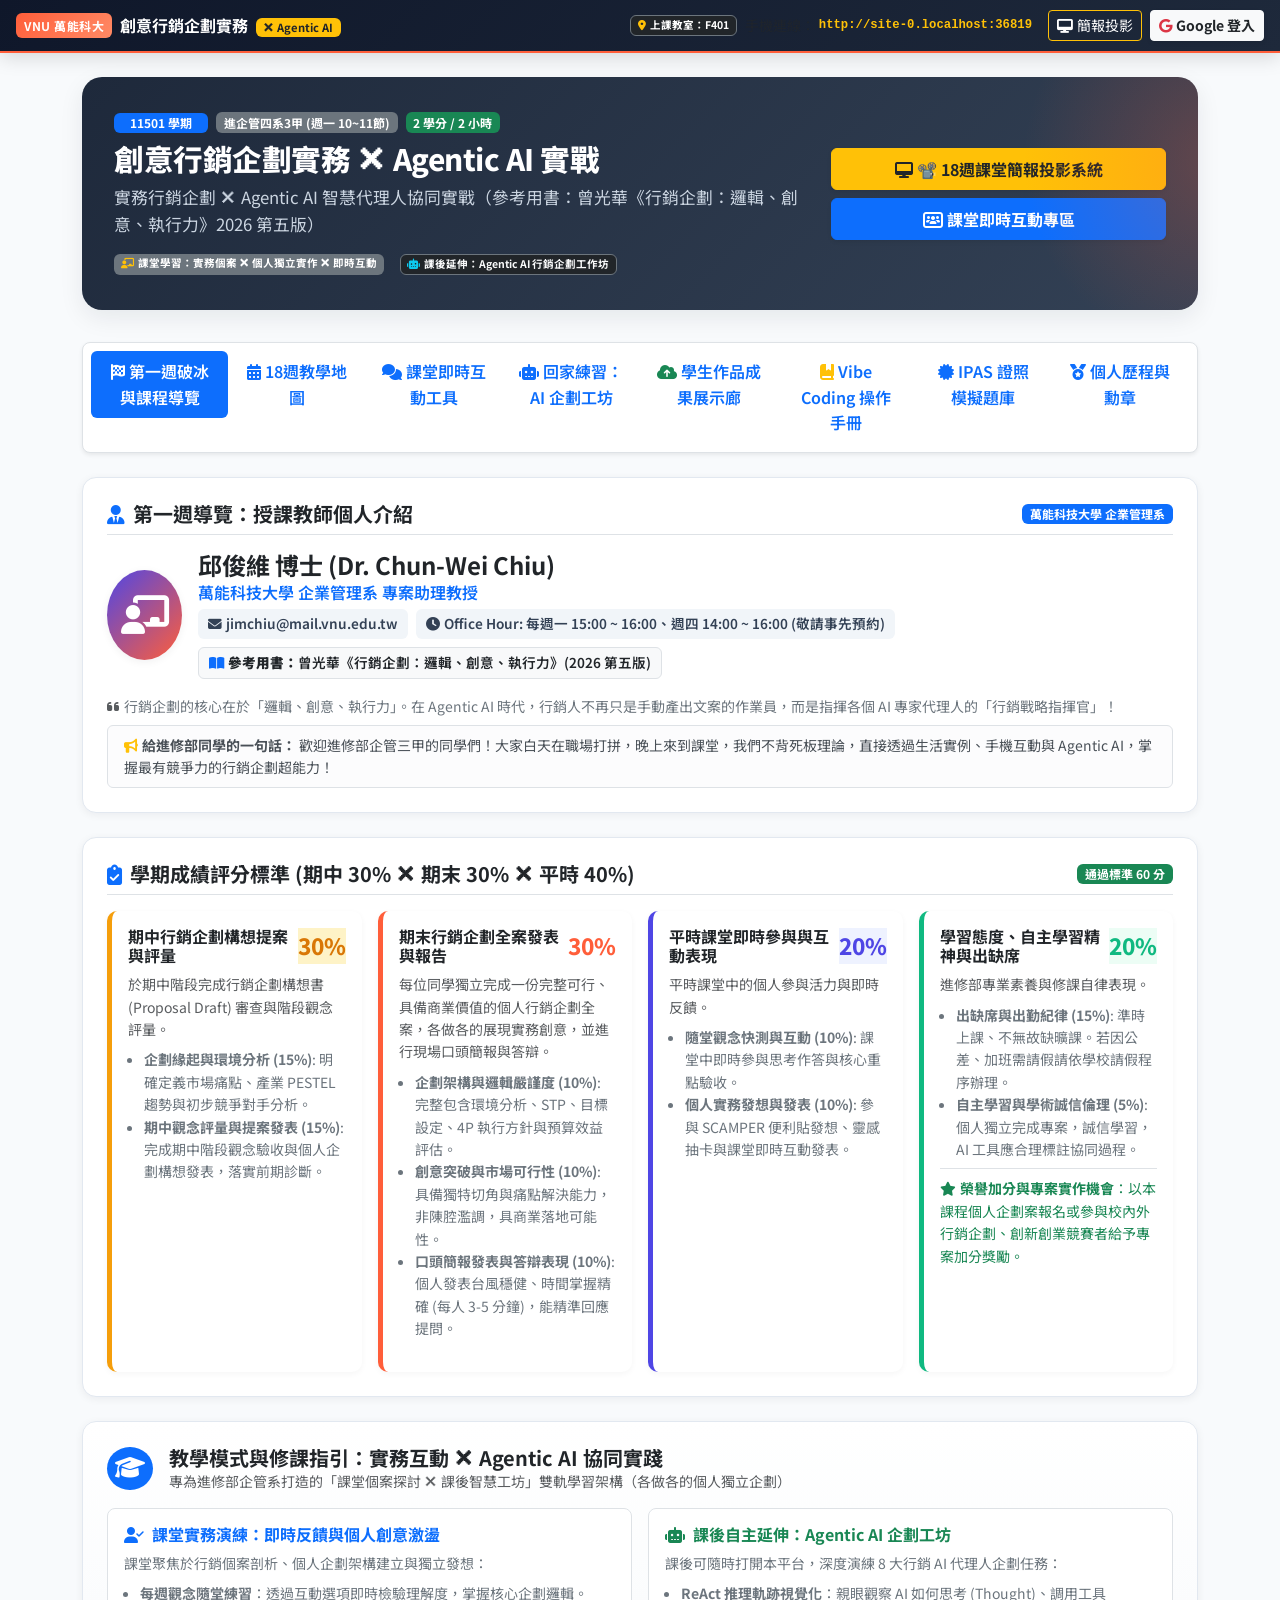
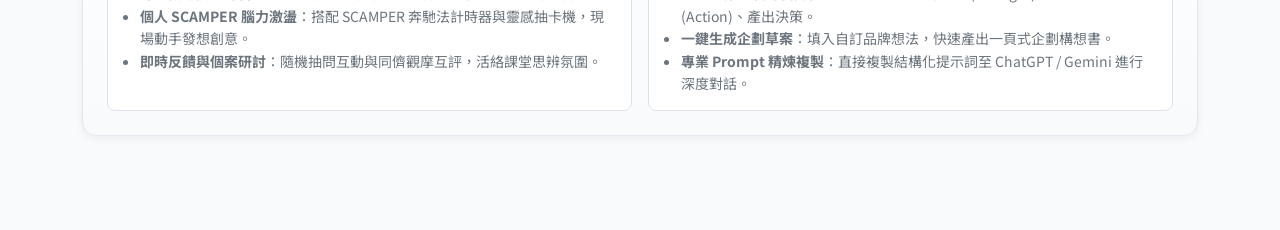
==== index.html @ e9b1905c "fix: 解決 sample_works 中 script 標籤閉合問題，修復教師資訊與課綱卡在載入狀態" ====
<!DOCTYPE html>
<html lang="zh-TW">
<head>
  <meta charset="UTF-8">
  <meta name="viewport" content="width=device-width, initial-scale=1.0">
  <title>萬能科大【創意行銷企劃實務 ✕ Agentic AI】互動教學與自主練習平台</title>
  <!-- Bootstrap 5 CSS -->
  <link href="https://cdn.jsdelivr.net/npm/bootstrap@5.3.2/dist/css/bootstrap.min.css" rel="stylesheet">
  <!-- FontAwesome 6 -->
  <link rel="stylesheet" href="https://cdnjs.cloudflare.com/ajax/libs/font-awesome/6.4.2/css/all.min.css">
  <!-- Google Fonts: Noto Sans TC -->
  <link rel="preconnect" href="https://fonts.googleapis.com">
  <link rel="preconnect" href="https://fonts.gstatic.com" crossorigin>
  <link href="https://fonts.googleapis.com/css2?family=Noto+Sans+TC:wght@400;500;700;800&family=Fira+Code:wght@400;600&display=swap" rel="stylesheet">
  <!-- 自案樣式表 -->
  <style>
/* ==========================================================================
   萬能科技大學 - 創意行銷企劃實務 ✕ Agentic AI 互動教學平台
   授課教師：邱俊維 博士 ｜ 開課班級：進企管四系3甲 (F401 教室)
   ========================================================================== */

:root {
  --primary-color: #FF5E3A;       /* 活力珊瑚橘 */
  --primary-hover: #E04826;
  --secondary-color: #4F46E5;     /* AI 智慧靛藍 */
  --secondary-hover: #4338CA;
  --accent-color: #F59E0B;        /* 靈感琥珀金 */
  --dark-bg: #0F172A;            /* 極客深灰藍 */
  --light-bg: #F8FAFC;           /* 珍珠柔白底 */
  --card-bg: #FFFFFF;
  --text-main: #1E293B;
  --text-muted: #64748B;
  --border-color: #E2E8F0;
  --success-color: #10B981;
  --danger-color: #EF4444;
  --radius-sm: 8px;
  --radius-md: 14px;
  --radius-lg: 20px;
  --shadow-sm: 0 2px 8px rgba(15, 23, 42, 0.06);
  --shadow-md: 0 8px 24px rgba(15, 23, 42, 0.08);
  --shadow-lg: 0 16px 36px rgba(255, 94, 58, 0.12);
}

body {
  font-family: 'Noto Sans TC', -apple-system, BlinkMacSystemFont, "Segoe UI", Roboto, sans-serif;
  background-color: var(--light-bg);
  color: var(--text-main);
  line-height: 1.6;
  padding-bottom: 70px;
}

/* 頂部導航列 */
.navbar-custom {
  background: linear-gradient(135deg, #0F172A 0%, #1E293B 100%);
  border-bottom: 2px solid var(--primary-color);
  box-shadow: 0 4px 20px rgba(0,0,0,0.15);
}

.brand-badge {
  background: linear-gradient(135deg, var(--primary-color), #FF8A65);
  color: white;
  font-size: 0.75rem;
  font-weight: 700;
  padding: 3px 8px;
  border-radius: 6px;
  letter-spacing: 0.5px;
}

.nav-link-custom {
  color: #E2E8F0 !important;
  font-weight: 500;
  padding: 8px 16px !important;
  border-radius: 8px;
  transition: all 0.25s ease;
}

.nav-link-custom:hover, .nav-link-custom.active {
  color: #FFFFFF !important;
  background-color: rgba(255, 94, 58, 0.2);
  border-bottom: 2px solid var(--primary-color);
}

/* 教室投影與手機模式開關 */
.mode-pill {
  border: 1px solid rgba(255,255,255,0.2);
  background: rgba(255,255,255,0.1);
  color: #F8FAFC;
  font-size: 0.85rem;
  border-radius: 20px;
  padding: 4px 12px;
  cursor: pointer;
  transition: all 0.2s;
}

.mode-pill:hover, .mode-pill.active {
  background: var(--primary-color);
  color: white;
  border-color: var(--primary-color);
}

/* 主容器與頁首橫幅 */
.hero-banner {
  background: linear-gradient(135deg, #1E293B 0%, #334155 100%);
  color: white;
  border-radius: var(--radius-lg);
  padding: 2.2rem 2rem;
  margin-top: 1.5rem;
  margin-bottom: 2rem;
  position: relative;
  overflow: hidden;
  box-shadow: var(--shadow-md);
}

.hero-banner::after {
  content: '';
  position: absolute;
  top: -50%;
  right: -20%;
  width: 400px;
  height: 400px;
  background: radial-gradient(circle, rgba(255, 94, 58, 0.25) 0%, transparent 70%);
  pointer-events: none;
}

.hero-title {
  font-size: 1.85rem;
  font-weight: 800;
  letter-spacing: -0.5px;
}

.hero-subtitle {
  color: #CBD5E1;
  font-size: 1.05rem;
}

/* 卡片與元件樣式 */
.card-custom {
  background: var(--card-bg);
  border: 1px solid var(--border-color);
  border-radius: var(--radius-md);
  box-shadow: var(--shadow-sm);
  transition: transform 0.2s ease, box-shadow 0.2s ease;
  overflow: hidden;
}

.card-custom:hover {
  box-shadow: var(--shadow-md);
}

.card-header-gradient {
  background: linear-gradient(135deg, #F8FAFC 0%, #EDF2F7 100%);
  border-bottom: 1px solid var(--border-color);
  padding: 1rem 1.25rem;
  font-weight: 700;
}

/* 教師個人檔案卡片 */
.teacher-avatar-box {
  width: 90px;
  height: 90px;
  border-radius: 50%;
  background: linear-gradient(135deg, var(--secondary-color), var(--primary-color));
  display: flex;
  align-items: center;
  justify-content: center;
  color: white;
  font-size: 2.4rem;
  box-shadow: var(--shadow-sm);
}

.info-badge {
  background-color: #F1F5F9;
  color: #334155;
  font-size: 0.85rem;
  padding: 4px 10px;
  border-radius: 6px;
  font-weight: 600;
}

/* 評分標準卡片 */
.grading-card {
  border-left: 5px solid var(--primary-color);
  padding: 1rem;
  background: #FFF;
  border-radius: 10px;
  margin-bottom: 1rem;
  box-shadow: 0 2px 6px rgba(0,0,0,0.04);
}

.percentage-badge {
  font-size: 1.4rem;
  font-weight: 800;
  color: var(--primary-color);
}

/* 18 週課程地圖時間軸卡片 */
.week-card {
  border-radius: var(--radius-md);
  border: 1px solid var(--border-color);
  background: white;
  margin-bottom: 1.25rem;
  transition: all 0.2s ease;
}

.week-card:hover {
  border-color: var(--primary-color);
  box-shadow: var(--shadow-md);
}

.week-badge {
  background: linear-gradient(135deg, var(--primary-color), #FF8A65);
  color: white;
  font-weight: 800;
  padding: 5px 14px;
  border-radius: 20px;
  font-size: 0.9rem;
}

.tag-martech {
  background-color: #EDE9FE;
  color: #6D28D9;
  font-size: 0.78rem;
  font-weight: 600;
  padding: 3px 8px;
  border-radius: 6px;
}

.tag-textbook {
  background-color: #E0F2FE;
  color: #0369A1;
  font-size: 0.78rem;
  font-weight: 600;
  padding: 3px 8px;
  border-radius: 6px;
}

/* 課堂專用：靈感抽卡機 (Idea Deck) */
.idea-card {
  border-radius: var(--radius-md);
  padding: 1.5rem;
  background: white;
  box-shadow: var(--shadow-sm);
  border: 2px dashed #CBD5E1;
  min-height: 180px;
  display: flex;
  flex-direction: column;
  justify-content: center;
  transition: all 0.3s cubic-bezier(0.175, 0.885, 0.32, 1.275);
}

.idea-card.target-card { border-color: #3B82F6; background: #EFF6FF; }
.idea-card.pain-card { border-color: #EF4444; background: #FEF2F2; }
.idea-card.tech-card { border-color: #8B5CF6; background: #F5F3FF; }
.idea-card.scene-card { border-color: #F59E0B; background: #FFFBEB; }

.idea-card:hover {
  transform: translateY(-4px);
  box-shadow: var(--shadow-md);
}

/* 創意大轉盤 (Spin Wheel) */
.wheel-container {
  position: relative;
  width: 320px;
  height: 320px;
  margin: 0 auto;
}

#wheel-canvas {
  width: 320px;
  height: 320px;
  border-radius: 50%;
  box-shadow: 0 6px 20px rgba(0,0,0,0.15);
}

.wheel-pointer {
  position: absolute;
  top: -12px;
  left: 50%;
  transform: translateX(-50%);
  width: 0;
  height: 0;
  border-left: 14px solid transparent;
  border-right: 14px solid transparent;
  border-top: 24px solid #DC2626;
  z-index: 10;
  filter: drop-shadow(0 2px 4px rgba(0,0,0,0.3));
}

/* SCAMPER 課堂計時器 */
.timer-display {
  font-family: 'Courier New', Courier, monospace;
  font-size: 3.8rem;
  font-weight: 800;
  color: var(--dark-bg);
  background: #F1F5F9;
  border-radius: 12px;
  padding: 0.5rem 1.5rem;
  display: inline-block;
  letter-spacing: 2px;
}

/* Agentic AI ReAct 終端機視窗 */
.terminal-window {
  background-color: #0D1117;
  border-radius: var(--radius-md);
  color: #C9D1D9;
  font-family: 'Fira Code', Consolas, Monaco, monospace;
  box-shadow: var(--shadow-md);
  overflow: hidden;
  border: 1px solid #30363D;
}

.terminal-header {
  background-color: #161B22;
  padding: 8px 14px;
  display: flex;
  align-items: center;
  border-bottom: 1px solid #30363D;
}

.terminal-dot {
  width: 11px;
  height: 11px;
  border-radius: 50%;
  margin-right: 6px;
  display: inline-block;
}
.dot-red { background-color: #FF5F56; }
.dot-yellow { background-color: #FFBD2E; }
.dot-green { background-color: #27C93F; }

.terminal-body {
  padding: 1.25rem;
  max-height: 480px;
  overflow-y: auto;
  font-size: 0.92rem;
  line-height: 1.6;
}

.react-badge {
  display: inline-block;
  padding: 2px 8px;
  border-radius: 4px;
  font-weight: 700;
  font-size: 0.75rem;
  margin-right: 6px;
}

.badge-thought { background: #1E3A8A; color: #93C5FD; }
.badge-action { background: #92400E; color: #FDE68A; }
.badge-observation { background: #065F46; color: #A7F3D0; }
.badge-decision { background: #701A75; color: #F5D0FE; }

/* 測驗系統樣式 */
.quiz-option {
  border: 2px solid var(--border-color);
  border-radius: 10px;
  padding: 12px 16px;
  margin-bottom: 10px;
  cursor: pointer;
  transition: all 0.2s ease;
  background: white;
  display: flex;
  align-items: center;
}

.quiz-option:hover {
  border-color: var(--secondary-color);
  background: #F8FAFC;
}

.quiz-option.selected {
  border-color: var(--primary-color);
  background: #FFF5F2;
  font-weight: 600;
}

.quiz-option.correct {
  border-color: var(--success-color);
  background: #ECFDF5;
}

.quiz-option.incorrect {
  border-color: var(--danger-color);
  background: #FEF2F2;
}

.option-prefix {
  width: 32px;
  height: 32px;
  border-radius: 50%;
  background: #F1F5F9;
  display: flex;
  align-items: center;
  justify-content: center;
  font-weight: 700;
  margin-right: 12px;
  flex-shrink: 0;
}

.quiz-option.selected .option-prefix {
  background: var(--primary-color);
  color: white;
}

/* 成就勳章徽章 */
.badge-card {
  text-align: center;
  padding: 1.2rem;
  border-radius: var(--radius-md);
  background: white;
  border: 1px solid var(--border-color);
  transition: all 0.25s ease;
}

.badge-card.unlocked {
  border-color: var(--accent-color);
  background: linear-gradient(180deg, #FFFFFF 0%, #FFFBEB 100%);
  box-shadow: 0 4px 12px rgba(245, 158, 11, 0.15);
}

.badge-icon {
  font-size: 2.5rem;
  color: #CBD5E1;
  margin-bottom: 0.5rem;
}

.badge-card.unlocked .badge-icon {
  color: var(--accent-color);
  transform: scale(1.08);
}

/* 手機適配專屬響應式優化 (Mobile Friendly) */
@media (max-width: 768px) {
  body {
    padding-bottom: 80px;
  }
  .hero-banner {
    padding: 1.5rem 1.25rem;
    margin-top: 0.75rem;
    margin-bottom: 1.25rem;
  }
  .hero-title {
    font-size: 1.45rem;
  }
  .timer-display {
    font-size: 2.8rem;
  }
  .wheel-container {
    width: 270px;
    height: 270px;
  }
  #wheel-canvas {
    width: 270px;
    height: 270px;
  }
  .mobile-bottom-nav {
    position: fixed;
    bottom: 0;
    left: 0;
    right: 0;
    background: #0F172A;
    border-top: 1px solid #334155;
    display: flex;
    justify-content: space-around;
    padding: 8px 0;
    z-index: 1000;
  }
  .mobile-nav-btn {
    color: #94A3B8;
    text-decoration: none;
    font-size: 0.75rem;
    display: flex;
    flex-direction: column;
    align-items: center;
  }
  .mobile-nav-btn i {
    font-size: 1.2rem;
    margin-bottom: 2px;
  }
  .mobile-nav-btn.active {
    color: var(--primary-color);
  }
}

/* 列印專屬樣式 (一頁式企劃書草案列印用) */
@media print {
  body {
    background: white !important;
    padding: 0 !important;
    font-size: 12pt;
    color: black;
  }
  .no-print, .navbar, .mobile-bottom-nav, .btn, .nav-tabs {
    display: none !important;
  }
  .print-only {
    display: block !important;
  }
  .card-custom {
    border: 1px solid #999 !important;
    box-shadow: none !important;
  }
}

</style>
  <!-- Firebase SDK (v10 Compat for Google Sign-In & Firestore Cloud Storage) -->
  <script src="https://www.gstatic.com/firebasejs/10.8.0/firebase-app-compat.js"></script>
  <script src="https://www.gstatic.com/firebasejs/10.8.0/firebase-auth-compat.js"></script>
  <script src="https://www.gstatic.com/firebasejs/10.8.0/firebase-firestore-compat.js"></script>
  <script src="https://www.gstatic.com/firebasejs/10.8.0/firebase-analytics-compat.js"></script>
</head>
<body>

  <!-- 頂部導航列 -->
  <nav class="navbar navbar-expand-lg navbar-custom sticky-top">
    <div class="container-fluid px-3">
      <a class="navbar-brand d-flex align-items-center text-white" href="#">
        <div class="brand-badge me-2">VNU 萬能科大</div>
        <div class="lh-1">
          <span class="fw-bold fs-6">創意行銷企劃實務</span>
          <span class="badge bg-warning text-dark ms-1" style="font-size: 0.7rem;">✕ Agentic AI</span>
        </div>
      </a>

      <!-- 教室環境提示 -->
      <div class="d-none d-md-flex align-items-center ms-auto me-3 text-light small">
        <span class="badge bg-dark border border-secondary me-2">
          <i class="fas fa-location-dot text-warning me-1"></i>上課教室：F401
        </span>
        <span class="text-muted me-1">手機連線：</span>
        <code class="text-warning fw-bold" id="classroom-url-display">載入中...</code>
      </div>

      <div class="d-flex align-items-center gap-2">
        <!-- 簡報播放快捷按鈕 -->
        <a href="Full_Screen_Presentation.html" target="_blank" class="btn btn-sm btn-outline-warning text-white d-none d-sm-inline-flex align-items-center" title="開啟 18 週全景簡報">
          <i class="fas fa-desktop me-1"></i>
          <span>簡報投影</span>
        </a>

        <!-- Google 登入按鈕 (未登入時顯示) -->
        <button type="button" class="btn btn-sm btn-light text-dark fw-bold align-items-center shadow-sm" id="btn-google-login" onclick="loginWithGoogle()" style="display: inline-flex;">
          <i class="fab fa-google text-danger me-1"></i>
          <span class="d-none d-sm-inline">Google 登入</span>
          <span class="d-inline d-sm-none">登入</span>
        </button>

        <!-- 已登入使用者資訊下拉選單 -->
        <div class="dropdown" id="user-auth-box" style="display: none;">
          <button class="btn btn-sm btn-outline-light d-flex align-items-center dropdown-toggle" type="button" id="userDropdownBtn" data-bs-toggle="dropdown" aria-expanded="false">
            <img id="user-avatar-img" src="" alt="avatar" class="rounded-circle me-1" style="width: 22px; height: 22px; object-fit: cover; display: none;">
            <i class="fas fa-user-circle me-1" id="user-avatar-icon"></i>
            <span id="student-info-badge">學號登記</span>
          </button>
          <ul class="dropdown-menu dropdown-menu-end shadow border-0 small">
            <li><h6 class="dropdown-header text-primary fw-bold" id="dropdown-user-email">Google 使用者</h6></li>
            <li><a class="dropdown-item" href="javascript:void(0)" onclick="openProfileModal()"><i class="fas fa-id-card me-2 text-warning"></i>修改學號與姓名</a></li>
            <li id="teacher-export-menu-item" style="display: none;"><a class="dropdown-item text-success fw-bold" href="javascript:void(0)" onclick="exportGradesToCSV()"><i class="fas fa-file-excel me-2"></i>匯出全班企劃成果 (Excel)</a></li>
            <li><hr class="dropdown-divider"></li>
            <li><a class="dropdown-item text-danger fw-bold" href="javascript:void(0)" onclick="logoutUser()"><i class="fas fa-sign-out-alt me-2"></i>登出 Google 帳號</a></li>
          </ul>
        </div>
      </div>
    </div>
  </nav>

  <!-- 主內容容器 -->
  <div class="container my-3">

    <!-- 頂部 Hero 橫幅 -->
    <div class="hero-banner">
      <div class="row align-items-center">
        <div class="col-lg-8">
          <div class="d-flex align-items-center gap-2 mb-2">
            <span class="badge bg-primary px-3 py-1">11501 學期</span>
            <span class="badge bg-secondary">進企管四系3甲 (週一 10~11節)</span>
            <span class="badge bg-success">2 學分 / 2 小時</span>
          </div>
          <h1 class="hero-title mb-2">創意行銷企劃實務 ✕ Agentic AI 實戰</h1>
          <p class="hero-subtitle mb-3">
            實務行銷企劃 ✕ Agentic AI 智慧代理人協同實戰（參考用書：曾光華《行銷企劃：邏輯、創意、執行力》2026 第五版）
          </p>
          <div class="d-flex flex-wrap gap-2 small">
              <span class="badge bg-secondary me-2">
                <i class="fas fa-chalkboard-user text-warning me-1"></i>課堂學習：實務個案 ✕ 個人獨立實作 ✕ 即時互動
              </span>
            <span class="badge bg-dark text-light border border-secondary">
              <i class="fas fa-robot text-info me-1"></i>課後延伸：Agentic AI 行銷企劃工作坊
            </span>
          </div>
        </div>
        <div class="col-lg-4 text-center text-lg-end mt-3 mt-lg-0 d-flex flex-column gap-2">
          <a href="Full_Screen_Presentation.html" target="_blank" class="btn btn-warning px-4 py-2 fw-bold shadow-sm text-dark">
            <i class="fas fa-desktop me-1"></i>📽️ 18週課堂簡報投影系統
          </a>
          <button class="btn btn-primary px-4 py-2 fw-bold shadow-sm" onclick="document.getElementById('tab-classroom-btn').click()">
            <i class="fas fa-users-rectangle me-1"></i>課堂即時互動專區
          </button>
        </div>
      </div>
    </div>

    <!-- 導航分頁籤 (Desktop) -->
    <ul class="nav nav-pills mb-4 nav-justified bg-white p-2 rounded-3 shadow-sm border" id="mainTab" role="tablist">
      <li class="nav-item" role="presentation">
        <button class="nav-link active fw-semibold" id="tab-intro-btn" data-bs-toggle="pill" data-bs-target="#tab-intro" type="button" role="tab">
          <i class="fas fa-flag-checkered me-1"></i>第一週破冰與課程導覽
        </button>
      </li>
      <li class="nav-item" role="presentation">
        <button class="nav-link fw-semibold" id="tab-curriculum-btn" data-bs-toggle="pill" data-bs-target="#tab-curriculum" type="button" role="tab">
          <i class="fas fa-calendar-alt me-1"></i>18週教學地圖
        </button>
      </li>
      <li class="nav-item" role="presentation">
        <button class="nav-link fw-semibold" id="tab-classroom-btn" data-bs-toggle="pill" data-bs-target="#tab-classroom" type="button" role="tab">
          <i class="fas fa-comments text-primary me-1"></i>課堂即時互動工具
        </button>
      </li>
      <li class="nav-item" role="presentation">
        <button class="nav-link fw-semibold" id="tab-takehome-btn" data-bs-toggle="pill" data-bs-target="#tab-takehome" type="button" role="tab">
          <i class="fas fa-robot me-1"></i>回家練習：AI 企劃工坊
        </button>
      </li>
      <li class="nav-item" role="presentation">
        <button class="nav-link fw-semibold" id="tab-works-btn" data-bs-toggle="pill" data-bs-target="#tab-works" type="button" role="tab">
          <i class="fas fa-cloud-arrow-up text-success me-1"></i>學生作品成果展示廊
        </button>
      </li>
      <li class="nav-item" role="presentation">
        <button class="nav-link fw-semibold" id="tab-vibe-btn" data-bs-toggle="pill" data-bs-target="#tab-vibe" type="button" role="tab">
          <i class="fas fa-book-bookmark text-warning me-1"></i>Vibe Coding 操作手冊
        </button>
      </li>
      <li class="nav-item" role="presentation">
        <button class="nav-link fw-semibold" id="tab-quiz-btn" data-bs-toggle="pill" data-bs-target="#tab-quiz" type="button" role="tab">
          <i class="fas fa-certificate me-1"></i>IPAS 證照模擬題庫
        </button>
      </li>
      <li class="nav-item" role="presentation">
        <button class="nav-link fw-semibold" id="tab-badges-btn" data-bs-toggle="pill" data-bs-target="#tab-badges" type="button" role="tab">
          <i class="fas fa-medal me-1"></i>個人歷程與勳章
        </button>
      </li>
    </ul>

    <!-- 分頁內容區域 -->
    <div class="tab-content" id="mainTabContent">

      <!-- TAB 1: 第一週破冰與課程導引 -->
      <div class="tab-pane fade show active" id="tab-intro" role="tabpanel">
        
        <!-- 授課教師卡片 -->
        <div class="card-custom p-4 mb-4">
          <div class="d-flex justify-content-between align-items-center mb-3 border-bottom pb-2">
            <h5 class="fw-bold mb-0 text-dark"><i class="fas fa-user-tie text-primary me-2"></i>第一週導覽：授課教師個人介紹</h5>
            <span class="badge bg-primary">萬能科技大學 企業管理系</span>
          </div>
          <div id="teacher-profile-box">
            <!-- 由 JS 動態注入 -->
            <div class="text-center py-3 text-muted"><i class="fas fa-spinner fa-spin me-1"></i>正在載入教師資訊...</div>
          </div>
        </div>

        <!-- 評分標準卡片 -->
        <div class="card-custom p-4 mb-4">
          <div class="d-flex justify-content-between align-items-center mb-3 border-bottom pb-2">
            <h5 class="fw-bold mb-0 text-dark"><i class="fas fa-clipboard-check text-primary me-2"></i>學期成績評分標準 (期中 30% ✕ 期末 30% ✕ 平時 40%)</h5>
            <span class="badge bg-success">通過標準 60 分</span>
          </div>
          <div id="grading-policy-box">
            <!-- 由 JS 動態注入 -->
            <div class="text-center py-3 text-muted"><i class="fas fa-spinner fa-spin me-1"></i>正在載入評分細則...</div>
          </div>
        </div>

        <!-- 雙軌教學架構說明 -->
        <div class="card-custom p-4 mb-4" style="background: linear-gradient(180deg, #FFFFFF 0%, #F8FAFC 100%);">
          <div class="d-flex align-items-center mb-3">
            <div class="p-2 bg-primary text-white rounded-circle me-3">
              <i class="fas fa-graduation-cap fs-4"></i>
            </div>
            <div>
              <h5 class="fw-bold mb-0 text-dark">教學模式與修課指引：實務互動 ✕ Agentic AI 協同實踐</h5>
              <p class="text-muted small mb-0">專為進修部企管系打造的「課堂個案探討 ✕ 課後智慧工坊」雙軌學習架構（各做各的個人獨立企劃）</p>
            </div>
          </div>
          <div class="row g-3">
            <div class="col-md-6">
              <div class="p-3 border rounded-3 bg-white h-100">
                <h6 class="fw-bold text-primary"><i class="fas fa-user-check me-2"></i>課堂實務演練：即時反饋與個人創意激盪</h6>
                <p class="small text-secondary mb-2">
                  課堂聚焦於行銷個案剖析、個人企劃架構建立與獨立發想：
                </p>
                <ul class="small text-secondary ps-3 mb-0">
                  <li><strong>每週觀念隨堂練習</strong>：透過互動選項即時檢驗理解度，掌握核心企劃邏輯。</li>
                  <li><strong>個人 SCAMPER 腦力激盪</strong>：搭配 SCAMPER 奔馳法計時器與靈感抽卡機，現場動手發想創意。</li>
                  <li><strong>即時反饋與個案研討</strong>：隨機抽問互動與同儕觀摩互評，活絡課堂思辨氛圍。</li>
                </ul>
              </div>
            </div>
            <div class="col-md-6">
              <div class="p-3 border rounded-3 bg-white h-100">
                <h6 class="fw-bold text-success"><i class="fas fa-robot me-2"></i>課後自主延伸：Agentic AI 企劃工坊</h6>
                <p class="small text-secondary mb-2">
                  課後可隨時打開本平台，深度演練 8 大行銷 AI 代理人企劃任務：
                </p>
                <ul class="small text-secondary ps-3 mb-0">
                  <li><strong>ReAct 推理軌跡視覺化</strong>：親眼觀察 AI 如何思考 (Thought)、調用工具 (Action)、產出決策。</li>
                  <li><strong>一鍵生成企劃草案</strong>：填入自訂品牌想法，快速產出一頁式企劃構想書。</li>
                  <li><strong>專業 Prompt 精煉複製</strong>：直接複製結構化提示詞至 ChatGPT / Gemini 進行深度對話。</li>
                </ul>
              </div>
            </div>
          </div>
        </div>

      </div>

      <!-- TAB 2: 18 週教學地圖 -->
      <div class="tab-pane fade" id="tab-curriculum" role="tabpanel">
        <div class="card-custom p-3 mb-3">
          <div class="d-flex flex-wrap justify-content-between align-items-center gap-2">
            <div>
              <h5 class="fw-bold mb-0 text-dark"><i class="fas fa-map-marked-alt text-primary me-2"></i>18 週完整課程進度地圖</h5>
              <small class="text-muted">參考用書：曾光華《行銷企劃：邏輯、創意、執行力》(2026 第五版) ✕ 現代行銷科技 (MarTech) 實務</small>
            </div>
            <div class="btn-group btn-group-sm">
              <button class="btn btn-primary filter-curriculum-btn active" onclick="filterCurriculum('all', this)">全部 18 週</button>
              <button class="btn btn-outline-primary filter-curriculum-btn" onclick="filterCurriculum('phase1', this)">第 1~6 週 (基礎與創意)</button>
              <button class="btn btn-outline-primary filter-curriculum-btn" onclick="filterCurriculum('phase2', this)">第 7~12 週 (實務與MarTech)</button>
              <button class="btn btn-outline-primary filter-curriculum-btn" onclick="filterCurriculum('phase3', this)">第 13~18 週 (撰寫與發表)</button>
            </div>
          </div>
        </div>

        <!-- 18 週卡片清單 -->
        <div id="curriculum-weeks-list">
          <div class="text-center py-4 text-muted"><i class="fas fa-spinner fa-spin me-1"></i>載入課程地圖中...</div>
        </div>
      </div>

      <!-- TAB 3: 課堂即時互動專區 -->
      <div class="tab-pane fade" id="tab-classroom" role="tabpanel">
        
        <!-- 課堂即時連線看板 -->
        <div class="card-custom p-4 mb-4 bg-dark text-white text-center">
          <h4 class="fw-bold text-warning mb-2"><i class="fas fa-network-wired me-2"></i>課堂即時互動專區</h4>
          <p class="text-secondary small mb-3">請透過瀏覽器開啟下方專屬網址，即可參與課堂互動工具與即時隨堂練習：</p>
          <div class="d-inline-block p-3 bg-white rounded-3 shadow-lg mb-3">
            <img src="https://api.qrserver.com/v1/create-qr-code/?size=180x180&data=http://127.0.0.1:5000" 
                 id="classroom-qr-img" alt="連線條碼" class="img-fluid" style="width: 180px; height: 180px;">
          </div>
          <div class="fs-5">
            互動連線網址：<span class="badge bg-primary px-3 py-2" id="qr-url-text">http://localhost:5000</span>
          </div>
        </div>

        <div class="row g-4">
          
          <!-- 工具 1: 行銷企劃靈感抽卡機 -->
          <div class="col-lg-6">
            <div class="card-custom p-3 h-100">
              <div class="d-flex justify-content-between align-items-center mb-3 border-bottom pb-2">
                <h5 class="fw-bold mb-0 text-dark"><i class="fas fa-layer-group text-primary me-2"></i>行銷企劃靈感抽卡機 (Idea Deck)</h5>
                <button class="btn btn-sm btn-primary" onclick="refreshIdeaCards()">
                  <i class="fas fa-random me-1"></i>重新隨機抽卡
                </button>
              </div>
              <p class="small text-muted mb-3">
                隨機組合「受眾 ✕ 痛點 ✕ 科技 ✕ 情境」4 大元素，各組進行 5 分鐘現場即興企劃發想！
              </p>

              <div class="row g-2">
                <div class="col-6">
                  <div class="idea-card target-card">
                    <span class="badge bg-primary mb-2 w-auto self-start">目標受眾 (Target)</span>
                    <h6 class="fw-bold text-dark mb-0" id="card-target-text">抽卡中...</h6>
                  </div>
                </div>
                <div class="col-6">
                  <div class="idea-card pain-card">
                    <span class="badge bg-danger mb-2 w-auto self-start">核心痛點 (Pain)</span>
                    <h6 class="fw-bold text-dark mb-0" id="card-pain-text">抽卡中...</h6>
                  </div>
                </div>
                <div class="col-6">
                  <div class="idea-card tech-card">
                    <span class="badge bg-purple text-white mb-2 w-auto self-start">行銷科技 (MarTech)</span>
                    <h6 class="fw-bold text-dark mb-0" id="card-tech-text">抽卡中...</h6>
                  </div>
                </div>
                <div class="col-6">
                  <div class="idea-card scene-card">
                    <span class="badge bg-warning text-dark mb-2 w-auto self-start">關鍵情境 (Scene)</span>
                    <h6 class="fw-bold text-dark mb-0" id="card-scene-text">抽卡中...</h6>
                  </div>
                </div>
              </div>
            </div>
          </div>

          <!-- 工具 2: 創意大轉盤 / 隨機點名抽籤機 -->
          <div class="col-lg-6">
            <div class="card-custom p-3 h-100 text-center">
              <div class="d-flex justify-content-between align-items-center mb-3 border-bottom pb-2">
                <h5 class="fw-bold mb-0 text-dark"><i class="fas fa-dharmachakra text-danger me-2"></i>課堂隨機抽籤與發表大轉盤</h5>
                <button class="btn btn-sm btn-outline-secondary" onclick="updateWheelNames()">
                  <i class="fas fa-edit me-1"></i>編輯名單
                </button>
              </div>

              <!-- Canvas 轉盤 -->
              <div class="wheel-container mb-3">
                <div class="wheel-pointer"></div>
                <canvas id="wheel-canvas" width="320" height="320"></canvas>
              </div>

              <div class="mb-3">
                <button class="btn btn-danger px-4 py-2 fw-bold" onclick="spinWheel()">
                  <i class="fas fa-play me-1"></i>開始旋轉抽籤！
                </button>
              </div>
              <div class="alert alert-light border py-2 mb-0" id="wheel-result-text">
                點擊上方按鈕，隨機抽出一名同學進行課堂分享！
              </div>
            </div>
          </div>

          <!-- 工具 3: SCAMPER 課堂討論倒數計時器 -->
          <div class="col-12">
            <div class="card-custom p-4 text-center">
              <div class="d-flex justify-content-between align-items-center mb-3 border-bottom pb-2">
                <h5 class="fw-bold mb-0 text-dark"><i class="fas fa-stopwatch text-warning me-2"></i>SCAMPER 個人創意便利貼發想計時器</h5>
                <div class="btn-group btn-group-sm">
                  <button class="btn btn-outline-secondary" onclick="setWorkshopTimer(180)">3 分鐘</button>
                  <button class="btn btn-outline-secondary active" onclick="setWorkshopTimer(300)">5 分鐘</button>
                  <button class="btn btn-outline-secondary" onclick="setWorkshopTimer(600)">10 分鐘</button>
                </div>
              </div>

              <div class="my-3">
                <div class="timer-display" id="workshop-timer-text">05:00</div>
              </div>

              <div class="d-flex justify-content-center gap-2 mb-3">
                <button class="btn btn-success px-4" id="timer-start-btn" onclick="startWorkshopTimer()">
                  <i class="fas fa-play me-1"></i>開始計時
                </button>
                <button class="btn btn-warning px-4" onclick="stopWorkshopTimer()">
                  <i class="fas fa-pause me-1"></i>暫停
                </button>
                <button class="btn btn-secondary px-4" onclick="resetWorkshopTimer()">
                  <i class="fas fa-redo me-1"></i>重設
                </button>
              </div>

              <div class="alert alert-info border py-2 mb-0" id="scamper-hint-box">
                準備就緒：請拿出彩色便利貼，點擊開始計時展開個人創意發想！
              </div>
            </div>
          </div>

        </div>
      </div>

      <!-- TAB 4: 回家練習：Take-Home Agentic AI 企劃工作坊 -->
      <div class="tab-pane fade" id="tab-takehome" role="tabpanel">
        
        <div class="row g-4">
          
          <!-- 左側：8 大 Agent 選擇與參數輸入 -->
          <div class="col-lg-5">
            
            <div class="card-custom p-3 mb-3">
              <h6 class="fw-bold text-dark mb-2"><i class="fas fa-users-gear text-primary me-2"></i>選擇行銷企劃 Agent 專家 (共 8 款)</h6>
              <div id="agent-template-selector" style="max-height: 280px; overflow-y: auto;">
                <!-- 由 JS 動態注入 8 大 Agent 選單 -->
              </div>
            </div>

            <div class="card-custom p-3 mb-3">
              <h6 class="fw-bold text-dark mb-2"><i class="fas fa-sliders text-primary me-2"></i>輸入自訂品牌與企劃參數</h6>
              <div id="agent-dynamic-fields">
                <!-- 由 JS 動態依選中的 Agent 注入欄位 -->
              </div>
              <div class="mb-3">
                <label class="form-label fw-semibold small text-muted">模擬外接工具庫 (Tools)：</label>
                <div id="agent-simulated-tools"></div>
              </div>
              <button class="btn btn-primary w-100 fw-bold py-2 shadow-sm" id="run-agent-btn" onclick="runAgentReActSimulation()">
                <i class="fas fa-play me-1"></i>啟動 ReAct 思考推理
              </button>
            </div>

            <!-- 外接 AI 黃金 Prompt 複製庫 -->
            <div class="card-custom p-3">
              <div class="d-flex justify-content-between align-items-center mb-2">
                <h6 class="fw-bold text-dark mb-0"><i class="fas fa-magic text-warning me-2"></i>外部 AI 黃金 Prompt (免費用)</h6>
                <button class="btn btn-sm btn-outline-primary" onclick="copyGoldenPrompt()">
                  <i class="fas fa-copy me-1"></i>複製 Prompt
                </button>
              </div>
              <p class="small text-muted mb-2">同學回家亦可將此結構化 Prompt 複製貼入 ChatGPT、Gemini 或 Claude 進行二次對話！</p>
              <textarea class="form-control form-control-sm font-monospace" id="agent-golden-prompt-text" rows="5" readonly></textarea>
            </div>

          </div>

          <!-- 右側：ReAct 終端機模擬與一頁式企劃書預覽 -->
          <div class="col-lg-7">
            
            <!-- Agent 職能說明 -->
            <div class="card-custom p-3 mb-3 bg-white">
              <div class="d-flex justify-content-between align-items-center">
                <h5 class="fw-bold text-dark mb-0" id="current-agent-title">市場情資與 PESTEL 洞察 Agent</h5>
                <span class="badge bg-primary" id="current-agent-role">情資雷達專家</span>
              </div>
              <p class="small text-muted mt-2 mb-0" id="current-agent-mission">任務目標描述...</p>
            </div>

            <!-- ReAct 思考軌跡終端機 -->
            <div class="terminal-window mb-3">
              <div class="terminal-header">
                <span class="terminal-dot dot-red"></span>
                <span class="terminal-dot dot-yellow"></span>
                <span class="terminal-dot dot-green"></span>
                <small class="ms-2 text-muted fw-semibold">Agentic AI ReAct 思考與推理動態軌跡 (Thought ➔ Action ➔ Observation ➔ Decision)</small>
              </div>
              <div class="terminal-body" id="react-terminal-output">
                <div class="text-muted">
                  點擊左側「<span class="text-warning">啟動 ReAct 思考推理</span>」按鈕，立即展開 AI 代理人逐步思考過程！
                </div>
              </div>
            </div>

            <!-- 一頁式企劃草案預覽容器 -->
            <div id="proposal-draft-output" style="display: none;">
              <div id="proposal-draft-content">
                <!-- 由 JS 動態注入企劃書 Markdown 預覽 -->
              </div>
            </div>

          </div>

        </div>

      </div>

      <!-- TAB 5: IPAS 證照模擬題庫與檢定 -->
      <div class="tab-pane fade" id="tab-quiz" role="tabpanel">
        
        <!-- 題庫模式選擇面板 (Setup) -->
        <div id="quiz-setup-panel" class="card-custom p-4">
          <div class="d-flex flex-wrap justify-content-between align-items-center mb-3 border-bottom pb-2 gap-2">
            <div>
              <h5 class="fw-bold mb-0 text-dark"><i class="fas fa-certificate text-primary me-2"></i>經濟部 IPAS 品牌規劃師 ✕ AI 應用規劃師 證照模擬題庫</h5>
              <small class="text-muted">對標經濟部產業人才能力鑑定標準，收錄 <span id="total-questions-stat" class="fw-bold text-primary">180</span> 題專業考題 (含詳細題解、考點歸納與落點分析)</small>
            </div>
            <button class="btn btn-sm btn-outline-danger" onclick="clearWrongQuestionsNotebook()">
              <i class="fas fa-trash-alt me-1"></i>清空錯題筆記
            </button>
          </div>

          <!-- IPAS 兩大能力鑑定專項模擬捷徑 -->
          <div class="row g-3 mb-4">
            <div class="col-md-6">
              <div class="p-3 bg-light rounded border border-primary d-flex align-items-center justify-content-between">
                <div>
                  <span class="badge bg-primary mb-1"><i class="fas fa-tag me-1"></i>經濟部能力鑑定</span>
                  <h6 class="fw-bold mb-1 text-dark">IPAS 品牌規劃師 專項模擬</h6>
                  <small class="text-secondary">精選 25 題：品牌策略、STP定位、整合傳播、顧客體驗與公關危機</small>
                </div>
                <button class="btn btn-primary btn-sm px-3 ms-2" onclick="startExamMode('ipas_brand')">
                  開始測驗
                </button>
              </div>
            </div>
            <div class="col-md-6">
              <div class="p-3 bg-light rounded border border-success d-flex align-items-center justify-content-between">
                <div>
                  <span class="badge bg-success mb-1"><i class="fas fa-robot me-1"></i>經濟部能力鑑定</span>
                  <h6 class="fw-bold mb-1 text-dark">IPAS AI 應用規劃師 專項模擬</h6>
                  <small class="text-secondary">精選 25 題：生成式 AI 應用、提示工程、流程自動化與倫理法規</small>
                </div>
                <button class="btn btn-success btn-sm px-3 ms-2" onclick="startExamMode('ipas_ai')">
                  開始測驗
                </button>
              </div>
            </div>
          </div>

          <div class="row g-3">
            <div class="col-md-6 col-lg-3">
              <div class="card p-3 h-100 text-center border-primary bg-white shadow-sm">
                <div class="fs-2 text-primary mb-2"><i class="fas fa-mobile-screen-button"></i></div>
                <h6 class="fw-bold">隨堂 5 題快測</h6>
                <p class="small text-muted">適合每週課堂重點概念與核心題型隨堂檢驗</p>
                <button class="btn btn-primary btn-sm mt-auto" onclick="startExamMode('weekly_5')">開始 5 題快測</button>
              </div>
            </div>
            <div class="col-md-6 col-lg-3">
              <div class="card p-3 h-100 text-center border-warning bg-white shadow-sm">
                <div class="fs-2 text-warning mb-2"><i class="fas fa-clipboard-list"></i></div>
                <h6 class="fw-bold">期中 40 題鑑定模擬測驗</h6>
                <p class="small text-muted">涵蓋 IPAS 品牌規劃基礎、外部環境分析、STP 與 AI 企劃賦能</p>
                <button class="btn btn-warning btn-sm mt-auto" onclick="startExamMode('midterm_40')">進入期中測驗</button>
              </div>
            </div>
            <div class="col-md-6 col-lg-3">
              <div class="card p-3 h-100 text-center border-danger bg-white shadow-sm">
                <div class="fs-2 text-danger mb-2"><i class="fas fa-trophy"></i></div>
                <h6 class="fw-bold">期末 60 題綜合能力檢定</h6>
                <p class="small text-muted">整合 IPAS 品牌策略、整合傳播、MarTech 與 AI 應用綜合評量</p>
                <button class="btn btn-danger btn-sm mt-auto" onclick="startExamMode('final_60')">進入期末檢定</button>
              </div>
            </div>
            <div class="col-md-6 col-lg-3">
              <div class="card p-3 h-100 text-center border-secondary bg-white shadow-sm">
                <div class="fs-2 text-secondary mb-2"><i class="fas fa-book-bookmark"></i></div>
                <h6 class="fw-bold">錯題筆記本</h6>
                <p class="small text-muted">自動收集作答錯誤題目，考前針對弱點精準複習</p>
                <button class="btn btn-secondary btn-sm mt-auto" onclick="startExamMode('wrong_notebook')">重練錯題</button>
              </div>
            </div>
          </div>
        </div>

        <!-- 測驗作答進行中面板 (Active Quiz) -->
        <div id="quiz-active-panel" class="card-custom p-4" style="display: none;">
          <div class="d-flex justify-content-between align-items-center mb-3">
            <div>
              <h5 class="fw-bold mb-0 text-dark" id="quiz-mode-title">測驗進行中</h5>
              <small class="text-muted" id="quiz-progress-text">第 1 / 5 題</small>
            </div>
            <div class="d-flex align-items-center gap-2">
              <span class="badge bg-light text-dark border"><i class="fas fa-clock me-1 text-danger"></i>計時：<span id="quiz-live-timer">00:00</span></span>
              <button class="btn btn-sm btn-outline-danger" onclick="resetQuizToSetup()">放棄測驗</button>
            </div>
          </div>

          <!-- 進度條 -->
          <div class="progress mb-4" style="height: 6px;">
            <div class="progress-bar bg-primary" id="quiz-progress-bar" style="width: 20%;"></div>
          </div>

          <!-- 題目卡片 -->
          <div class="mb-3">
            <div id="quiz-question-meta" class="mb-2"></div>
            <h5 class="fw-bold text-dark lh-base" id="quiz-question-stem">載入題目中...</h5>
          </div>

          <!-- 選項容器 -->
          <div id="quiz-options-container" class="mb-4"></div>

          <!-- 底部控制列 -->
          <div class="d-flex justify-content-between">
            <button class="btn btn-outline-secondary" id="quiz-prev-btn" onclick="prevQuizQuestion()">
              <i class="fas fa-arrow-left me-1"></i>上一題
            </button>
            <button class="btn btn-primary px-4" id="quiz-next-btn" onclick="nextOrSubmitQuiz()">
              下一題<i class="fas fa-arrow-right ms-1"></i>
            </button>
          </div>
        </div>

        <!-- 測驗成績與錯題診斷面板 (Result) -->
        <div id="quiz-result-panel" class="card-custom p-4" style="display: none;">
          <div class="text-center py-3 border-bottom mb-4">
            <span class="badge bg-success fs-6 mb-2" id="result-pass-badge">檢定合格</span>
            <h1 class="display-3 fw-bold text-primary mb-0" id="result-score-number">85</h1>
            <p class="text-muted">答對題數：<span id="result-correct-ratio">4 / 5</span> 題</p>
            <div class="alert alert-light border d-inline-block px-4 py-2 mb-0" id="result-feedback-text">
              診斷建議反饋...
            </div>
          </div>

          <!-- 錯題解析清單 -->
          <h5 class="fw-bold text-dark mb-3"><i class="fas fa-magnifying-glass-chart text-danger me-2"></i>個人錯題剖析與觀念解析</h5>
          <div id="result-wrong-list"></div>

          <div class="text-center mt-4 pt-3 border-top">
            <button class="btn btn-primary px-4 me-2" onclick="resetQuizToSetup()">
              <i class="fas fa-redo me-1"></i>返回測驗主頁
            </button>
          </div>
        </div>

      </div>

      <!-- TAB: 學生作品成果展示廊 -->
      <div class="tab-pane fade" id="tab-works" role="tabpanel">
        <div class="card-custom p-4 mb-4">
          <div class="d-flex flex-wrap justify-content-between align-items-center gap-2 mb-3 border-bottom pb-3">
            <div>
              <h5 class="fw-bold mb-1 text-dark">
                <i class="fas fa-cloud-arrow-up text-success me-2"></i>進企管四系3甲 學生企劃作品展示廊
              </h5>
              <small class="text-muted">
                匯整全班行銷企劃書、Agent 提示詞歷程、一頁式原型，以及 <strong>GitHub Pages 線上專屬網址</strong>！
              </small>
            </div>
            <div class="d-flex gap-2">
              <button class="btn btn-success fw-bold px-3 shadow-sm" data-bs-toggle="modal" data-bs-target="#uploadWorkModal">
                <i class="fas fa-plus-circle me-1"></i>上傳我的企劃成果
              </button>
            </div>
          </div>

          <!-- 篩選與搜尋列 -->
          <div class="row g-2 mb-4 align-items-center bg-light p-2.5 rounded-3 border">
            <div class="col-md-7 d-flex flex-wrap gap-1" id="works-category-filters">
              <button class="btn btn-sm btn-dark active" onclick="filterWorksByCategory('all', this)">全部作品</button>
              <button class="btn btn-sm btn-outline-secondary" onclick="filterWorksByCategory('GitHub Pages 線上專案', this)">
                <i class="fab fa-github me-1"></i>GitHub Pages 線上專案
              </button>
              <button class="btn btn-sm btn-outline-secondary" onclick="filterWorksByCategory('HTML 一頁式 MVP', this)">
                <i class="fas fa-file-code me-1"></i>HTML 一頁式 MVP
              </button>
              <button class="btn btn-sm btn-outline-secondary" onclick="filterWorksByCategory('行銷企劃書 (PDF/PPTX)', this)">
                <i class="fas fa-file-pdf me-1"></i>行銷企劃書
              </button>
            </div>
            <div class="col-md-5">
              <div class="input-group input-group-sm">
                <span class="input-group-text bg-white"><i class="fas fa-search text-muted"></i></span>
                <input type="text" class="form-control" id="search-works-input" placeholder="搜尋組別、學號、專案名稱或關鍵字..." oninput="searchWorks(this.value)">
                <button class="btn btn-outline-secondary" type="button" onclick="loadStudentWorks()"><i class="fas fa-sync-alt"></i></button>
              </div>
            </div>
          </div>

          <!-- 作品卡片網格 -->
          <div class="row g-3" id="student-works-gallery">
            <div class="text-center py-5 text-muted col-12">
              <i class="fas fa-spinner fa-spin fa-2x mb-2 text-primary"></i>
              <div>正在載入學生作品展示清單...</div>
            </div>
          </div>
        </div>
      </div>

      <!-- TAB: Vibe Coding 操作手冊 -->
      <div class="tab-pane fade" id="tab-vibe" role="tabpanel">
        <div class="card-custom p-4 mb-4">
          <div class="d-flex justify-content-between align-items-center mb-3 border-bottom pb-2">
            <div>
              <h5 class="fw-bold mb-0 text-dark">
                <i class="fas fa-book-sparkles text-warning me-2"></i>Vibe Coding ✕ CLEAR 提問框架操作手冊
              </h5>
              <small class="text-muted">自然語言意圖驅動 ✕ 30 秒 GitHub Pages 免費部署 ✕ PM 產品經理大局觀</small>
            </div>
            <a href="Full_Screen_Presentation.html" target="_blank" class="btn btn-sm btn-outline-warning text-dark fw-bold">
              <i class="fas fa-desktop me-1"></i>投影簡報模式
            </a>
          </div>

          <!-- 動態載入 / 預載 Vibe Coding 內容容器 -->
          <div id="vibe-manual-content">
            <div class="text-center py-5 text-muted">
              <i class="fas fa-spinner fa-spin fa-2x mb-2 text-warning"></i>
              <div>正在載入 Vibe Coding 操作指引...</div>
            </div>
          </div>
        </div>
      </div>

      <!-- TAB 6: 個人學習歷程與成就勳章 -->
      <div class="tab-pane fade" id="tab-badges" role="tabpanel">
        <div class="card-custom p-4">
          <div class="d-flex justify-content-between align-items-center mb-3 border-bottom pb-2">
            <div>
              <h5 class="fw-bold mb-0 text-dark"><i class="fas fa-trophy text-warning me-2"></i>個人學習歷程與 8 大榮譽成就勳章</h5>
              <small class="text-muted">持續參與課堂抽卡、測驗與 AI 企劃實作即可累積解鎖勳章</small>
            </div>
            <button class="btn btn-sm btn-outline-primary" data-bs-toggle="modal" data-bs-target="#userProfileModal">
              <i class="fas fa-user-edit me-1"></i>修改個人資訊
            </button>
          </div>

          <div class="row g-3" id="badges-container">
            <!-- 由 JS 動態注入 8 大勳章 -->
          </div>
        </div>
      </div>

    </div>

  </div>

  <!-- 手機端底部導航列 (Mobile Friendly) -->
  <div class="mobile-bottom-nav d-md-none no-print">
    <a href="javascript:void(0)" class="mobile-nav-btn active" onclick="document.getElementById('tab-intro-btn').click(); updateMobileActive(this);">
      <i class="fas fa-flag"></i>
      <span>第一週</span>
    </a>
    <a href="javascript:void(0)" class="mobile-nav-btn" onclick="document.getElementById('tab-curriculum-btn').click(); updateMobileActive(this);">
      <i class="fas fa-calendar"></i>
      <span>18週</span>
    </a>
    <a href="javascript:void(0)" class="mobile-nav-btn" onclick="document.getElementById('tab-classroom-btn').click(); updateMobileActive(this);">
      <i class="fas fa-mobile-screen"></i>
      <span>課堂互動</span>
    </a>
    <a href="javascript:void(0)" class="mobile-nav-btn" onclick="document.getElementById('tab-takehome-btn').click(); updateMobileActive(this);">
      <i class="fas fa-robot"></i>
      <span>AI工坊</span>
    </a>
    <a href="javascript:void(0)" class="mobile-nav-btn" onclick="document.getElementById('tab-quiz-btn').click(); updateMobileActive(this);">
      <i class="fas fa-graduation-cap"></i>
      <span>題庫</span>
    </a>
  </div>

  <!-- 學號設定 Modal -->
  <div class="modal fade" id="userProfileModal" tabindex="-1">
    <div class="modal-dialog modal-dialog-centered">
      <div class="modal-content rounded-4 border-0 shadow">
        <div class="modal-header bg-dark text-white border-0">
          <h5 class="modal-title fw-bold"><i class="fas fa-id-card text-warning me-2"></i>進企管四系3甲 學生學籍登記</h5>
          <button type="button" class="btn-close btn-close-white" id="btn-close-profile" data-bs-dismiss="modal"></button>
        </div>
        <div class="modal-body p-4">
          <div id="force-profile-notice" class="alert alert-warning py-2 px-3 small fw-bold mb-3" style="display: none;">
            <i class="fas fa-exclamation-triangle me-1"></i>依課堂規範，Google 登入後請務必填寫學號與真實姓名以完成學籍綁定！
          </div>
          <div class="mb-3 p-3 bg-light rounded-3 border border-success border-opacity-25" id="google-account-info-box" style="display: none;">
            <label class="form-label fw-bold small text-success mb-1"><i class="fab fa-google me-1"></i>已綁定 Google 帳號</label>
            <input type="text" class="form-control form-control-sm bg-white text-muted fw-bold" id="input-google-email" readonly>
            <div class="form-text small text-muted" style="font-size: 0.75rem;">系統將自動將您的個人企劃成果、題庫測驗與成就歷程同步至此 Google 雲端帳號。</div>
          </div>
          <p class="small text-muted mb-3">請登記您的真實學號與姓名，以便授課教師進行課堂點名、個人企劃審查與學期成績登記。</p>
          <div class="mb-3">
            <label class="form-label fw-bold small">學生學號 (必填) <span class="text-danger">*</span></label>
            <input type="text" class="form-control" id="input-student-id" placeholder="例如：11109012" required>
          </div>
          <div class="mb-3">
            <label class="form-label fw-bold small">學生姓名 (必填) <span class="text-danger">*</span></label>
            <input type="text" class="form-control" id="input-student-name" placeholder="例如：林郁翔" required>
          </div>
          <div class="row g-2 mb-3">
            <div class="col-6">
              <label class="form-label fw-bold small text-secondary"><i class="fas fa-university me-1"></i>開課班級</label>
              <input type="text" class="form-control form-control-sm bg-light" value="進企管四系3甲" readonly>
            </div>
            <div class="col-6">
              <label class="form-label fw-bold small text-secondary"><i class="fas fa-user-check me-1"></i>專案模式</label>
              <input type="text" class="form-control form-control-sm bg-light text-primary fw-bold" value="個人實務獨立企劃" readonly>
            </div>
          </div>
        </div>
        <div class="modal-footer border-0 bg-light">
          <button type="button" class="btn btn-secondary btn-sm" id="btn-cancel-profile" data-bs-dismiss="modal">取消返回</button>
          <button type="button" class="btn btn-primary btn-sm px-3 fw-bold" onclick="saveUserProfile()">確認登記並同步</button>
        </div>
      </div>
    </div>
  </div>

  <!-- 學生作品成果上傳 Modal (含 GitHub Pages 專屬網址) -->
  <div class="modal fade" id="uploadWorkModal" tabindex="-1">
    <div class="modal-dialog modal-lg modal-dialog-centered modal-dialog-scrollable">
      <div class="modal-content">
        <div class="modal-header bg-success text-white">
          <h5 class="modal-title fw-bold">
            <i class="fas fa-cloud-arrow-up me-2"></i>上傳行銷企劃專案成果 ✕ GitHub Pages 連結
          </h5>
          <button type="button" class="btn-close btn-close-white" data-bs-dismiss="modal"></button>
        </div>
        <div class="modal-body p-4">
          <form id="upload-work-form" onsubmit="handleWorkSubmit(event)">
            <div class="row g-3">
              <div class="col-md-4">
                <label class="form-label fw-bold small text-secondary">學號 <span class="text-danger">*</span></label>
                <input type="text" class="form-control form-control-sm" id="work-student-id" required placeholder="例如：11109012">
              </div>
              <div class="col-md-4">
                <label class="form-label fw-bold small text-secondary">學生姓名 <span class="text-danger">*</span></label>
                <input type="text" class="form-control form-control-sm" id="work-student-name" required placeholder="例如：林郁翔">
              </div>
              <div class="col-md-4">
                <label class="form-label fw-bold small text-secondary">企劃模式</label>
                <input type="text" class="form-control form-control-sm bg-light text-primary fw-bold" id="work-team-name" value="個人獨立企劃" readonly>
              </div>

              <div class="col-md-4">
                <label class="form-label fw-bold small text-secondary">對應課程週次</label>
                <select class="form-select form-select-sm" id="work-week">
                  <option value="9">第 09 週：期中企劃構想書 (Proposal Draft)</option>
                  <option value="14">第 14 週：Multi-Agent 企劃整合衝刺</option>
                  <option value="15">第 15 週：期末發表 Stage 1</option>
                  <option value="16" selected>第 16 週：期末發表 Stage 2 (Vibe Coding 成果)</option>
                  <option value="17">第 17 週：期末發表 Stage 3</option>
                  <option value="18">第 18 週：期末總結全案作品</option>
                </select>
              </div>
              <div class="col-md-4">
                <label class="form-label fw-bold small text-secondary">專案成果類型 <span class="text-danger">*</span></label>
                <select class="form-select form-select-sm" id="work-category">
                  <option value="GitHub Pages 線上專案" selected>🌐 GitHub Pages 線上專案 (推薦)</option>
                  <option value="HTML 一頁式 MVP">📄 HTML 一頁式 MVP 原型</option>
                  <option value="行銷企劃書 (PDF/PPTX)">📑 行銷企劃全案書 (PDF/PPTX)</option>
                  <option value="品牌定位與視覺圖">🎨 品牌定位知覺圖 / Persona 畫像</option>
                </select>
              </div>
              <div class="col-md-4">
                <label class="form-label fw-bold small text-secondary">協同之 Agentic AI 特工</label>
                <select class="form-select form-select-sm" id="work-agent-used">
                  <option value="Agent 1：市場情資洞察 Agent">Agent 1：市場情資洞察 Agent</option>
                  <option value="Agent 2：STP 市場定位 Agent">Agent 2：STP 市場定位 Agent</option>
                  <option value="Agent 3：受眾 Persona 描繪 Agent">Agent 3：受眾 Persona 描繪 Agent</option>
                  <option value="Agent 4：產品價值主張 Agent">Agent 4：產品價值主張 Agent</option>
                  <option value="Agent 5：價格促銷試算 Agent">Agent 5：價格促銷試算 Agent</option>
                  <option value="Agent 6：公關活動企劃 Agent">Agent 6：公關活動企劃 Agent</option>
                  <option value="Agent 7：社群短影音文案 Agent">Agent 7：社群短影音文案 Agent</option>
                  <option value="Agent 8：企劃審查評估 Agent">Agent 8：企劃審查評估 Agent</option>
                  <option value="多代理人 Multi-Agent 整合">多代理人 Multi-Agent 整合工作流</option>
                </select>
              </div>

              <div class="col-12">
                <label class="form-label fw-bold small text-secondary">專案企劃完整名稱 <span class="text-danger">*</span></label>
                <input type="text" class="form-control form-control-sm" id="work-title" required placeholder="例如：大園在地手作桑葚果茶 全通路快閃預約網">
              </div>

              <!-- GITHUB PAGES LINK (核心強調) -->
              <div class="col-12">
                <div class="p-3 bg-success bg-opacity-10 border border-success border-opacity-25 rounded-3">
                  <label class="form-label fw-bold text-success mb-1">
                    <i class="fab fa-github me-1"></i>GitHub Pages 公開網址 (學生可直接傳此連結)
                  </label>
                  <div class="input-group input-group-sm">
                    <span class="input-group-text bg-white text-muted">https://</span>
                    <input type="text" class="form-control" id="work-github-page-url" placeholder="username.github.io/repo-name/">
                  </div>
                  <small class="text-muted d-block mt-1">
                    <i class="fas fa-info-circle text-primary me-1"></i>只需依據【Vibe Coding 操作手冊】3 步驟將 index.html 部署至 GitHub Pages，即可免費獲得永久公開網址！
                  </small>
                </div>
              </div>

              <div class="col-md-6">
                <label class="form-label fw-bold small text-secondary">
                  <i class="fab fa-github text-dark me-1"></i>GitHub 儲存庫 Repo 連結 (選填)
                </label>
                <input type="url" class="form-control form-control-sm" id="work-github-repo-url" placeholder="https://github.com/username/repo-name">
              </div>

              <div class="col-md-6">
                <label class="form-label fw-bold small text-secondary">
                  <i class="fas fa-paperclip text-dark me-1"></i>上傳專案檔案 (HTML/PDF/圖片/ZIP 選填)
                </label>
                <input type="file" class="form-control form-control-sm" id="work-file-input" accept=".html,.htm,.pdf,.zip,.rar,.png,.jpg,.jpeg">
              </div>

              <div class="col-12">
                <label class="form-label fw-bold small text-secondary">企劃痛點洞察與核心價值主張 (30~100字) <span class="text-danger">*</span></label>
                <textarea class="form-control form-control-sm" id="work-concept" rows="3" required placeholder="簡述本專案為誰解決了什麼痛點？核心創意切角為何？運用了曾光華老師哪一章節的行銷策略？"></textarea>
              </div>

              <div class="col-12">
                <label class="form-label fw-bold small text-secondary">CLEAR 提示詞精簡歷程 (Prompt Record)</label>
                <textarea class="form-control form-control-sm font-monospace" id="work-prompt-summary" rows="2" placeholder="【Role】... 【Context】... 【Action】... 【Limits】... 【Expectation】..."></textarea>
              </div>
            </div>

            <div class="alert alert-info py-2 px-3 small mt-3 mb-0 d-flex align-items-center">
              <i class="fas fa-shield-alt text-info me-2 fs-5"></i>
              <span>上傳後作品將自動公開收錄於【學生作品成果展示廊】，供全班同學與授課教師即時點開預覽並給予評分與反饋。</span>
            </div>

            <div class="modal-footer px-0 pb-0 pt-3 mt-3 border-top">
              <button type="button" class="btn btn-secondary btn-sm" data-bs-dismiss="modal">取消返回</button>
              <button type="submit" class="btn btn-success btn-sm fw-bold px-4" id="submit-work-btn">
                <i class="fas fa-cloud-upload-alt me-1"></i>確認上傳並發布
              </button>
            </div>
          </form>
        </div>
      </div>
    </div>
  </div>

  <!-- 學生作品詳細預覽 Modal -->
  <div class="modal fade" id="viewWorkDetailModal" tabindex="-1">
    <div class="modal-dialog modal-lg modal-dialog-centered modal-dialog-scrollable">
      <div class="modal-content">
        <div class="modal-header bg-dark text-white">
          <div class="d-flex align-items-center gap-2">
            <span class="badge bg-primary" id="modal-detail-category">成果專案</span>
            <h5 class="modal-title fw-bold mb-0 text-truncate" id="modal-detail-title" style="max-width: 500px;">作品標題</h5>
          </div>
          <button type="button" class="btn-close btn-close-white" data-bs-dismiss="modal"></button>
        </div>
        <div class="modal-body p-4" id="modal-detail-body">
          <!-- 由 JS 動態注入 -->
        </div>
        <div class="modal-footer" id="modal-detail-footer">
          <button type="button" class="btn btn-secondary btn-sm" data-bs-dismiss="modal">關閉視窗</button>
        </div>
      </div>
    </div>
  </div>

  <!-- Bootstrap 5 JS Bundle -->
  <script src="https://cdn.jsdelivr.net/npm/bootstrap@5.3.2/dist/js/bootstrap.bundle.min.js"></script>
  <!-- 前端核心腳本 -->
  

  <!-- 離線全量內嵌資料庫 -->
  <script>
    window.OFFLINE_CURRICULUM = {
  "course_info": {
    "title": "創意行銷企劃實務 (Creative Marketing Planning Practice)",
    "subtitle": "實務行銷企劃 ✕ Agentic AI 智慧代理人協同實戰",
    "course_code": "H0930003",
    "semester": "11501 學期",
    "class_name": "進企管四系3甲 (進修部企管系三年級甲班)",
    "credits": 2,
    "hours": 2,
    "time_slot": "每週一 第 10、11 節 (16:20 ~ 17:50)",
    "location": "F401 教室",
    "reference_book": "曾光華《行銷企劃：邏輯、創意、執行力》(2026 第五版)",
    "textbook": "參考用書：曾光華《行銷企劃：邏輯、創意、執行力》(2026 第五版)",
    "instructor": {
      "name": "邱俊維 博士 (Dr. Chun-Wei Chiu)",
      "title": "萬能科技大學 企業管理系 專案助理教授",
      "office": "萬能科技大學 育英樓 (J棟) J801-1 研究室",
      "email": "jimchiu@mail.vnu.edu.tw",
      "office_hours": "每週一 15:00 ~ 16:00、週四 14:00 ~ 16:00 (敬請事先預約)",
      "bio": "國立大學管理學博士，專精於 AI 行銷科技 (MarTech)、Agentic AI 智慧代理人商業應用、消費者洞察與數位轉型。擁有豐富產業輔導與品牌行銷企劃實戰經驗。",
      "philosophy": "行銷企劃的核心在於「邏輯、創意、執行力」。在 Agentic AI 時代，行銷人不再只是手動產出文案的作業員，而是指揮各個 AI 專家代理人的「行銷戰略指揮官」！",
      "welcome_message": "歡迎進修部企管三甲的同學們！大家白天在職場打拼，晚上來到課堂，我們不背死板理論，直接透過生活實例、手機互動與 Agentic AI，掌握最有競爭力的行銷企劃超能力！"
    },
    "grading_policy": {
      "midterm_assessment": {
        "percentage": 30,
        "title": "期中行銷企劃構想提案與評量",
        "description": "於期中階段完成行銷企劃構想書 (Proposal Draft) 審查與階段觀念評量。",
        "breakdown": [
          {
            "item": "企劃緣起與環境分析",
            "weight": "15%",
            "desc": "明確定義市場痛點、產業 PESTEL 趨勢與初步競爭對手分析。"
          },
          {
            "item": "期中觀念評量與提案發表",
            "weight": "15%",
            "desc": "完成期中階段觀念驗收與個人企劃構想發表，落實前期診斷。"
          }
        ]
      },
      "final_project": {
        "percentage": 30,
        "title": "期末行銷企劃全案發表與報告",
        "description": "每位同學獨立完成一份完整可行、具備商業價值的個人行銷企劃全案，各做各的展現實務創意，並進行現場口頭簡報與答辯。",
        "breakdown": [
          {
            "item": "企劃架構與邏輯嚴謹度",
            "weight": "10%",
            "desc": "完整包含環境分析、STP、目標設定、4P 執行方針與預算效益評估。"
          },
          {
            "item": "創意突破與市場可行性",
            "weight": "10%",
            "desc": "具備獨特切角與痛點解決能力，非陳腔濫調，具商業落地可能性。"
          },
          {
            "item": "口頭簡報發表與答辯表現",
            "weight": "10%",
            "desc": "個人發表台風穩健、時間掌握精確 (每人 3-5 分鐘)，能精準回應提問。"
          }
        ]
      },
      "classroom_engagement": {
        "percentage": 20,
        "title": "平時課堂即時參與與互動表現",
        "description": "平時課堂中的個人參與活力與即時反饋。",
        "breakdown": [
          {
            "item": "隨堂觀念快測與互動",
            "weight": "10%",
            "desc": "課堂中即時參與思考作答與核心重點驗收。"
          },
          {
            "item": "個人實務發想與發表",
            "weight": "10%",
            "desc": "參與 SCAMPER 便利貼發想、靈感抽卡與課堂即時互動發表。"
          }
        ]
      },
      "learning_attitude": {
        "percentage": 20,
        "title": "學習態度、自主學習精神與出缺席",
        "description": "進修部專業素養與修課自律表現。",
        "breakdown": [
          {
            "item": "出缺席與出勤紀律",
            "weight": "15%",
            "desc": "準時上課、不無故缺曠課。若因公差、加班需請假請依學校請假程序辦理。"
          },
          {
            "item": "自主學習與學術誠信倫理",
            "weight": "5%",
            "desc": "個人獨立完成專案，誠信學習，AI 工具應合理標註協同過程。"
          }
        ]
      },
      "extra_bonus": {
        "percentage": 10,
        "title": "榮譽加分與專案實作機會",
        "description": "提供同學主動追求卓越的加分途徑。",
        "breakdown": [
          {
            "item": "參加校內外行銷企劃競賽",
            "bonus": "+5 ~ +10 分",
            "desc": "以本課程個人企劃案報名或參與校內外行銷企劃、創新創業競賽者給予專案加分獎勵。"
          },
          {
            "item": "課堂實務提案卓越表現",
            "bonus": "+3 ~ +5 分",
            "desc": "於課堂個人發表、個案即興發想或企劃演練中獲同儕與教師評選為優秀專案者。"
          }
        ]
      }
    },
    "classroom_guide": {
      "classroom_type": "F401 教室",
      "teaching_method": "【課堂實務演練 ✕ 課後 AI 協同工作坊】雙軌學習模式",
      "dual_mode_solution": {
        "in_class": "【課堂實踐：個案探討 ✕ 個人獨立發想 ✕ 隨堂即時反饋】課堂透過生活個案剖析、個人 SCAMPER 便利貼發想、靈感抽卡機與即時觀念快測，引導同學深化行銷企劃邏輯思維與個人獨立企劃實戰力。",
        "at_home": "【課後深化：Agentic AI 行銷企劃工作坊】同學下課後可自主操作平台中 8 款行銷企劃 Agent 範本，體驗 ReAct（思考 ➔ 行動 ➔ 觀察 ➔ 決策）推理流程，輔助受眾輪廓描繪與期末企劃書草案撰寫。"
      }
    }
  },
  "weeks": [
    {
      "week": 1,
      "title": "課程導論與破冰：行銷企劃新視野 ✕ Agentic AI 革命",
      "chapter": "導論 & 第一週破冰",
      "textbook_ref": "參考用書：曾光華《行銷企劃》課程引言 / 架構總覽",
      "martech_domain": "總論：行銷科技與 AI 數位轉型趨勢",
      "break_ice": "為什麼好產品常常賣不出去？現代行銷企劃最致命的 3 大盲點是什麼？",
      "traditional_vs_ai": "傳統企劃耗費數週在 Excel 整理資料與猜測受眾；Agentic AI 可在數秒內模擬買家情境並輔助資料初探。",
      "classroom_activity": "手機掃碼加入平台互動 ➔ 老師個人介紹與修課公約說明 ➔ 個人學習環境建立 ➔ 第一次靈感抽卡破冰體驗。",
      "homework_task": "回家體驗 Take-Home 平台「Agent 1：市場情資 Agent」，嘗試輸入自己目前任職公司或喜愛品牌的一項產品，觀察 AI 思考軌跡。",
      "key_concepts": [
        "行銷企劃三要素：邏輯、創意、執行力",
        "傳統行銷 vs AI⁺ 行銷科技",
        "Agentic AI 自主代理人本質",
        "企劃書標準架構十步驟",
        "課程雙軌學習承諾"
      ]
    },
    {
      "week": 2,
      "title": "行銷企劃的本質與邏輯思維",
      "chapter": "CH01 行銷企劃的本質",
      "textbook_ref": "參考用書：曾光華《行銷企劃》第 1 章",
      "martech_domain": "流程與管理：企劃專案管理與協作",
      "break_ice": "行銷企劃到底是一份報告、一場簡報，還是一套解決商業問題的戰略？",
      "traditional_vs_ai": "傳統企劃常淪為「文案修辭比賽」；現代企劃強調「問題定義 ➔ 假說驗證 ➔ 數據反饋」，AI 代理人可作為隨身假說驗證助手。",
      "classroom_activity": "手機隨堂 5 題觀念快測 ➔ 案例探討：全聯與迷客夏如何用企劃翻轉品牌形象 ➔ 各組用紙本便利貼寫下生活中的一個行銷痛點。",
      "homework_task": "回家練習：思考期末專題的品牌/產品主題候選名單 (至少 2 個候選品牌)。",
      "key_concepts": [
        "行銷企劃的定義與功能",
        "企劃案成功的五大關鍵",
        "企劃人員的核心職能",
        "企劃邏輯思維樹狀圖",
        "行銷 4P 與 4C 之轉化"
      ]
    },
    {
      "week": 3,
      "title": "行銷企劃目標設定與效益評估",
      "chapter": "CH02 行銷企劃目標",
      "textbook_ref": "參考用書：曾光華《行銷企劃》第 2 章",
      "martech_domain": "數據與分析：目標 KPI 訂定與指標體系",
      "break_ice": "老闆說「下個月業績要大幅成長」算不算一個合格的行銷目標？",
      "traditional_vs_ai": "傳統目標設定容易模糊抽象；AI 代理人可依據歷史基準迅速套用 SMART 原則與分層指標 (North Star Metric)。",
      "classroom_activity": "手機隨堂快測 ➔ 課堂演練：將模糊指令（如提升知名度）改寫為嚴謹的 SMART KPI ➔ 創意大轉盤抽籤發表。",
      "homework_task": "使用 Take-Home「Agent 5：促銷檔期與 ROI 試算 Agent」，輸入預期目標營收與預算，觀察 AI 建議的 KPI 分解。",
      "key_concepts": [
        "SMART 目標原則 (Specific, Measurable, Achievable, Relevant, Time-bound)",
        "財務目標 vs 行銷溝通目標",
        "北極星指標 (North Star Metric)",
        "行銷漏斗各階段 KPI",
        "ROI 與 ROAS 衡量基礎"
      ]
    },
    {
      "week": 4,
      "title": "外部環境分析：掌握趨勢與競爭格局",
      "chapter": "CH03 外部環境分析",
      "textbook_ref": "參考用書：曾光華《行銷企劃》第 3 章",
      "martech_domain": "數據與分析：市場情資與輿情監測",
      "break_ice": "少子化、高齡化與永續 ESG，對手搖飲或即食料理市場帶來什麼威脅與全新商機？",
      "traditional_vs_ai": "傳統 PESTEL 與五力分析常是企劃書中最枯燥的抄寫章節；AI 代理人能秒級抓取最新社會文化關鍵字與競品動態。",
      "classroom_activity": "手機快測 ➔ 大螢幕展示「PESTEL 趨勢大輪盤」➔ 各組針對隨機抽取的產業進行 10 分鐘外部威脅快速列舉。",
      "homework_task": "使用 Take-Home「Agent 1：市場情資與 PESTEL Agent」，為期末主題進行第一次外部環境掃描並存檔。",
      "key_concepts": [
        "總體環境 PESTEL 分析架構",
        "波特五力產業競爭分析",
        "市場機會 (Opportunities) 與威脅 (Threats) 辨識",
        "消費者生活型態 (Lifestyle) 趨勢",
        "競品情報偵查維度"
      ]
    },
    {
      "week": 5,
      "title": "內部環境分析、SWOT 矩陣與 STP 受眾畫像",
      "chapter": "CH04 內部環境分析",
      "textbook_ref": "參考用書：曾光華《行銷企劃》第 4 章",
      "martech_domain": "社群與關係：CDP 顧客數據平台與人群分群",
      "break_ice": "很多企劃的 SWOT 只是把優點缺點隨便填滿，如何真正轉化成具體的攻擊與防守戰術 (TOWS)？",
      "traditional_vs_ai": "傳統受眾描繪只有粗略的年齡性別；Agentic AI 可深挖心理痛點、日常場景、口頭禪，生成栩栩如生的 Buyer Persona。",
      "classroom_activity": "手機快測 ➔ 各組在紙本上繪製「目標顧客的一天生活旅程圖」➔ 挑選出 3 大關鍵時刻 (MOT, Moment of Truth)。",
      "homework_task": "操作 Take-Home「Agent 2：STP 與買家輪廓 (Persona) Agent」，生成專屬的虛擬消費者圖像與核心購買抗拒點。",
      "key_concepts": [
        "企業核心能力與資源價值鏈 (VRIO)",
        "SWOT 交互矩陣 (SO, WO, ST, WT 策略)",
        "市場區隔 (Segmentation) 基礎",
        "目標市場選擇 (Targeting)",
        "市場定位 (Positioning) 與知覺圖"
      ]
    },
    {
      "week": 6,
      "title": "激發行銷企劃創意：SCAMPER 奔馳法與腦力激盪",
      "chapter": "CH05 激發行銷企劃創意",
      "textbook_ref": "參考用書：曾光華《行銷企劃》第 5 章",
      "martech_domain": "內容及體驗：AI 創意發想與多模態體驗設計",
      "break_ice": "如何把一個平凡無奇的傳統商品（如白開水、衛生紙、老麵包），企劃成引爆社群搶購的話題商品？",
      "traditional_vs_ai": "傳統發想容易陷入團體迷思或腦袋一片空白；AI 代理人可扮演「異想天開的反對者」與「跨界聯名推薦者」。",
      "classroom_activity": "【重磅實體工作坊】課堂大螢幕啟動「SCAMPER 課堂計時器」➔ 使用便利貼進行 7 步創意奔馳 ➔ 投票選出最狂企劃點子。",
      "homework_task": "使用 Take-Home「Agent 3：SCAMPER 創意奔馳 Agent」，輸入產品，取得 5 款瘋狂企劃提案。",
      "key_concepts": [
        "水平思考 vs 垂直思考",
        "SCAMPER 奔馳法 7 大技法",
        "跨界聯名 (Crossover) 企劃公式",
        "痛點反轉法與極端情境法",
        "創意篩選評估矩陣"
      ]
    },
    {
      "week": 7,
      "title": "期中前觀念整合、個人企劃主題確立與實務審查",
      "chapter": "階段總結與主題確認",
      "textbook_ref": "參考用書：曾光華《行銷企劃》第 1~5 章複習",
      "martech_domain": "流程與管理：企劃里程碑審查",
      "break_ice": "一個企劃案如果「很有創意但不能執行」，或者「執行容易但毫無特色」，哪一個更危險？",
      "traditional_vs_ai": "傳統審查往往缺乏標準尺規；透過 AI 企劃評分標準對照表，快速找出結構漏洞。",
      "classroom_activity": "IPAS 題庫期中前小試身手 ➔ 每位同學進行 2 分鐘「個人企劃題目構想」閃電發表 ➔ 老師一對一點評指導。",
      "homework_task": "整合前 6 週成果，使用 Take-Home 平台填寫「個人一頁式企劃書草案 (One-Page Proposal)」，準備下週新產品企劃。",
      "key_concepts": [
        "企劃前期診斷標準",
        "市場痛點與解決方案契合度 (Problem-Solution Fit)",
        "個人執行甘特圖規劃",
        "企劃時程 Gantt Chart 規劃",
        "期中考科重點複習"
      ]
    },
    {
      "week": 8,
      "title": "新產品上市行銷企劃：從概念測試到上市引爆",
      "chapter": "CH06 新產品上市行銷企劃",
      "textbook_ref": "參考用書：曾光華《行銷企劃》第 6 章",
      "martech_domain": "商業與銷售：D2C 新品上市發售與漏斗轉換",
      "break_ice": "為什麼 80% 的新產品上市在第一年就默默消失在貨架上？成功的 20% 做對了什麼？",
      "traditional_vs_ai": "傳統上市排程依賴經驗；現代行銷善用 AI 進行上市三階段（預熱暖身 ➔ 爆發開賣 ➔ 長尾延燒）自動化旅程串接。",
      "classroom_activity": "手機快測 ➔ 案例拆解：Apple 或 Dyson 如何設計新品發表節奏 ➔ 每人獨立設計「新品發售 48 小時引爆計畫」。",
      "homework_task": "使用 Take-Home「Agent 4：爆款文案與腳本 Agent」，為個人專案產出一支新品上市 30 秒短影音的分鏡腳本。",
      "key_concepts": [
        "產品生命週期 (PLC) 與企劃因應",
        "新產品開發與上市流程五階段",
        "早期採用者 (Innovators/Early Adopters) 獲取戰術",
        "預熱期 (Teaser) 懸念製造",
        "種草行銷與口碑佈局"
      ]
    },
    {
      "week": 9,
      "title": "【期中週】行銷企劃構想書 (Proposal Draft) 發表與期中測驗",
      "chapter": "期中檢核與階段能力評量",
      "textbook_ref": "參考用書：曾光華《行銷企劃》第 1~6 章重點",
      "martech_domain": "期中評量：期中 40 題 IPAS 能力模擬測驗與構想書審查 (評分佔比 30%)",
      "break_ice": "期中驗收時刻：檢視大家的行銷企劃大腦是否已經全面升級！",
      "traditional_vs_ai": "傳統紙筆測驗考死記；本課程透過手機即時測驗搭配現場企劃草案諮詢，真正落實「用中學」。",
      "classroom_activity": "【期中檢測】手機進行 40 題期中線上能力鑑定模擬測驗 (30分鐘) ➔ 每位同學繳交個人一頁式企劃構想書草案 ➔ 老師一對一指導。",
      "homework_task": "檢視個人「錯題筆記本」，重練期中失分觀念；依照老師建議修訂個人企劃草案。",
      "key_concepts": [
        "期中考點總盤點",
        "企劃草案同行評審 (Peer Review)",
        "精準行銷與 MarTech 工具鏈辨識",
        "期中成績診斷與落點分析",
        "後半學期攻堅方針"
      ]
    },
    {
      "week": 10,
      "title": "公關與事件行銷企劃：話題造勢與危機預防",
      "chapter": "CH07 公關與事件行銷企劃",
      "textbook_ref": "參考用書：曾光華《行銷企劃》第 7 章",
      "martech_domain": "社群與關係：公關媒體監測與社群聲譽管理",
      "break_ice": "一場突如其來的食安或客服負評風暴，能在 3 小時內毀掉一個品牌，企劃該如何預防與危機拆彈？",
      "traditional_vs_ai": "傳統公關草擬新聞稿耗時半天；AI 代理人可瞬間模擬各方利害關係人反應，產出兼具誠意與法律合規的公關聲明。",
      "classroom_activity": "手機快測 ➔ 課堂情境模擬：突發性公關危機（隨機抽取事件卡），每人 10 分鐘擬定個人應變對策與發言重點。",
      "homework_task": "操作 Take-Home「Agent 6：公關危機輿情與回應 Agent」，測試不同公關立場（誠懇道歉 vs 事實釐清）之 AI 生成回應。",
      "key_concepts": [
        "公關 (PR) 與廣告 (Advertising) 之本質差異",
        "事件行銷 (Event Marketing) 企劃四要素",
        "新聞稿 (Press Release) 結構與黃金 5W1H",
        "危機公關黃金 3 小時處理原則",
        "社群輿情監聽 (Social Listening) 工具"
      ]
    },
    {
      "week": 11,
      "title": "促銷企劃案：誘因設計、排程與利潤損益試算",
      "chapter": "CH08 促銷企劃案",
      "textbook_ref": "參考用書：曾光華《行銷企劃》第 8 章",
      "martech_domain": "商業與銷售：促銷自動化、優惠券與轉換率優化",
      "break_ice": "降價打折是行銷企劃的「萬靈丹」還是「飲鴆止渴的毒藥」？如何設計讓人瘋狂又保護利潤的促銷？",
      "traditional_vs_ai": "傳統促銷容易算錯損益平衡點導致做白工；AI 代理人能自動連動進銷存公式，試算滿減、加價購與滿額贈的毛利率。",
      "classroom_activity": "手機快測 ➔ 促銷方案擂台賽：滿千送百 vs 買一送一 vs 第二件五折，哪種心理感受最強、毛利最高？",
      "homework_task": "使用 Take-Home「Agent 5：促銷檔期與 ROI 試算 Agent」，為個人專案設計一款檔期促銷組合並完成損益計算。",
      "key_concepts": [
        "消費者促銷 (Consumer Promotion) 常用工具",
        "通路促銷 (Trade Promotion) 談判策略",
        "價格彈性與促銷折扣心理學",
        "促銷損益平衡分析 (Break-Even Analysis)",
        "促銷檔期時程甘特圖規劃"
      ]
    },
    {
      "week": 12,
      "title": "其他類行銷企劃案例：數位行銷與行銷科技 (MarTech) 實務應用",
      "chapter": "CH09 其他類行銷企劃：案例與分析",
      "textbook_ref": "參考用書：曾光華《行銷企劃》第 9 章",
      "martech_domain": "廣告與行銷科技：數位行銷工具全景實務",
      "break_ice": "為什麼現代行銷企劃都在談「第一方數據」、「CDP」與「自動化顧客旅程」？Cookie 退場後行銷企劃該如何因應？",
      "traditional_vs_ai": "傳統數位行銷只盯著投 Facebook/Google 廣告；現代行銷科技整合內容體驗、社群關係、商務數據與自動化工作流。",
      "classroom_activity": "大螢幕導讀現代行銷科技工具地圖 ➔ 拆解知名 D2C 品牌行銷科技佈局 ➔ 課堂快測數位行銷核心觀念。",
      "homework_task": "操作 Take-Home「Agent 7：MarTech 顧客旅程自動化 Agent」，規劃一條「新客喚醒 ➔ 首購 ➔ 舊客裂變」的自動化行銷路徑。",
      "key_concepts": [
        "行銷科技 (MarTech) 工具鏈生態",
        "第一方數據 (First-party data) 與 CDP 應用",
        "全通路 (Omnichannel) 整合行銷",
        "顧客終身價值 (LTV) 與獲客成本 (CAC)",
        "行銷自動化 (Marketing Automation) 工作流"
      ]
    },
    {
      "week": 13,
      "title": "行銷企劃的撰寫與簡報：結構說服力與提案必勝技",
      "chapter": "CH10 行銷企劃的撰寫與簡報",
      "textbook_ref": "參考用書：曾光華《行銷企劃》第 10 章",
      "martech_domain": "內容及體驗：視覺化簡報與數據故事說服力",
      "break_ice": "厚厚一本 50 頁的企劃書，主管或客戶通常只翻前 2 頁，如何在前 3 分鐘內抓住全場眼球？",
      "traditional_vs_ai": "傳統排版耗費幾天做簡報美化；AI 工具可一鍵轉化企劃大綱為結構分明的高質感簡報與執行摘要 (Executive Summary)。",
      "classroom_activity": "手機快測 ➔ 企劃書「黃金三幕式」結構拆解 ➔ 演練 60 秒電梯簡報 (Elevator Pitch) 技巧 ➔ 現場每人演練並互評亮點。",
      "homework_task": "使用 Take-Home「Agent 8：行銷企劃全案生成 Agent」，一鍵彙整前面所有成果，產出個人期末企劃書完整草案！",
      "key_concepts": [
        "企劃書十大標準章節",
        "執行摘要 (Executive Summary) 撰寫要領",
        "提案簡報的「痛點-解法-效益」說服邏輯",
        "簡報視覺化排版四原則 (CRAP: 對比/重複/對齊/相近)",
        "問答答辯 (Q&A) 預防性應對心法"
      ]
    },
    {
      "week": 14,
      "title": "期末企劃專案衝刺：Multi-Agent 多代理人協同企劃演練",
      "chapter": "專案衝刺與多代理人整合",
      "textbook_ref": "參考用書：曾光華《行銷企劃》全書核心脈絡",
      "martech_domain": "流程與管理：AI Agent 協同企劃工作流",
      "break_ice": "如果讓 5 個不同領域的 AI 代理人（調研、創意、文案、財務、公關）同場為你的企劃案互批找碴，會發生什麼？",
      "traditional_vs_ai": "單一 AI 容易產生幻覺或盲點；多代理人 (Multi-Agent) 互相審查、互補不足，將個人企劃品質推向專業級商用標準。",
      "classroom_activity": "每位同學帶紙本個人企劃大綱進場 ➔ 老師面對面個別深談與精修 ➔ 大螢幕示範多 Agent 協同審查示範。",
      "homework_task": "完成期末個人企劃書最終排版並產出口頭發表投影片 (每人準備 3~5 分鐘精華簡報)。",
      "key_concepts": [
        "多 Agent 協同審查思維 (Multi-Agent Review)",
        "企劃可行性紅隊測試 (Red Teaming)",
        "個人口頭報告順序抽籤",
        "同儕互評評分規準 (Rubrics)",
        "成果發表展示要點"
      ]
    },
    {
      "week": 15,
      "title": "期末企劃實作發表 (一)：個人成果口頭精華簡報 (第一梯次)",
      "chapter": "期末實作發表 Stage 1",
      "textbook_ref": "期末成果發表與答辯 (評分佔比 30%)",
      "martech_domain": "內容及體驗：商業簡報提案發表",
      "break_ice": "驗收成果的第一波高潮！進修部同學將職場實戰與課堂理論融會貫通的榮耀時刻。",
      "traditional_vs_ai": "每位同學獨立發表皆展現「人機協同」企劃成果，清楚交代 AI 如何輔助決策，以及人類如何發揮關鍵商業判斷。",
      "classroom_activity": "個人口頭簡報 (每人 3~5 分鐘簡報 + 2 分鐘師生答辯) ➔ 全班使用手機在平台進行同儕即時評分與留言鼓勵。",
      "homework_task": "發表完畢之同學根據師生回饋微調個人企劃書；後續同學吸收經驗優化簡報細節。",
      "key_concepts": [
        "商業提案實戰",
        "臨場答辯抗壓與溝通",
        "同儕互評客觀指標",
        "企劃亮點突圍技巧",
        "發表時間精確掌控"
      ]
    },
    {
      "week": 16,
      "title": "期末企劃實作發表 (二)：個人成果口頭精華簡報 (第二梯次)",
      "chapter": "期末實作發表 Stage 2",
      "textbook_ref": "期末成果發表與答辯 (評分佔比 30%)",
      "martech_domain": "內容及體驗：商業簡報提案發表",
      "break_ice": "第二輪精采提案登場，看看同學在不同產業（餐飲、零售、科技、文創）中展現的個人創意火花！",
      "traditional_vs_ai": "同學互相觀摩競品分析深度與行銷活動創意，激盪跨產業企劃新靈感。",
      "classroom_activity": "個人口頭簡報 (每人 3~5 分鐘簡報 + 2 分鐘師生答辯) ➔ 手機即時同儕互評與互動點評。",
      "homework_task": "未發表同學最後衝刺演練；複習平台題庫準備期末 60 題衝刺。",
      "key_concepts": [
        "跨產業行銷企劃比較",
        "通路與預算編列合理性",
        "公關與促銷連動整合",
        "數位觸點轉化路徑分析",
        "同儕觀摩與學習反思"
      ]
    },
    {
      "week": 17,
      "title": "期末企劃實作發表 (三)：個人成果口頭精華簡報 (第三梯次) 與總結",
      "chapter": "期末實作發表 Stage 3",
      "textbook_ref": "期末成果發表與答辯 (評分佔比 30%)",
      "martech_domain": "內容及體驗：商業簡報提案發表",
      "break_ice": "最後一輪壓軸發表！見證全班從第一週到第十七週的驚人蛻變與專業升級。",
      "traditional_vs_ai": "企劃案不僅有創意，更具備可被量化、可被追蹤、可被執行的嚴謹落地機制。",
      "classroom_activity": "個人口頭簡報 (第三梯次) ➔ 全班同儕評分統計 ➔ 老師總評與個人專題總體回饋。",
      "homework_task": "每位同學彙整個人正式 PDF 企劃書定稿上傳；登入平台進行期末 60 題 IPAS 綜合能力檢定測驗。",
      "key_concepts": [
        "全班企劃成果回顧",
        "評審視角盲點解析",
        "期末書面企劃書定稿驗收",
        "期末考衝刺核心複習",
        "個人學習成長曲線"
      ]
    },
    {
      "week": 18,
      "title": "【期末週】學習成果總結、優秀專案表揚與未來展望",
      "chapter": "期末總結與榮譽頒獎",
      "textbook_ref": "全書回顧與成果頒獎",
      "martech_domain": "總論：行銷人職涯發展與 AI 終身學習",
      "break_ice": "18 週充實旅程圓滿落幕！恭喜大家成為具備「邏輯 ✕ 創意 ✕ Agentic AI」的跨界新世代行銷企劃人才！",
      "traditional_vs_ai": "課程結束不是終點，平台與 Agentic AI 工具將伴隨大家回到職場，持續發揮卓越的商業企劃影響力。",
      "classroom_activity": "學期成績核對與評分標準揭示 ➔ 平台「學習成就勳章」與優秀專案表揚 ➔ 師生合影與修課心得回饋。",
      "homework_task": "將本學期產出的企劃案與 AI 協同成果整理入個人求職履歷或升遷作品集；持續利用本平台複習！",
      "key_concepts": [
        "學期總成績回饋",
        "行銷企劃職涯核心優勢",
        "AI 時代職場競爭力",
        "優秀專案分享與觀摩",
        "終身自主學習態度"
      ]
    }
  ]
};
    window.OFFLINE_QUESTIONS = [
  {
    "id": "Q001",
    "chapter": 1,
    "chapter_title": "CH01 行銷企劃的本質",
    "module": "企劃本質與思維",
    "ipas_cert": "IPAS 品牌規劃師",
    "ipas_subject": "品牌策略思維與效益目標",
    "weeks": [
      1,
      2
    ],
    "question": "下列何者最符合曾光華教授在《行銷企劃》中所闡述的「企劃案成功三要素」？",
    "options": [
      "天馬行空的幻想、大量預算、名人代言",
      "邏輯、創意、執行力",
      "低價競爭、通路補貼、高額廣告",
      "產品規格、技術專利、政府補助"
    ],
    "answer": 1,
    "explanation": "曾光華教授強調行銷企劃的三大支柱為「邏輯、創意、執行力」，三者缺一不可。"
  },
  {
    "id": "Q002",
    "chapter": 1,
    "chapter_title": "CH01 行銷企劃的本質",
    "module": "企劃本質與思維",
    "ipas_cert": "IPAS 品牌規劃師",
    "ipas_subject": "品牌策略思維與效益目標",
    "weeks": [
      1,
      2
    ],
    "question": "行銷企劃（Marketing Planning）與一般的促銷活動（Promotion）最大差異為何？",
    "options": [
      "企劃案通常只需要一頁，促銷活動需要寫很多字",
      "行銷企劃具備整體戰略性、長遠目標與系統化邏輯，促銷僅是其中一項戰術手段",
      "企劃案只針對內部員工，促銷只針對外部消費者",
      "兩者完全同義，只是名稱不同"
    ],
    "answer": 1,
    "explanation": "企劃是整體的戰略布局（涵蓋STP、4P與預算），而促銷只是 4P 中 Promotion 的一環。"
  },
  {
    "id": "Q003",
    "chapter": 1,
    "chapter_title": "CH01 行銷企劃的本質",
    "module": "企劃本質與思維",
    "ipas_cert": "IPAS 品牌規劃師",
    "ipas_subject": "品牌策略思維與效益目標",
    "weeks": [
      1,
      2
    ],
    "question": "在行銷企劃的邏輯架構中，第一步通常應該從何處著手？",
    "options": [
      "直接設計吸睛的廣告文案",
      "決定促銷折價券的折數",
      "界定問題與釐清現況環境分析",
      "向老闆爭取 500 萬行銷預算"
    ],
    "answer": 2,
    "explanation": "企劃源自於問題，必須先透過環境分析確認「核心問題與市場痛點」，才能對症下藥。"
  },
  {
    "id": "Q004",
    "chapter": 1,
    "chapter_title": "CH01 行銷企劃的本質",
    "module": "企劃本質與思維",
    "ipas_cert": "IPAS 品牌規劃師",
    "ipas_subject": "品牌策略思維與效益目標",
    "weeks": [
      1,
      2
    ],
    "question": "關於「行銷 4P」與「行銷 4C」的對應關係，下列何者正確？",
    "options": [
      "Product 對應 Convenience",
      "Price 對應 Customer Cost",
      "Place 對應 Communication",
      "Promotion 對應 Customer Needs"
    ],
    "answer": 1,
    "explanation": "4P 轉 4C 包含：Product ➔ Customer Needs、Price ➔ Customer Cost、Place ➔ Convenience、Promotion ➔ Communication。"
  },
  {
    "id": "Q005",
    "chapter": 1,
    "chapter_title": "CH01 行銷企劃的本質",
    "module": "企劃本質與思維",
    "ipas_cert": "IPAS AI 應用規劃師",
    "ipas_subject": "AI 企劃賦能與提示工程",
    "weeks": [
      1,
      2
    ],
    "question": "在現代企劃團隊中導入 Agentic AI（AI 代理人），企劃人員的核心角色將轉變為？",
    "options": [
      "完全被 AI 取代並離開行銷領域",
      "負責指揮、審查與下達戰略決策的行銷指揮官 (Prompt/Strategy Director)",
      "專門手動複製貼上文字的打字員",
      "僅負責蓋章核銷發票的行政助理"
    ],
    "answer": 1,
    "explanation": "Agentic AI 時代，企劃人不再單純打字，而是扮演給予方向、設定邊界與評估可行性的指揮官。"
  },
  {
    "id": "Q006",
    "chapter": 1,
    "chapter_title": "CH01 行銷企劃的本質",
    "module": "企劃本質與思維",
    "ipas_cert": "IPAS 品牌規劃師",
    "ipas_subject": "品牌策略思維與效益目標",
    "weeks": [
      1,
      2
    ],
    "question": "一份標準的行銷企劃書，最前面通常必須具備哪一項要素，以便高階主管在 2 分鐘內掌握全貌？",
    "options": [
      "財務損益平衡表附錄",
      "執行摘要 (Executive Summary)",
      "全體組員的個人履歷",
      "印刷廠的報價單"
    ],
    "answer": 1,
    "explanation": "執行摘要 (Executive Summary) 濃縮了痛點、策略主軸、預算與預期效益，是決策者最先檢視的部分。"
  },
  {
    "id": "Q007",
    "chapter": 1,
    "chapter_title": "CH01 行銷企劃的本質",
    "module": "企劃本質與思維",
    "ipas_cert": "IPAS 品牌規劃師",
    "ipas_subject": "品牌策略思維與效益目標",
    "weeks": [
      1,
      2
    ],
    "question": "所謂「行銷近視症」（Marketing Myopia），主要是指企業犯了下列哪種企劃錯誤？",
    "options": [
      "員工近視度數太深未配戴眼鏡",
      "只專注於自身產品的規格與功能，卻忽視了顧客真正的核心需求與效益",
      "只看短期營收卻忘記繳稅",
      "行銷預算過度集中於電視廣告"
    ],
    "answer": 1,
    "explanation": "行銷近視症是指企業沉溺於「我們能做什麼產品」，而忘了「顧客真正需要的是解決什麼問題」。"
  },
  {
    "id": "Q008",
    "chapter": 1,
    "chapter_title": "CH01 行銷企劃的本質",
    "module": "企劃本質與思維",
    "ipas_cert": "IPAS 品牌規劃師",
    "ipas_subject": "品牌策略思維與效益目標",
    "weeks": [
      1,
      2
    ],
    "question": "下列哪一項不是行銷企劃人員應具備的關鍵職能？",
    "options": [
      "敏銳的市場觀察與共情同理心",
      "數據邏輯分析與批判性思維",
      "單打獨鬥拒絕與任何部門溝通的孤僻性格",
      "將複雜概念轉化為易懂簡報的說服力"
    ],
    "answer": 2,
    "explanation": "企劃需要跨部門協調（研發、業務、財務），具備團隊溝通與跨職能協調力極為關鍵。"
  },
  {
    "id": "Q009",
    "chapter": 1,
    "chapter_title": "CH01 行銷企劃的本質",
    "module": "企劃本質與思維",
    "ipas_cert": "IPAS 品牌規劃師",
    "ipas_subject": "品牌策略思維與效益目標",
    "weeks": [
      1,
      2
    ],
    "question": "企劃案中的「可行性評估」，通常不包含下列哪一個構面？",
    "options": [
      "技術可行性（產品能否做得出來）",
      "經濟與財務可行性（成本能否打平成本與獲利）",
      "組織可行性（內部人力與通路資源是否到位）",
      "星座與生肖適配性"
    ],
    "answer": 3,
    "explanation": "可行性評估著重在技術、財務、法律與營運組織等客觀商業指標。"
  },
  {
    "id": "Q010",
    "chapter": 1,
    "chapter_title": "CH01 行銷企劃的本質",
    "module": "企劃本質與思維",
    "ipas_cert": "IPAS 品牌規劃師",
    "ipas_subject": "品牌策略思維與效益目標",
    "weeks": [
      1,
      2
    ],
    "question": "下列何者是優秀企劃人常說的「以終為始」（Begin with the end in mind）思維？",
    "options": [
      "企劃案先寫完結語再寫前言",
      "在啟動企劃的第一天就明確勾勒出期望達成的商業成果與驗證指標",
      "企劃案一定要拖到最後一秒鐘才送出",
      "活動辦完後才開始制定目標"
    ],
    "answer": 1,
    "explanation": "以終為始是指在規劃初期即釐清「成功的具體標準為何」，並由此回推所需的資源與步驟。"
  },
  {
    "id": "Q011",
    "chapter": 1,
    "chapter_title": "CH01 行銷企劃的本質",
    "module": "企劃本質與思維",
    "ipas_cert": "IPAS 品牌規劃師",
    "ipas_subject": "品牌策略思維與效益目標",
    "weeks": [
      1,
      2
    ],
    "question": "行銷企劃流程中的「人機協同」(Human-in-the-Loop) 原則，核心意義為何？",
    "options": [
      "人類完全不看內容，直接複製貼上 AI 生成的文本",
      "AI 負責提供多元假說與大量草稿，人類專家負責道德倫理審查、真實性查核與商業決策",
      "禁止在任何企劃流程中使用任何人工智慧工具",
      "所有決策必須由電腦程式自動扣款執行"
    ],
    "answer": 1,
    "explanation": "Human-in-the-Loop 強調人機協同，人類把關關鍵價值判斷與事實查核。"
  },
  {
    "id": "Q012",
    "chapter": 1,
    "chapter_title": "CH01 行銷企劃的本質",
    "module": "企劃本質與思維",
    "ipas_cert": "IPAS 品牌規劃師",
    "ipas_subject": "品牌策略思維與效益目標",
    "weeks": [
      1,
      2
    ],
    "question": "企劃案中如果「邏輯嚴謹但缺乏創意」，最可能導致何種市場結果？",
    "options": [
      "被同業控告侵權",
      "方案四平八穩但泯然於眾人，難以在碎片化社群中抓住消費者眼球",
      "成本必定會失控暴增",
      "必定導致公司立刻倒閉"
    ],
    "answer": 1,
    "explanation": "缺乏創意的企劃雖然無重大漏洞，但缺乏辨識度與話題性，難以在高度競爭市場勝出。"
  },
  {
    "id": "Q013",
    "chapter": 1,
    "chapter_title": "CH01 行銷企劃的本質",
    "module": "企劃本質與思維",
    "ipas_cert": "IPAS 品牌規劃師",
    "ipas_subject": "品牌策略思維與效益目標",
    "weeks": [
      1,
      2
    ],
    "question": "企劃案如果「充滿創意但缺乏邏輯與執行力」，最容易發生何種致命危機？",
    "options": [
      "獲得坎城創意大獎且大發利市",
      "活動熱鬧但無法解決商業問題，甚至因預算超支或違法而爛尾",
      "消費者會更信任該品牌",
      "公司財務報表必定大好"
    ],
    "answer": 1,
    "explanation": "沒有邏輯與執行力的創意僅是自嗨，容易造成資源浪費甚至公關災難。"
  },
  {
    "id": "Q014",
    "chapter": 1,
    "chapter_title": "CH01 行銷企劃的本質",
    "module": "企劃本質與思維",
    "ipas_cert": "IPAS 品牌規劃師",
    "ipas_subject": "品牌策略思維與效益目標",
    "weeks": [
      1,
      2
    ],
    "question": "在進修部企業管理系修習「創意行銷企劃實務」課程，最大的實務價值在於？",
    "options": [
      "背誦所有專有名詞以應付考試",
      "將白天職場上的工作實務問題，結合行銷邏輯與 AI 工具，產出具備商用落地價值的專業企劃書",
      "學會如何用最快速度抄襲同業的企劃書",
      "只為了混得學分不需要參與討論"
    ],
    "answer": 1,
    "explanation": "進修部同學具備職場經驗，將理論與 AI 工具整合應用於真實商業情境最具價值。"
  },
  {
    "id": "Q015",
    "chapter": 1,
    "chapter_title": "CH01 行銷企劃的本質",
    "module": "企劃本質與思維",
    "ipas_cert": "IPAS 品牌規劃師",
    "ipas_subject": "品牌策略思維與效益目標",
    "weeks": [
      1,
      2
    ],
    "question": "下列哪一項最能體現行銷企劃案的「假說思考法」(Hypothesis-Driven Planning)？",
    "options": [
      "把全台灣所有數據資料庫都下載下來慢慢看完再來想",
      "依據初步市場觀察先提出關鍵假設（如：受眾痛點為減糖不減美味），再設計實驗或數據來驗證",
      "憑老闆個人喜好直接決定所有事情",
      "完全不做任何市場推論"
    ],
    "answer": 1,
    "explanation": "假說思考是企劃核心技巧，先建立假說再驗證，大幅提升企劃敏捷度。"
  },
  {
    "id": "Q016",
    "chapter": 2,
    "chapter_title": "CH02 行銷企劃目標",
    "module": "企劃目標與SMART",
    "ipas_cert": "IPAS 品牌規劃師",
    "ipas_subject": "品牌策略思維與效益目標",
    "weeks": [
      3,
      7
    ],
    "question": "在行銷企劃中，SMART 原則中的「M」代表什麼涵義？",
    "options": [
      "Modern (現代化的)",
      "Measurable (可衡量的/具量化指標)",
      "Money (預算充足的)",
      "Marketing (行銷導向的)"
    ],
    "answer": 1,
    "explanation": "SMART 中的 M 代表 Measurable，目標必須有可衡量的指標（如營收、轉換率、點擊數）。"
  },
  {
    "id": "Q017",
    "chapter": 2,
    "chapter_title": "CH02 行銷企劃目標",
    "module": "企劃目標與SMART",
    "ipas_cert": "IPAS 品牌規劃師",
    "ipas_subject": "品牌策略思維與效益目標",
    "weeks": [
      3,
      7
    ],
    "question": "下列哪一個目標陳述最符合完整的 SMART 原則？",
    "options": [
      "我們要成為全台灣最棒的手搖飲品牌",
      "在 2026 年第四季，透過社群短影音與團購，使燕麥奶系列營收較去年同期增長 25%",
      "希望業績能大幅成長且顧客都很滿意",
      "盡快把新品賣光光"
    ],
    "answer": 1,
    "explanation": "此陳述具備具體性(S)、可衡量性(M)、可達成性(A)、相關性(R)與明確時限(T)。"
  },
  {
    "id": "Q018",
    "chapter": 2,
    "chapter_title": "CH02 行銷企劃目標",
    "module": "企劃目標與SMART",
    "ipas_cert": "IPAS 品牌規劃師",
    "ipas_subject": "品牌策略思維與效益目標",
    "weeks": [
      3,
      7
    ],
    "question": "行銷企劃目標體系中，通常可分為「財務性目標」與「行銷溝通目標」，下列何者屬於財務性目標？",
    "options": [
      "品牌知名度 (Brand Awareness) 提升至 60%",
      "官方社群粉絲數突破 10 萬人",
      "本季產品毛利額達到新台幣 400 萬元整",
      "在目標受眾心目中建立「純天然」之品牌聯想"
    ],
    "answer": 2,
    "explanation": "毛利額、淨利、營收與投資回報率 (ROI) 屬於財務性量化目標。"
  },
  {
    "id": "Q019",
    "chapter": 2,
    "chapter_title": "CH02 行銷企劃目標",
    "module": "企劃目標與SMART",
    "ipas_cert": "IPAS 品牌規劃師",
    "ipas_subject": "品牌策略思維與效益目標",
    "weeks": [
      3,
      7
    ],
    "question": "現代成長行銷（Growth Marketing）常提及的「北極星指標」（North Star Metric）是指？",
    "options": [
      "天上最亮的那顆星星",
      "最能反映產品為顧客創造的核心價值、並驅動公司長期可持續成長的單一關鍵指標",
      "公司股票當天的收盤價",
      "老闆個人每年想領的年終獎金"
    ],
    "answer": 1,
    "explanation": "北極星指標指引全體團隊方向，例如 Airbnb 的「預訂過夜天數」或 Spotify 的「總收聽時長」。"
  },
  {
    "id": "Q020",
    "chapter": 2,
    "chapter_title": "CH02 行銷企劃目標",
    "module": "企劃目標與SMART",
    "ipas_cert": "IPAS 品牌規劃師",
    "ipas_subject": "品牌策略思維與效益目標",
    "weeks": [
      3,
      7
    ],
    "question": "行銷廣告指標中的「ROAS」（Return on Ad Spend）其計算公式為何？",
    "options": [
      "廣告花費 ÷ 總營業額",
      "因廣告帶來的營業收入 ÷ 廣告投放花費",
      "毛利額 ÷ 員工人數",
      "點擊次數 ÷ 曝光次數"
    ],
    "answer": 1,
    "explanation": "ROAS = 廣告帶來的營收 ÷ 廣告成本。例如花 1 萬廣告費帶進 5 萬營收，ROAS 為 5。"
  },
  {
    "id": "Q021",
    "chapter": 2,
    "chapter_title": "CH02 行銷企劃目標",
    "module": "企劃目標與SMART",
    "ipas_cert": "IPAS 品牌規劃師",
    "ipas_subject": "品牌策略思維與效益目標",
    "weeks": [
      3,
      7
    ],
    "question": "下列哪一項指標最適合用來衡量品牌在社群媒體上的「互動深度」而非僅僅表面虛榮曝光？",
    "options": [
      "總曝光次數 (Impressions)",
      "按讚總數 (Likes)",
      "轉發分享數 (Shares) 與 有效留言討論數 (Meaningful Comments)",
      "帳號被瀏覽的次數"
    ],
    "answer": 2,
    "explanation": "轉發與認真留言代表受眾願意主動背書傳播或產生深度共鳴，高於低成本的滑過或按讚。"
  },
  {
    "id": "Q022",
    "chapter": 2,
    "chapter_title": "CH02 行銷企劃目標",
    "module": "企劃目標與SMART",
    "ipas_cert": "IPAS 品牌規劃師",
    "ipas_subject": "品牌策略思維與效益目標",
    "weeks": [
      3,
      7
    ],
    "question": "「顧客獲取成本」（Customer Acquisition Cost, CAC）是指？",
    "options": [
      "製造單件產品所需的原料成本",
      "為獲得一位全新付費用戶，所投入的全部行銷與推廣費用總和",
      "顧客在門市結帳時排隊等待的時間成本",
      "提供售後退換貨所需的物流費用"
    ],
    "answer": 1,
    "explanation": "CAC 是獲得一位新客的平均行銷花費，通常需與顧客終身價值 (LTV) 比較。"
  },
  {
    "id": "Q023",
    "chapter": 2,
    "chapter_title": "CH02 行銷企劃目標",
    "module": "企劃目標與SMART",
    "ipas_cert": "IPAS 品牌規劃師",
    "ipas_subject": "品牌策略思維與效益目標",
    "weeks": [
      3,
      7
    ],
    "question": "健康可持續的商業模式中，顧客終身價值（LTV）與顧客獲取成本（CAC）的比例通常以何者最為健康？",
    "options": [
      "LTV : CAC = 1 : 5 (每花5元只能收回1元)",
      "LTV : CAC = 1 : 1 (損益勉強打平)",
      "LTV : CAC = 3 : 1 以上 (創造穩定增長效益)",
      "兩者完全不需要比較"
    ],
    "answer": 2,
    "explanation": "一般 SaaS 或電商企劃中，LTV:CAC 達到 3:1 以上代表獲客具有健康的盈利空間。"
  },
  {
    "id": "Q024",
    "chapter": 2,
    "chapter_title": "CH02 行銷企劃目標",
    "module": "企劃目標與SMART",
    "ipas_cert": "IPAS 品牌規劃師",
    "ipas_subject": "品牌策略思維與效益目標",
    "weeks": [
      3,
      7
    ],
    "question": "「行銷漏斗」(Marketing Funnel) 從頂層到底層的經典進程，依序為何？",
    "options": [
      "購買 ➔ 曝光 ➔ 考慮 ➔ 認知",
      "認知 (Awareness) ➔ 考慮/興趣 (Consideration) ➔ 轉換/購買 (Conversion) ➔ 擁護/留存 (Advocacy)",
      "留存 ➔ 認知 ➔ 購買 ➔ 考慮",
      "直接結帳 ➔ 認識品牌 ➔ 評估競品"
    ],
    "answer": 1,
    "explanation": "經典行銷漏斗為：認知 ➔ 興趣考慮 ➔ 購買轉換 ➔ 忠誠擁護。"
  },
  {
    "id": "Q025",
    "chapter": 2,
    "chapter_title": "CH02 行銷企劃目標",
    "module": "企劃目標與SMART",
    "ipas_cert": "IPAS 品牌規劃師",
    "ipas_subject": "品牌策略思維與效益目標",
    "weeks": [
      3,
      7
    ],
    "question": "若一家電商網站首頁本月有 10,000 人造訪，最後有 250 人完成下單結帳，其轉換率（Conversion Rate, CVR）為？",
    "options": [
      "25%",
      "2.5%",
      "0.25%",
      "40%"
    ],
    "answer": 1,
    "explanation": "轉換率 = 250 ÷ 10,000 = 0.025 = 2.5%。"
  },
  {
    "id": "Q026",
    "chapter": 2,
    "chapter_title": "CH02 行銷企劃目標",
    "module": "企劃目標與SMART",
    "ipas_cert": "IPAS 品牌規劃師",
    "ipas_subject": "品牌策略思維與效益目標",
    "weeks": [
      3,
      7
    ],
    "question": "下列何者是設定行銷企劃目標時最容易犯的「假大空」錯誤？",
    "options": [
      "設定時限為 6 個月",
      "設定「三年內成為全球頂級名牌」卻毫無階段拆解與可行資源配套",
      "將目標拆分為日活躍用戶與週活躍用戶",
      "明定預算上限為 50 萬元"
    ],
    "answer": 1,
    "explanation": "缺乏資源支撐且無法拆解落地的口號式目標，是企劃案的大忌。"
  },
  {
    "id": "Q027",
    "chapter": 2,
    "chapter_title": "CH02 行銷企劃目標",
    "module": "企劃目標與SMART",
    "ipas_cert": "IPAS AI 應用規劃師",
    "ipas_subject": "AI 企劃賦能與提示工程",
    "weeks": [
      3,
      7
    ],
    "question": "在設定目標時導入 Agentic AI 輔助，最能發揮哪一項效益？",
    "options": [
      "保證公司 100% 不會虧損",
      "依據同業歷史基準與統計模型，提供合理的指標區間並自動拆解分階段 Milestone",
      "代替行銷長承擔法律責任",
      "讓所有員工不需要上班"
    ],
    "answer": 1,
    "explanation": "AI 代理人可透過行業大數據資料庫，推算合理的轉換率與客單價區間。"
  },
  {
    "id": "Q028",
    "chapter": 2,
    "chapter_title": "CH02 行銷企劃目標",
    "module": "企劃目標與SMART",
    "ipas_cert": "IPAS 品牌規劃師",
    "ipas_subject": "品牌策略思維與效益目標",
    "weeks": [
      3,
      7
    ],
    "question": "衡量新產品在上市初期的「市場滲透率」（Market Penetration），其計算基礎為何？",
    "options": [
      "購買該新產品的消費者人數 ÷ 目標潛在市場總人數",
      "新產品的重量 ÷ 舊產品的重量",
      "新產品的廣告費用 ÷ 公司年營收",
      "門市陳列貨架的長度 ÷ 總走道長度"
    ],
    "answer": 0,
    "explanation": "市場滲透率 = 實際購買該產品的目標族群人數 ÷ 該市場潛在總顧客數。"
  },
  {
    "id": "Q029",
    "chapter": 2,
    "chapter_title": "CH02 行銷企劃目標",
    "module": "企劃目標與SMART",
    "ipas_cert": "IPAS 品牌規劃師",
    "ipas_subject": "品牌策略思維與效益目標",
    "weeks": [
      3,
      7
    ],
    "question": "當行銷企劃案的目標包含「提升品牌形象」時，下列哪種衡量方式最為客觀？",
    "options": [
      "行銷主管自己的直覺",
      "透過定期的淨推薦值 (NPS, Net Promoter Score) 或品牌知覺問卷調查前後差異",
      "看當天有沒有下雨",
      "數一下辦公室放了幾張產品海報"
    ],
    "answer": 1,
    "explanation": "品牌形象可透過量化指標如 NPS (淨推薦值)、好感度百分比或社群正負情感分析來衡量。"
  },
  {
    "id": "Q030",
    "chapter": 2,
    "chapter_title": "CH02 行銷企劃目標",
    "module": "企劃目標與SMART",
    "ipas_cert": "IPAS 品牌規劃師",
    "ipas_subject": "品牌策略思維與效益目標",
    "weeks": [
      3,
      7
    ],
    "question": "關於「淨推薦值」（NPS, Net Promoter Score），受訪者回答 9~10 分的人被歸類為？",
    "options": [
      "批評者 (Detractors)",
      "被動者 (Passives)",
      "推薦者 (Promoters)",
      "中立旁觀者"
    ],
    "answer": 2,
    "explanation": "NPS 中評分 9~10 分為「推薦者 (Promoters)」，7~8 分為被動者，0~6 分為批評者。"
  },
  {
    "id": "Q031",
    "chapter": 3,
    "chapter_title": "CH03 外部環境分析",
    "module": "外部環境與PESTEL",
    "ipas_cert": "IPAS 品牌規劃師",
    "ipas_subject": "品牌環境洞察與 SWOT 分析",
    "weeks": [
      4,
      7
    ],
    "question": "在外部總體環境分析工具「PESTEL」中，「S」代表哪一項環境構面？",
    "options": [
      "Security (資訊安全)",
      "Social & Cultural (社會與文化人口環境)",
      "Standard (國家標準)",
      "Sales (銷售環境)"
    ],
    "answer": 1,
    "explanation": "PESTEL 代表 Political, Economic, Social, Technological, Environmental, Legal 六大維度。"
  },
  {
    "id": "Q032",
    "chapter": 3,
    "chapter_title": "CH03 外部環境分析",
    "module": "外部環境與PESTEL",
    "ipas_cert": "IPAS 品牌規劃師",
    "ipas_subject": "品牌環境洞察與 SWOT 分析",
    "weeks": [
      4,
      7
    ],
    "question": "台灣近年面臨「超高齡社會」與「少子化」趨勢，在 PESTEL 分析中屬於哪一類變數？",
    "options": [
      "政治與法律環境 (P/L)",
      "社會與人口文化環境 (S)",
      "自然生態環境 (E)",
      "短期廣告促銷技巧"
    ],
    "answer": 1,
    "explanation": "人口年齡結構、家庭型態變遷屬於社會文化 (Social) 構面。"
  },
  {
    "id": "Q033",
    "chapter": 3,
    "chapter_title": "CH03 外部環境分析",
    "module": "外部環境與PESTEL",
    "ipas_cert": "IPAS 品牌規劃師",
    "ipas_subject": "品牌環境洞察與 SWOT 分析",
    "weeks": [
      4,
      7
    ],
    "question": "麥可·波特（Michael Porter）提出的「產業五力分析模型」主要是用來評估什麼？",
    "options": [
      "員工個人的打字速度與體能",
      "產業的整體吸引力、長期獲利潛力與競爭激烈程度",
      "國家的軍事戰鬥力",
      "公司內部各部門的薪資高低"
    ],
    "answer": 1,
    "explanation": "五力分析用於評估一個產業結構的吸引力與平均獲利水準。"
  },
  {
    "id": "Q034",
    "chapter": 3,
    "chapter_title": "CH03 外部環境分析",
    "module": "外部環境與PESTEL",
    "ipas_cert": "IPAS 品牌規劃師",
    "ipas_subject": "品牌環境洞察與 SWOT 分析",
    "weeks": [
      4,
      7
    ],
    "question": "在五力分析中，下列何種情況會導致「買方議價能力」（Bargaining Power of Buyers）大幅增強？",
    "options": [
      "市場上只有一家獨佔供應商",
      "買方購買數量龐大、市場上有眾多替代品且轉換成本極低",
      "產品具有極高度專利保護與客製化",
      "買方對產品資訊完全不知情"
    ],
    "answer": 1,
    "explanation": "當買方採購量大、轉換成本低且替代品眾多時，顧客議價能力顯著提升。"
  },
  {
    "id": "Q035",
    "chapter": 3,
    "chapter_title": "CH03 外部環境分析",
    "module": "外部環境與PESTEL",
    "ipas_cert": "IPAS 品牌規劃師",
    "ipas_subject": "品牌環境洞察與 SWOT 分析",
    "weeks": [
      4,
      7
    ],
    "question": "手搖飲店面臨瓶裝茶、現磨超商咖啡甚至白開水的競爭，這在五力分析中屬於哪一項力量？",
    "options": [
      "供應商的議價能力",
      "替代品的威脅 (Threat of Substitutes)",
      "潛在進入者的威脅",
      "政府法令的干預"
    ],
    "answer": 1,
    "explanation": "能滿足相同消費者解渴或提神需求的其他不同形式產品，屬於替代品的威脅。"
  },
  {
    "id": "Q036",
    "chapter": 3,
    "chapter_title": "CH03 外部環境分析",
    "module": "外部環境與PESTEL",
    "ipas_cert": "IPAS 品牌規劃師",
    "ipas_subject": "品牌環境洞察與 SWOT 分析",
    "weeks": [
      4,
      7
    ],
    "question": "關於「直接競爭者」與「間接競爭者」之區別，下列敘述何者最為正確？",
    "options": [
      "兩者完全沒有差別",
      "可口可樂與百事可樂是直接競爭者；可口可樂與礦泉水/手搖飲則是間接競爭者",
      "只有在同一條街上的才叫競爭者",
      "網路電商與實體門市不可能形成競爭關係"
    ],
    "answer": 1,
    "explanation": "直接競爭者提供極相似產品（可口可樂 vs 百事可樂）；間接競爭者滿足相同核心需求但產品型態不同。"
  },
  {
    "id": "Q037",
    "chapter": 3,
    "chapter_title": "CH03 外部環境分析",
    "module": "外部環境與PESTEL",
    "ipas_cert": "IPAS 品牌規劃師",
    "ipas_subject": "品牌環境洞察與 SWOT 分析",
    "weeks": [
      4,
      7
    ],
    "question": "在外部環境分析中，「機會」(Opportunities) 與「威脅」(Threats) 的本質是？",
    "options": [
      "企業內部可以 100% 自由控制與更改的項目",
      "外部大環境客觀存在、非單一企業可隨意操縱但必須因應的趨勢",
      "完全不影響企劃案成敗的背景雜訊",
      "企劃人員個人心情好壞的表現"
    ],
    "answer": 1,
    "explanation": "機會與威脅來自外部環境（法規、科技、消費者偏好），企業無法改變外部環境，只能順勢應變。"
  },
  {
    "id": "Q038",
    "chapter": 3,
    "chapter_title": "CH03 外部環境分析",
    "module": "外部環境與PESTEL",
    "ipas_cert": "IPAS 品牌規劃師",
    "ipas_subject": "品牌環境洞察與 SWOT 分析",
    "weeks": [
      4,
      7
    ],
    "question": "歐盟開徵碳關稅（CBAM）以及台灣金管會要求企業落實 ESG 永續報告書，在 PESTEL 分析中屬於？",
    "options": [
      "僅屬於科技與演算法議題",
      "環境 (Environmental) 與 法律法規 (Legal) 雙重影響",
      "僅是短暫的社群流行話題",
      "不影響製造業與行銷企劃"
    ],
    "answer": 1,
    "explanation": "ESG 涉及自然環境保護與政府法規法令強制性規範。"
  },
  {
    "id": "Q039",
    "chapter": 3,
    "chapter_title": "CH03 外部環境分析",
    "module": "外部環境與PESTEL",
    "ipas_cert": "IPAS 品牌規劃師",
    "ipas_subject": "品牌環境洞察與 SWOT 分析",
    "weeks": [
      4,
      7
    ],
    "question": "社群平台「第三方 Cookie 逐步退場與隱私政策收緊」，對數位行銷企劃最大的外部衝擊為何？",
    "options": [
      "所有人都無法再上網瀏覽網頁",
      "跨網站追蹤再行銷廣告精準度下降，企業必須全力發展「第一方數據」(First-Party Data)",
      "各家電信業者將面臨破產",
      "紙本宣傳單將徹底取代手機行銷"
    ],
    "answer": 1,
    "explanation": "Cookie 退場導致傳統精準廣告成本暴增，逼使企業建立自有第一方數據與會員經營。"
  },
  {
    "id": "Q040",
    "chapter": 3,
    "chapter_title": "CH03 外部環境分析",
    "module": "外部環境與PESTEL",
    "ipas_cert": "IPAS AI 應用規劃師",
    "ipas_subject": "AI 企劃賦能與提示工程",
    "weeks": [
      4,
      7
    ],
    "question": "利用 Agentic AI 進行競品情報偵查時，下列哪種應用方式最能發揮價值？",
    "options": [
      "駭入競爭對手的財務電腦竊取商業機密",
      "即時爬取分析競品官方社群的用戶負評反饋，找出競品尚未滿足的市場痛點",
      "直接發動惡意留言灌爆競品留言區",
      "讓 AI 偽造假的競品評測文章"
    ],
    "answer": 1,
    "explanation": "分析公開社群的真實負評與抱怨，能為自身品牌找到精準的市場切入點與差異化。"
  },
  {
    "id": "Q041",
    "chapter": 3,
    "chapter_title": "CH03 外部環境分析",
    "module": "外部環境與PESTEL",
    "ipas_cert": "IPAS 品牌規劃師",
    "ipas_subject": "品牌環境洞察與 SWOT 分析",
    "weeks": [
      4,
      7
    ],
    "question": "下列何者不是分析競爭對手時的核心觀察面向？",
    "options": [
      "競品的主打訴求與品牌定位",
      "競品的定價區間與促銷活動頻率",
      "競品主要投資人的私人家庭八卦",
      "競品在各社群通路的用戶互動狀況"
    ],
    "answer": 2,
    "explanation": "競品分析應聚焦於產品、價格、通路、促銷與客群反饋等商業維度。"
  },
  {
    "id": "Q042",
    "chapter": 3,
    "chapter_title": "CH03 外部環境分析",
    "module": "外部環境與PESTEL",
    "ipas_cert": "IPAS 品牌規劃師",
    "ipas_subject": "品牌環境洞察與 SWOT 分析",
    "weeks": [
      4,
      7
    ],
    "question": "進行總體經濟環境分析時，若央行持續調升基準利率，對一般耐久財（如房屋、汽車）的行銷企劃可能產生何種影響？",
    "options": [
      "消費者可支配所得與貸款負擔加重，非剛需之大額消費傾向保守觀望",
      "全體國民會立刻狂買汽車",
      "銀行會免費贈送汽車給民眾",
      "對耐久財銷售完全沒有任何關聯"
    ],
    "answer": 0,
    "explanation": "升息導致借貸成本上升，消費者購置高單價大額分期資產的意願降低。"
  },
  {
    "id": "Q043",
    "chapter": 3,
    "chapter_title": "CH03 外部環境分析",
    "module": "外部環境與PESTEL",
    "ipas_cert": "IPAS 品牌規劃師",
    "ipas_subject": "品牌環境洞察與 SWOT 分析",
    "weeks": [
      4,
      7
    ],
    "question": "在進行外部環境分析時，最應避免的致命思維是？",
    "options": [
      "蒐集多元客觀的統計數據佐證",
      "「自欺欺人」—只挑選對自己有利的數據，刻意忽視法規收緊或市場萎縮的警訊",
      "運用圖表可視化趨勢走向",
      "與跨部門專家交叉驗證情報"
    ],
    "answer": 1,
    "explanation": "確認偏誤（Confirmation Bias）會導致企劃建立在虛假樂觀的前提上，造成全盤潰敗。"
  },
  {
    "id": "Q044",
    "chapter": 3,
    "chapter_title": "CH03 外部環境分析",
    "module": "外部環境與PESTEL",
    "ipas_cert": "IPAS 品牌規劃師",
    "ipas_subject": "品牌環境洞察與 SWOT 分析",
    "weeks": [
      4,
      7
    ],
    "question": "「零工經濟」(Gig Economy) 與外送平台 (Uber Eats, Foodpanda) 的普及，對實體餐飲業企劃帶來何種典範轉移？",
    "options": [
      "餐廳不再需要注重食物口味",
      "門市坪數不再是營業額上限，企劃需考量外送專用包裝、外送平台抽成與雲端廚房營運",
      "所有消費者都不再出門吃飯",
      "外送平台會全額補助餐廳所有食材費"
    ],
    "answer": 1,
    "explanation": "外送生態重塑了餐飲觸點與成本結構（抽成 30~35%），促使企劃延伸出外送專屬品類。"
  },
  {
    "id": "Q045",
    "chapter": 3,
    "chapter_title": "CH03 外部環境分析",
    "module": "外部環境與PESTEL",
    "ipas_cert": "IPAS 品牌規劃師",
    "ipas_subject": "品牌環境洞察與 SWOT 分析",
    "weeks": [
      4,
      7
    ],
    "question": "下列哪項工具最適合用來探索「過去 12 個月台灣網民對特定關鍵字（如：生乳捲、生酮飲食）之搜尋熱度趨勢」？",
    "options": [
      "Google Trends (Google 搜尋趨勢)",
      "Microsoft Paint (小畫家)",
      "Windows 內建計算機",
      "學校圖書館的紙本字典"
    ],
    "answer": 0,
    "explanation": "Google Trends 是監測消費者主動搜尋行為與關鍵字熱度變化的重要免費情資工具。"
  },
  {
    "id": "Q046",
    "chapter": 4,
    "chapter_title": "CH04 內部環境分析",
    "module": "內部SWOT與STP",
    "ipas_cert": "IPAS 品牌規劃師",
    "ipas_subject": "品牌環境洞察與 SWOT 分析",
    "weeks": [
      5,
      7
    ],
    "question": "SWOT 分析矩陣中，哪兩項代表企業「內部」可控的條件？",
    "options": [
      "優勢 (Strengths) 與 機會 (Opportunities)",
      "優勢 (Strengths) 與 劣勢 (Weaknesses)",
      "機會 (Opportunities) 與 威脅 (Threats)",
      "劣勢 (Weaknesses) 與 威脅 (Threats)"
    ],
    "answer": 1,
    "explanation": "S (優勢) 與 W (劣勢) 屬於企業內部條件；O (機會) 與 T (威脅) 屬於外部環境條件。"
  },
  {
    "id": "Q047",
    "chapter": 4,
    "chapter_title": "CH04 內部環境分析",
    "module": "內部SWOT與STP",
    "ipas_cert": "IPAS 品牌規劃師",
    "ipas_subject": "品牌環境洞察與 SWOT 分析",
    "weeks": [
      5,
      7
    ],
    "question": "在進階的 TOWS 策略矩陣中，結合內部優勢（S）去掌握外部機會（O）所制定的策略被稱為？",
    "options": [
      "SO 增長型/開拓型策略",
      "WO 轉向型/改善型策略",
      "ST 多角化/防禦型策略",
      "WT 緊縮型/撤退型策略"
    ],
    "answer": 0,
    "explanation": "SO 策略是利用自身核心長處（S）去最大化外部市場商機（O）的最強攻勢策略。"
  },
  {
    "id": "Q048",
    "chapter": 4,
    "chapter_title": "CH04 內部環境分析",
    "module": "內部SWOT與STP",
    "ipas_cert": "IPAS 品牌規劃師",
    "ipas_subject": "品牌環境洞察與 SWOT 分析",
    "weeks": [
      5,
      7
    ],
    "question": "資源基礎觀點（RBV）中的 VRIO 框架，評估企業資源能否構成「持續性競爭優勢」，其中的「I」是指？",
    "options": [
      "Inexpensive (廉價的)",
      "Inimitable (難以被競爭對手模仿的)",
      "International (國際化的)",
      "Instant (即時快速的)"
    ],
    "answer": 1,
    "explanation": "VRIO 四指標為：Value (價值)、Rarity (稀少)、Inimitability (難以模仿)、Organization (組織配合)。"
  },
  {
    "id": "Q049",
    "chapter": 4,
    "chapter_title": "CH04 內部環境分析",
    "module": "內部SWOT與STP",
    "ipas_cert": "IPAS 品牌規劃師",
    "ipas_subject": "品牌環境洞察與 SWOT 分析",
    "weeks": [
      5,
      7
    ],
    "question": "STP 行銷戰略程序中，三個字母依序代表哪三個步驟？",
    "options": [
      "Sales ➔ Target ➔ Promotion",
      "Segmentation (市場區隔) ➔ Targeting (目標市場選擇) ➔ Positioning (市場定位)",
      "Service ➔ Testing ➔ Pricing",
      "Strategy ➔ Timing ➔ Placement"
    ],
    "answer": 1,
    "explanation": "STP 是行銷企劃的心臟：市場區隔 (S) ➔ 目標市場 (T) ➔ 市場定位 (P)。"
  },
  {
    "id": "Q050",
    "chapter": 4,
    "chapter_title": "CH04 內部環境分析",
    "module": "內部SWOT與STP",
    "ipas_cert": "IPAS 品牌規劃師",
    "ipas_subject": "品牌環境洞察與 SWOT 分析",
    "weeks": [
      5,
      7
    ],
    "question": "在進行市場區隔（Segmentation）時，以「生活型態、價值觀、休閒興趣」來劃分顧客，屬於哪一種區隔變數？",
    "options": [
      "地理變數 (Geographic)",
      "人口統計變數 (Demographic)",
      "心理與生活型態變數 (Psychographic)",
      "產品物理重量變數"
    ],
    "answer": 2,
    "explanation": "人格特質、生活型態 (Lifestyle) 與價值觀屬於心理變數 (Psychographic)。"
  },
  {
    "id": "Q051",
    "chapter": 4,
    "chapter_title": "CH04 內部環境分析",
    "module": "內部SWOT與STP",
    "ipas_cert": "IPAS 品牌規劃師",
    "ipas_subject": "品牌環境洞察與 SWOT 分析",
    "weeks": [
      5,
      7
    ],
    "question": "下列哪一個描述最符合有效的「市場定位」（Positioning）之核心目標？",
    "options": [
      "在所有可能的地方都設立招牌",
      "在目標消費者心智中，佔據一個獨特、有價值且不可取代的鮮明位置",
      "保證價格一定是全台灣最低",
      "產品功能越多越複雜越好"
    ],
    "answer": 1,
    "explanation": "定位是心智佔領，正如特拉斯代表創新電動車、富豪 (Volvo) 代表極致安全。"
  },
  {
    "id": "Q052",
    "chapter": 4,
    "chapter_title": "CH04 內部環境分析",
    "module": "內部SWOT與STP",
    "ipas_cert": "IPAS 品牌規劃師",
    "ipas_subject": "品牌環境洞察與 SWOT 分析",
    "weeks": [
      5,
      7
    ],
    "question": "行銷企劃中繪製「知覺圖」（Perceptual Map）的主要用途為何？",
    "options": [
      "繪製學校通往火車站的交通地圖",
      "視覺化展現本品牌與主要競品在消費者心目中兩個關鍵維度上的落點與空白市場",
      "計算每位員工每天上班的心情指數",
      "記錄公司庫存貨物的放置位置"
    ],
    "answer": 1,
    "explanation": "知覺圖以兩條正交軸（如價格高低 vs 品質/風格）視覺化呈現市場品牌競爭格局。"
  },
  {
    "id": "Q053",
    "chapter": 4,
    "chapter_title": "CH04 內部環境分析",
    "module": "內部SWOT與STP",
    "ipas_cert": "IPAS 品牌規劃師",
    "ipas_subject": "品牌環境洞察與 SWOT 分析",
    "weeks": [
      5,
      7
    ],
    "question": "建立「買家畫像」（Buyer Persona）與傳統簡單的受眾描述（如「25-35歲女性」）相比，最大的升級在於？",
    "options": [
      "給予具體姓名、生活痛點、心理抗拒點與決策情境，使行銷溝通具備真實同理心",
      "只要提供假照片就可以，內容不需要真實",
      "可以隨意捏造完全不符合市場的虛構人物",
      "不需要再花時間研究產品功能"
    ],
    "answer": 0,
    "explanation": "Persona 賦予數據生命與日常溫度，使企劃文案與觸點設計能精準打中受眾痛點。"
  },
  {
    "id": "Q054",
    "chapter": 4,
    "chapter_title": "CH04 內部環境分析",
    "module": "內部SWOT與STP",
    "ipas_cert": "IPAS 品牌規劃師",
    "ipas_subject": "品牌環境洞察與 SWOT 分析",
    "weeks": [
      5,
      7
    ],
    "question": "企業價值鏈（Value Chain）分析是由哪位管理大師提出，用以剖析內部主要活動與支援活動？",
    "options": [
      "菲利普·科特勒 (Philip Kotler)",
      "麥可·波特 (Michael Porter)",
      "彼得·杜拉克 (Peter Drucker)",
      "曾光華教授"
    ],
    "answer": 1,
    "explanation": "價值鏈分析模型由麥可·波特提出，將企業營運分解為進料、生產、出貨、行銷銷售與售後服務。"
  },
  {
    "id": "Q055",
    "chapter": 4,
    "chapter_title": "CH04 內部環境分析",
    "module": "內部SWOT與STP",
    "ipas_cert": "IPAS 品牌規劃師",
    "ipas_subject": "品牌環境洞察與 SWOT 分析",
    "weeks": [
      5,
      7
    ],
    "question": "當一家老字號傳產企業內部擁有「頂尖製造技術」，但內部劣勢為「缺乏年輕世代品牌知名度與社群運營能力」，此時最適宜的企劃對策是？",
    "options": [
      "立刻關閉工廠不再生產",
      "運用外部跨界聯名 (Crossover) 或引進外部數位行銷代理/AI 工具彌補能力缺口",
      "假裝年輕人不存在，只賣給 80 歲以上長輩",
      "花費全部營收買下電視台股權"
    ],
    "answer": 1,
    "explanation": "透過策略聯盟、委外代操或工具賦能來補強內部劣勢 (W)，是務實的 WO 轉型思維。"
  },
  {
    "id": "Q056",
    "chapter": 4,
    "chapter_title": "CH04 內部環境分析",
    "module": "內部SWOT與STP",
    "ipas_cert": "IPAS 品牌規劃師",
    "ipas_subject": "品牌環境洞察與 SWOT 分析",
    "weeks": [
      5,
      7
    ],
    "question": "在選擇目標市場（Targeting）時，若企業決定「針對整個大市場只推出單一產品與行銷組合」，這屬於哪種策略？",
    "options": [
      "無差異行銷 (Undifferentiated Marketing / Mass Marketing)",
      "差異化行銷 (Differentiated Marketing)",
      "集中行銷 / 利基行銷 (Niche Marketing)",
      "個人化客製行銷 (One-to-One Marketing)"
    ],
    "answer": 0,
    "explanation": "無差異行銷視所有消費者需求為同質（例如早期可口可樂只賣一款配方瓶裝）。"
  },
  {
    "id": "Q057",
    "chapter": 4,
    "chapter_title": "CH04 內部環境分析",
    "module": "內部SWOT與STP",
    "ipas_cert": "IPAS 品牌規劃師",
    "ipas_subject": "品牌環境洞察與 SWOT 分析",
    "weeks": [
      5,
      7
    ],
    "question": "資本有限的新創品牌或中小型企業，在進入市場初期最常採用的目標市場策略為？",
    "options": [
      "無差異大眾行銷",
      "集中行銷 / 利基行銷 (Niche Marketing)，集中所有資源深耕單一細分市場",
      "同時進軍全球 190 個國家全面開花",
      "亂槍打鳥誰買就賣誰"
    ],
    "answer": 1,
    "explanation": "資源有限時，打窄打深（利基市場）才能集中火力擊穿市場、建立第一批鐵粉。"
  },
  {
    "id": "Q058",
    "chapter": 4,
    "chapter_title": "CH04 內部環境分析",
    "module": "內部SWOT與STP",
    "ipas_cert": "IPAS 品牌規劃師",
    "ipas_subject": "品牌環境洞察與 SWOT 分析",
    "weeks": [
      5,
      7
    ],
    "question": "行銷定位論的先驅艾爾·賴茲 (Al Ries) 與傑克·屈特 (Jack Trout) 指出：「定位不是針對產品做什麼，而是？」",
    "options": [
      "針對消費者的口袋掏出更多錢",
      "針對潛在顧客的心智 (Mind) 產生什麼印象與影響",
      "把產品塗上什麼顏色的油漆",
      "讓工廠生產線運轉得更快"
    ],
    "answer": 1,
    "explanation": "定位是心智的爭奪戰（Positioning is what you do to the mind of the prospect）。"
  },
  {
    "id": "Q059",
    "chapter": 4,
    "chapter_title": "CH04 內部環境分析",
    "module": "內部SWOT與STP",
    "ipas_cert": "IPAS 品牌規劃師",
    "ipas_subject": "品牌環境洞察與 SWOT 分析",
    "weeks": [
      5,
      7
    ],
    "question": "在企劃書撰寫內部環境分析時，若企劃團隊把「政府發放消費券」列為內部優勢（S），犯了什麼邏輯錯誤？",
    "options": [
      "完全沒有錯誤，政府給錢就是優勢",
      "混淆了內部條件 (S) 與外部環境機會 (O)",
      "消費券金額太少不能算",
      "應該列為內部劣勢 (W)"
    ],
    "answer": 1,
    "explanation": "政府政策屬於外部環境 (O/T)，企業自身擁有的專利、人才、資金才屬於內部條件 (S/W)。"
  },
  {
    "id": "Q060",
    "chapter": 4,
    "chapter_title": "CH04 內部環境分析",
    "module": "內部SWOT與STP",
    "ipas_cert": "IPAS AI 應用規劃師",
    "ipas_subject": "AI 企劃賦能與提示工程",
    "weeks": [
      5,
      7
    ],
    "question": "善用 Agentic AI 輔助建立 Persona 時，企劃人員最需要給予 AI 的關鍵 Prompt 資訊為何？",
    "options": [
      "公司的統編與發票號碼",
      "具體的產品特質、價格帶、核心使用情境與預期的受眾心理衝突",
      "隨便打字不需給任何背景",
      "企劃人員自己的身分證字號"
    ],
    "answer": 1,
    "explanation": "Prompt 需提供產品場景、痛點與客群線索，AI 才能生成具備商業邏輯的 Persona。"
  },
  {
    "id": "Q061",
    "chapter": 5,
    "chapter_title": "CH05 激發行銷企劃創意",
    "module": "創意發想與SCAMPER",
    "ipas_cert": "IPAS 品牌規劃師",
    "ipas_subject": "STP 目標市場與品牌定位",
    "weeks": [
      6,
      7
    ],
    "question": "在著名創意發想法「SCAMPER」（奔馳法）中，字母「C」代表什麼意思？",
    "options": [
      "Cancel (取消)",
      "Combine (結合/合併)",
      "Cost (降低成本)",
      "Control (嚴格控制)"
    ],
    "answer": 1,
    "explanation": "SCAMPER 代表 Substitute, Combine, Adapt, Modify, Put to other uses, Eliminate, Reverse。"
  },
  {
    "id": "Q062",
    "chapter": 5,
    "chapter_title": "CH05 激發行銷企劃創意",
    "module": "創意發想與SCAMPER",
    "ipas_cert": "IPAS 品牌規劃師",
    "ipas_subject": "STP 目標市場與品牌定位",
    "weeks": [
      6,
      7
    ],
    "question": "將「手機」與「相機/隨身聽」功能合為一體，最符合 SCAMPER 奔馳法中的哪一項技法？",
    "options": [
      "S (替代)",
      "C (結合 Combine)",
      "E (消除 Eliminate)",
      "R (顛倒 Reverse)"
    ],
    "answer": 1,
    "explanation": "Combine (結合) 將兩個或多個獨立事物結合，創造新功能與新體驗。"
  },
  {
    "id": "Q063",
    "chapter": 5,
    "chapter_title": "CH05 激發行銷企劃創意",
    "module": "創意發想與SCAMPER",
    "ipas_cert": "IPAS 品牌規劃師",
    "ipas_subject": "STP 目標市場與品牌定位",
    "weeks": [
      6,
      7
    ],
    "question": "無印良品或蘋果公司去除非必要的花俏按鈕與繁複包裝，回歸極簡美學，符合 SCAMPER 中的？",
    "options": [
      "E (消除 Eliminate)",
      "C (結合 Combine)",
      "A (調整 Adapt)",
      "P (改作他用 Put to other uses)"
    ],
    "answer": 0,
    "explanation": "Eliminate (消除) 是簡化核心、拿掉多餘累贅，常常帶來顛覆性體驗。"
  },
  {
    "id": "Q064",
    "chapter": 5,
    "chapter_title": "CH05 激發行銷企劃創意",
    "module": "創意發想與SCAMPER",
    "ipas_cert": "IPAS 品牌規劃師",
    "ipas_subject": "STP 目標市場與品牌定位",
    "weeks": [
      6,
      7
    ],
    "question": "在進行團隊「腦力激盪術」（Brainstorming）時，主持人必須嚴格遵守的第一鐵則是？",
    "options": [
      "任何人一講出想法就立刻批評其不可行性",
      "嚴禁批評與評判（延遲評判），鼓勵狂熱異想天開，追求點子數量極大化",
      "只有主管有資格發言",
      "點子越少越好"
    ],
    "answer": 1,
    "explanation": "腦力激盪四大原則：嚴禁評判、自由奔放、追求數量、見解結合。"
  },
  {
    "id": "Q065",
    "chapter": 5,
    "chapter_title": "CH05 激發行銷企劃創意",
    "module": "創意發想與SCAMPER",
    "ipas_cert": "IPAS 品牌規劃師",
    "ipas_subject": "STP 目標市場與品牌定位",
    "weeks": [
      6,
      7
    ],
    "question": "愛德華·狄波諾（Edward de Bono）提出的「六頂思考帽」中，「黑帽子」代表哪種思維模式？",
    "options": [
      "純粹情感、直覺與預感",
      "謹慎審查、批判、風險評估與可行性質疑",
      "綠色大自然與環保思考",
      "純客觀數據與事實統計"
    ],
    "answer": 1,
    "explanation": "黑帽子代表批判與風險審視（扮演黑臉），指出潛在缺點與致命隱憂。"
  },
  {
    "id": "Q066",
    "chapter": 5,
    "chapter_title": "CH05 激發行銷企劃創意",
    "module": "創意發想與SCAMPER",
    "ipas_cert": "IPAS 品牌規劃師",
    "ipas_subject": "STP 目標市場與品牌定位",
    "weeks": [
      6,
      7
    ],
    "question": "「跨界聯名」（Crossover Marketing）能引爆社群話題的核心心理機制在於？",
    "options": [
      "兩個品牌加起來一定比單一品牌便宜",
      "藉由兩個高度反差或異質性品牌碰撞，打破認知框架產生「意外驚喜與破圈擴散」",
      "因為政府有給跨界補助款",
      "可以解僱其中一家公司的行銷人員"
    ],
    "answer": 1,
    "explanation": "跨界藉由衝突感引發討論（如奢侈品 ✕ 街頭潮牌、甜點 ✕ 蠟燭），創造社交貨幣。"
  },
  {
    "id": "Q067",
    "chapter": 5,
    "chapter_title": "CH05 激發行銷企劃創意",
    "module": "創意發想與SCAMPER",
    "ipas_cert": "IPAS 品牌規劃師",
    "ipas_subject": "STP 目標市場與品牌定位",
    "weeks": [
      6,
      7
    ],
    "question": "所謂「痛點反轉法」是指行銷企劃在構思創意時？",
    "options": [
      "把顧客的抱怨當作沒聽見",
      "將原本令人厭煩的產品缺點或生活痛點，透過幽默或機制重塑，轉化為獨特賣點與互動話題",
      "將產品價格直接翻倍",
      "要求顧客寫道歉信給公司"
    ],
    "answer": 1,
    "explanation": "痛點反轉例如將「醜水果」包裝為「珍惜大自然、不浪費食物的真實之果」。"
  },
  {
    "id": "Q068",
    "chapter": 5,
    "chapter_title": "CH05 激發行銷企劃創意",
    "module": "創意發想與SCAMPER",
    "ipas_cert": "IPAS 品牌規劃師",
    "ipas_subject": "STP 目標市場與品牌定位",
    "weeks": [
      6,
      7
    ],
    "question": "在實體課堂創意討論環境中，最適合用來進行快速創意發想與靈活分類黏貼的工具是？",
    "options": [
      "厚重精裝百科全書",
      "便利貼 (Post-it) 搭配彩色白板筆，每張寫一個點子快速分類黏貼",
      "一人發一台打字機",
      "要求大家閉上眼睛睡覺"
    ],
    "answer": 1,
    "explanation": "便利貼是設計思考 (Design Thinking) 與敏捷腦力激盪最靈活、易移動分類的工具。"
  },
  {
    "id": "Q069",
    "chapter": 5,
    "chapter_title": "CH05 激發行銷企劃創意",
    "module": "創意發想與SCAMPER",
    "ipas_cert": "IPAS 品牌規劃師",
    "ipas_subject": "STP 目標市場與品牌定位",
    "weeks": [
      6,
      7
    ],
    "question": "下列何者屬於「水平思考」（Lateral Thinking）而非「垂直邏輯思考」（Vertical Thinking）？",
    "options": [
      "依據數學公式精算每度電的電費",
      "跳脫傳統問「如何讓排隊買奶茶的人不煩躁」，改為「讓排隊變成拍照打卡遊戲」",
      "按照流水號排順序整理發票",
      "逐一校對企劃書的錯別字"
    ],
    "answer": 1,
    "explanation": "水平思考跳脫固有軌道，垂直思考則是沿著單一路徑深化。"
  },
  {
    "id": "Q070",
    "chapter": 5,
    "chapter_title": "CH05 激發行銷企劃創意",
    "module": "創意發想與SCAMPER",
    "ipas_cert": "IPAS 品牌規劃師",
    "ipas_subject": "STP 目標市場與品牌定位",
    "weeks": [
      6,
      7
    ],
    "question": "行銷企劃中所謂的「社交貨幣」（Social Currency），主要是指？",
    "options": [
      "在 Facebook 上流通的虛擬加密代幣",
      "能夠讓消費者在轉發或分享該內容時，展現自己獨特品味、知識優越感或幽默感的內容資產",
      "各銀行發行的聯名信用卡",
      "跟朋友借錢不需要寫借據"
    ],
    "answer": 1,
    "explanation": "人分享事物是為了自我形象塑造，企劃內容能讓用戶「顯得聰明/善良/時髦」，就是社交貨幣。"
  },
  {
    "id": "Q071",
    "chapter": 5,
    "chapter_title": "CH05 激發行銷企劃創意",
    "module": "創意發想與SCAMPER",
    "ipas_cert": "IPAS 品牌規劃師",
    "ipas_subject": "STP 目標市場與品牌定位",
    "weeks": [
      6,
      7
    ],
    "question": "行銷大師賽斯·高汀 (Seth Godin) 提出的「紫牛理論」(Purple Cow)，核心意涵為何？",
    "options": [
      "牛排一定要煎成紫色的才能賣高價",
      "在平凡黑白牛群中，只有獨特醒目、讓人忍不住拍照分享的卓越產品才能被看見",
      "只跟特定的酪農業者合作",
      "行銷預算要全部買紫色的氣球"
    ],
    "answer": 1,
    "explanation": "紫牛代表卓越與與眾不同 (Remarkable)，平凡平庸的產品在資訊爆炸時代等同隱形。"
  },
  {
    "id": "Q072",
    "chapter": 5,
    "chapter_title": "CH05 激發行銷企劃創意",
    "module": "創意發想與SCAMPER",
    "ipas_cert": "IPAS AI 應用規劃師",
    "ipas_subject": "AI 企劃賦能與提示工程",
    "weeks": [
      6,
      7
    ],
    "question": "利用 Agentic AI 輔助創意發想時，如果 AI 產出的點子過於大眾化普通，最佳的提示詞調整技巧是？",
    "options": [
      "一直按重新產生 100 次",
      "要求 AI 扮演「特定反叛角色」（如：挑剔的極限運動員）並限制「不得出現打折送禮券等傳統手段」",
      "立刻把電腦關機",
      "直接放棄使用 AI"
    ],
    "answer": 1,
    "explanation": "設定鮮明角色角色扮演 (Persona Prompting) 與明確負向約束 (Negative Constraints) 能大幅提升創意切角。"
  },
  {
    "id": "Q073",
    "chapter": 5,
    "chapter_title": "CH05 激發行銷企劃創意",
    "module": "創意發想與SCAMPER",
    "ipas_cert": "IPAS 品牌規劃師",
    "ipas_subject": "STP 目標市場與品牌定位",
    "weeks": [
      6,
      7
    ],
    "question": "將「二手衣物租賃」概念引入「高檔嬰兒推車」市場，在 SCAMPER 中屬於哪種思維？",
    "options": [
      "P (Put to other uses 挪作他用/轉換模式)",
      "E (Eliminate 消除)",
      "S (Substitute 替代)",
      "C (Combine 結合)"
    ],
    "answer": 0,
    "explanation": "將成熟商業模式移轉到另一全新領域應用，屬於改作他用與跨界借鑑。"
  },
  {
    "id": "Q074",
    "chapter": 5,
    "chapter_title": "CH05 激發行銷企劃創意",
    "module": "創意發想與SCAMPER",
    "ipas_cert": "IPAS 品牌規劃師",
    "ipas_subject": "STP 目標市場與品牌定位",
    "weeks": [
      6,
      7
    ],
    "question": "評價企劃點子是否具備「可傳播性」(Shareability) 的 STEPPS 模型中，第二個「T」代表什麼？",
    "options": [
      "Telephone (電話銷售)",
      "Triggers (環境誘因/聯想觸媒)",
      "Traffic (交通車流量)",
      "Television (電視廣告)"
    ],
    "answer": 1,
    "explanation": "Jonah Berger 的 STEPPS 包括 Social Currency, Triggers, Emotion, Public, Practical Value, Stories。"
  },
  {
    "id": "Q075",
    "chapter": 5,
    "chapter_title": "CH05 激發行銷企劃創意",
    "module": "創意發想與SCAMPER",
    "ipas_cert": "IPAS 品牌規劃師",
    "ipas_subject": "STP 目標市場與品牌定位",
    "weeks": [
      6,
      7
    ],
    "question": "團隊在腦力激盪產出 50 個點子後，通常應透過哪兩個維度的矩陣進行收斂篩選？",
    "options": [
      "美觀程度 vs 老闆私人偏好",
      "商業價值/效益 (Impact) vs 執行難易度/成本 (Feasibility/Effort)",
      "字數長度 vs 筆劃多寡",
      "點子提出的先後順序"
    ],
    "answer": 1,
    "explanation": "效益-難易度 2x2 矩陣 (Impact-Effort Matrix) 是收斂高性價比 Quick Wins 與重大專案的最佳工具。"
  },
  {
    "id": "Q076",
    "chapter": 6,
    "chapter_title": "CH06 新產品上市行銷企劃",
    "module": "新品上市企劃",
    "ipas_cert": "IPAS 品牌規劃師",
    "ipas_subject": "品牌架構與新產品策略",
    "weeks": [
      8,
      9
    ],
    "question": "在科技創新擴散模型（Diffusion of Innovations）中，最先嘗試新產品且願意冒險的族群被稱為？",
    "options": [
      "早期大眾 (Early Majority)",
      "創新者 (Innovators)",
      "落後者 (Laggards)",
      "晚期大眾 (Late Majority)"
    ],
    "answer": 1,
    "explanation": "創新者 (Innovators, 約2.5%) 與早期採用者 (Early Adopters, 約13.5%) 是新品上市關鍵破局者。"
  },
  {
    "id": "Q077",
    "chapter": 6,
    "chapter_title": "CH06 新產品上市行銷企劃",
    "module": "新品上市企劃",
    "ipas_cert": "IPAS 品牌規劃師",
    "ipas_subject": "品牌架構與新產品策略",
    "weeks": [
      8,
      9
    ],
    "question": "傑弗瑞·摩爾（Geoffrey Moore）在《跨越鴻溝》指出，新科技產品最容易在何處夭折死亡？",
    "options": [
      "在剛申請專利的時候",
      "在從「早期採用者」跨越到「早期大眾」之間的巨大鴻溝 (The Chasm)",
      "在產品被擺上超市貨架之後",
      "在公司股票公開上市那天"
    ],
    "answer": 1,
    "explanation": "早期先鋒在乎技術領先，但大眾在乎實用穩定，無法跨越兩者認知鴻溝就會夭折。"
  },
  {
    "id": "Q078",
    "chapter": 6,
    "chapter_title": "CH06 新產品上市行銷企劃",
    "module": "新品上市企劃",
    "ipas_cert": "IPAS 品牌規劃師",
    "ipas_subject": "品牌架構與新產品策略",
    "weeks": [
      8,
      9
    ],
    "question": "新產品上市時常採用的「撇脂定價法」（Skimming Pricing）是指？",
    "options": [
      "上市初期訂定極低價格以迅速擴大市場份額",
      "上市初期訂定高價以獲取早期對價格不敏感客群的高額利潤，隨後再逐步降價",
      "完全依據政府公定價格定價",
      "每天隨機由店長擲骰子決定價格"
    ],
    "answer": 1,
    "explanation": "撇脂定價（如新款 iPhone 上市定價高）鎖定早期鐵粉，迅速回收前期高額研發成本。"
  },
  {
    "id": "Q079",
    "chapter": 6,
    "chapter_title": "CH06 新產品上市行銷企劃",
    "module": "新品上市企劃",
    "ipas_cert": "IPAS 品牌規劃師",
    "ipas_subject": "品牌架構與新產品策略",
    "weeks": [
      8,
      9
    ],
    "question": "與撇脂定價相對，上市初期以「極具競爭力的低價」迅速搶佔市佔率的定價策略為？",
    "options": [
      "滲透定價法 (Penetration Pricing)",
      "心理定價法 (Psychological Pricing)",
      "奇數定價法 (Odd-Even Pricing)",
      "聲望定價法 (Prestige Pricing)"
    ],
    "answer": 0,
    "explanation": "滲透定價以低利潤換取規模經濟，快速築起市場壁壘阻絕競品。"
  },
  {
    "id": "Q080",
    "chapter": 6,
    "chapter_title": "CH06 新產品上市行銷企劃",
    "module": "新品上市企劃",
    "ipas_cert": "IPAS 品牌規劃師",
    "ipas_subject": "品牌架構與新產品策略",
    "weeks": [
      8,
      9
    ],
    "question": "新產品上市企劃通常分為三個推進節奏，其正確時序為何？",
    "options": [
      "長尾延燒期 ➔ 爆發開賣期 ➔ 預熱懸念期",
      "預熱懸念期 (Teaser) ➔ 爆發開賣期 (Launch) ➔ 長尾延燒維持期 (Sustain)",
      "隨便哪天開始都可以",
      "開賣後第三天才開始通知內部員工"
    ],
    "answer": 1,
    "explanation": "標準新品三部曲：前期預熱造勢 ➔ 上市開賣高峰引爆 ➔ 後續口碑發酵與長尾維護。"
  },
  {
    "id": "Q081",
    "chapter": 6,
    "chapter_title": "CH06 新產品上市行銷企劃",
    "module": "新品上市企劃",
    "ipas_cert": "IPAS 品牌規劃師",
    "ipas_subject": "品牌架構與新產品策略",
    "weeks": [
      8,
      9
    ],
    "question": "在新品「預熱懸念期」(Teaser Phase)，行銷企劃最重要的任務是？",
    "options": [
      "直接把價格砍半大拋售",
      "製造神秘感與話題懸念、開放預約登記 (Waitlist/預購) 以驗證市場熱度",
      "向主管申請活動結案報告",
      "停止所有社群貼文更新"
    ],
    "answer": 1,
    "explanation": "預熱期透過釋放局部線索製造期待，並透過早鳥名單蒐集第一批高意願潛在客戶。"
  },
  {
    "id": "Q082",
    "chapter": 6,
    "chapter_title": "CH06 新產品上市行銷企劃",
    "module": "新品上市企劃",
    "ipas_cert": "IPAS 品牌規劃師",
    "ipas_subject": "品牌架構與新產品策略",
    "weeks": [
      6,
      8
    ],
    "question": "產品生命週期（PLC）四個階段依序為？",
    "options": [
      "成熟期 ➔ 導入期 ➔ 成長期 ➔ 衰退期",
      "導入期 (Introduction) ➔ 成長期 (Growth) ➔ 成熟期 (Maturity) ➔ 衰退期 (Decline)",
      "衰退期 ➔ 導入期 ➔ 成長期 ➔ 成熟期",
      "成長期 ➔ 衰退期 ➔ 導入期 ➔ 成熟期"
    ],
    "answer": 1,
    "explanation": "PLC 經典四階段為導入、成長、成熟、衰退。企劃策略隨各階段而不同。"
  },
  {
    "id": "Q083",
    "chapter": 6,
    "chapter_title": "CH06 新產品上市行銷企劃",
    "module": "新品上市企劃",
    "ipas_cert": "IPAS 品牌規劃師",
    "ipas_subject": "品牌架構與新產品策略",
    "weeks": [
      8,
      9
    ],
    "question": "當新產品進入「成長期」(Growth Stage) 時，企劃重點通常轉向？",
    "options": [
      "縮小通路以減少出貨壓力",
      "擴張銷售通路、強化品牌偏好度以阻絕新跟進的模仿競品",
      "立刻終止所有廣告支出",
      "將產品停產換下一個"
    ],
    "answer": 1,
    "explanation": "成長期銷售迅速拉升，此時競爭者紛紛湧入，需快速鋪滿通路並鞏固品牌忠誠。"
  },
  {
    "id": "Q084",
    "chapter": 6,
    "chapter_title": "CH06 新產品上市行銷企劃",
    "module": "新品上市企劃",
    "ipas_cert": "IPAS 品牌規劃師",
    "ipas_subject": "品牌架構與新產品策略",
    "weeks": [
      8,
      9
    ],
    "question": "「群眾募資平台」（如嘖嘖、Kickstarter）在現代新產品上市企劃中扮演的最大戰略價值是？",
    "options": [
      "完全取代一般實體超市",
      "零庫存風險下的「產品概念市場驗證 (Concept Testing)」與早期社群鐵粉種草",
      "騙取消費者資金後捲款逃跑",
      "提供完全不需要交件的合法藉口"
    ],
    "answer": 1,
    "explanation": "募資平台不僅籌措資金，更是驗證賣點、測試價格敏感度與獲取種子用戶的實戰場域。"
  },
  {
    "id": "Q085",
    "chapter": 6,
    "chapter_title": "CH06 新產品上市行銷企劃",
    "module": "新品上市企劃",
    "ipas_cert": "IPAS 品牌規劃師",
    "ipas_subject": "品牌架構與新產品策略",
    "weeks": [
      8,
      9
    ],
    "question": "「概念測試」（Concept Testing）通常發生在新產品開發上市的哪一個階段？",
    "options": [
      "產品已經量產 10 萬件且堆滿倉庫時",
      "在投入大規模量產前，向目標受眾展示概念草圖、樣品或文案，評估購買意願",
      "在產品正式宣布停產退場時",
      "在期末考結束之後"
    ],
    "answer": 1,
    "explanation": "概念測試在開模量產前進行，避免投入巨資做出市場不買單的無用產品。"
  },
  {
    "id": "Q086",
    "chapter": 6,
    "chapter_title": "CH06 新產品上市行銷企劃",
    "module": "新品上市企劃",
    "ipas_cert": "IPAS 品牌規劃師",
    "ipas_subject": "品牌架構與新產品策略",
    "weeks": [
      8,
      9
    ],
    "question": "「最小可行性產品」（MVP, Minimum Viable Product）企劃哲學的核心在於？",
    "options": [
      "做出一個功能極度簡陋且無法使用的垃圾",
      "以最低成本與最快速度打造出包含「核心功能」的產品，儘早投入真實市場收集用戶反饋",
      "必須花費 5 年時間追求 100% 完美才允許上市",
      "不給任何人看任何測試版"
    ],
    "answer": 1,
    "explanation": "MVP 理念強調小步快跑、快速迭代，以市場真實數據代替內部閉門造車。"
  },
  {
    "id": "Q087",
    "chapter": 6,
    "chapter_title": "CH06 新產品上市行銷企劃",
    "module": "新品上市企劃",
    "ipas_cert": "IPAS 品牌規劃師",
    "ipas_subject": "品牌架構與新產品策略",
    "weeks": [
      8,
      9
    ],
    "question": "新產品命名企劃原則中，下列何者通常是最理想的命名特質？",
    "options": [
      "字數越長越好，最好有 20 個字以上",
      "難以發音且使用極罕見的生僻古字",
      "好記、好唸、容易傳播且能直觀聯想產品核心利益",
      "跟同業領導品牌的名稱拼法完全一樣"
    ],
    "answer": 2,
    "explanation": "優秀命名具備易記性 (Memorable)、關聯性與保護性，大幅降低傳播溝通成本。"
  },
  {
    "id": "Q088",
    "chapter": 6,
    "chapter_title": "CH06 新產品上市行銷企劃",
    "module": "新品上市企劃",
    "ipas_cert": "IPAS 品牌規劃師",
    "ipas_subject": "品牌架構與新產品策略",
    "weeks": [
      8,
      9
    ],
    "question": "上市前進行「封測」或邀請「KOC（關鍵意見消費者）」體驗贈樣，最主要追求的效益是？",
    "options": [
      "免費讓朋友拿贈品",
      "在正式大規模開賣日前，累積第一批真實買家使用口碑 (UGC) 與真實評價",
      "把快過期的原料庫存消耗完",
      "故意找公關公司製造假新聞"
    ],
    "answer": 1,
    "explanation": "提前累積真實 UGC 口碑，在正式開賣時能消除後續大眾買家的信任疑慮。"
  },
  {
    "id": "Q089",
    "chapter": 6,
    "chapter_title": "CH06 新產品上市行銷企劃",
    "module": "新品上市企劃",
    "ipas_cert": "IPAS 品牌規劃師",
    "ipas_subject": "品牌架構與新產品策略",
    "weeks": [
      8,
      9
    ],
    "question": "當新產品上市後發現銷量遠不如預期，企劃團隊進行「軸轉」(Pivot) 是指？",
    "options": [
      "立刻把企劃人員開除",
      "保留核心技術與底層優勢，但迅速調整受眾定位、定價或切換商業模式",
      "每天到土地公廟拜拜求好運",
      "繼續加大原本無效廣告預算一千倍"
    ],
    "answer": 1,
    "explanation": "軸轉 (Pivot) 是精實創業核心概念，在失敗中迅速調整方向尋求產品市場適配 (PMF)。"
  },
  {
    "id": "Q090",
    "chapter": 6,
    "chapter_title": "CH06 新產品上市行銷企劃",
    "module": "新品上市企劃",
    "ipas_cert": "IPAS 品牌規劃師",
    "ipas_subject": "品牌架構與新產品策略",
    "weeks": [
      8,
      9
    ],
    "question": "新產品達到「產品市場契合」（Product-Market Fit, PMF）時，最顯著的外部指標是？",
    "options": [
      "老闆每天在辦公室微笑",
      "顧客留存率高、口碑自然推薦暴增、且市場需求甚至超過了團隊的出貨能力",
      "獲得經濟部的書面獎狀一張",
      "產品包裝顏色很漂亮"
    ],
    "answer": 1,
    "explanation": "PMF 是指產品真正解決了市場剛需，帶來極高的有機自發增長與高留存。"
  },
  {
    "id": "Q091",
    "chapter": 7,
    "chapter_title": "CH07 公關與事件行銷企劃",
    "module": "公關與事件企劃",
    "ipas_cert": "IPAS 品牌規劃師",
    "ipas_subject": "品牌價值定價與損益試算",
    "weeks": [
      10,
      14
    ],
    "question": "公共關係（Public Relations, PR）與 付費廣告（Advertising）相比，最大的特質差異在於？",
    "options": [
      "廣告完全不用花錢，公關要花很多錢",
      "公關訊息是由第三方媒體或公眾客觀報導，公信力通常高於自吹自擂的付費廣告",
      "公關只針對政府官員溝通",
      "廣告內容一定比公關新聞稿更受人信任"
    ],
    "answer": 1,
    "explanation": "廣告是「你說自己有多好」，公關是「別人說你有多好」，公關具備更高的客觀公信力。"
  },
  {
    "id": "Q092",
    "chapter": 7,
    "chapter_title": "CH07 公關與事件行銷企劃",
    "module": "公關與事件企劃",
    "ipas_cert": "IPAS 品牌規劃師",
    "ipas_subject": "品牌價值定價與損益試算",
    "weeks": [
      10,
      14
    ],
    "question": "在撰寫新聞稿（Press Release）時，經典的「倒金字塔結構」（Inverted Pyramid）要求？",
    "options": [
      "將最重要核心事實與結論放在第一段導言 (Lead)，後續再依重要性遞減補充細節",
      "最重要的事情藏在最後一行",
      "整篇文章都不寫發生什麼事，讓記者自己猜",
      "全篇只寫董事長的童年回憶錄"
    ],
    "answer": 0,
    "explanation": "倒金字塔便於記者在有限版面快速閱讀與由下往上刪減內容。"
  },
  {
    "id": "Q093",
    "chapter": 7,
    "chapter_title": "CH07 公關與事件行銷企劃",
    "module": "公關與事件企劃",
    "ipas_cert": "IPAS 品牌規劃師",
    "ipas_subject": "品牌價值定價與損益試算",
    "weeks": [
      10,
      14
    ],
    "question": "新聞發布導言必備的「5W1H」要素，下列何者不包含在內？",
    "options": [
      "Who (誰)、What (什麼事)",
      "When (何時)、Where (何地)",
      "Why (為何)、How (如何進行)",
      "Which car (開什麼廠牌的車子)"
    ],
    "answer": 3,
    "explanation": "5W1H 涵蓋 Who, What, When, Where, Why, How 六大核心新聞要素。"
  },
  {
    "id": "Q094",
    "chapter": 7,
    "chapter_title": "CH07 公關與事件行銷企劃",
    "module": "公關與事件企劃",
    "ipas_cert": "IPAS 品牌規劃師",
    "ipas_subject": "品牌價值定價與損益試算",
    "weeks": [
      10,
      14
    ],
    "question": "品牌面對突發重大危機事件（如食安疑慮、產品瑕疵），處理的「黃金時間原則」通常是指？",
    "options": [
      "等待三個月等公眾自己忘記",
      "黃金 2~4 小時內啟動調查並發布初步事實釐清與誠懇應變態度",
      "立刻把所有網路伺服器拔掉電源",
      "推給工讀生個人行為"
    ],
    "answer": 1,
    "explanation": "社群時代輿論發酵極快，黃金幾小時內必須展現重視、展開調查並表明負責任態度。"
  },
  {
    "id": "Q095",
    "chapter": 7,
    "chapter_title": "CH07 公關與事件行銷企劃",
    "module": "公關與事件企劃",
    "ipas_cert": "IPAS 品牌規劃師",
    "ipas_subject": "品牌價值定價與損益試算",
    "weeks": [
      10,
      14
    ],
    "question": "在危機公關發布公開道歉聲明時，下列哪種措辭方式最容易引爆更嚴重的二次公關災難？",
    "options": [
      "「我們深感抱歉，對於這次疏失將負起全部賠償責任」",
      "「如果有人覺得不舒服，我們感到遺憾（If anyone feels offended...）」此類缺乏誠意的推託語句",
      "「我們已全面暫停該批次出貨，並開放全額退換貨管道」",
      "「創辦人將親自向受影響顧客致歉」"
    ],
    "answer": 1,
    "explanation": "條件式道歉（如「如果你覺得被冒犯我很抱歉」）被視為毫無誠意的卸責，會徹底激怒大眾。"
  },
  {
    "id": "Q096",
    "chapter": 7,
    "chapter_title": "CH07 公關與事件行銷企劃",
    "module": "公關與事件企劃",
    "ipas_cert": "IPAS 品牌規劃師",
    "ipas_subject": "品牌價值定價與損益試算",
    "weeks": [
      10,
      14
    ],
    "question": "舉辦「事件行銷」（Event Marketing，如快閃店 Pop-up Store、大型路跑）的主要企劃目的為？",
    "options": [
      "僅是為了在現場把過期庫存賣光",
      "創造高度沉浸式的實體品牌體驗，引發參與者拍照打卡上傳社群，擴大二次聲量傳播",
      "躲避勞工局的例行勞檢",
      "讓員工整天在戶外曬太陽"
    ],
    "answer": 1,
    "explanation": "事件行銷創造記憶深刻的感官體驗，並將線下熱度轉化為線上的病毒傳播。"
  },
  {
    "id": "Q097",
    "chapter": 7,
    "chapter_title": "CH07 公關與事件行銷企劃",
    "module": "公關與事件企劃",
    "ipas_cert": "IPAS 品牌規劃師",
    "ipas_subject": "品牌價值定價與損益試算",
    "weeks": [
      10,
      14
    ],
    "question": "企劃記者會（Press Conference）時，挑選舉辦時段通常以何者較符合新聞媒體出刊發稿作業作息？",
    "options": [
      "星期天深夜 11:30",
      "平日上午 10:00~11:00 或 下午 14:00~15:00",
      "除夕夜吃年夜飯的時候",
      "清晨 4:00"
    ],
    "answer": 1,
    "explanation": "配合記者採訪與截稿時間，平日上午 10~11 點或下午 2~3 點最便於記者當日回傳報導。"
  },
  {
    "id": "Q098",
    "chapter": 7,
    "chapter_title": "CH07 公關與事件行銷企劃",
    "module": "公關與事件企劃",
    "ipas_cert": "IPAS 品牌規劃師",
    "ipas_subject": "品牌價值定價與損益試算",
    "weeks": [
      10,
      14
    ],
    "question": "公關企劃中向媒體發送的「新聞資料袋」（Press Kit），現代通常包含哪些內容？",
    "options": [
      "厚重石膏雕像與鮮花",
      "活動新聞稿、高解析度產品圖載點、發言人背景簡介、品牌 Fact Sheet 與聯絡方式",
      "過期的統一發票",
      "空白的筆記本"
    ],
    "answer": 1,
    "explanation": "Press Kit 提供記者撰稿所需的一切高畫質素材與官方引言。"
  },
  {
    "id": "Q099",
    "chapter": 7,
    "chapter_title": "CH07 公關與事件行銷企劃",
    "module": "公關與事件企劃",
    "ipas_cert": "IPAS 品牌規劃師",
    "ipas_subject": "品牌價值定價與損益試算",
    "weeks": [
      10,
      14
    ],
    "question": "品牌尋找網紅或名人代言時，最應優先考量的指標是？",
    "options": [
      "粉絲數最多就一定最好，不管調性",
      "代言人的核心形象與受眾輪廓，是否與本品牌定位高度契合且具備真誠公信力",
      "代言人的生辰八字與董事長是否相合",
      "代言人是否願意免費出借自己的跑車"
    ],
    "answer": 1,
    "explanation": "調性適配 (Brand Fit) 與受眾重疊度遠比單純的粉絲虛數重要，避免形象違和翻車。"
  },
  {
    "id": "Q100",
    "chapter": 7,
    "chapter_title": "CH07 公關與事件行銷企劃",
    "module": "公關與事件企劃",
    "ipas_cert": "IPAS 品牌規劃師",
    "ipas_subject": "品牌價值定價與損益試算",
    "weeks": [
      10,
      14
    ],
    "question": "「議題造勢」（Issue Hijacking / 借勢行銷）是指企劃人員？",
    "options": [
      "未經許可強行霸佔立法院議事廳",
      "敏銳捕捉當前社會高度關注的流行時事熱點，巧妙且得體地與品牌訴求連結創造共鳴",
      "故意挑起社會族群對立來賣產品",
      "全盤抄襲別家公司的新聞稿"
    ],
    "answer": 1,
    "explanation": "借勢行銷如 IKEA 或杜蕾斯，善於借助奧運、金曲獎等時事梗巧妙融入產品特點。"
  },
  {
    "id": "Q101",
    "chapter": 7,
    "chapter_title": "CH07 公關與事件行銷企劃",
    "module": "公關與事件企劃",
    "ipas_cert": "IPAS 品牌規劃師",
    "ipas_subject": "品牌價值定價與損益試算",
    "weeks": [
      10,
      14
    ],
    "question": "在危機公關處理架構中，針對「謠言傳聞型危機」，最有效的因應手法是？",
    "options": [
      "裝聾作啞置之不理",
      "以「速度第一、客觀權威數據為證、透明公開」的態度，主動公佈檢驗報告破除謠言",
      "懸賞 10 億元找尋造謠者",
      "指控全台灣民眾智商不足"
    ],
    "answer": 1,
    "explanation": "破除謠言需要快速提供無可辯駁的權威第三方客觀檢驗證據（如 SGS 報告）。"
  },
  {
    "id": "Q102",
    "chapter": 7,
    "chapter_title": "CH07 公關與事件行銷企劃",
    "module": "公關與事件企劃",
    "ipas_cert": "IPAS 品牌規劃師",
    "ipas_subject": "品牌價值定價與損益試算",
    "weeks": [
      10,
      14
    ],
    "question": "現代公關常用的「社群輿情監聽系統」（Social Listening Tools），核心功能不包括？",
    "options": [
      "24 小時即時監控各大論壇、新聞與社群對品牌的正負情感比率 (Sentiment Ratio)",
      "設定負面關鍵字警報以便在火苗初期立刻通報危機",
      "直接遠端刪除一般民眾手機裡的發文",
      "識別高影響力的意見領袖與發酵源頭"
    ],
    "answer": 2,
    "explanation": "輿情系統只能監控公開數據與分析趨勢，無權也無法強制竄改或刪除他人帳號。"
  },
  {
    "id": "Q103",
    "chapter": 7,
    "chapter_title": "CH07 公關與事件行銷企劃",
    "module": "公關與事件企劃",
    "ipas_cert": "IPAS 品牌規劃師",
    "ipas_subject": "品牌價值定價與損益試算",
    "weeks": [
      10,
      14
    ],
    "question": "企劃企業社會責任（CSR/ESG）相關公關活動時，最容易被公眾質疑為「漂綠」（Greenwashing）的原因是？",
    "options": [
      "植樹活動的樹種挑選太少",
      "企業僅做表面花俏宣傳，實際上內部核心製程依然嚴重污染環境且無具體減碳實質投入",
      "參與活動的員工穿著綠色衣服",
      "發布了太多真實的節能數據"
    ],
    "answer": 1,
    "explanation": "漂綠是指假環保真宣傳，若缺乏實質改善與具體數據，會面臨嚴重的品牌誠信打擊。"
  },
  {
    "id": "Q104",
    "chapter": 7,
    "chapter_title": "CH07 公關與事件行銷企劃",
    "module": "公關與事件企劃",
    "ipas_cert": "IPAS 品牌規劃師",
    "ipas_subject": "品牌價值定價與損益試算",
    "weeks": [
      10,
      14
    ],
    "question": "當危機處理完畢、風暴平息後，企劃團隊最重要的收尾工作是？",
    "options": [
      "立刻舉辦慶功宴忘記這件事",
      "撰寫危機事後檢討報告 (Post-Mortem)，更新內部 SOP 與品質防禦機制，防止再度發生",
      "將所有參與處理的人員全部調職",
      "對所有抗議過的顧客提起訴訟"
    ],
    "answer": 1,
    "explanation": "事後檢討與流程固化能將危機轉化為企業體質改善的寶貴資產。"
  },
  {
    "id": "Q105",
    "chapter": 7,
    "chapter_title": "CH07 公關與事件行銷企劃",
    "module": "公關與事件企劃",
    "ipas_cert": "IPAS AI 應用規劃師",
    "ipas_subject": "AI 企劃賦能與提示工程",
    "weeks": [
      10,
      14
    ],
    "question": "利用 Agentic AI 模擬公關危機時，可以指派 AI 扮演哪種角色來壓力測試企劃案？",
    "options": [
      "只會說好聽話的盲目粉絲",
      "扮演「極度挑剔的媒體記者與憤怒的受害者家屬」，對官方聲明進行無情詰問",
      "扮演完全不會使用電腦的古代人",
      "扮演只會回答「不知道」的系統"
    ],
    "answer": 1,
    "explanation": "紅隊測試 (Red Teaming) 讓 AI 模擬最刁鑽的質疑，能提前修補聲明漏洞與預擬 Q&A。"
  },
  {
    "id": "Q106",
    "chapter": 8,
    "chapter_title": "CH08 促銷企劃案",
    "module": "促銷工具與ROI",
    "ipas_cert": "IPAS 品牌規劃師",
    "ipas_subject": "全通路整合與顧客體驗旅程",
    "weeks": [
      11,
      14
    ],
    "question": "促銷（Sales Promotion）在行銷組合中最主要的功能與特性是？",
    "options": [
      "建立長達數十年的品牌高尚情感定位",
      "提供「即時、直接的購買誘因」以激發短期銷售爆發與衝動購買",
      "保證產品定價永久不變",
      "降低產品的工廠製造成本"
    ],
    "answer": 1,
    "explanation": "促銷本質是短期推動力（Incentive to buy NOW），著重在促成立即購買行動。"
  },
  {
    "id": "Q107",
    "chapter": 8,
    "chapter_title": "CH08 促銷企劃案",
    "module": "促銷工具與ROI",
    "ipas_cert": "IPAS 品牌規劃師",
    "ipas_subject": "全通路整合與顧客體驗旅程",
    "weeks": [
      11,
      14
    ],
    "question": "下列促銷工具中，哪一項屬於針對終端消費者的「消費者促銷」（Consumer Promotion）？",
    "options": [
      "批發商進貨折讓",
      "經銷商年度銷量達標旅遊獎勵",
      "滿千送百折價券、買一送一與試吃體驗",
      "賣場貨架陳列津貼 (Slotting Allowance)"
    ],
    "answer": 2,
    "explanation": "折價券、抽獎、滿額贈與試用屬於面向消費者的促銷工具；進貨折讓屬於通路促銷。"
  },
  {
    "id": "Q108",
    "chapter": 8,
    "chapter_title": "CH08 促銷企劃案",
    "module": "促銷工具與ROI",
    "ipas_cert": "IPAS 品牌規劃師",
    "ipas_subject": "全通路整合與顧客體驗旅程",
    "weeks": [
      11,
      14
    ],
    "question": "某款產品原售價 100 元，單位成本 40 元。若推出「買一送一」，在不考慮其他費用的情況下，促銷後的平均單件毛利率為？",
    "options": [
      "60%",
      "20%",
      "0%",
      "50%"
    ],
    "answer": 1,
    "explanation": "買一送一實收 100 元，提供 2 件（總成本 80 元）。毛利額為 20 元，毛利率為 20 ÷ 100 = 20%。"
  },
  {
    "id": "Q109",
    "chapter": 8,
    "chapter_title": "CH08 促銷企劃案",
    "module": "促銷工具與ROI",
    "ipas_cert": "IPAS 品牌規劃師",
    "ipas_subject": "全通路整合與顧客體驗旅程",
    "weeks": [
      11,
      14
    ],
    "question": "促銷如果「過度頻繁、常年打折」，對品牌最長遠且致命的負面傷害是？",
    "options": [
      "倉庫貨物賣得太快不夠賣",
      "損害品牌高端價值形象，並讓顧客養成「不打折就不買」的定錨延遲消費心理",
      "讓員工算帳太辛苦",
      "導致所有合作銀行拒絕往來"
    ],
    "answer": 1,
    "explanation": "頻繁打折會侵蝕品牌心智與參考價格 (Reference Price)，讓顧客覺得原本定價水分過高。"
  },
  {
    "id": "Q110",
    "chapter": 8,
    "chapter_title": "CH08 促銷企劃案",
    "module": "促銷工具與ROI",
    "ipas_cert": "IPAS 品牌規劃師",
    "ipas_subject": "全通路整合與顧客體驗旅程",
    "weeks": [
      11,
      14
    ],
    "question": "電商企劃中所謂的「客單價」（Average Order Value, AOV）是指？",
    "options": [
      "每件商品的標籤印刷價格",
      "平均每一筆成功結帳訂單的消費總金額",
      "顧客在門市停留的平均秒數",
      "每位顧客一輩子總共買了幾次"
    ],
    "answer": 1,
    "explanation": "AOV = 總營業額 ÷ 總訂單數。階梯滿額折（如滿千免運）是拉升 AOV 的常用戰術。"
  },
  {
    "id": "Q111",
    "chapter": 8,
    "chapter_title": "CH08 促銷企劃案",
    "module": "促銷工具與ROI",
    "ipas_cert": "IPAS 品牌規劃師",
    "ipas_subject": "全通路整合與顧客體驗旅程",
    "weeks": [
      11,
      14
    ],
    "question": "設計促銷方案中的「加價購」（Cross-sell / Add-on），核心企劃要領在於？",
    "options": [
      "加價購的商品一定要比主商品更貴十倍",
      "加價購品項通常為「高毛利、小巧、低決策門檻且高度關聯實用」的周邊配件",
      "隨機塞入壞掉報廢的瑕疵品",
      "強迫顧客必須先通過智力測驗"
    ],
    "answer": 1,
    "explanation": "低決策門檻的相關配件（如買鞋加 49 元換運動襪）能輕鬆增加毛利額。"
  },
  {
    "id": "Q112",
    "chapter": 8,
    "chapter_title": "CH08 促銷企劃案",
    "module": "促銷工具與ROI",
    "ipas_cert": "IPAS 品牌規劃師",
    "ipas_subject": "全通路整合與顧客體驗旅程",
    "weeks": [
      11,
      14
    ],
    "question": "「早鳥優惠」（Early Bird Promotion）在企劃排程上的核心目的為？",
    "options": [
      "懲罰太早起床的消費者",
      "在活動前期製造搶購動能、鎖定高價值客戶並提前回收現金流",
      "把活動預算在第一分鐘全部花完",
      "測試印刷廠字體有沒有印錯"
    ],
    "answer": 1,
    "explanation": "早鳥以時限與折扣創造緊迫感 (FOMO)，快速啟動活動前期的銷售曲線。"
  },
  {
    "id": "Q113",
    "chapter": 8,
    "chapter_title": "CH08 促銷企劃案",
    "module": "促銷工具與ROI",
    "ipas_cert": "IPAS 品牌規劃師",
    "ipas_subject": "全通路整合與顧客體驗旅程",
    "weeks": [
      11,
      14
    ],
    "question": "損益平衡點銷售量（Break-Even Quantity, BEQ）的標準計算公式為？",
    "options": [
      "固定成本總額 ÷ (單價 - 單位變動成本)",
      "總營業額 ÷ 總人數",
      "變動成本 ÷ 固定成本",
      "員工薪水總和 ÷ 30天"
    ],
    "answer": 0,
    "explanation": "BEQ = 固定成本 ÷ 單位邊際貢獻 (Price - Variable Cost)。"
  },
  {
    "id": "Q114",
    "chapter": 8,
    "chapter_title": "CH08 促銷企劃案",
    "module": "促銷工具與ROI",
    "ipas_cert": "IPAS 品牌規劃師",
    "ipas_subject": "全通路整合與顧客體驗旅程",
    "weeks": [
      11,
      14
    ],
    "question": "企劃「刮刮樂」或「抽大獎」等促銷活動時，除商業吸引力外，企劃人最必須嚴格審查的法規面向是？",
    "options": [
      "食品衛生管理法",
      "公平交易法中關於「贈品贈獎額度限制」及相關所得稅扣繳申報規定",
      "道路交通安全規則",
      "全民健康保險法"
    ],
    "answer": 1,
    "explanation": "抽獎活動需符合公平交易法與營業稅/個人所得稅機會中獎申報法規，避免違法遭罰。"
  },
  {
    "id": "Q115",
    "chapter": 8,
    "chapter_title": "CH08 促銷企劃案",
    "module": "促銷工具與ROI",
    "ipas_cert": "IPAS 品牌規劃師",
    "ipas_subject": "全通路整合與顧客體驗旅程",
    "weeks": [
      11,
      14
    ],
    "question": "下列哪一種促銷折扣心理機制，在實驗研究中通常比單純的「打 8 折」更能激發消費者的「划算獲利感」？",
    "options": [
      "加量 25% 不加價 (Get More for Same Price)",
      "直接寫「不二價」",
      "要求消費者自己估價",
      "結帳時隨機多收 10% 服務費"
    ],
    "answer": 0,
    "explanation": "消費者對「免費多拿」的興奮感，常勝過對「少付一點錢」的敏感度。"
  },
  {
    "id": "Q116",
    "chapter": 8,
    "chapter_title": "CH08 促銷企劃案",
    "module": "促銷工具與ROI",
    "ipas_cert": "IPAS 品牌規劃師",
    "ipas_subject": "全通路整合與顧客體驗旅程",
    "weeks": [
      11,
      14
    ],
    "question": "通路促銷中的「上架費」（Slotting Allowance）是指？",
    "options": [
      "製造商付給工廠員工將貨物搬上卡車的工錢",
      "供應商付給實體連鎖通路（如大潤發、全聯），以換取新品在特定門市陳列貨架權益的費用",
      "超商店員自己的年終獎金",
      "顧客進店逛街要買的門票"
    ],
    "answer": 1,
    "explanation": "實體通路貨架空間有限，供應商通常需支付上架費與進貨折讓以取得陳列位置。"
  },
  {
    "id": "Q117",
    "chapter": 8,
    "chapter_title": "CH08 促銷企劃案",
    "module": "促銷工具與ROI",
    "ipas_cert": "IPAS 品牌規劃師",
    "ipas_subject": "全通路整合與顧客體驗旅程",
    "weeks": [
      11,
      14
    ],
    "question": "企劃促銷案時，若預計投入行銷宣傳費用 10 萬元，預期可多帶進額外毛利額 35 萬元，其行銷投資報酬率（ROI）為？",
    "options": [
      "35%",
      "350%",
      "250%",
      "25%"
    ],
    "answer": 2,
    "explanation": "ROI = (額外獲利 35萬 - 成本 10萬) ÷ 成本 10萬 = 250%。(若以倍數算則為 3.5 倍)。"
  },
  {
    "id": "Q118",
    "chapter": 8,
    "chapter_title": "CH08 促銷企劃案",
    "module": "促銷工具與ROI",
    "ipas_cert": "IPAS 品牌規劃師",
    "ipas_subject": "全通路整合與顧客體驗旅程",
    "weeks": [
      11,
      14
    ],
    "question": "促銷活動中的「沈沒成本效應」(Sunk Cost Fallacy) 經常被運用在下列哪種機制？",
    "options": [
      "集點卡已蓋滿 8 格還差 2 格即可兌換，使顧客願意繼續累積消費",
      "直接送給顧客全部免費商品",
      "活動不設任何累積機制",
      "只接受現金付款不給任何收據"
    ],
    "answer": 0,
    "explanation": "集點卡機制利用人們「不想浪費已投入心血」的心理，促成持續消費。"
  },
  {
    "id": "Q119",
    "chapter": 8,
    "chapter_title": "CH08 促銷企劃案",
    "module": "促銷工具與ROI",
    "ipas_cert": "IPAS 品牌規劃師",
    "ipas_subject": "全通路整合與顧客體驗旅程",
    "weeks": [
      11,
      14
    ],
    "question": "當行銷企劃案在排定促銷檔期（如雙 11、母親節、中秋節）時，最核心的排程工具是？",
    "options": [
      "甘特圖 (Gantt Chart) 與檔期進度里程碑檢核表",
      "辦公室個人行事曆隨手塗鴉",
      "世界地圖",
      "股票走勢圖"
    ],
    "answer": 0,
    "explanation": "甘特圖視覺化各項任務的起訖時間、前置依賴與關鍵路徑，確保檔期如期上線。"
  },
  {
    "id": "Q120",
    "chapter": 8,
    "chapter_title": "CH08 促銷企劃案",
    "module": "促銷工具與ROI",
    "ipas_cert": "IPAS AI 應用規劃師",
    "ipas_subject": "AI 企劃賦能與提示工程",
    "weeks": [
      11,
      14
    ],
    "question": "在促銷企劃中導入 AI 試算模型，最能防止下列哪一項人為災難？",
    "options": [
      "防止店員遲到",
      "防止促銷折扣與優惠券「多重疊加」(Coupon Stacking) 導致商品被 0 元買走甚至負毛利賠本",
      "防止門市收銀機突然跳電",
      "防止促銷商品被顧客買光"
    ],
    "answer": 1,
    "explanation": "折扣疊加漏洞是電商促銷常見災難，AI 模型可進行極端邊界測試，守住毛利底線。"
  },
  {
    "id": "Q121",
    "chapter": 9,
    "chapter_title": "CH09 其他類行銷企劃：案例與分析",
    "module": "數位行銷與企劃案例",
    "ipas_cert": "IPAS 品牌規劃師",
    "ipas_subject": "整合行銷傳播 (IMC) 與品牌推廣",
    "weeks": [
      12,
      14
    ],
    "question": "在現代數位行銷中，「第一方數據」(First-Party Data) 是指？",
    "options": [
      "從不知名黑客網站購買來的使用者電話名冊",
      "企業透過自有管道（官網、APP、會員系統、門市 POS）直接向顧客合法蒐集的互動與交易數據",
      "政府主計處公開的人口統計年報",
      "競品在 Facebook 公開的宣傳貼文"
    ],
    "answer": 1,
    "explanation": "第一方數據是品牌最核心且可控的數位資產，合規且精準度最高。"
  },
  {
    "id": "Q122",
    "chapter": 9,
    "chapter_title": "CH09 其他類行銷企劃：案例與分析",
    "module": "數位行銷與企劃案例",
    "ipas_cert": "IPAS 品牌規劃師",
    "ipas_subject": "整合行銷傳播 (IMC) 與品牌推廣",
    "weeks": [
      12,
      14
    ],
    "question": "所謂「體驗行銷」（Experiential Marketing），其核心追求是創造顧客在哪些層面的深刻連結？",
    "options": [
      "僅著重在以最便宜的價格買到東西",
      "感官 (Sense)、情感 (Feel)、思考 (Think)、行動 (Act) 與 關聯 (Relate) 五大構面",
      "純粹讓顧客填寫 100 題問卷",
      "讓顧客在門市無止盡地等待排隊"
    ],
    "answer": 1,
    "explanation": "伯恩德·施密特 (Bernd Schmitt) 提出戰略體驗模組，強調超越功能屬性的全感官共鳴。"
  },
  {
    "id": "Q123",
    "chapter": 9,
    "chapter_title": "CH09 其他類行銷企劃：案例與分析",
    "module": "數位行銷與企劃案例",
    "ipas_cert": "IPAS 品牌規劃師",
    "ipas_subject": "整合行銷傳播 (IMC) 與品牌推廣",
    "weeks": [
      12,
      14
    ],
    "question": "「內容行銷」（Content Marketing）不同於傳統推銷型硬廣的最大優勢是？",
    "options": [
      "內容行銷不需要花費任何時間撰寫",
      "持續提供對目標受眾「有價值、具教育性或娛樂性」的內容，建立長期信任並自然引導轉換",
      "內容行銷保證一天內就可以賺進一億元",
      "只發布空洞無聊的罐頭問候語"
    ],
    "answer": 1,
    "explanation": "內容行銷以「先利他、後成交」為原則，透過乾貨或共鳴內容累積長期忠誠受眾。"
  },
  {
    "id": "Q124",
    "chapter": 9,
    "chapter_title": "CH09 其他類行銷企劃：案例與分析",
    "module": "數位行銷與企劃案例",
    "ipas_cert": "IPAS 品牌規劃師",
    "ipas_subject": "整合行銷傳播 (IMC) 與品牌推廣",
    "weeks": [
      12,
      14
    ],
    "question": "「全通路行銷」（Omnichannel Marketing）與傳統「多通路」（Multichannel）的核心演進差異為？",
    "options": [
      "全通路把所有門市都關閉只做電商",
      "全通路打破各渠道數據孤島，實現線上官網、APP、實體門市與客服無縫整合的一致性體驗",
      "多通路完全不需要電腦系統支援",
      "全通路只需要一個 LINE 官方帳號即可"
    ],
    "answer": 1,
    "explanation": "全通路注重跨觸點無縫融合（如線上領券、門市試穿取貨、APP 累積紅利點數）。"
  },
  {
    "id": "Q125",
    "chapter": 9,
    "chapter_title": "CH09 其他類行銷企劃：案例與分析",
    "module": "數位行銷與企劃案例",
    "ipas_cert": "IPAS 品牌規劃師",
    "ipas_subject": "整合行銷傳播 (IMC) 與品牌推廣",
    "weeks": [
      12,
      14
    ],
    "question": "「D2C」（Direct to Consumer）商業模式興起對行銷企劃最大的戰略意涵為？",
    "options": [
      "品牌跳過傳統經銷代理與大型電商平台抽成，直接透過自營官網經營第一方忠誠用戶",
      "產品完全不賣給任何人",
      "所有產品只賣給批發商",
      "把所有工廠外移至國外"
    ],
    "answer": 0,
    "explanation": "D2C 掌握定價主導權與第一手顧客真實回饋，利潤不必被中間商層層剝削。"
  },
  {
    "id": "Q126",
    "chapter": 9,
    "chapter_title": "CH09 其他類行銷企劃：案例與分析",
    "module": "數位行銷與企劃案例",
    "ipas_cert": "IPAS 品牌規劃師",
    "ipas_subject": "整合行銷傳播 (IMC) 與品牌推廣",
    "weeks": [
      12,
      14
    ],
    "question": "行銷數位轉型中常提的「CDP」（Customer Data Platform，顧客數據平台），主要功用是？",
    "options": [
      "幫公司所有員工打卡算薪資",
      "整合來自各方零散的顧客行為數據，清洗並建立單一顧客 360 度全景畫像 (Single Customer View)",
      "自動修復壞掉的冷氣機",
      "在網路上自動發送垃圾廣告信"
    ],
    "answer": 1,
    "explanation": "CDP 打破數據孤島，將官網、LINE、POS 各渠道行為彙整為完整顧客輪廓以供精準行銷。"
  },
  {
    "id": "Q127",
    "chapter": 9,
    "chapter_title": "CH09 其他類行銷企劃：案例與分析",
    "module": "數位行銷與企劃案例",
    "ipas_cert": "IPAS 品牌規劃師",
    "ipas_subject": "整合行銷傳播 (IMC) 與品牌推廣",
    "weeks": [
      12,
      14
    ],
    "question": "在行銷企劃執行 A/B 測試（A/B Testing）時，最核心的科學實驗原則是？",
    "options": [
      "同時改變頁面上的標題、顏色、定價、圖片與按鈕位置",
      "嚴格控制「單一變因」(Single Variable)，在相同時間段隨機分流受眾以確認成效差異原因",
      "憑主管直覺決定誰表現比較好",
      "只要測試 3 個人的點擊就下定論"
    ],
    "answer": 1,
    "explanation": "A/B 測試必須控制單一變量，才能客觀歸因到底是哪個要素帶來轉換率提升。"
  },
  {
    "id": "Q128",
    "chapter": 9,
    "chapter_title": "CH09 其他類行銷企劃：案例與分析",
    "module": "數位行銷與企劃案例",
    "ipas_cert": "IPAS 品牌規劃師",
    "ipas_subject": "整合行銷傳播 (IMC) 與品牌推廣",
    "weeks": [
      12,
      14
    ],
    "question": "「KOL」（關鍵意見領袖）與「KOC」（關鍵意見消費者）在行銷企劃中的分工定位為？",
    "options": [
      "KOL 負責製造大聲量曝光與破圈知名度；KOC 負責真實社群種草、熟人信任度與高轉換口碑",
      "兩者沒有差別，只是英文字母拼錯",
      "KOL 粉絲數通常比 KOC 少很多",
      "KOC 是付費極高的大明星"
    ],
    "answer": 0,
    "explanation": "KOL 具備廣泛影響力造勢，KOC 具備素人真實可信度助攻成交。"
  },
  {
    "id": "Q129",
    "chapter": 9,
    "chapter_title": "CH09 其他類行銷企劃：案例與分析",
    "module": "數位行銷與企劃案例",
    "ipas_cert": "IPAS 品牌規劃師",
    "ipas_subject": "整合行銷傳播 (IMC) 與品牌推廣",
    "weeks": [
      12,
      14
    ],
    "question": "「行銷自動化」(Marketing Automation) 系統最常見的應用情境為？",
    "options": [
      "自動幫員工泡咖啡",
      "根據用戶特定行為自動觸發對應訊息（如：加入購物車未結帳 2 小時後自動發送 LINE 提醒）",
      "自動把競爭對手網站弄癱瘓",
      "自動修改公司當月的財務報表"
    ],
    "answer": 1,
    "explanation": "自動化工作流基於「Trigger ➔ Condition ➔ Action」，大幅提升人效與喚醒率。"
  },
  {
    "id": "Q130",
    "chapter": 9,
    "chapter_title": "CH09 其他類行銷企劃：案例與分析",
    "module": "數位行銷與企劃案例",
    "ipas_cert": "IPAS 品牌規劃師",
    "ipas_subject": "整合行銷傳播 (IMC) 與品牌推廣",
    "weeks": [
      12,
      14
    ],
    "question": "全聯福利中心「全聯經濟美學」企劃案之所以成為台灣行銷經典，主要成功在於？",
    "options": [
      "把商品價格打到一折甚至免費送",
      "將原本年輕人認為「去超市買便宜貨很寒酸」的標籤，反轉為「省錢是年輕人的生活態度與美學」",
      "花費數十億元請好萊塢巨星代言",
      "只開在信義區貴婦百貨專櫃"
    ],
    "answer": 1,
    "explanation": "全聯經濟美學成功將消費心理痛點轉化為自信的價值主張，成功打入年輕世代族群。"
  },
  {
    "id": "Q131",
    "chapter": 9,
    "chapter_title": "CH09 其他類行銷企劃：案例與分析",
    "module": "數位行銷與企劃案例",
    "ipas_cert": "IPAS 品牌規劃師",
    "ipas_subject": "整合行銷傳播 (IMC) 與品牌推廣",
    "weeks": [
      12,
      14
    ],
    "question": "「迷客夏」或「麻古茶坊」善於透過當季水果（如楊枝甘露、草莓）進行限時企劃，其核心邏輯為？",
    "options": [
      "因為當季水果快要爛掉必須丟掉",
      "善用季節限定的稀缺性 (Scarcity) 與高顏值視覺，引發社交打卡熱潮與週期性高單價消費",
      "為了降低產品售價到 10 元",
      "因為政府強迫手搖店必須使用水果"
    ],
    "answer": 1,
    "explanation": "季節限定創造 FOMO (錯過不再) 的緊迫感，並打造社群曬圖打卡的視覺貨幣。"
  },
  {
    "id": "Q132",
    "chapter": 9,
    "chapter_title": "CH09 其他類行銷企劃：案例與分析",
    "module": "數位行銷與企劃案例",
    "ipas_cert": "IPAS 品牌規劃師",
    "ipas_subject": "整合行銷傳播 (IMC) 與品牌推廣",
    "weeks": [
      12,
      14
    ],
    "question": "在評估數位行銷企劃案的成效時，所謂「歸因模型」（Attribution Model）是用來？",
    "options": [
      "找出哪位員工在上班時間偷懶",
      "釐清顧客在最終成交之前，各個行銷接觸點（如：Facebook 廣告、Google 搜尋、LINE 推播）各自應歸屬多少貢獻度",
      "計算工廠機器的折舊壽命",
      "決定年終尾牙大獎由誰抽中"
    ],
    "answer": 1,
    "explanation": "歸因模型（首次互動、最終點擊、線性歸因等）評估多觸點的真實貢獻價值。"
  },
  {
    "id": "Q133",
    "chapter": 9,
    "chapter_title": "CH09 其他類行銷企劃：案例與分析",
    "module": "數位行銷與企劃案例",
    "ipas_cert": "IPAS 品牌規劃師",
    "ipas_subject": "整合行銷傳播 (IMC) 與品牌推廣",
    "weeks": [
      12,
      14
    ],
    "question": "現代消費者在實體店「看展體驗」後，卻回到手機電商「比價下單」的消費行為現象被稱為？",
    "options": [
      "展廳現象 (Showrooming)",
      "逆向反轉現象",
      "反向展示現象",
      "盲盒現象"
    ],
    "answer": 0,
    "explanation": "展廳現象逼使實體零售升級體驗，或提供即時 OMO 掃碼折扣留住即時訂單。"
  },
  {
    "id": "Q134",
    "chapter": 9,
    "chapter_title": "CH09 其他類行銷企劃：案例與分析",
    "module": "數位行銷與企劃案例",
    "ipas_cert": "IPAS 品牌規劃師",
    "ipas_subject": "整合行銷傳播 (IMC) 與品牌推廣",
    "weeks": [
      12,
      14
    ],
    "question": "下列何者是進行跨文化或國際化行銷企劃時最容易忽略的重大陷阱？",
    "options": [
      "直接將母國的文化笑話、俚語或色彩象徵未經在地化審查即硬套於海外市場",
      "尊重當地的宗教習俗與法律法規",
      "聘用當地的在地行銷團隊",
      "使用符合當地習慣的貨幣結算"
    ],
    "answer": 0,
    "explanation": "文化盲點（如特定顏色、數字或禁忌手勢）容易引發在地嚴重的冒犯與公關反彈。"
  },
  {
    "id": "Q135",
    "chapter": 9,
    "chapter_title": "CH09 其他類行銷企劃：案例與分析",
    "module": "數位行銷與企劃案例",
    "ipas_cert": "IPAS 品牌規劃師",
    "ipas_subject": "整合行銷傳播 (IMC) 與品牌推廣",
    "weeks": [
      12,
      14
    ],
    "question": "行銷科技趨勢中所謂的「零方數據」(Zero-Party Data) 是指？",
    "options": [
      "完全沒有任何價值的垃圾數據",
      "顧客在明確知情且自主意願下，主動向品牌提供的偏好、喜好品味與個人資訊（如風格測驗問卷）",
      "公司電腦中被病毒刪除的數據",
      "未滿 0 歲兒童的健康數據"
    ],
    "answer": 1,
    "explanation": "零方數據是顧客主動、刻意分享的真實偏好，具有極高的真實意圖與隱私合規性。"
  },
  {
    "id": "Q136",
    "chapter": 10,
    "chapter_title": "CH10 行銷企劃的撰寫與簡報",
    "module": "企劃書撰寫與提案簡報",
    "ipas_cert": "IPAS 品牌規劃師",
    "ipas_subject": "品牌公關危機與執行控制",
    "weeks": [
      13,
      14
    ],
    "question": "一份標準的行銷企劃書，其章節主體通常遵循下列哪一種嚴謹的邏輯順序？",
    "options": [
      "緣起與環境分析 ➔ 目標設定 ➔ STP定位 ➔ 行銷戰術(4P) ➔ 預算時程 ➔ 效益與風控",
      "預算編列 ➔ 結論 ➔ 緣起 ➔ 4P策略 ➔ STP定位",
      "直接寫 100 頁廣告文案，不需要任何分析",
      "只有工作人員名單與感謝辭"
    ],
    "answer": 0,
    "explanation": "企劃書標準結構遵循「發現問題 ➔ 擬定戰略 ➔ 執行戰術 ➔ 資源排程 ➔ 效益評估」。"
  },
  {
    "id": "Q137",
    "chapter": 10,
    "chapter_title": "CH10 行銷企劃的撰寫與簡報",
    "module": "企劃書撰寫與提案簡報",
    "ipas_cert": "IPAS 品牌規劃師",
    "ipas_subject": "品牌公關危機與執行控制",
    "weeks": [
      13,
      14
    ],
    "question": "簡報設計經典原則「CRAP」四大法則中，字母「C」代表什麼？",
    "options": [
      "Color (色彩越多越好)",
      "Contrast (對比鮮明)",
      "Copy (文字堆滿)",
      "Circle (多畫圓圈)"
    ],
    "answer": 1,
    "explanation": "Robin Williams 提出的 CRAP 視覺法則為：Contrast (對比)、Repetition (重複)、Alignment (對齊)、Proximity (相近)。"
  },
  {
    "id": "Q138",
    "chapter": 10,
    "chapter_title": "CH10 行銷企劃的撰寫與簡報",
    "module": "企劃書撰寫與提案簡報",
    "ipas_cert": "IPAS 品牌規劃師",
    "ipas_subject": "品牌公關危機與執行控制",
    "weeks": [
      13,
      14
    ],
    "question": "進行商業提案口頭簡報時，「電梯簡報」（Elevator Pitch）通常要求在多長時間內打動聽眾？",
    "options": [
      "3 小時以上",
      "30 秒到 2 分鐘內",
      "整整 24 小時不休息",
      "必須講完 500 張幻燈片"
    ],
    "answer": 1,
    "explanation": "電梯簡報模擬在搭電梯的短暫時間內，精煉說出痛點、獨特解法與商業價值。"
  },
  {
    "id": "Q139",
    "chapter": 10,
    "chapter_title": "CH10 行銷企劃的撰寫與簡報",
    "module": "企劃書撰寫與提案簡報",
    "ipas_cert": "IPAS 品牌規劃師",
    "ipas_subject": "品牌公關危機與執行控制",
    "weeks": [
      13,
      14
    ],
    "question": "在製作期末企劃發表投影片時，下列哪種排版方式最容易使評審失去耐心與注意力？",
    "options": [
      "一頁只呈現一個核心焦點，搭配簡潔圖表與大字體",
      "滿頁密密麻麻塞滿 10 號細小文字，講者背對觀眾逐字唸稿",
      "善用對比色凸顯關鍵績效數字",
      "以故事性結構引導問題與解法"
    ],
    "answer": 1,
    "explanation": "字多、不看觀眾、照本宣科唸稿是簡報發表的致命四大扣分項。"
  },
  {
    "id": "Q140",
    "chapter": 10,
    "chapter_title": "CH10 行銷企劃的撰寫與簡報",
    "module": "企劃書撰寫與提案簡報",
    "ipas_cert": "IPAS 品牌規劃師",
    "ipas_subject": "品牌公關危機與執行控制",
    "weeks": [
      13,
      14
    ],
    "question": "提案簡報中所謂的「痛點-解法-效益」(Problem-Agitate-Solve, PAS) 說服結構，第一步要求？",
    "options": [
      "直接向老闆要錢",
      "清晰界定市場或顧客當前正面臨的深層痛點與未滿足渴望",
      "展示全組成員的得獎證書",
      "批評所有競爭對手是騙子"
    ],
    "answer": 1,
    "explanation": "沒有清晰痛點的解法毫無價值，必須先讓聽眾感受問題的嚴重性與迫切性。"
  },
  {
    "id": "Q141",
    "chapter": 10,
    "chapter_title": "CH10 行銷企劃的撰寫與簡報",
    "module": "企劃書撰寫與提案簡報",
    "ipas_cert": "IPAS 品牌規劃師",
    "ipas_subject": "品牌公關危機與執行控制",
    "weeks": [
      13,
      14
    ],
    "question": "行銷企劃書中的「甘特圖」（Gantt Chart），主要用來向決策者清楚證明什麼？",
    "options": [
      "企劃人員的美術繪圖能力",
      "專案具備明確的起止時間、階段里程碑與嚴謹的執行落地可行性",
      "公司目前擁有的現金總額",
      "市場競爭對手的股價走勢"
    ],
    "answer": 1,
    "explanation": "甘特圖展示專案時序管理與里程碑排程，證明企劃並非空談而是具備推進計劃。"
  },
  {
    "id": "Q142",
    "chapter": 10,
    "chapter_title": "CH10 行銷企劃的撰寫與簡報",
    "module": "企劃書撰寫與提案簡報",
    "ipas_cert": "IPAS 品牌規劃師",
    "ipas_subject": "品牌公關危機與執行控制",
    "weeks": [
      13,
      14
    ],
    "question": "在企劃書中編列「行銷總預算」時，通常應預留多少比例作為「不可預見之緊急預備金」（Contingency Fund）？",
    "options": [
      "0% (分毫不差算得剛剛好)",
      "約 5% ~ 10%",
      "90%",
      "全部都是預備金"
    ],
    "answer": 1,
    "explanation": "一般商業企劃常態預留 5~10% 作為緊急應變與未預期支出緩衝。"
  },
  {
    "id": "Q143",
    "chapter": 10,
    "chapter_title": "CH10 行銷企劃的撰寫與簡報",
    "module": "企劃書撰寫與提案簡報",
    "ipas_cert": "IPAS 品牌規劃師",
    "ipas_subject": "品牌公關危機與執行控制",
    "weeks": [
      13,
      14
    ],
    "question": "口頭提案簡報後進入「問答環節」（Q&A Session），面對評審老師的質疑提問，最佳的應對姿態是？",
    "options": [
      "立刻憤怒反駁評審完全不懂行銷",
      "先聆聽確認問題核心，冷靜感謝評審指點，並依據數據或策略前提有條理回應，虛心接納建議",
      "直接轉身走出教室拒絕回答",
      "把責任全部推給同一組的同學"
    ],
    "answer": 1,
    "explanation": "專業的 Q&A 展現企劃人的抗壓性、邏輯一致性與團隊成熟度。"
  },
  {
    "id": "Q144",
    "chapter": 10,
    "chapter_title": "CH10 行銷企劃的撰寫與簡報",
    "module": "企劃書撰寫與提案簡報",
    "ipas_cert": "IPAS 品牌規劃師",
    "ipas_subject": "品牌公關危機與執行控制",
    "weeks": [
      13,
      14
    ],
    "question": "「10/20/30 簡報法則」由矽谷創投大師蓋川崎 (Guy Kawasaki) 提出，其中的「30」是指？",
    "options": [
      "簡報必須耗費 30 個小時才能講完",
      "投影片上的內文字體大小不應小於 30 pt",
      "必須喝滿 30 杯咖啡",
      "必須投影 30 個不同的畫面"
    ],
    "answer": 1,
    "explanation": "Guy Kawasaki 法則：不超過 10 張投影片、不超過 20 分鐘、字體不小於 30 號（確保後排清晰可見）。"
  },
  {
    "id": "Q145",
    "chapter": 10,
    "chapter_title": "CH10 行銷企劃的撰寫與簡報",
    "module": "企劃書撰寫與提案簡報",
    "ipas_cert": "IPAS 品牌規劃師",
    "ipas_subject": "品牌公關危機與執行控制",
    "weeks": [
      13,
      14
    ],
    "question": "企劃書撰寫的「金字塔原理」（The Minto Pyramid Principle）強調的核心原則為？",
    "options": [
      "結論先行、以上統下、歸類分組、邏輯遞進",
      "把企劃書摺成金字塔形狀擺在桌上",
      "前言寫 100 頁最後結論寫一句話",
      "完全不分任何段落結構"
    ],
    "answer": 0,
    "explanation": "芭芭拉·明托提出的金字塔原理，強調「先講結論與核心觀點，再展開支撐論據」。"
  },
  {
    "id": "Q146",
    "chapter": 10,
    "chapter_title": "CH10 行銷企劃的撰寫與簡報",
    "module": "企劃書撰寫與提案簡報",
    "ipas_cert": "IPAS 品牌規劃師",
    "ipas_subject": "品牌公關危機與執行控制",
    "weeks": [
      13,
      14
    ],
    "question": "企劃書撰寫時使用「MECE 原則」，其完整英文與涵義為？",
    "options": [
      "Mutually Exclusive, Collectively Exhaustive (相互獨立，完全窮盡/不重複不遺漏)",
      "Make Everything Clean & Easy (讓一切乾淨簡單)",
      "More Efficiency, Cost Effective (更高效率低成本)",
      "Modern Enterprise Corporate Economy (現代企業經濟)"
    ],
    "answer": 0,
    "explanation": "MECE 是麥肯錫經典分析原則，確保問題拆解不重疊、不遺漏。"
  },
  {
    "id": "Q147",
    "chapter": 10,
    "chapter_title": "CH10 行銷企劃的撰寫與簡報",
    "module": "企劃書撰寫與提案簡報",
    "ipas_cert": "IPAS 品牌規劃師",
    "ipas_subject": "品牌公關危機與執行控制",
    "weeks": [
      13,
      14
    ],
    "question": "在團隊共同撰寫期末企劃書時，下列哪種做法最能確保全案風格與邏輯的「統一性」？",
    "options": [
      "每個人各自寫好後隨便黏貼在一起，不經過任何統整審稿",
      "指派一位組員擔任主筆統籌 (Master Editor)，在合併前制定統一格式、字體與語氣標準",
      "規定企劃書內必須出現 5 種不同的字型顏色",
      "完全不讓任何組員看別人的部分"
    ],
    "answer": 1,
    "explanation": "統整編輯 (Master Editor) 消除語氣割裂與數據矛盾，確保企劃書讀起來像一人筆調。"
  },
  {
    "id": "Q148",
    "chapter": 10,
    "chapter_title": "CH10 行銷企劃的撰寫與簡報",
    "module": "企劃書撰寫與提案簡報",
    "ipas_cert": "IPAS 品牌規劃師",
    "ipas_subject": "品牌公關危機與執行控制",
    "weeks": [
      13,
      14
    ],
    "question": "企劃提案時善用「故事力」（Storytelling），最核心的心理效果在於？",
    "options": [
      "讓決策者在會議室快速睡著",
      "啟動人類大腦的情感共情中樞，使冰冷的商業數據與功能變成令人動容的情感記憶",
      "掩蓋產品根本沒有任何功能的致命事實",
      "可以講兩個小時神話故事不用談業務"
    ],
    "answer": 1,
    "explanation": "人類大腦受故事驅動，融入真實用戶故事能使提案深具說服力與感染力。"
  },
  {
    "id": "Q149",
    "chapter": 10,
    "chapter_title": "CH10 行銷企劃的撰寫與簡報",
    "module": "企劃書撰寫與提案簡報",
    "ipas_cert": "IPAS AI 應用規劃師",
    "ipas_subject": "AI 企劃賦能與提示工程",
    "weeks": [
      13,
      14
    ],
    "question": "善用 AI 輔助撰寫企劃書時，下列何者屬於嚴重的「學術與職場倫理違規行為」？",
    "options": [
      "利用 AI 提供的大綱框架作為靈感啟發",
      "讓 AI 代筆全文後，未經任何事實查核、數據驗證與個人反思，直接整篇繳交佔為己有",
      "標註某個特定文案段落是由 AI 協同產出",
      "請 AI 檢查企劃書的英文文法錯別字"
    ],
    "answer": 1,
    "explanation": "未消化直接照搬 AI 生成內容缺乏學術誠信與專業自律，失去學習企劃真本事的意義。"
  },
  {
    "id": "Q150",
    "chapter": 10,
    "chapter_title": "CH10 行銷企劃的撰寫與簡報",
    "module": "企劃書撰寫與提案簡報",
    "ipas_cert": "IPAS 品牌規劃師",
    "ipas_subject": "品牌公關危機與執行控制",
    "weeks": [
      13,
      14
    ],
    "question": "在企劃書結尾附上「風險評估與應變預案表」，帶給評審或主管最大的感受是？",
    "options": [
      "這家公司一定是經營不善才會天天想著風險",
      "這是一個考慮周延、成熟穩健且具備高抗風險能力的專業企劃團隊",
      "浪費墨水與紙張的廢話",
      "企劃人員對自己的方案完全沒有信心"
    ],
    "answer": 1,
    "explanation": "預案展示了預見問題與解決問題的成熟度，大幅提升決策層的投資信任感。"
  },
  {
    "id": "Q151",
    "chapter": 11,
    "chapter_title": "行銷科技 (MarTech) 實務應用",
    "module": "MarTech:內容及體驗",
    "ipas_cert": "IPAS AI 應用規劃師",
    "ipas_subject": "生成式 AI 與內容提示工程",
    "weeks": [
      1,
      6,
      12
    ],
    "question": "在行銷科技 (MarTech) 工具體系中，「內容及體驗」(Content & Experience) 主要涵蓋下列哪些核心科技？",
    "options": [
      "倉儲堆高機與貨櫃清關系統",
      "CMS 內容管理系統、AI 影音文案生成、動態個人化網頁與數位資產管理 (DAM)",
      "工廠流水線感測器",
      "公司內部會計傳票系統"
    ],
    "answer": 1,
    "explanation": "內容及體驗著重在打造吸引顧客的數位接觸體驗與自動化生成內容工具。"
  },
  {
    "id": "Q152",
    "chapter": 11,
    "chapter_title": "行銷科技 (MarTech) 實務應用",
    "module": "MarTech:內容及體驗",
    "ipas_cert": "IPAS AI 應用規劃師",
    "ipas_subject": "生成式 AI 與內容提示工程",
    "weeks": [
      1,
      6,
      12
    ],
    "question": "「數位資產管理」（DAM, Digital Asset Management）在品牌行銷科技架構中的核心價值為？",
    "options": [
      "記錄公司有幾棟不動產與幾部公務車",
      "集中儲存、標籤化分類與授權管理全品牌的圖片、影片、Logo 等素材，加速多通路調用",
      "每天在網路上買賣比特幣",
      "儲存員工個人家庭照片"
    ],
    "answer": 1,
    "explanation": "DAM 系統讓多通路行銷素材集中管理，避免素材版本混亂或侵權風險。"
  },
  {
    "id": "Q153",
    "chapter": 11,
    "chapter_title": "行銷科技 (MarTech) 實務應用",
    "module": "MarTech:內容及體驗",
    "ipas_cert": "IPAS AI 應用規劃師",
    "ipas_subject": "生成式 AI 與內容提示工程",
    "weeks": [
      1,
      6,
      12
    ],
    "question": "現代 AI 驅動的「動態個人化推薦」（Personalized Recommendation），主要是根據？",
    "options": [
      "所有用戶都看完全一模一樣的靜態網頁",
      "用戶過去的瀏覽足跡、購買行為與即時情境，即時運算呈現最可能成交的商品組合",
      "網站工程師當天的個人喜好",
      "字母開頭 A 到 Z 的順序"
    ],
    "answer": 1,
    "explanation": "個人化推薦大幅縮短顧客尋找商品的路徑，顯著提升電商客單價與轉換率。"
  },
  {
    "id": "Q154",
    "chapter": 11,
    "chapter_title": "行銷科技 (MarTech) 實務應用",
    "module": "MarTech:內容及體驗",
    "ipas_cert": "IPAS AI 應用規劃師",
    "ipas_subject": "生成式 AI 與內容提示工程",
    "weeks": [
      1,
      6,
      12
    ],
    "question": "在生成式 AI (GenAI) 輔助行銷內容產製時，最需要防範的「幻覺」(Hallucination) 是指？",
    "options": [
      "電腦螢幕顯示出彩虹光芒",
      "AI 以自信無比的語氣生成看似合理、但實際上完全虛構捏造的事實或數據",
      "使用者眼睛過度疲勞看錯字",
      "軟體運算速度變慢"
    ],
    "answer": 1,
    "explanation": "AI 幻覺會編造虛假數據或法規條文，行銷人必須嚴格核對真實性。"
  },
  {
    "id": "Q155",
    "chapter": 11,
    "chapter_title": "行銷科技 (MarTech) 實務應用",
    "module": "MarTech:內容及體驗",
    "ipas_cert": "IPAS AI 應用規劃師",
    "ipas_subject": "生成式 AI 與內容提示工程",
    "weeks": [
      1,
      6,
      12
    ],
    "question": "行銷網頁採用「漸進式網頁應用」（PWA, Progressive Web App）技術，能帶給消費者何種體驗？",
    "options": [
      "必須前往 App Store 下載 500MB 的安裝包",
      "透過手機瀏覽器即具備接近原生 App 的極速加載體驗，並支援離線瀏覽與主畫面圖示",
      "只能在特定品牌的電腦上顯示",
      "每次點擊都要輸入 30 位數密碼"
    ],
    "answer": 1,
    "explanation": "PWA 結合網頁便利性與 App 流暢感，大幅降低用戶使用門檻。"
  },
  {
    "id": "Q156",
    "chapter": 11,
    "chapter_title": "行銷科技 (MarTech) 實務應用",
    "module": "MarTech:社群與關係",
    "ipas_cert": "IPAS AI 應用規劃師",
    "ipas_subject": "AI 顧客關係與對話式商務",
    "weeks": [
      1,
      5,
      12
    ],
    "question": "在台灣市場中，哪一個工具已成為企業經營私域流量（Private Domain）與 CRM 顧客關係的最核心觸點？",
    "options": [
      "LINE 官方帳號 (LINE Official Account)",
      "MSN Messenger",
      "傳統紙本明信片",
      "ICQ 尋呼機"
    ],
    "answer": 0,
    "explanation": "LINE 在台灣普及率超高，搭配 Messaging API 與分眾標籤，成為私域營運之核心。"
  },
  {
    "id": "Q157",
    "chapter": 11,
    "chapter_title": "行銷科技 (MarTech) 實務應用",
    "module": "MarTech:社群與關係",
    "ipas_cert": "IPAS AI 應用規劃師",
    "ipas_subject": "AI 顧客關係與對話式商務",
    "weeks": [
      1,
      5,
      12
    ],
    "question": "相對於「公域流量」（如 Meta/Google 付費投流），「私域流量」最大的特質是？",
    "options": [
      "每次觸及顧客都要重新競價競標付廣告費",
      "企業能以極低成本、自主可控、反覆直接觸及已產生連結的既有客戶與會員",
      "完全不需要跟客戶產生任何互動",
      "只存在於實體門市的地下室"
    ],
    "answer": 1,
    "explanation": "私域流量（如會員資料庫、LINE 群）具備高留存、低重複獲客成本之特質。"
  },
  {
    "id": "Q158",
    "chapter": 11,
    "chapter_title": "行銷科技 (MarTech) 實務應用",
    "module": "MarTech:社群與關係",
    "ipas_cert": "IPAS AI 應用規劃師",
    "ipas_subject": "AI 顧客關係與對話式商務",
    "weeks": [
      1,
      5,
      12
    ],
    "question": "在顧客關係管理中，著名的「RFM 模型」其三個英文字母代表哪三個衡量指標？",
    "options": [
      "Radio, Film, Media",
      "Recency (最近一次消費距今日期), Frequency (消費頻率), Monetary (消費總金額)",
      "Return, Finance, Market",
      "Real, Fast, Modern"
    ],
    "answer": 1,
    "explanation": "RFM 模型是顧客價值分群的經典工具，用於識別重要價值客戶與瀕臨流失客戶。"
  },
  {
    "id": "Q159",
    "chapter": 11,
    "chapter_title": "行銷科技 (MarTech) 實務應用",
    "module": "MarTech:社群與關係",
    "ipas_cert": "IPAS AI 應用規劃師",
    "ipas_subject": "AI 顧客關係與對話式商務",
    "weeks": [
      1,
      5,
      12
    ],
    "question": "企業運用「對話式商務」（Conversational Commerce，如 AI 客服機器人）的主要商業效益為？",
    "options": [
      "徹底杜絕所有顧客的諮詢與購買需求",
      "提供 24/7 即時問答、自動推薦商品與直接引導下單，縮短消費決策旅程",
      "故意拖延顧客時間",
      "把所有顧客的手機號碼賣給詐騙集團"
    ],
    "answer": 1,
    "explanation": "對話式商務在對話框中直接完成導購、諮詢與售後，打造無摩擦購買路徑。"
  },
  {
    "id": "Q160",
    "chapter": 11,
    "chapter_title": "行銷科技 (MarTech) 實務應用",
    "module": "MarTech:社群與關係",
    "ipas_cert": "IPAS AI 應用規劃師",
    "ipas_subject": "AI 顧客關係與對話式商務",
    "weeks": [
      1,
      5,
      12
    ],
    "question": "處理社群用戶「負面評論」時，結合 MarTech 自動化通報系統的最佳實踐為？",
    "options": [
      "立即刪除所有批評留言並封鎖用戶帳號",
      "系統依負面關鍵字自動分級通報負責窗口，並在最短時間內提供具同理心之專業真人介入解決",
      "假裝是其他網友跟該客戶在網路上對罵",
      "永久關閉品牌官方社群首頁"
    ],
    "answer": 1,
    "explanation": "正面面對、及時化解，甚至能將危機轉化為展現負責任態度的口碑行銷機會。"
  },
  {
    "id": "Q161",
    "chapter": 11,
    "chapter_title": "行銷科技 (MarTech) 實務應用",
    "module": "MarTech:廣告技術",
    "ipas_cert": "IPAS AI 應用規劃師",
    "ipas_subject": "數位行銷科技與程序化受眾",
    "weeks": [
      1,
      11,
      12
    ],
    "question": "在數位廣告技術 (AdTech) 中，DSP（Demand-Side Platform，需求方平台）主要是服務誰的工具？",
    "options": [
      "廣告主 (Advertisers) 與 代理商，用來跨多個廣告交易市場自動化競價採購廣告版位",
      "網站媒體主 (Publishers)，用來高價賣出自己的版位",
      "一般走在路上的行人",
      "工廠的設備維修人員"
    ],
    "answer": 0,
    "explanation": "DSP 協助廣告買方進行程序化購買，SSP (供應方平台) 則是協助媒體賣方。"
  },
  {
    "id": "Q162",
    "chapter": 11,
    "chapter_title": "行銷科技 (MarTech) 實務應用",
    "module": "MarTech:廣告技術",
    "ipas_cert": "IPAS AI 應用規劃師",
    "ipas_subject": "數位行銷科技與程序化受眾",
    "weeks": [
      1,
      11,
      12
    ],
    "question": "所謂「程序化廣告」（Programmatic Advertising）的核心運作方式是？",
    "options": [
      "每天由行銷人員打電話給各大報社親自手動訂購版面",
      "利用演算法與即時競價 (RTB, Real-Time Bidding) 機制，毫秒級自動完成精準廣告受眾匹配與採購",
      "在路邊發送印有程式碼的傳單",
      "強迫工程師每天寫 1,000 行代碼"
    ],
    "answer": 1,
    "explanation": "程序化廣告以演算法取代繁瑣人工協商，實現受眾維度的即時動態競價。"
  },
  {
    "id": "Q163",
    "chapter": 11,
    "chapter_title": "行銷科技 (MarTech) 實務應用",
    "module": "MarTech:廣告技術",
    "ipas_cert": "IPAS AI 應用規劃師",
    "ipas_subject": "數位行銷科技與程序化受眾",
    "weeks": [
      1,
      11,
      12
    ],
    "question": "衡量數位廣告效果指標「CTR」（Click-Through Rate，點擊率）的計算方式為？",
    "options": [
      "點擊次數 (Clicks) ÷ 曝光次數 (Impressions)",
      "花費金額 ÷ 曝光次數",
      "購買次數 ÷ 點擊次數",
      "網頁載入時間 ÷ 100"
    ],
    "answer": 0,
    "explanation": "CTR = 點擊數 ÷ 曝光數。CTR 反映素材與文案對受眾的吸引程度。"
  },
  {
    "id": "Q164",
    "chapter": 11,
    "chapter_title": "行銷科技 (MarTech) 實務應用",
    "module": "MarTech:廣告技術",
    "ipas_cert": "IPAS AI 應用規劃師",
    "ipas_subject": "數位行銷科技與程序化受眾",
    "weeks": [
      1,
      11,
      12
    ],
    "question": "「動態產品廣告」（DPA, Dynamic Product Ads）最常見於下列哪種應用？",
    "options": [
      "在電視新聞上播報天氣預報",
      "向曾經在電商網站將某件球鞋加入購物車的用戶，跨平台精準再次推播該雙球鞋與專屬折扣",
      "隨機向所有用戶發送完全無關的廣告",
      "在公車車廂外張貼油漆海報"
    ],
    "answer": 1,
    "explanation": "DPA 根據用戶瀏覽或棄單的特定 SKU，動態抓取商品資訊進行再行銷 (Retargeting)。"
  },
  {
    "id": "Q165",
    "chapter": 11,
    "chapter_title": "行銷科技 (MarTech) 實務應用",
    "module": "MarTech:廣告技術",
    "ipas_cert": "IPAS AI 應用規劃師",
    "ipas_subject": "數位行銷科技與程序化受眾",
    "weeks": [
      1,
      11,
      12
    ],
    "question": "隨著隱私法規趨嚴與 ID 追蹤受限，廣告技術近年重獲高度重視的「情境式廣告」(Contextual Advertising) 是指？",
    "options": [
      "追蹤用戶過去一整年所有的跨站隱私足跡",
      "不依賴個人隱私追蹤，而是分析「當前用戶正在閱讀之文章內容情境」（如在看露營文章時推播露營帳篷）",
      "隨機在半夜發送簡訊騷擾用戶",
      "讓用戶猜謎才看得到廣告"
    ],
    "answer": 1,
    "explanation": "情境廣告基於內容相關度而非個人隱私追蹤，符合無 Cookie 時代的合規要求。"
  },
  {
    "id": "Q166",
    "chapter": 11,
    "chapter_title": "行銷科技 (MarTech) 實務應用",
    "module": "MarTech:商業與銷售",
    "ipas_cert": "IPAS AI 應用規劃師",
    "ipas_subject": "商業賦能與全通路整合",
    "weeks": [
      1,
      11,
      12
    ],
    "question": "在電商領域中，造成「購物車遺棄」（Cart Abandonment）最常見的外部原因通常是？",
    "options": [
      "結帳流程過於繁瑣、強制繁瑣註冊會員或最後一步突然出現高額運費手續費",
      "商品價格太便宜顧客不敢買",
      "網站伺服器完全正常連線",
      "結帳步驟只有一個點擊就完成了"
    ],
    "answer": 0,
    "explanation": "隱藏運費與繁瑣步驟是電商棄單的主因，提供訪客結帳與透明費用可降低棄單。"
  },
  {
    "id": "Q167",
    "chapter": 11,
    "chapter_title": "行銷科技 (MarTech) 實務應用",
    "module": "MarTech:商業與銷售",
    "ipas_cert": "IPAS AI 應用規劃師",
    "ipas_subject": "商業賦能與全通路整合",
    "weeks": [
      1,
      11,
      12
    ],
    "question": "「訂閱制商務」（Subscription Commerce）在商業財務模型上最大的吸引力是？",
    "options": [
      "每個月都必須重新花大筆廣告費去尋找全新客戶",
      "創造可預測、高黏著且穩定的經常性營收 (MRR/ARR)，大幅提升顧客終身價值",
      "產品一旦售出就再也不能維修",
      "只需要收一次費用然後提供一輩子無限免費服務"
    ],
    "answer": 1,
    "explanation": "訂閱制將單次交易轉為持續服務關係，帶來高黏著與穩定的現金流。"
  },
  {
    "id": "Q168",
    "chapter": 11,
    "chapter_title": "行銷科技 (MarTech) 實務應用",
    "module": "MarTech:商業與銷售",
    "ipas_cert": "IPAS AI 應用規劃師",
    "ipas_subject": "商業賦能與全通路整合",
    "weeks": [
      1,
      11,
      12
    ],
    "question": "社群電商（Social Commerce）中，「直播帶貨」(Live Shopping) 之所以能創造超高即時成交率，其核心驅動力是？",
    "options": [
      "直播通常只能在凌晨播放",
      "高互動真實感、主播限時限量促銷倒數營造的緊迫感，以及彈幕互動形成的群體從眾效應",
      "商品通常都不允許退貨",
      "每位觀眾只能看 10 秒鐘"
    ],
    "answer": 1,
    "explanation": "直播結合人設信任、現場示範與限時限量氛圍，激發強烈的即興衝動購買。"
  },
  {
    "id": "Q169",
    "chapter": 11,
    "chapter_title": "行銷科技 (MarTech) 實務應用",
    "module": "MarTech:商業與銷售",
    "ipas_cert": "IPAS AI 應用規劃師",
    "ipas_subject": "商業賦能與全通路整合",
    "weeks": [
      1,
      11,
      12
    ],
    "question": "現代零售推動的「BOPIS」（Buy Online, Pick Up In Store，線上購買、實體取貨）模式，其行銷效益為？",
    "options": [
      "讓消費者永遠不需要踏進實體門市一步",
      "為實體門市引流，消費者到店取貨時常常能產生「額外順手連帶購買」(Impulse add-on buys)",
      "實體門市不用再請任何店員",
      "實體門市的租金可以減少 99%"
    ],
    "answer": 1,
    "explanation": "BOPIS 連接線上線下，到店取貨創造了二次實體接觸與連帶銷售機會。"
  },
  {
    "id": "Q170",
    "chapter": 11,
    "chapter_title": "行銷科技 (MarTech) 實務應用",
    "module": "MarTech:商業與銷售",
    "ipas_cert": "IPAS AI 應用規劃師",
    "ipas_subject": "商業賦能與全通路整合",
    "weeks": [
      1,
      11,
      12
    ],
    "question": "「先買後付」（BNPL, Buy Now Pay Later）工具能顯著幫助行銷企劃達成哪項指標？",
    "options": [
      "降低顧客的退貨率到零",
      "降低中高單價商品的前期支付門檻，有效拉升客單價 (AOV) 與結帳轉換率",
      "讓商家不需要收到任何貨款",
      "強迫顧客必須抵押房地產"
    ],
    "answer": 1,
    "explanation": "無信用卡或年輕族群能透過分期降低即時負擔，促成原本猶豫的高單價交易。"
  },
  {
    "id": "Q171",
    "chapter": 11,
    "chapter_title": "行銷科技 (MarTech) 實務應用",
    "module": "MarTech:數據與分析",
    "ipas_cert": "IPAS AI 應用規劃師",
    "ipas_subject": "數據分析與決策模型",
    "weeks": [
      1,
      3,
      12
    ],
    "question": "在 Google Analytics 4 (GA4) 中，底層數據收集的核心邏輯已全面演進為？",
    "options": [
      "以「工作階段」(Session) 為唯一核心",
      "以「事件」(Event) 為基礎，記錄使用者在各端點上的每一個動作交互",
      "只記錄電腦的 IP 地址",
      "只能記錄滑鼠點擊次數"
    ],
    "answer": 1,
    "explanation": "GA4 全面轉為以 Event (事件) 為核心模型，更適合跨裝置、跨平台與 App 旅程追蹤。"
  },
  {
    "id": "Q172",
    "chapter": 11,
    "chapter_title": "行銷科技 (MarTech) 實務應用",
    "module": "MarTech:數據與分析",
    "ipas_cert": "IPAS AI 應用規劃師",
    "ipas_subject": "數據分析與決策模型",
    "weeks": [
      1,
      3,
      12
    ],
    "question": "行銷數據分析中所謂的「數據孤島」(Data Silos) 是指？",
    "options": [
      "公司在海島上設立的海外分公司伺服器",
      "不同部門或系統之間的數據彼此割裂封閉、無法互通互聯，導致無法形成完整顧客全貌",
      "所有資料庫都儲存在隨身碟中",
      "每天都有員工把資料列印成紙本保存"
    ],
    "answer": 1,
    "explanation": "門市 POS、線上官網、LINE 各行其是互不連通，就是典型的數據孤島。"
  },
  {
    "id": "Q173",
    "chapter": 11,
    "chapter_title": "行銷科技 (MarTech) 實務應用",
    "module": "MarTech:數據與分析",
    "ipas_cert": "IPAS AI 應用規劃師",
    "ipas_subject": "數據分析與決策模型",
    "weeks": [
      1,
      3,
      12
    ],
    "question": "行銷企劃分析用戶流失時常使用的「同期群分析」（Cohort Analysis）是指？",
    "options": [
      "把全公司所有員工依星座分類",
      "將在「同一時間段具有相同特徵或行為」的用戶群體進行分組，長期追蹤其留存率與行為衰退曲線",
      "隨機抽取三位顧客進行電話訪談",
      "只分析滿意度 100 分的VIP客戶"
    ],
    "answer": 1,
    "explanation": "同期群分析（如 1 月註冊用戶 vs 2 月註冊用戶）能精準評估產品改版或活動的長期留存效果。"
  },
  {
    "id": "Q174",
    "chapter": 11,
    "chapter_title": "行銷科技 (MarTech) 實務應用",
    "module": "MarTech:數據與分析",
    "ipas_cert": "IPAS AI 應用規劃師",
    "ipas_subject": "數據分析與決策模型",
    "weeks": [
      1,
      3,
      12
    ],
    "question": "進行數據驅動企劃時，常說「相關性不等於因果關係」(Correlation does not imply Causation)，這提醒我們？",
    "options": [
      "數據完全沒有任何參考價值",
      "兩個指標即使呈現同時上升的趨勢（如冰淇淋銷量與溺水人數），不能武斷認定是其中一個導致另一個",
      "企劃只要看圖形漂亮就可以做決定",
      "數學統計學都是騙人的"
    ],
    "answer": 1,
    "explanation": "兩個變量同步變動可能源於共同的外部變數（如夏季高溫），避免做出錯誤因果決策。"
  },
  {
    "id": "Q175",
    "chapter": 11,
    "chapter_title": "行銷科技 (MarTech) 實務應用",
    "module": "MarTech:數據與分析",
    "ipas_cert": "IPAS AI 應用規劃師",
    "ipas_subject": "數據分析與決策模型",
    "weeks": [
      1,
      3,
      12
    ],
    "question": "在資料視覺化（Data Visualization）儀表板設計中，最重要的原則是？",
    "options": [
      "使用 50 種不同的鮮豔顏色把畫面塞滿",
      "一目了然、以關鍵決策指標 (KPI) 為導向，提供即時洞察而非單純羅列雜亂數據",
      "圖表一定要做成 3D 旋轉立體效果",
      "只能用文字描述不能有任何圖形"
    ],
    "answer": 1,
    "explanation": "優秀儀表板著重在輔助決策者一眼看出問題、異常與趨勢，而非炫技。"
  },
  {
    "id": "Q176",
    "chapter": 11,
    "chapter_title": "行銷科技 (MarTech) 實務應用",
    "module": "MarTech:流程與管理",
    "ipas_cert": "IPAS AI 應用規劃師",
    "ipas_subject": "自動化工作流與 AI 倫理治理",
    "weeks": [
      1,
      2,
      12
    ],
    "question": "在企劃團隊導入「敏捷行銷」（Agile Marketing）工作法時，「Sprint」(衝刺週期) 通常設定為？",
    "options": [
      "5 年",
      "1 ~ 2 週的短週期，進行快速產出、測試與回顧迭代",
      "整整 12 個月",
      "24 小時之內必須把企劃書交出"
    ],
    "answer": 1,
    "explanation": "敏捷衝刺以 1~2 週為單位小步快跑，因應瞬息萬變的社群熱點與市場反饋。"
  },
  {
    "id": "Q177",
    "chapter": 11,
    "chapter_title": "行銷科技 (MarTech) 實務應用",
    "module": "MarTech:流程與管理",
    "ipas_cert": "IPAS AI 應用規劃師",
    "ipas_subject": "自動化工作流與 AI 倫理治理",
    "weeks": [
      1,
      2,
      12
    ],
    "question": "使用「看板管理法」（Kanban，如 Trello、Notion）追蹤行銷專案進度，核心欄位通常包含？",
    "options": [
      "待辦 (To-Do) ➔ 進行中 (In Progress) ➔ 審查中 (Review) ➔ 已完成 (Done)",
      "主管薪水 ➔ 員工薪水 ➔ 股東分紅",
      "早餐吃什麼 ➔ 午餐吃什麼 ➔ 晚餐吃什麼",
      "只有一個空白欄位"
    ],
    "answer": 0,
    "explanation": "看板透過視覺化限制在製品 (WIP)，使團隊任務瓶頸一目了然。"
  },
  {
    "id": "Q178",
    "chapter": 11,
    "chapter_title": "行銷科技 (MarTech) 實務應用",
    "module": "MarTech:流程與管理",
    "ipas_cert": "IPAS AI 應用規劃師",
    "ipas_subject": "自動化工作流與 AI 倫理治理",
    "weeks": [
      1,
      2,
      12
    ],
    "question": "台灣《個人資料保護法》（個資法）對企業行銷蒐集用戶數據時的最核心要求是？",
    "options": [
      "企業可以自由未經授權在暗網販售顧客個資",
      "事前明確告知蒐集目的、取得用戶合法同意，並落實資安防護防止外洩",
      "只要給顧客 10 元禮券就可以任意調閱其通聯紀錄",
      "個資法只規範公家機關不規範民間企業"
    ],
    "answer": 1,
    "explanation": "個資法要求明確告知、合法授權、最小化原則與完善的資安管理措施。"
  },
  {
    "id": "Q179",
    "chapter": 11,
    "chapter_title": "行銷科技 (MarTech) 實務應用",
    "module": "MarTech:流程與管理",
    "ipas_cert": "IPAS AI 應用規劃師",
    "ipas_subject": "自動化工作流與 AI 倫理治理",
    "weeks": [
      1,
      2,
      12
    ],
    "question": "行銷自動化流程工具（如 Zapier、Make）在 MarTech 工具鏈中扮演的關鍵角色是？",
    "options": [
      "取代所有行銷人員的午餐時間",
      "充當不同軟體之間的「數位黏合劑」(Digital Glue)，無需寫代碼即可實現跨系統數據自動流轉",
      "專門用來清理辦公室桌面的灰塵",
      "自動將所有伺服器關機"
    ],
    "answer": 1,
    "explanation": "No-Code/Low-Code 自動化工具打通各軟體 API，讓表單、CRM、Email 自動連動。"
  },
  {
    "id": "Q180",
    "chapter": 11,
    "chapter_title": "行銷科技 (MarTech) 實務應用",
    "module": "MarTech:流程與管理",
    "ipas_cert": "IPAS AI 應用規劃師",
    "ipas_subject": "自動化工作流與 AI 倫理治理",
    "weeks": [
      1,
      2,
      12
    ],
    "question": "在 Agentic AI 與行銷科技深度融合的未來，企劃主管最核心的領導責任是？",
    "options": [
      "禁止團隊使用任何科技工具",
      "建立負責任 AI (Responsible AI) 治理框架、確保品牌真實性與倫理合規，並賦能團隊持續學習進化",
      "每天手動檢查每位員工的打字字數",
      "只關心自己何時退休"
    ],
    "answer": 1,
    "explanation": "科技主管的核心使命是建立人機協同文化、倫理邊界與持續學習的組織韌性。"
  }
];
    window.OFFLINE_TEMPLATES = [
  {
    "id": "market_intel",
    "name": "市場情資與 PESTEL 洞察 Agent",
    "role": "產業情資與競品雷達分析專家",
    "icon": "fa-globe",
    "badge_color": "bg-primary",
    "description": "自動掃描總體政治、經濟、社會趨勢、科技發展，並深度比對 3 家核心競品之優劣勢與最新行銷動態。",
    "mission": "協助企劃人員在 3 分鐘內完成紮實的外部環境分析與競品對照表，跳過枯燥的網海撈針。",
    "fields": [
      {
        "id": "brand_product",
        "label": "品牌與產品名稱",
        "type": "text",
        "default": "元氣燕麥生乳捲 (輕卡低負擔烘焙)"
      },
      {
        "id": "target_industry",
        "label": "所屬產業領域",
        "type": "text",
        "default": "冷藏烘焙甜點 / 網購伴手禮"
      },
      {
        "id": "core_competitor",
        "label": "主要競爭對手 (2~3家)",
        "type": "text",
        "default": "亞尼克生乳捲、金帛手製、微熱山丘"
      },
      {
        "id": "macro_trend",
        "label": "關注重點趨勢 (選填)",
        "type": "text",
        "default": "高齡化健康低糖、外送平台抽成、IG打卡視覺消費"
      }
    ],
    "simulated_tools": [
      {
        "name": "PESTEL_Database_Query",
        "desc": "調用台灣統計處與產業調研資料庫"
      },
      {
        "name": "Social_Buzz_Scanner",
        "desc": "即時抓取社群討論聲量與熱門負面痛點"
      },
      {
        "name": "Competitor_Pricing_Scraper",
        "desc": "抓取競品定價策略與主力檔期組合"
      }
    ],
    "react_steps": [
      {
        "step": 1,
        "type": "Thought",
        "content": "分析用戶輸入之產品【元氣燕麥生乳捲】，屬冷藏即食烘焙品，需同時考量冷鏈物流成本與現代人減糖健康焦慮。"
      },
      {
        "step": 2,
        "type": "Action",
        "tool": "PESTEL_Database_Query",
        "params": {
          "industry": "台灣冷藏甜品",
          "year": 2026
        }
      },
      {
        "step": 3,
        "type": "Observation",
        "content": "檢索結果：台灣烘焙市場產值突破 600 億；其中標榜低卡/高纖/減糖產品年複合增長率達 18.5%，但冷鏈冷藏宅配成本年增 12%。"
      },
      {
        "step": 4,
        "type": "Thought",
        "content": "調用 Social_Buzz_Scanner 深入探查亞尼克與金帛手製在 Dcard 美食板與 Threads 上的消費者真實評價。"
      },
      {
        "step": 5,
        "type": "Action",
        "tool": "Social_Buzz_Scanner",
        "params": {
          "keywords": [
            "亞尼克",
            "生乳捲",
            "生乳捲太甜",
            "奶油膩"
          ]
        }
      },
      {
        "step": 6,
        "type": "Observation",
        "content": "發現消費者正面評價著重蛋糕體濕潤，但負面評價高達 34% 提及「吃到第二塊會膩」、「熱量罪惡感重」、「運費太貴」。"
      },
      {
        "step": 7,
        "type": "Decision",
        "content": "確立企劃利基點：以「機能燕麥高纖 ✕ 減糖 40% ✕ 零罪惡午茶」切入，主打都會粉領與自律健身族，跳脫純甜點殺價紅海。"
      }
    ],
    "proposal_snippet": "### 【外部環境與競品情報分析報告】\n- **總體趨勢 (PESTEL 洞察)**：\n  - **S (社會文化)**：減糖健康風潮蔓延，25-40 歲女性對下午茶「抗罪惡感」需求激增。\n  - **E (經濟層面)**：單人經濟蓬勃，精緻個人份與小資團購最具性價比優勢。\n  - **T (科技與通路)**：社群短影音與團購主 (KOC) 帶貨成甜點第一大轉換觸點。\n- **競品對照矩陣**：\n  - **競品 A (市場霸主)**：品牌聲量大，但產品高糖高脂，常被詬病過膩。\n  - **本案差異化定位**：主打「微甜高纖、低卡生乳」，定價策略鎖定 380~420 元黃金帶。",
    "golden_prompt": "你是一位資深商業顧問與行銷情資情報專家。請針對【{brand_product}】（所屬產業：{target_industry}），以嚴謹客觀的視角進行外部情資偵查：\n1. 運用 PESTEL 架構分析當前總體大趨勢（特別著重社會文化 S 與科技趨勢 T）。\n2. 針對主要競品【{core_competitor}】進行 SWOT 交叉比對，找出市場尚未被滿足的「藍海缺口」。\n3. 提煉出 3 個最具爆發力的企劃戰略洞察。"
  },
  {
    "id": "stp_persona",
    "name": "STP 受眾定位與 Persona 畫像 Agent",
    "role": "消費者心理學與人群畫像架構師",
    "icon": "fa-users",
    "badge_color": "bg-success",
    "description": "將模糊的目標客群（如「20-40歲年輕人」）精準切分，生成具備真實姓名、日常痛點、消費心智的活體 Persona。",
    "mission": "讓企劃案不再自嗨，精準錨定最願意掏錢的核心鐵粉 (Core Adopters)。",
    "fields": [
      {
        "id": "brand_product",
        "label": "產品或服務名稱",
        "type": "text",
        "default": "元氣燕麥生乳捲"
      },
      {
        "id": "price_range",
        "label": "預期價格帶",
        "type": "text",
        "default": "單條 420 元 / 團購 3 條免運"
      },
      {
        "id": "consumption_scene",
        "label": "典型消費情境",
        "type": "text",
        "default": "週三辦公室下午茶疲憊時、週末自律放鬆"
      },
      {
        "id": "gender_age_hint",
        "label": "初步客群猜想",
        "type": "text",
        "default": "25~35 歲都會上班族女性，重視體態但愛吃甜食"
      }
    ],
    "simulated_tools": [
      {
        "name": "Demographic_Segmenter",
        "desc": "人口統計學與心理變數交叉切分"
      },
      {
        "name": "Persona_Synthesizer",
        "desc": "擬真人格模型、日常旅程與購買抗拒點生成"
      },
      {
        "name": "Value_Proposition_Canvas",
        "desc": "價值主張畫布配對 (Pain Relief & Gain Creator)"
      }
    ],
    "react_steps": [
      {
        "step": 1,
        "type": "Thought",
        "content": "目標受眾若僅寫「上班族」過於寬泛。需深挖心理變數：渴望犒賞自己，但害怕熱量超標的矛盾心理。"
      },
      {
        "step": 2,
        "type": "Action",
        "tool": "Demographic_Segmenter",
        "params": {
          "target": "都會粉領",
          "lifestyle": "瑜伽健身/輕食主義"
        }
      },
      {
        "step": 3,
        "type": "Observation",
        "content": "切分出三大區隔：A. 狂熱甜點控（不在乎熱量）、B. 自律矛盾型（想吃但怕胖，佔 48%）、C. 禮品採購族（送禮體面）。"
      },
      {
        "step": 4,
        "type": "Thought",
        "content": "決定選擇最具高頻回購價值的「B. 自律矛盾型」作為主要目標市場 (Targeting)。生成第一代表人物。"
      },
      {
        "step": 5,
        "type": "Action",
        "tool": "Persona_Synthesizer",
        "params": {
          "persona_archetype": "追求生活質感的都會自律女子"
        }
      },
      {
        "step": 6,
        "type": "Observation",
        "content": "生成虛擬角色【林雅婷 (Tina)，30歲，科技業行銷專員】。月薪 5.2 萬，每週健身 2 次，最怕下午開完會精神崩潰卻只能吃罪惡手搖飲。"
      },
      {
        "step": 7,
        "type": "Decision",
        "content": "定位核心價值：不是「低熱量減肥餐」，而是「懂妳辛苦、不必妥協身材的治癒系甜點首選」！"
      }
    ],
    "proposal_snippet": "### 【STP 與目標受眾畫像 (Persona)】\n- **S (市場區隔)**：依甜點消費動機切分為「放縱解饞型」、「自律平衡型」、「送禮社交型」。\n- **T (目標市場)**：鎖定 26-36 歲「自律平衡型」都會白領女性（核心佔比 65%）。\n- **P (品牌定位)**：兼具生乳捲極致絲滑口感 ✕ 高纖減負擔的辦公室療癒下午茶第一品牌。\n- **核心 Persona 代表：林雅婷 (Tina, 30歲)**\n  - **痛點 (Pains)**：下午工作倦怠想吃甜點，但擔心體脂肪飆升與皮膚老化。\n  - **期待 (Gains)**：好吃不甜膩、包裝精緻能發 IG 限動、能與同事分食開話題。\n  - **觸媒 (Triggers)**：辦公室團購發起、KOL 推薦「吃完無腹擔的深夜生乳捲」。",
    "golden_prompt": "你是一位消費者洞察專家。請根據產品【{brand_product}】（價位：{price_range}，情境：{consumption_scene}）：\n1. 執行精確的 STP 架構分析（S區隔條件、T目標選擇理由、P定位知覺一句話）。\n2. 塑造一位具體生動的 Buyer Persona 代表（包含姓名、年齡、職業、月收入、日常生活場景、最痛的購買阻礙、成交的決定性理由）。\n3. 針對此 Persona 提出「行銷文案一句入魂心法」。"
  },
  {
    "id": "scamper_ideation",
    "name": "SCAMPER 奔馳法創意發想 Agent",
    "role": "水平思考與突破性企劃創意總監",
    "icon": "fa-lightbulb",
    "badge_color": "bg-warning text-dark",
    "description": "運用 SCAMPER 7 大維度（替代、結合、調整、修改、挪作他用、消除、重組），強迫大腦跳脫常軌產生 10 倍亮眼企劃案。",
    "mission": "打破「大家都在打九折」的陳腔濫調，設計出讓人驚呼「這招太聰明」的爆款企劃。",
    "fields": [
      {
        "id": "brand_product",
        "label": "核心推廣主體",
        "type": "text",
        "default": "元氣燕麥生乳捲"
      },
      {
        "id": "current_pain",
        "label": "傳統做法遇到的瓶頸",
        "type": "text",
        "default": "一般生乳捲只能整條買，吃不完容易壞；大家只在節慶送禮才買"
      },
      {
        "id": "crazy_degree",
        "label": "創意大膽程度",
        "type": "select",
        "options": [
          "穩中求新 (適合主流品牌)",
          "前衛吸睛 (適合社群引爆)",
          "徹底顛覆 (適合跨界破圈)"
        ],
        "default": "前衛吸睛 (適合社群引爆)"
      }
    ],
    "simulated_tools": [
      {
        "name": "SCAMPER_Engine",
        "desc": "七大奔馳法維度自動置換演算"
      },
      {
        "name": "Cross_Industry_Matcher",
        "desc": "跨界異業異質元素媒合 (如甜點 ✕ 健身房)"
      },
      {
        "name": "Viral_Factor_Scorer",
        "desc": "社群轉發傳播因子可行性評分"
      }
    ],
    "react_steps": [
      {
        "step": 1,
        "type": "Thought",
        "content": "傳統痛點：「整條吃不完」、「熱量壓力」、「日常消費頻次低」。開始啟動 SCAMPER 矩陣展開。"
      },
      {
        "step": 2,
        "type": "Action",
        "tool": "SCAMPER_Engine",
        "params": {
          "technique": "C (Combine 結合) + M (Modify 修改)"
        }
      },
      {
        "step": 3,
        "type": "Observation",
        "content": "產出構想：結合「週一到週五的體重秤卡路里」與「七天份迷你切片裝」，每一片標示當日激勵金句。"
      },
      {
        "step": 4,
        "type": "Action",
        "tool": "Cross_Industry_Matcher",
        "params": {
          "industry_A": "甜品",
          "industry_B": "連鎖健身房/瑜伽會館"
        }
      },
      {
        "step": 5,
        "type": "Observation",
        "content": "匹配靈感：與 World Gym / AnyTime Fitness 跨界，憑當週運動打卡紀錄，換取專屬折扣碼或「熱量等價兌換券」。"
      },
      {
        "step": 6,
        "type": "Thought",
        "content": "篩選出最容易在普通教室課堂與期末發表打動評審的 3 款實戰級創意方案。"
      },
      {
        "step": 7,
        "type": "Decision",
        "content": "選定【週三無罪日！辦公室負能量熱量置換企劃】：每逢週三小週末，上傳辦公室厭世小故事，AI 替妳換算「可被原諒的燕麥卡路里券」。"
      }
    ],
    "proposal_snippet": "### 【SCAMPER 創意企劃點子庫】\n1. **C (結合) - 「流汗等價置換」跨界聯名**：\n   - 攜手連鎖健身房或 Apple Health 步數，每走 10,000 步折抵 20 元，將體態焦慮轉化為正向健康動力。\n2. **M (修改) - 「切片日曆盒 (Calendar Box)」**：\n   - 改傳統整條為單人切片獨立充氮包裝，外盒印有「週一抗憂鬱」、「週三小確幸」等手撕籤詩。\n3. **R (重組/反轉) - 「只在深夜開賣的無罪深夜食堂」**：\n   - 顛覆「減肥者晚上不能吃甜食」禁忌，每晚 9:00 限時預購「吃完安眠好入睡的洋甘菊燕麥生乳捲」，引爆話題。",
    "golden_prompt": "你是一位廣告金獎創意總監。請使用【SCAMPER 奔馳法】的 7 大維度（Substitute, Combine, Adapt, Modify, Put to another use, Eliminate, Reverse），針對【{brand_product}】提出 7 個打破常規但符合商業邏輯的行銷企劃點子。最後評選出 1 個最值得在社群引爆的「王牌活動」，並給出活動概念案名稱與核心標語。"
  },
  {
    "id": "viral_copy",
    "name": "爆款社群文案與短影音腳本 Agent",
    "role": "社群瘋傳演算法與短影音分鏡編劇",
    "icon": "fa-hashtag",
    "badge_color": "bg-danger",
    "description": "產出符合 Instagram Reels、TikTok、Threads 與 Facebook 演算法之黃金 3 秒吸睛前言、痛點共鳴、反轉情節與 Call-to-Action。",
    "mission": "讓行銷企劃案中的宣傳排程，配備可以直接投產、秒吸點擊的實戰社群內容素材。",
    "fields": [
      {
        "id": "campaign_name",
        "label": "行銷活動名稱",
        "type": "text",
        "default": "週三無罪日！高纖燕麥生乳捲上市快閃"
      },
      {
        "id": "main_benefit",
        "label": "主打核心利益 (USP)",
        "type": "text",
        "default": "減糖 40%、添加澳洲燕麥高纖、熱量比一顆蘋果還低"
      },
      {
        "id": "target_platform",
        "label": "主要傳播平台",
        "type": "select",
        "options": [
          "Instagram Reels / 限動",
          "Threads 串文",
          "TikTok 短影音",
          "Facebook 團購長文"
        ],
        "default": "Instagram Reels / 限動"
      },
      {
        "id": "tone_voice",
        "label": "文案口吻風格",
        "type": "select",
        "options": [
          "幽默自嘲 / 職場共鳴",
          "精緻生活 / 治癒溫暖",
          "犀利痛點 / 反轉打臉",
          "專業權威 / 數據對比"
        ],
        "default": "幽默自嘲 / 職場共鳴"
      }
    ],
    "simulated_tools": [
      {
        "name": "Hook_Generator",
        "desc": "黃金 3 秒開場鉤子庫 (Hook Library)"
      },
      {
        "name": "Storyboard_Composer",
        "desc": "短影音分鏡 (Visual/Audio/Text) 排版引擎"
      },
      {
        "name": "CTA_Optimization",
        "desc": "高轉化行動呼籲與 Hashtag 聚類"
      }
    ],
    "react_steps": [
      {
        "step": 1,
        "type": "Thought",
        "content": "短影音最忌諱前 3 秒平鋪直敘介紹產品名稱。必須先拋出「職場受害者的極端情境」引發秒停滑動。"
      },
      {
        "step": 2,
        "type": "Action",
        "tool": "Hook_Generator",
        "params": {
          "theme": "減肥與辦公室下午茶誘惑",
          "tone": "職場幽默"
        }
      },
      {
        "step": 3,
        "type": "Observation",
        "content": "推薦鉤子：「主管下午發飆，但最讓我崩潰的是抽屜只有高熱量奶酥麵包...」"
      },
      {
        "step": 4,
        "type": "Action",
        "tool": "Storyboard_Composer",
        "params": {
          "duration_seconds": 30,
          "scenes_count": 4
        }
      },
      {
        "step": 5,
        "type": "Observation",
        "content": "建構 4 幕分鏡：1. 崩潰敲鍵盤 ➔ 2. 撕開低卡生乳捲特寫爆漿 ➔ 3. 偷吃幸福表情 ➔ 4. 打卡免運 CTA。"
      },
      {
        "step": 6,
        "type": "Decision",
        "content": "完成 30 秒 Reels 腳本與 Threads 爆款串文，預估完播率與留言分享率提升 2.5 倍。"
      }
    ],
    "proposal_snippet": "### 【爆款短影音 30 秒腳本：週三辦公室無罪指南】\n- **時長**：30 秒 ｜ **節奏**：明快輕快 ｜ **BGM**：爵士放鬆打字機節奏\n- **【00-03s】鉤子 (Hook)**：\n  - *畫面*：主角眼神死盯著螢幕滿滿修改意見，右手無意識想抓餅乾。\n  - *字幕*：「下午 3:45，比主管更殘酷的是...妳的體重計。」\n- **【04-12s】痛點共鳴 (Pain)**：\n  - *旁白*：「想吃甜食犒賞自己，又怕明早臉腫腹肌說再見？別再為難自己了！」\n- **【13-22s】解決方案 (USP)**：\n  - *畫面*：叉子優雅切入元氣燕麥生乳捲，燕麥乳霜緩緩流出，高清特寫。\n  - *字幕*：「減糖 40% ✕ 高纖燕麥乳霜！熱量居然比手搖茶還低！」\n- **【23-30s】行動呼籲 (CTA)**：\n  - *口播*：「標記妳最愛吃甜點的同事，輸入【NO_GUILT】本週團購享 88 折免運！」",
    "golden_prompt": "你是一位精通社群短影音演算法的千萬級操盤手。請針對活動【{campaign_name}】（賣點：{main_benefit}，口吻：{tone_voice}）：\n1. 撰寫 3 組能在前 3 秒抓住眼球的「爆款鉤子文案 (Hooks)」。\n2. 設計一份完整的 30 秒短影音分鏡腳本（包含：秒數、鏡頭畫面描述、口播旁白、螢幕字卡、音效提示）。\n3. 產出一篇適合 Threads 平台的吸睛討論串文，並附上 5 個高權重 Hashtag。"
  },
  {
    "id": "promo_roi",
    "name": "促銷檔期與折扣利潤試算 Agent",
    "role": "促銷戰略設計師與財務損益精算師",
    "icon": "fa-calculator",
    "badge_color": "bg-info text-dark",
    "description": "精準計算各類促銷工具（滿額折、第二件五折、加價購、早鳥組合）對毛利率與客單價 (AOV) 的真實影響，預算絕不超支。",
    "mission": "告別憑感覺打折的惡性虧損，讓促銷企劃具備無懈可擊的財務損益平衡與投報率 (ROI)。",
    "fields": [
      {
        "id": "product_cost",
        "label": "產品單件成本 (元)",
        "type": "number",
        "default": "120"
      },
      {
        "id": "original_price",
        "label": "單件原定價 (元)",
        "type": "number",
        "default": "420"
      },
      {
        "id": "promo_type",
        "label": "擬採用的促銷誘因",
        "type": "select",
        "options": [
          "第二件半價 (折合75折)",
          "滿 1,000 現折 150 (階梯滿額)",
          "買二送一 (折合67折)",
          "早鳥加價 59 元換購機能燕麥飲"
        ],
        "default": "第二件半價 (折合75折)"
      },
      {
        "id": "target_sales_volume",
        "label": "預期檔期銷售件數",
        "type": "number",
        "default": "2000"
      }
    ],
    "simulated_tools": [
      {
        "name": "Margin_Break_Even_Calculator",
        "desc": "毛利額與損益兩平銷售量計算"
      },
      {
        "name": "Basket_Size_Simulator",
        "desc": "購物車客單價提升潛力評估"
      },
      {
        "name": "Marketing_Budget_Allocater",
        "desc": "廣告支出與通路抽成預留"
      }
    ],
    "react_steps": [
      {
        "step": 1,
        "type": "Thought",
        "content": "輸入參數：成本 120 元，原價 420 元（原始毛利率達 71.4%），採用「第二件半價」。"
      },
      {
        "step": 2,
        "type": "Action",
        "tool": "Margin_Break_Even_Calculator",
        "params": {
          "cost": 120,
          "price": 420,
          "mechanism": "buy1_get_2nd_half"
        }
      },
      {
        "step": 3,
        "type": "Observation",
        "content": "試算結果：兩件總售價 630 元（平均每件 315 元）。兩件總成本 240 元。促銷毛利額為 390 元，促銷毛利率為 61.9%（僅下降 9.5%，依然非常健康！）。"
      },
      {
        "step": 4,
        "type": "Action",
        "tool": "Basket_Size_Simulator",
        "params": {
          "original_aov": 420,
          "promo_aov": 630
        }
      },
      {
        "step": 5,
        "type": "Observation",
        "content": "顧客客單價 (AOV) 從 420 元直接拉抬至 630 元，增加幅度達 50%，同時解決了冷藏宅配每單免運門檻（設 1,000 元只需 2 組）。"
      },
      {
        "step": 6,
        "type": "Decision",
        "content": "建議搭配「滿兩組 (4條) 免運」門檻，預估檔期營收達 63 萬元，毛利額達 39 萬元，保留 8 萬元投放 Meta 廣告，ROI 高達 4.87！"
      }
    ],
    "proposal_snippet": "### 【促銷方案財務損益評估 (ROI Analysis)】\n- **促銷主軸**：「好朋友自律雙拼」第二件 5 折（平均單條 315 元，75折）。\n- **單品財務指標**：\n  - 原毛利率：71.4% ➔ 促銷後毛利率：**61.9%** (健康維持 60% 以上)。\n  - 平均客單價 (AOV)：由 420 元拉升至 **630 元** (+50%)。\n- **檔期損益平衡 (Break-Even) 試算**：\n  - 預估銷售：1,000 組 (共 2,000 條)。\n  - 檔期總營業額：**630,000 元**。\n  - 扣除產品總成本 (24 萬) 與行銷預算 (8 萬)，檔期淨貢獻毛利達 **310,000 元**。\n  - 行銷預算投報率 (ROAS/ROI)：**4.87**。",
    "golden_prompt": "你是一位兼具財務精算頭腦的行銷總監。請依據以下產品數據：成本【{product_cost}元】、定價【{original_price}元】、方案【{promo_type}】、預估量【{target_sales_volume}件】：\n1. 嚴謹計算原毛利率 vs 促銷後毛利率差異與毛利額變動。\n2. 推導出要達到相同毛利額，銷量必須提升多少百分比（損益兩平增長率）。\n3. 提出 2 個能有效拉升客單價、防止消費者薅羊毛的防禦機制（如門檻設定、加價購搭配）。"
  },
  {
    "id": "pr_crisis",
    "name": "公關危機輿情與回應 Agent",
    "role": "品牌公關發言人與危機拆彈專家",
    "icon": "fa-shield-halved",
    "badge_color": "bg-secondary",
    "description": "模擬突發公關危機情境（如品質爭議、KOL翻車、延遲出貨），在黃金 3 小時內產出合規、誠懇且止血的公開聲明與應變 SOP。",
    "mission": "培養企劃人「居安思危」的風控素養，讓企劃案具備完備的緊急應變預案。",
    "fields": [
      {
        "id": "crisis_scenario",
        "label": "突發危機事件描述",
        "type": "text",
        "default": "母親節前夕因冷鏈物流延誤，100 位客戶收到的生乳捲奶油融化且發酸"
      },
      {
        "id": "public_mood",
        "label": "社群公眾情緒現況",
        "type": "select",
        "options": [
          "爆料公社發酵、憤怒要求退費賠償",
          "PTT/Dcard 諷刺嘲笑、質疑食安衛生",
          "各大團購群組退單、信任危機崩盤"
        ],
        "default": "爆料公社發酵、憤怒要求退費賠償"
      },
      {
        "id": "apology_stance",
        "label": "品牌應對姿態",
        "type": "select",
        "options": [
          "完全承擔誠懇道歉 + 全額退款補償 (推薦)",
          "釐清物流責任 + 協助客戶更換新品",
          "嚴正聲明產品無虞 + 追究物流合約責任"
        ],
        "default": "完全承擔誠懇道歉 + 全額退款補償 (推薦)"
      }
    ],
    "simulated_tools": [
      {
        "name": "Sentiment_Heatmap_Analyzer",
        "desc": "社群負評擴散速度與利害關係人焦慮點分析"
      },
      {
        "name": "Legal_Compliance_Checker",
        "desc": "消保法合規性與賠償承諾界線審查"
      },
      {
        "name": "Statement_Crafting_Engine",
        "desc": "黃金道歉三原則 (共情/事實/補償方案) 文本引擎"
      }
    ],
    "react_steps": [
      {
        "step": 1,
        "type": "Thought",
        "content": "母親節檔期遇上「奶油融化變質」，對食品品牌是致命傷，切忌第一時間把責任推給物流司機。"
      },
      {
        "step": 2,
        "type": "Action",
        "tool": "Sentiment_Heatmap_Analyzer",
        "params": {
          "event": "生乳捲融化",
          "stakeholders": [
            "訂購子女",
            "受贈母親"
          ]
        }
      },
      {
        "step": 3,
        "type": "Observation",
        "content": "公眾最憤怒的痛點並非單純幾百元損失，而是「毀了精心準備的母親節孝心」。必須先共情情緒，再給具體補償。"
      },
      {
        "step": 4,
        "type": "Action",
        "tool": "Legal_Compliance_Checker",
        "params": {
          "refund_terms": "全額退費 + 提供等值補償金"
        }
      },
      {
        "step": 5,
        "type": "Observation",
        "content": "合規確認：符合消費者保護法規範，主動補償更有助於平息消保官介入調查之風險。"
      },
      {
        "step": 6,
        "type": "Decision",
        "content": "啟動「真心賠付・重拾甜蜜」SOP：創辦人署名公開信、受影響訂單全額退費 + 免費補寄新品/補發 500 元無門檻補償金。"
      }
    ],
    "proposal_snippet": "### 【品牌危機公關處理預案與應對聲明】\n- **黃金 3 小時行動清單**：\n  1. **第一時間止血**：暫停該批次出貨，內部成立 4 人緊急處理小組。\n  2. **客服主動出擊**：不等客戶客訴，主動電話聯絡 100 位受影響訂戶致歉。\n  3. **補償三部曲**：原單「全額退費」 ➔ 專人補送「新鮮保證禮盒」 ➔ 致贈「無使用期限 500 元慰問折價券」。\n- **公開聲明稿精選段落**：\n  > 「我們深知，每一條生乳捲背後，都是大家對家人滿滿的感謝與心意。這一次，我們讓這份心意失望了，任何物流天候的理由，都不能掩蓋我們品管與督導不周的疏失。對不起！...」",
    "golden_prompt": "你是一位擁有 20 年跨國公關經驗的危機處理大師。針對危機事件【{crisis_scenario}】（當前情緒：{public_mood}，姿態：{apology_stance}）：\n1. 擬定「黃金 24 小時內部應變標準作業程序 (SOP)」。\n2. 撰寫一份發布於官方社群的正式聲明稿（必須符合「道歉真誠、還原客觀事實、承諾徹底改善、給予超乎預期之補償」四原則，嚴禁推託卸責）。\n3. 準備 3 道針對媒體記者或毒舌網紅提問的 Q&A 擬答話術。"
  },
  {
    "id": "martech_journey",
    "name": "MarTech 顧客旅程與自動化行銷 Agent",
    "role": "行銷科技架構師與自動化工作流工程師",
    "icon": "fa-network-wired",
    "badge_color": "bg-purple text-white",
    "description": "運用現代行銷科技工具鏈（內容體驗、社群CRM、商務銷售、數據分析、流程自動化），設計全自動化獲客與留存路徑。",
    "mission": "讓行銷企劃案告別單點廣告投放，升級為具備第一方數據閉環的現代化 MarTech 解決方案。",
    "fields": [
      {
        "id": "brand_type",
        "label": "品牌經營型態",
        "type": "select",
        "options": [
          "D2C 官網自營電商",
          "實體門市 + LINE 官方帳號",
          "OMO 線上線下虛實融合",
          "B2B 企業合作提案"
        ],
        "default": "D2C 官網自營電商"
      },
      {
        "id": "core_touchpoint",
        "label": "核心接觸管道",
        "type": "text",
        "default": "LINE 官方帳號、Shopline 官網、Meta 廣告、簡訊 SMS"
      },
      {
        "id": "martech_focus",
        "label": "重點強化之 MarTech 構面",
        "type": "select",
        "options": [
          "社群與關係 (LINE CRM 與分眾會員)",
          "數據與分析 (CDP 第一方標籤與分群)",
          "內容及體驗 (AI 個人化推薦與動態商品頁)",
          "商業與銷售 (購物車未結帳自動化召回)"
        ],
        "default": "社群與關係 (LINE CRM 與分眾會員)"
      }
    ],
    "simulated_tools": [
      {
        "name": "MarTech_Domain_Mapper",
        "desc": "現代行銷科技工具鏈圖譜對位"
      },
      {
        "name": "Workflow_Automation_Designer",
        "desc": "觸發條件 (Trigger) ➔ 判斷 (Condition) ➔ 行動 (Action) 流程圖"
      },
      {
        "name": "CDP_Tagging_Synthesizer",
        "desc": "顧客生命週期 RFM 標籤與自動分流引擎"
      }
    ],
    "react_steps": [
      {
        "step": 1,
        "type": "Thought",
        "content": "整合現代行銷科技模組。選擇以「LINE CRM ✕ 購物車挽回」打造高轉換自動化閉環。"
      },
      {
        "step": 2,
        "type": "Action",
        "tool": "MarTech_Domain_Mapper",
        "params": {
          "domain": "社群與關係 + 商務與銷售"
        }
      },
      {
        "step": 3,
        "type": "Observation",
        "content": "匹配主流工具：LINE 官方帳號 (Messaging API) + Super 8 / Omnichat + 電商購物車未結挽回模組。"
      },
      {
        "step": 4,
        "type": "Action",
        "tool": "Workflow_Automation_Designer",
        "params": {
          "trigger": "加入購物車滿 2 小時未結帳"
        }
      },
      {
        "step": 5,
        "type": "Observation",
        "content": "設定 3 段挽回觸發：2 小時 LINE 推播暖心提醒 ➔ 24 小時釋出免運倒數券 ➔ 72 小時推播熱銷庫存告急。"
      },
      {
        "step": 6,
        "type": "Decision",
        "content": "建立「新客見面禮 ➔ 滿額升級 VIP ➔ 睡眠顧客自動喚醒」全旅程，預估帶動官網回購率提升 35%。"
      }
    ],
    "proposal_snippet": "### 【MarTech 現代行銷科技旅程架構圖】\n- **核心模組**：社群與關係 (CRM) ✕ 商業與銷售 (Commerce) ✕ 數據分析 (Data)。\n- **自動化旅程 4 階段設計**：\n  1. **獲客階段 (Acquisition)**：Meta 廣告導流加入 LINE 官方帳號，點擊圖文選單獲取「9折嚐鮮券」，自動標註【新客_低卡燕麥愛好者】。\n  2. **激活階段 (Activation)**：用戶加入購物車未結帳，2 小時後 LINE 自動發送客製化提醒，挽回率提升 18%。\n  3. **留存階段 (Retention)**：購買後第 14 天，系統自動發送「好口碑再購獨享 88 折優惠」，培養雙週回購習慣。\n  4. **裂變階段 (Referral)**：消費滿 1,500 元解鎖「分享專屬連結送閨蜜 100 元，妳同享 100 元購物金」，創造病毒式拉新。",
    "golden_prompt": "你是一位專業的 MarTech 行銷科技架構師。請針對【{brand_type}】（接觸管道：{core_touchpoint}，強化構面：{martech_focus}）：\n1. 運用現代行銷科技工具鏈架構，為該品牌量身繪製一張「行銷科技工具鏈矩陣」。\n2. 詳細規劃一條「自動化顧客培育旅程」（包含 Trigger 觸發、Wait 等待條件、Condition 判定與 Action 執行動作）。\n3. 列出需要埋設的 5 個關鍵第一方數據行為標籤 (Tags)。"
  },
  {
    "id": "master_proposal",
    "name": "行銷企劃全案架構一鍵生成 Agent",
    "role": "行銷長 (CMO) 與企劃全案統整主筆",
    "icon": "fa-file-signature",
    "badge_color": "bg-dark text-white",
    "description": "參考經典行銷企劃 10 大標準章節，自動將前述所有研究整合成符合期末評分標準的專業企劃書草案。",
    "mission": "解決期末企劃書「開頭不知怎麼寫、章節東拼西湊」的排版惡夢，提供結構完美的企劃骨架。",
    "fields": [
      {
        "id": "proposal_title",
        "label": "企劃案全域名稱",
        "type": "text",
        "default": "「輕享元氣・甜入心扉」元氣燕麥生乳捲新產品上市行銷企劃案"
      },
      {
        "id": "exec_team",
        "label": "提案團隊與組員",
        "type": "text",
        "default": "進企管四系3甲 第五組 (王小明、李美華、張建國)"
      },
      {
        "id": "timeframe",
        "label": "企劃執行期間",
        "type": "text",
        "default": "2026年10月01日 ~ 2026年12月31日 (為期三個月)"
      },
      {
        "id": "total_budget",
        "label": "行銷總預算規模",
        "type": "text",
        "default": "新台幣 30 萬元整"
      },
      {
        "id": "core_strategy",
        "label": "核心戰略主軸",
        "type": "text",
        "default": "以高纖低卡抗罪惡感為核心，透過短影音種草與週三辦公室團購裂變，引爆都會粉領市場"
      }
    ],
    "simulated_tools": [
      {
        "name": "Curriculum_Rubrics_Auditor",
        "desc": "符合 11501 課程評分標準 (期中30% / 期末30% / 平時40%)"
      },
      {
        "name": "Executive_Summary_Writer",
        "desc": "黃金一頁式執行摘要 (Executive Summary) 撰寫器"
      },
      {
        "name": "Full_Campaign_Assembler",
        "desc": "十大標準章節拼裝與排版引擎"
      }
    ],
    "react_steps": [
      {
        "step": 1,
        "type": "Thought",
        "content": "啟動期末企劃總整 Agent，嚴格檢視是否符合行銷企劃標準十大章節與邱老師評分標準。"
      },
      {
        "step": 2,
        "type": "Action",
        "tool": "Curriculum_Rubrics_Auditor",
        "params": {
          "target_score": "95分以上",
          "components": [
            "環境分析",
            "STP",
            "4P策略",
            "財務預算",
            "AI應用"
          ]
        }
      },
      {
        "step": 3,
        "type": "Observation",
        "content": "結構審查完備：包含緣起、目標設定、PESTEL/SWOT、STP、4P戰術、甘特圖時程、預算損益評估與 AI 協同標註。"
      },
      {
        "step": 4,
        "type": "Action",
        "tool": "Full_Campaign_Assembler",
        "params": {
          "budget": "30萬元",
          "timeline": "3個月"
        }
      },
      {
        "step": 5,
        "type": "Observation",
        "content": "預算精準切分：社群廣告 40% (12萬)、KOL/KOC體驗品 25% (7.5萬)、快閃線下贈品 20% (6萬)、公關與雜支 15% (4.5萬)。"
      },
      {
        "step": 6,
        "type": "Decision",
        "content": "生成完整企劃書大綱草案，支援學生直接複製至 Word/PowerPoint 或直接匯出列印！"
      }
    ],
    "proposal_snippet": "### 【完整行銷企劃書架構草案 (符合企劃十大標準章節)】\n1. **企劃案緣起與背景**：現代健康意識抬頭與都會甜點剛需矛盾。\n2. **總體環境與競爭分析**：外部 PESTEL 趨勢向上，主要競爭者尚未切入低卡常溫即食點心。\n3. **消費者洞察與目標市場 (STP)**：定位為 25-35 歲都會上班族，抗罪惡感下午茶新選擇。\n4. **企劃目標設定 (SMART)**：上市首季達成 12,000 條銷售量，損益兩平點為 8,200 條。\n5. **產品與定價策略 (Product & Price)**：主打比利時進口燕麥與天然代糖，單條定價 150 元。\n6. **通路配送策略 (Place)**：首波以 D2C 官網低溫免運團購為主，第二波進駐全家便利商店。\n7. **推廣與活動規劃 (Promotion)**：短影音種草預熱 ➔ 辦公室萬人試吃活動 ➔ 網紅開箱聯名。\n8. **危機公關與應變預案 (Contingency)**：冷鏈物流破損包退保證，3 小時內主動補發致歉。\n9. **MarTech 數據與顧客留存 (MarTech)**：加入 LINE 領取折扣券，啟動 4 階段回購自動化旅程。\n10. **財務預算與效益評估 (Financials & ROI)**：總預算 30 萬元，預估營業額 180 萬元，ROI 達 250%。",
    "golden_prompt": "你是一位擁有豐富提案經驗的企劃總監。請依據企劃名稱【{proposal_title}】（提案團隊：{exec_team}，預算：{total_budget}，執行期：{timeframe}，主軸：{core_strategy}）：\n1. 撰寫一份極具說服力的「一頁式執行摘要 (Executive Summary)」，包含痛點、解法、核心亮點與商業預估回報。\n2. 展開為期 3 個月的行銷活動推進時程表（分預熱、引爆、長尾三階段）。\n3. 將 30 萬行銷預算進行科學化百分比配比，並估算預期達成的總曝光量 (Impressions)、點擊數與預估營業額。"
  }
];
    window.OFFLINE_SAMPLE_WORKS = [
  {
    "id": "work-mkt-01",
    "title": "大園在地手作桑葚果茶 全通路快閃預約網",
    "team_name": "個人獨立企劃",
    "student_id": "11109012",
    "student_name": "林郁翔",
    "week": 16,
    "week_title": "第 16 週：期末發表 Stage 1",
    "category": "GitHub Pages 線上專案",
    "type": "個人行銷企劃全案 ✕ GitHub Pages 實踐",
    "author": "進企管四系3甲 林郁翔 (學號 11109012)",
    "concept": "針對桃園在地小農桑葚鮮果產期短、盛產滯銷之痛點，運用曾光華 CH06 新產品上市與 CH08 促銷策略，打造『葚夏酸甜快閃季』。以自然語言生成高質感響應式預約單頁，整合早鳥 85 折限量優惠券與自取時段預約，上線首週突破 350 瓶預約！",
    "agent_used": "Agent 1：市場情資洞察 Agent ✕ Agent 7：社群短影音文案 Agent",
    "prompt_summary": "【Role】在地農業數位轉型品牌總監【Context】進企管四系3甲畢業專案，鎖定 25-45 歲青埔高鐵特區家庭與上班族【Action】建立一頁式桑葚果茶預售網頁，包含產地故事、3 大無毒特色、早鳥預購表單與滿額贈好禮【Limits】響應式設計、大地綠與深紫果香調、純 HTML/Tailwind【Expectation】產出高轉換率之 GitHub Pages 落地頁",
    "github_page_url": "https://vnu-mkt-team1.github.io/mulberry-tea-flash/",
    "github_repo_url": "https://github.com/vnu-mkt-team1/mulberry-tea-flash",
    "live_url": "https://vnu-mkt-team1.github.io/mulberry-tea-flash/",
    "score": "96 分 (特優)",
    "tags": ["在地創生", "新產品上市", "GitHub Pages", "促銷 ROI 試算", "Persona 定位"],
    "thumbnail": "linear-gradient(135deg, #4a154b 0%, #7c2d12 100%)",
    "thumbnail_icon": "fas fa-wine-glass-alt",
    "demo_html": "<!DOCTYPE html><html><head><meta charset='utf-8'><title>葚夏果香<\/title><script src='https://cdn.tailwindcss.com'><\/script><\/head><body class='bg-purple-50 p-6'><div class='max-w-md mx-auto bg-white rounded-2xl shadow-xl p-6 text-center border-t-4 border-purple-700'><span class='bg-purple-100 text-purple-800 text-xs font-bold px-3 py-1 rounded-full'>大園在地無毒契作<\/span><h1 class='text-2xl font-black text-purple-900 mt-3'>葚夏果香 ✕ 鮮釀桑葚果茶<\/h1><p class='text-slate-600 text-sm mt-2'>堅持古法慢熬 6 小時，限量預購 85 折起<\/p><div class='mt-6 bg-purple-50 p-4 rounded-xl text-left'><div class='flex justify-between font-bold text-sm text-purple-900'><span>早鳥經典雙入禮盒<\/span><span class='text-purple-700'>$499 <span class='line-through text-xs text-slate-400'>$580<\/span><\/span><\/div><p class='text-xs text-slate-500 mt-1'>附贈原木攪拌棒與文青環保提袋<\/p><\/div><button class='mt-5 bg-purple-700 hover:bg-purple-800 text-white font-bold py-2.5 px-4 rounded-xl w-full transition'>立即預約自取時段<\/button><\/div><\/body><\/html>"
  },
  {
    "id": "work-mkt-02",
    "title": "青埔毛孩友善輕食策展 整合行銷企劃與試吃預約",
    "team_name": "個人獨立企劃",
    "student_id": "11109028",
    "student_name": "張家瑜",
    "week": 16,
    "week_title": "第 16 週：期末發表 Stage 1",
    "category": "GitHub Pages 線上專案",
    "type": "個人行銷企劃全案 ✕ GitHub Pages 實踐",
    "author": "進企管四系3甲 張家瑜 (學號 11109028)",
    "concept": "鎖定青埔特區高密度養寵家庭，規劃『假日毛孩草地野餐日』快閃活動。結合曾光華 CH07 公關與事件行銷，透過社群打卡換鮮食肉球，並以 GitHub Pages 架設主活動頁面與線上報名系統，活動兩天吸引 180 組毛家庭參與！",
    "agent_used": "Agent 3：受眾 Persona Agent ✕ Agent 6：公關活動企劃 Agent",
    "prompt_summary": "【Role】寵物連鎖品牌活動策展總監【Context】萬能科大進企管期末企劃【Action】設計寵物鮮食草地野餐日報名網頁，包含活動流程、毛孩鮮食成分標示、安全須知與線上報名【Limits】純前端單頁、暖黃溫馨配色、支援手機直式瀏覽【Expectation】可直接部署於 GitHub Pages",
    "github_page_url": "https://vnu-mkt-team2.github.io/pet-picnic-event/",
    "github_repo_url": "https://github.com/vnu-mkt-team2/pet-picnic-event",
    "live_url": "https://vnu-mkt-team2.github.io/pet-picnic-event/",
    "score": "95 分 (特優)",
    "tags": ["事件行銷", "公關策展", "GitHub Pages", "社群裂變", "CJM 接觸點"],
    "thumbnail": "linear-gradient(135deg, #b45309 0%, #f59e0b 100%)",
    "thumbnail_icon": "fas fa-paw",
    "demo_html": "<!DOCTYPE html><html><head><meta charset='utf-8'><title>青埔毛孩野餐日<\/title><script src='https://cdn.tailwindcss.com'><\/script><\/head><body class='bg-amber-50 p-6'><div class='max-w-md mx-auto bg-white rounded-2xl shadow-xl p-6 text-center border-t-4 border-amber-500'><span class='bg-amber-100 text-amber-800 text-xs font-bold px-3 py-1 rounded-full'>青埔特區草地快閃<\/span><h1 class='text-2xl font-black text-amber-900 mt-3'>毛孩草地野餐節 ✕ 鮮食試吃<\/h1><p class='text-slate-600 text-sm mt-2'>人寵同樂野餐盒 ✕ 獸醫師毛孩健檢講座<\/p><div class='mt-6 bg-amber-50 p-4 rounded-xl text-left'><div class='flex justify-between font-bold text-sm text-amber-900'><span>早鳥野餐套票組<\/span><span class='text-amber-700'>$399 (原價 $600)<\/span><\/div><p class='text-xs text-slate-500 mt-1'>含雙人輕食餐、狗狗無鹽肉球 2 份與紀念野餐墊<\/p><\/div><button class='mt-5 bg-amber-600 hover:bg-amber-700 text-white font-bold py-2.5 px-4 rounded-xl w-full transition'>免費登記名額 (剩餘 24 組)<\/button><\/div><\/body><\/html>"
  },
  {
    "id": "work-mkt-03",
    "title": "萬能校園外送拼單省運費服務 行銷企劃與訂餐介面",
    "team_name": "個人獨立企劃",
    "student_id": "11109035",
    "student_name": "黃冠瑋",
    "week": 17,
    "week_title": "第 17 週：期末發表 Stage 2",
    "category": "GitHub Pages 線上專案",
    "type": "個人行銷企劃全案 ✕ GitHub Pages 實踐",
    "author": "進企管四系3甲 黃冠瑋 (學號 11109035)",
    "concept": "洞察進修部同學下班趕上課來不及用餐、外送運費昂貴的痛點，以曾光華 CH01 企劃邏輯與 CH05 STP 策略，企劃『萬能外送拼單車』服務。學生可在網頁上發起同餐廳拼單，湊滿 300 免運，並以 GitHub Pages 免費發布，首週即撮合 120 筆訂單！",
    "agent_used": "Agent 2：STP 市場定位 Agent ✕ Agent 8：企劃審查評估 Agent",
    "prompt_summary": "【Role】校園生活服務創新 PM【Context】萬能科大進修部夜間下班族用餐痛點【Action】設計一個校園拼單團購訂餐的展示網頁，具備熱門餐廳卡片、目前發起進度條 (例如 3/5 人) 與我要入團按鈕【Limits】純 HTML5+JS，無需後端，使用 GitHub Pages 託管【Expectation】介面活潑、載入迅速、手機友善",
    "github_page_url": "https://vnu-mkt-team3.github.io/vnu-food-pool/",
    "github_repo_url": "https://github.com/vnu-mkt-team3/vnu-food-pool",
    "live_url": "https://vnu-mkt-team3.github.io/vnu-food-pool/",
    "score": "94 分 (優等)",
    "tags": ["校園痛點", "STP 定位", "GitHub Pages", "裂變傳播", "SMART 目標"],
    "thumbnail": "linear-gradient(135deg, #065f46 0%, #059669 100%)",
    "thumbnail_icon": "fas fa-utensils",
    "demo_html": "<!DOCTYPE html><html><head><meta charset='utf-8'><title>萬能拼單車<\/title><script src='https://cdn.tailwindcss.com'><\/script><\/head><body class='bg-emerald-50 p-6'><div class='max-w-md mx-auto bg-white rounded-2xl shadow-xl p-6 text-center border-t-4 border-emerald-600'><span class='bg-emerald-100 text-emerald-800 text-xs font-bold px-3 py-1 rounded-full'>萬能進修部省錢神器<\/span><h1 class='text-2xl font-black text-emerald-900 mt-3'>下課一起點！萬能外送拼單<\/h1><p class='text-slate-600 text-sm mt-2'>告別高額運費，300 元免運即刻成團<\/p><div class='mt-6 space-y-3 text-left'><div class='p-3 bg-emerald-50 rounded-xl border border-emerald-200'><div class='flex justify-between font-bold text-emerald-900'><span>大園老牌牛肉麵<\/span><span class='text-emerald-700'>已拼 4/5 人 (差 $60)<\/span><\/div><div class='w-full bg-slate-200 h-2 rounded-full mt-2 overflow-hidden'><div class='bg-emerald-600 h-2 rounded-full' style='width: 80%'><\/div><\/div><\/div><\/div><button class='mt-5 bg-emerald-600 hover:bg-emerald-700 text-white font-bold py-2.5 px-4 rounded-xl w-full transition'>加入拼單 / 發起新團<\/button><\/div><\/body><\/html>"
  },
  {
    "id": "work-mkt-04",
    "title": "熟齡樂活養生堅果奶上市行銷企劃案",
    "team_name": "個人獨立企劃",
    "student_id": "11109042",
    "student_name": "周雅婷",
    "week": 17,
    "week_title": "第 17 週：期末發表 Stage 2",
    "category": "HTML 一頁式 MVP",
    "type": "期中企劃構想 ✕ 一頁式上市原型",
    "author": "進企管四系3甲 周雅婷 (學號 11109042)",
    "concept": "因應超高齡社會來臨，運用曾光華 CH03 外部環境分析與 CH06 新產品上市策略，鎖定 50-65 歲活力樂齡族，設計無加糖、高鈣、富含 Omega-3 的機能性堅果奶。透過線上填寫問卷免費索取試飲包，三天內獲得 280 筆真實潛在名單！",
    "agent_used": "Agent 1：市場情資 Agent ✕ Agent 4：產品價值主張 Agent",
    "prompt_summary": "【Role】銀髮大健康品牌資深行銷副總【Context】進企管四系3甲期末行銷企劃發表【Action】撰寫樂齡機能堅果奶上市登陸頁，強調無防腐劑、專利微分子研磨好吸收，並設計索取試飲體驗表單【Limits】大字體 (20px+)、高對比易讀、簡化輸入欄位【Expectation】高質感無障礙介面",
    "github_page_url": "https://vnu-mkt-team4.github.io/silver-nut-milk/",
    "github_repo_url": "https://github.com/vnu-mkt-team4/silver-nut-milk",
    "live_url": "https://vnu-mkt-team4.github.io/silver-nut-milk/",
    "score": "93 分 (優等)",
    "tags": ["銀髮經濟", "新產品上市", "價值主張", "試飲索樣", "問卷轉換"],
    "thumbnail": "linear-gradient(135deg, #1e3a8a 0%, #3b82f6 100%)",
    "thumbnail_icon": "fas fa-seedling",
    "demo_html": "<!DOCTYPE html><html><head><meta charset='utf-8'><title>樂活堅果奶<\/title><script src='https://cdn.tailwindcss.com'><\/script><\/head><body class='bg-blue-50 p-6'><div class='max-w-md mx-auto bg-white rounded-2xl shadow-xl p-6 text-center border-t-4 border-blue-600'><span class='bg-blue-100 text-blue-800 text-xs font-bold px-3 py-1 rounded-full'>熟齡高鈣專利配方<\/span><h1 class='text-2xl font-black text-blue-900 mt-3'>樂活研磨 ✕ 全機能堅果奶<\/h1><p class='text-slate-600 text-sm mt-2'>無加糖、零乳糖負擔，好消化吸收！<\/p><div class='mt-6 bg-blue-50 p-4 rounded-xl text-left space-y-2'><div class='text-sm text-blue-900 font-bold'>✓ 嚴選 6 種低溫烘焙堅果<\/div><div class='text-sm text-blue-900 font-bold'>✓ 每罐含成人每日 50% 鈣質需求<\/div><div class='text-sm text-blue-900 font-bold'>✓ 通過 SGS 380 項農藥零檢出<\/div><\/div><button class='mt-5 bg-blue-600 hover:bg-blue-700 text-white font-bold py-2.5 px-4 rounded-xl w-full transition'>立即填寫地址 免費索取試飲包<\/button><\/div><\/body><\/html>"
  },
  {
    "id": "work-mkt-05",
    "title": "文青手作天然大豆香氛蠟燭 募資行銷企劃與試香頁",
    "team_name": "個人獨立企劃",
    "student_id": "11109051",
    "student_name": "陳映潔",
    "week": 18,
    "week_title": "第 18 週：期末發表 Stage 3",
    "category": "GitHub Pages 線上專案",
    "type": "個人行銷企劃全案 ✕ GitHub Pages 實踐",
    "author": "進企管四系3甲 陳映潔 (學號 11109051)",
    "concept": "鎖定下班疲憊需要情緒療癒的青年粉領族，結合曾光華 CH05 STP 定位與 CH09 整合行銷傳播 (IMC)，企劃『台灣四時節氣香氛』。建構優雅沉浸式的 GitHub Pages 網站，設計『測出你的本命香』心理測驗遊戲，募資達成率突破 180%！",
    "agent_used": "Agent 5：價格促銷試算 Agent ✕ Agent 7：社群短影音文案 Agent",
    "prompt_summary": "【Role】獨立文創香氛品牌行銷主理人【Context】萬能進企管期末企劃，鎖定都會小資女【Action】打造節氣香氛蠟燭募資展示頁，包含 4 款節氣前中後調香卡、線上互動試香測驗與募資早鳥方案【Limits】莫蘭迪灰綠色系、極簡字體排版、全相容手機瀏覽【Expectation】部署至 GitHub Pages",
    "github_page_url": "https://vnu-mkt-team5.github.io/plant-candle-crowdfund/",
    "github_repo_url": "https://github.com/vnu-mkt-team5/plant-candle-crowdfund",
    "live_url": "https://vnu-mkt-team5.github.io/plant-candle-crowdfund/",
    "score": "95 分 (特優)",
    "tags": ["文創品牌", "IMC 傳播", "GitHub Pages", "互動心理測驗", "群眾募資"],
    "thumbnail": "linear-gradient(135deg, #047857 0%, #0f766e 100%)",
    "thumbnail_icon": "fas fa-fire-alt",
    "demo_html": "<!DOCTYPE html><html><head><meta charset='utf-8'><title>植感光年香氛<\/title><script src='https://cdn.tailwindcss.com'><\/script><\/head><body class='bg-teal-50 p-6'><div class='max-w-md mx-auto bg-white rounded-2xl shadow-xl p-6 text-center border-t-4 border-teal-600'><span class='bg-teal-100 text-teal-800 text-xs font-bold px-3 py-1 rounded-full'>節氣限定手工大豆蠟<\/span><h1 class='text-2xl font-black text-teal-900 mt-3'>植感光年 ✕ 四時香氛蠟燭<\/h1><p class='text-slate-600 text-sm mt-2'>點一盞溫暖微光，療癒一整天的疲憊<\/p><div class='mt-6 bg-teal-50/70 p-4 rounded-xl text-left'><div class='flex justify-between font-bold text-sm text-teal-900'><span>【春分限定】晨露檜木<\/span><span class='text-teal-700'>募資 180% 達標<\/span><\/div><p class='text-xs text-slate-500 mt-1'>前調：甜橙、佛手柑 ｜ 中調：台灣檜木 ｜ 後調：雪松<\/p><\/div><button class='mt-5 bg-teal-600 hover:bg-teal-700 text-white font-bold py-2.5 px-4 rounded-xl w-full transition'>30 秒測出你的本命香氛<\/button><\/div><\/body><\/html>"
  },
  {
    "id": "work-mkt-06",
    "title": "綠色永續環保沐浴裸裝計畫 OMO 全通路行銷企劃案",
    "team_name": "個人獨立企劃",
    "student_id": "11109063",
    "student_name": "潘冠廷",
    "week": 18,
    "week_title": "第 18 週：期末發表 Stage 3",
    "category": "行銷企劃書 (PDF/網頁)",
    "type": "個人行銷企劃全案 ✕ 循環經濟策略",
    "author": "進企管四系3甲 潘冠廷 (學號 11109063)",
    "concept": "以曾光華 CH08 通路策略為基石，提出『自備容器空瓶填充折 $50』之 OMO 全通路模式。線上領取環保點數折價券，線下至桃園 8 間合作超市無包裝填充機使用，成功吸引 500+ 位注重 ESG 永續生活之年輕家庭響應！",
    "agent_used": "Agent 1：市場情資 Agent ✕ Agent 5：價格促銷試算 Agent",
    "prompt_summary": "【Role】ESG 綠色消費品行銷經理【Context】萬能企管期末企劃全案【Action】製作裸裝環保洗沐站點查詢與優惠券領取單頁，呈現減塑總公斤數動態計數器與地圖導引【Limits】森林綠主題、支援手機截圖儲存條碼【Expectation】清晰呈現商業邏輯與 ESG 指標",
    "github_page_url": "https://vnu-mkt-team6.github.io/zero-waste-shower/",
    "github_repo_url": "https://github.com/vnu-mkt-team6/zero-waste-shower",
    "live_url": "https://vnu-mkt-team6.github.io/zero-waste-shower/",
    "score": "94 分 (優等)",
    "tags": ["ESG 永續", "全通路 OMO", "促銷誘因", "通路策略", "減塑實踐"],
    "thumbnail": "linear-gradient(135deg, #15803d 0%, #166534 100%)",
    "thumbnail_icon": "fas fa-leaf",
    "demo_html": "<!DOCTYPE html><html><head><meta charset='utf-8'><title>裸裝洗沐循環<\/title><script src='https://cdn.tailwindcss.com'><\/script><\/head><body class='bg-green-50 p-6'><div class='max-w-md mx-auto bg-white rounded-2xl shadow-xl p-6 text-center border-t-4 border-green-700'><span class='bg-green-100 text-green-800 text-xs font-bold px-3 py-1 rounded-full'>ESG 綠色循環生活<\/span><h1 class='text-2xl font-black text-green-900 mt-3'>自備空瓶 ✕ 裸裝純植洗沐<\/h1><p class='text-slate-600 text-sm mt-2'>每補充 500ml 減少一個塑膠瓶，立即現折 $50<\/p><div class='mt-6 bg-green-50 p-4 rounded-xl text-left'><div class='flex justify-between font-bold text-sm text-green-900'><span>桃園累計減塑成果<\/span><span class='text-green-700'>2,480 kg<\/span><\/div><p class='text-xs text-slate-500 mt-1'>已有 1,200 位桃園市民加入裸裝日常<\/p><\/div><button class='mt-5 bg-green-700 hover:bg-green-800 text-white font-bold py-2.5 px-4 rounded-xl w-full transition'>免費領取 $50 環保填充折價券<\/button><\/div><\/body><\/html>"
  }
]
;
    window.OFFLINE_VIBE_GUIDE = {
  "title": "Vibe Coding ✕ Agentic AI 創意行銷企劃新手操作手冊",
  "subtitle": "企管系學生專屬：零程式基礎！用自然語言意圖驅動 AI 智能體，將行銷企劃化為可運作的一頁式數位原型",
  "version": "2026 萬能科大企管系專用版",
  "target_audience": "萬能科技大學 進企管四系3甲 全體修課同學（零程式基礎適用）",
  "instructor": "邱俊維 博士 (jimchiu@mail.vnu.edu.tw)",
  "overview": {
    "what_is_vibe_coding": "Vibe Coding（氛圍與意圖驅動編程）是由前特斯拉 AI 總監 Andrej Karpathy 於 2025 年提出的全新人機協同典範。在過去，製作一個行銷活動網頁或數位原型需要背誦數千行程式語法；但在生成式 AI 時代，商管企管學生不需要手寫任何代碼，你就是【行銷戰略指揮官與產品經理 (Product Manager)】！你只需要負責精準描述『市場痛點、目標受眾 (Persona)、行銷調性 (Vibe) 與轉換目標』，具體代碼與介面交給 AI Agent 幫你生成落地。",
    "what_is_agentic_ai": "Agentic AI（智能體協同架構）是指具備自主推理、規劃、工具調用與迭代反思能力的 AI 系統。它不是普通的問答聊天機器人，而是能像你的專業行銷團隊成員：一個負責訪談分析受眾痛點、一個負責設計 STP 與 4P 策略、一個負責撰寫爆款社群文案、一個負責產生一頁式網頁原型，多智能體一條龍幫你把企劃點子實踐上線。",
    "why_business_students": "在現代商業競爭中，最珍貴的競爭力不再是手打程式碼的速度，而是【定義問題與市場痛點的能力】與【驗收商業成果的戰略眼光】。學會 Vibe Coding，企管系在職專班同學就能以零預算、零伺服器維護費用，打造出屬於自己的商業行銷專案與 MVP！"
  },
  "three_golden_steps": [
    {
      "step": 1,
      "title": "步驟一：用大白話寫出「目標受眾」與「真實痛點」",
      "icon": "fa-bullseye",
      "color": "#FF5E3A",
      "desc": "不要一開始就想要寫代碼！先從職場或生活中的真實商業痛點出發：白天上班趕著上課沒時間吃晚餐？市售伴手禮添加物太多送長輩不放心？用大白話清楚交代：『目標對象是誰？在什麼情境下？面臨什麼痛點？希望獲得什麼解方？』",
      "tip": "秘訣：越具體越好！例如『白天在科技廠輪班、晚上進修部想快速預約健康低卡便當的大三同學』比籠統的『大學生』精準 10 倍！"
    },
    {
      "step": 2,
      "title": "步驟二：呼叫專屬 Agentic AI 智能體進行深度企劃與 ReAct 推理",
      "icon": "fa-robot",
      "color": "#4F46E5",
      "desc": "打開本平台的【AI 企劃工坊 (8大Agent)】，選擇最適合的智能體（如：STP受眾定位、SCAMPER創意發想、爆款短影音文案或一頁式企劃全案），輸入參數並啟動智能體，觀察 AI 逐步呈現 Thought (思考) ➔ Action (工具調用) ➔ Observation (環境觀察) ➔ Decision (決策產出)！",
      "tip": "秘訣：如果第一版產出不夠滿意，不要氣餒！就像跟部門實習生溝通一樣回覆：『請幫我增加一個預約自取按鈕』或『請將語氣調整得更幽默親切』即可！"
    },
    {
      "step": 3,
      "title": "步驟三：一鍵生成單檔案網頁 (index.html) 並免費上傳至 GitHub Pages",
      "icon": "fa-laptop-code",
      "color": "#10B981",
      "desc": "點擊平台上的【一鍵生成一頁式企劃書/網頁原始碼】，立即產出包含 Tailwind CSS 美感樣式、響應式手機自適應 (RWD) 與互動按鈕的 HTML 檔案！可直接雙擊在瀏覽器開啟，並透過免費的 GitHub Pages 取得全球正式網址！",
      "tip": "秘訣：將專案發布為 GitHub Pages 網址後，複製該連結繳交至本平台【學生作品成果展示中心】，全班同學與老師都能直接在手機與電腦上點開操作驗收！"
    }
  ],
  "clear_framework": [
    {
      "key": "C",
      "name": "Context 背景情境",
      "desc": "告訴 AI 你所在的具體商業情境、產業領域與目標客群。",
      "example": "「我們是萬能科技大學進修部企管系在職專班學生，正在規劃一個專門服務園區加班族與夜間進修同學的『健康低卡宵夜預約自取點心』行銷專案，目標受眾為 22~35 歲注重體態但晚餐時間緊迫的上班族。」"
    },
    {
      "key": "L",
      "name": "Limits 限制與邊界",
      "desc": "設定字數、語言、格式、調性或排除條件。",
      "example": "「請使用台灣繁體中文，語氣活力且具說服力；產出單一 HTML 檔案，使用 Tailwind CSS CDN 與 FontAwesome 圖標；不要使用需要後端資料庫的框架，主色調採用活力珊瑚橘 (#FF5E3A) 與專業深灰藍。」"
    },
    {
      "key": "E",
      "name": "Expectation 期望產出",
      "desc": "具體指定最終希望交付的形式、結構與欄位清單。",
      "example": "「我需要包含：1. 吸睛的 Hero 標題與行動呼籲按鈕；2. 三大核心賣點卡片；3. 菜單方案與價格；4. 線上預約自取登記彈窗 (Modal)；5. 顧客好評見證與頁尾版權資訊。」"
    },
    {
      "key": "A",
      "name": "Action 動作動詞",
      "desc": "使用明確、強烈且具指向性的動作動詞。",
      "example": "「請為我【撰寫並設計】一個完整、排版專業且可直接在瀏覽器雙擊運行的單檔案一頁式行銷網頁程式碼。」"
    },
    {
      "key": "R",
      "name": "Role 角色設定",
      "desc": "賦予 AI 具備專業權威或實戰背景的專家身份。",
      "example": "「假設你是兼具 10 年品牌企劃實戰經驗與現代數位行銷科技 (MarTech) 背景的資深行銷總監兼前端產品經理 (Product Manager)。」"
    }
  ],
  "github_pages_guide": {
    "title": "GitHub Pages 30 秒免費上線與作品網址取得指南",
    "subtitle": "全班零花費！無須購買任何虛擬主機與網址，30 秒讓你的企劃網頁在全球公開運行",
    "steps": [
      {
        "step_num": 1,
        "step_name": "免費註冊 GitHub 帳號並建立儲存庫 (Repository)",
        "detail": "前往 github.com 免費註冊帳號（建議使用學校或個人 Google 信箱）。登入後點擊右上角『+』➔ 選擇『New repository』，輸入專案名稱（例如：marketing-plan-2026），選擇【Public (公開)】，並勾選【Add a README file】後點擊 Create。"
      },
      {
        "step_num": 2,
        "step_name": "上傳單檔案 index.html 至專案根目錄",
        "detail": "進入剛建立好的儲存庫頁面，點擊『Add file』➔ 選擇『Upload files』。將你在本平台或 AI 產出的網頁檔案命名為【index.html】，直接拖曳上傳至頁面中，下方點擊綠色的『Commit changes』完成存檔。"
      },
      {
        "step_num": 3,
        "step_name": "開啟 GitHub Pages 免費靜態託管功能",
        "detail": "在儲存庫頂部選單點擊【Settings (設定)】➔ 左側側邊欄點選【Pages】。在『Branch』下拉選單中將預設的『None』改成【main】或【master】，右側資料夾保持『/ (root)』，點擊【Save】儲存。"
      },
      {
        "step_num": 4,
        "step_name": "複製專屬全球網址並至本平台繳交作品",
        "detail": "等待約 30~60 秒重新整理頁面，頂部會出現綠色成功提示：『Your site is live at https://<你的帳號>.github.io/<專案名稱>/』！複製該網址，即可直接貼入本教學平台的【學生作品成果上傳專區】完成繳交！"
      }
    ]
  },
  "teacher_demo": {
    "title": "教師課堂 5 分鐘 Live Demo 示範劇本",
    "scenario": "案例示範：萬能校園「健康輕食便當 10 分鐘秒速外帶預約」一頁式行銷 MVP",
    "prompt_demo": "假設你是資深數位行銷總監兼前端產品經理。我們正在為萬能科技大學校園打造一個【健康輕食 10 分鐘外帶預約】微型創業專案。\n請生成一個排版現代美觀的單檔案 HTML（使用 Tailwind CSS CDN 與 FontAwesome），包含：\n1. 吸睛的 Hero 標題：「下班趕上課不再餓肚子！下單 10 分鐘熱騰騰自取健康餐」\n2. 三大核心痛點與賣點：校內現做自取、清楚大卡標示、減醣 40% 飽足感不減\n3. 人氣餐點展示區：舒肥嫩雞胸餐 ($85)、低脂義式牛腱餐 ($110)、香烤小農鯖魚餐 ($95)\n4. 預約自取彈窗 (Modal)：輸入學號、姓名、取餐時段（如 16:15 課前自取）\n5. 行動呼籲按鈕 (CTA)：點擊直接打開預約彈窗\n請確保代碼完整、能在瀏覽器直接點開運行且自適應手機瀏覽！",
    "teaching_points": [
      "展示如何從進修部同仁生活痛點出發，直接用一段結構化 CLEAR 提示詞喚醒 AI",
      "展示生成的 HTML 如何在個人電腦或手機直接點開，完全不需要安裝複雜編譯環境",
      "展示如何對 AI 發出微調指令：『請幫我把舒肥雞胸的售價改成 90 元，並在首頁加上中秋雙人同行 9 折的促銷標籤』，體驗 Vibe Coding 敏捷迭代的樂趣"
    ]
  },
  "homework_guide": {
    "title": "學生課後自學與作品繳交指引",
    "steps": [
      "1. 免費工具準備：使用學校 Google 帳號登入本教學平台，或搭配免費版 Google Gemini、ChatGPT，全學期 100% 零花費！",
      "2. 痛點取材：白天工作場景、校園生活或課堂【靈感抽卡機】隨機抽取的受眾與痛點元素。",
      "3. 智能體協同：使用本平台【AI 企劃工坊】之 8 大 Agent，產出 STP、Persona 畫像、文案腳本或一頁式企劃書。",
      "4. 生成原型：在對話框要求產出一頁式 HTML 網頁原型，儲存為 index.html。",
      "5. 部署上線：參考本手冊步驟，將 index.html 免費發布至 GitHub Pages，取得全球公開瀏覽網址。",
      "6. 成果繳交：點擊本教學平台的【作品成果展示廊】➔【上傳作品成果】，填寫學號、姓名、作品介紹與 GitHub Pages 連結，一鍵完成繳交！"
    ]
  },
  "pitfalls_and_faq": [
    {
      "q": "Q1：AI 寫出來的網頁在手機上看排版跑版或圖片太大，怎麼辦？",
      "a": "請放心！這在前端開發非常普遍。只要複製你的 HTML 代碼或描述問題給 AI，附上一句簡單的指令：『請幫我強化手機自適應 (Mobile Responsive RWD)，在手機螢幕寬度下自動變為單欄排列，圖片寬度設定為 w-full，內距 padding 適度縮小。』AI 會立刻幫你微調修復！"
    },
    {
      "q": "Q2：AI 生成的行銷預算、成本或 ROI 利潤數字準確嗎？",
      "a": "重要提醒：大型語言模型本質是『文字機率預測』，不是精確計算機！當企劃涉及促銷折扣、毛利率與預算分配時，請要求 AI『提供 Excel 公式（例如 =SUMIFS(...) 或損益平衡試算公式）』，並在真實試算表軟體中驗算核對，不可全盲相信隨機生成之數字。"
    },
    {
      "q": "Q3：GitHub Pages 發布後顯示 404 Not Found 錯誤怎麼辦？",
      "a": "請檢查兩點：1. 檔案名稱必須全部小寫為【index.html】，若寫成 Index.html 或 default.html 會找不到首頁；2. 第一次儲存 GitHub Pages 設定後，系統需要約 30~60 秒進行全球 CDN 部署，請稍候 1 分鐘後強制重新整理 (Ctrl + F5) 即可順利開啟！"
    },
    {
      "q": "Q4：我沒有筆電，只有手機，如何做作業與查看成果？",
      "a": "本平台 100% 支援智慧型手機瀏覽器！你可以在手機上直接操作本平台的 8 大行銷 Agent、隨堂快測與抽卡。課後在家若使用手機或平板，也可直接透過網頁版完成企劃草案複製與作品連結上傳。"
    }
  ]
}
;
    window.IS_STANDALONE_OFFLINE = true;
  </script>

  <script>
/**
 * 萬能科技大學 - 創意行銷企劃實務 ✕ Agentic AI 互動教學平台
 * 授課教師：邱俊維 博士 ｜ 開課班級：進企管四系3甲 (F401 普通教室)
 */

// Firebase 雲端服務設定 (vnu-marketing-planning-11501)
const firebaseConfig = {
  apiKey: "AIzaSyDEHKEIs9Z5tlyw6kXB1909HtSLnicZQoQ",
  authDomain: "vnu-marketing-planning-11501.firebaseapp.com",
  projectId: "vnu-marketing-planning-11501",
  storageBucket: "vnu-marketing-planning-11501.firebasestorage.app",
  messagingSenderId: "167838302248",
  appId: "1:167838302248:web:8788ef9c778b4238cf351d",
  measurementId: "G-QY89CC9YTK"
};

let firebaseApp = null;
let firebaseAuth = null;
let firestoreDb = null;
let firebaseAnalytics = null;
let isFirebaseAvailable = false;
let currentFirebaseUser = null;
let isTeacherUser = false;

// 全域狀態管理
let curriculumData = null;
let questionsData = [];
let agentTemplates = [];
let isOfflineMode = false;
let systemInfo = {
  local_ip: '127.0.0.1',
  port: 5000,
  classroom_url: window.location.origin
};

// 使用者狀態
let currentUser = {
  studentId: localStorage.getItem('vnu_student_id') || '',
  studentName: localStorage.getItem('vnu_student_name') || '',
  email: '',
  photoURL: '',
  isGoogleAuth: false
};

// 錯題筆記本與解鎖徽章
let wrongQuestionsSet = new Set(JSON.parse(localStorage.getItem('vnu_wrong_questions') || '[]'));
let unlockedBadges = new Set(JSON.parse(localStorage.getItem('vnu_unlocked_badges') || '["badge_first_login"]'));

// 測驗狀態
let activeQuiz = {
  questions: [],
  currentIndex: 0,
  userAnswers: {}, // {qid: optIndex}
  timerSeconds: 0,
  timerInterval: null,
  examModeTitle: '隨堂練習'
};

// 大轉盤狀態 (個人隨機點名抽籤，可自訂座號或姓名)
let wheelNames = ['01 號', '02 號', '03 號', '04 號', '05 號', '06 號', '07 號', '08 號', '09 號', '10 號', '11 號', '12 號'];
let wheelAngle = 0;
let isSpinning = false;

// 課堂討論計時器狀態
let workshopTimer = {
  duration: 300,
  remaining: 300,
  interval: null,
  isRunning: false
};

// 初始化
document.addEventListener('DOMContentLoaded', async () => {
  // 0. 優先初始化 Firebase 雲端服務與 Google 驗證監聽
  try { initFirebase(); } catch(e) { console.warn('initFirebase error', e); }

  initUserModal();
  await loadSystemData();
  renderHeaderInfo();
  renderCurriculum();
  renderAgentTemplates();
  initClassroomTools();
  initQuizSystem();
  renderBadges();
  loadStudentWorks();
  loadVibeManual();
});

/* ==========================================================================
   0. Firebase 初始化與 Google 登入驗證
   ========================================================================== */
function initFirebase() {
  if (isFirebaseAvailable && firebaseAuth) return;
  if (typeof firebase !== 'undefined' && firebase.initializeApp) {
    try {
      if (!firebase.apps || !firebase.apps.length) {
        firebaseApp = firebase.initializeApp(firebaseConfig);
      } else {
        firebaseApp = firebase.app();
      }
      firebaseAuth = firebase.auth();
      firestoreDb = firebase.firestore();
      if (typeof firebase.analytics === 'function') {
        try { firebaseAnalytics = firebase.analytics(); } catch(e) {}
      }
      isFirebaseAvailable = true;
      console.log('✅ Firebase 初始化成功 (專案: vnu-marketing-planning-11501)');

      // 監聽 Redirect 登入結果
      if (firebaseAuth.getRedirectResult) {
        firebaseAuth.getRedirectResult().then((result) => {
          if (result && result.user) {
            console.log('Google 重定向登入成功:', result.user.email);
          }
        }).catch((err) => {
          console.warn('Redirect sign-in notice:', err);
        });
      }

      // 監聽 Auth 狀態
      firebaseAuth.onAuthStateChanged(async (user) => {
        currentFirebaseUser = user;
        if (user) {
          console.log('👤 Google 使用者已登入:', user.email, user.uid);
          
          // 判定授課教師身分 (邱俊維 博士)
          const userEmail = (user.email || (user.providerData && user.providerData[0] && user.providerData[0].email) || '').toLowerCase().trim();
          const teacherEmails = ['kevin87332000', 'kevin87332000@gmail.com', 'jimchiu', 'jimchiu@mail.vnu.edu.tw', 'vnuemba@gmail.com', 'h12s12bs', 'h12s12bs@gmail.com'];
          isTeacherUser = teacherEmails.some(em => userEmail.includes(em.toLowerCase()));
          console.log('👑 教師身分判定結果:', isTeacherUser ? '是授課教師 (邱俊維 博士)' : '一般學生/訪客');
          
          await loadUserProfileFromFirestore(user);
          renderHeaderInfo();
          listenToFirestoreWorks();
        } else {
          console.log('👤 使用者已登出 (訪客模式)');
          isTeacherUser = false;
          currentUser.isGoogleAuth = false;
          renderHeaderInfo();
        }
      });
    } catch (e) {
      console.warn('⚠️ Firebase 初始化警告:', e);
      isFirebaseAvailable = false;
    }
  } else {
    console.log('離線或未載入 Firebase SDK，使用本機 localStorage 模式');
  }
}

// 立即嘗試一次初始化
try { initFirebase(); } catch(e) {}

function loginWithGoogle() {
  console.log('🔘 Google 登入按鈕被點擊');
  if (!isFirebaseAvailable || !firebaseAuth) {
    if (typeof firebase !== 'undefined' && firebase.initializeApp) {
      initFirebase();
    }
  }

  if (!isFirebaseAvailable || !firebaseAuth) {
    alert('Firebase 雲端驗證服務載入中或處於離線狀態，系統已為您直接開啟學籍登記視窗！');
    openProfileModal(false);
    return;
  }

  try {
    const provider = new firebase.auth.GoogleAuthProvider();
    provider.setCustomParameters({ prompt: 'select_account' });
    firebaseAuth.signInWithPopup(provider).then((result) => {
      console.log('Google 登入成功:', result.user.email);
    }).catch((error) => {
      console.error('Google 登入失敗:', error);
      if (error.code === 'auth/popup-closed-by-user') return;
      if (error.code === 'auth/popup-blocked') {
        const tryRedirect = confirm('⚠️ 您的瀏覽器封鎖了 Google 登入彈跳視窗！\n\n是否改用直接頁面跳轉 (Redirect) 方式進行 Google 登入？');
        if (tryRedirect) {
          firebaseAuth.signInWithRedirect(provider);
        }
        return;
      }
      if (error.code === 'auth/unauthorized-domain') {
        alert(`⚠️ Firebase 網域尚未授權提示：\n\n目前網站網域為：【${window.location.hostname}】\n\n請至 Firebase Console (專案：vnu-marketing-planning-11501)\n-> Authentication\n-> Settings (設定)\n-> Authorized domains (已授權的網域)\n將【${window.location.hostname}】加入授權網域清單即可順利登入！`);
        return;
      }
      alert('Google 登入提示：' + (error.message || error));
    });
  } catch (err) {
    console.error('啟動登入程序錯誤:', err);
    alert('啟動登入視窗失敗：' + err.message);
  }
}

function logoutUser() {
  if (firebaseAuth) {
    firebaseAuth.signOut().then(() => {
      alert('您已安全登出 Google 帳號。');
    });
  } else {
    alert('已清除登入狀態。');
  }
}

async function loadUserProfileFromFirestore(user) {
  if (!firestoreDb) return;
  try {
    if (isTeacherUser) {
      currentUser.studentId = 'TEACHER';
      currentUser.studentName = '邱俊維 博士';
      currentUser.email = user.email || '';
      currentUser.photoURL = user.photoURL || '';
      currentUser.isGoogleAuth = true;
      localStorage.setItem('vnu_student_id', 'TEACHER');
      localStorage.setItem('vnu_student_name', '邱俊維 博士');
      
      try {
        firestoreDb.collection('users').doc(user.uid).set({
          uid: user.uid,
          email: user.email || '',
          studentId: 'TEACHER',
          studentName: '邱俊維 博士',
          className: '進企管四系3甲 (授課教師)',
          role: 'teacher',
          photoURL: user.photoURL || '',
          updatedAt: firebase.firestore.FieldValue.serverTimestamp()
        }, { merge: true }).catch(() => {});
      } catch(e) {}
      return;
    }

    const doc = await firestoreDb.collection('users').doc(user.uid).get();
    if (doc.exists) {
      const data = doc.data();
      currentUser.studentId = data.studentId || '';
      currentUser.studentName = data.studentName || user.displayName || '';
      currentUser.email = user.email || '';
      currentUser.photoURL = user.photoURL || '';
      currentUser.isGoogleAuth = true;

      // 若學號或姓名未完整填寫，彈窗提醒補填
      if (!currentUser.studentId || !currentUser.studentName) {
        initUserModal();
        openProfileModal(true);
      } else {
        localStorage.setItem('vnu_student_id', currentUser.studentId);
        localStorage.setItem('vnu_student_name', currentUser.studentName);
      }
    } else {
      // 首次學生登入 -> 彈窗登記學號與姓名
      currentUser.studentId = '';
      currentUser.studentName = user.displayName || '';
      currentUser.email = user.email || '';
      currentUser.photoURL = user.photoURL || '';
      currentUser.isGoogleAuth = true;
      initUserModal();
      openProfileModal(true);
    }
  } catch (e) {
    console.warn('載入 Firestore 使用者學籍失敗:', e);
  }
}

let unsubscribeFirestoreWorks = null;
function listenToFirestoreWorks() {
  if (!firestoreDb) return;
  if (unsubscribeFirestoreWorks) unsubscribeFirestoreWorks();

  try {
    unsubscribeFirestoreWorks = firestoreDb.collection('works')
      .onSnapshot((snapshot) => {
        const firestoreWorks = [];
        snapshot.forEach(doc => {
          firestoreWorks.push(doc.data());
        });
        if (firestoreWorks.length > 0) {
          // 依提交時間由新到舊排序
          firestoreWorks.sort((a, b) => (b.submitted_at || '').localeCompare(a.submitted_at || ''));
          
          const existingIds = new Set(firestoreWorks.map(w => w.id));
          const nonDuplicateSamples = (window.OFFLINE_SAMPLE_WORKS || []).filter(w => !existingIds.has(w.id));
          allStudentWorks = [...firestoreWorks, ...nonDuplicateSamples];
        } else {
          allStudentWorks = window.OFFLINE_SAMPLE_WORKS || [];
        }
        filteredStudentWorks = [...allStudentWorks];
        renderStudentWorksGallery(filteredStudentWorks);
      }, (err) => {
        console.warn('Firestore works listener notice:', err);
      });
  } catch (e) {
    console.warn('建立 Firestore 作品即時監聽失敗:', e);
  }
}

function openProfileModal(isForced = false) {
  initUserModal();
  const modalEl = document.getElementById('userProfileModal');
  if (modalEl) {
    const forceNotice = document.getElementById('force-profile-notice');
    if (forceNotice) forceNotice.style.display = isForced ? 'block' : 'none';
    if (window.bootstrap) {
      const modal = bootstrap.Modal.getOrCreateInstance(modalEl);
      modal.show();
    }
  }
}

async function exportGradesToCSV() {
  if (!isTeacherUser) {
    alert('此功能僅限授課教師使用！');
    return;
  }
  
  let worksList = [];
  if (firestoreDb) {
    try {
      const snap = await firestoreDb.collection('works').get();
      snap.forEach(doc => worksList.push(doc.data()));
    } catch (e) {
      console.warn('Export Firestore error:', e);
    }
  }
  if (worksList.length === 0) {
    worksList = allStudentWorks || [];
  }
  
  // Build CSV
  const headers = ['學號', '姓名', '班級', '專案模式', '專案名稱', '成果類型', '週次', '協同特工', 'GitHub Pages 成果網址', 'GitHub Repo 網址', '繳交時間'];
  const rows = worksList.map(w => [
    `"${w.student_id || ''}"`,
    `"${w.student_name || w.author || ''}"`,
    `"進企管四系3甲"`,
    `"個人獨立企劃"`,
    `"${(w.title || '').replace(/"/g, '""')}"`,
    `"${w.category || ''}"`,
    `"${w.week || ''}"`,
    `"${w.agent_used || ''}"`,
    `"${w.github_page_url || w.live_url || ''}"`,
    `"${w.github_repo_url || ''}"`,
    `"${w.submitted_at || ''}"`
  ]);
  
  const csvContent = '\uFEFF' + [headers.join(','), ...rows.map(r => r.join(','))].join('\n');
  const blob = new Blob([csvContent], { type: 'text/csv;charset=utf-8;' });
  const url = URL.createObjectURL(blob);
  const a = document.createElement('a');
  a.href = url;
  a.download = `創意行銷企劃實務_全班個人企劃作品名冊_${new Date().toISOString().slice(0,10)}.csv`;
  document.body.appendChild(a);
  a.click();
  document.body.removeChild(a);
  URL.revokeObjectURL(url);
}

/* ==========================================================================
   1. 資料載入與離線容錯機制
   ========================================================================== */
async function loadSystemData() {
  try {
    const res = await fetch('/api/system_info');
    if (res.ok) {
      systemInfo = await res.json();
    }
  } catch (e) {
    console.log('單機離線版運行中，使用內嵌離線資料庫'); isOfflineMode = true;
    isOfflineMode = true;
  }

  // 1. 課綱資料
  try {
    const res = await fetch('/api/curriculum');
    if (res.ok) curriculumData = await res.json();
  } catch (e) {
    curriculumData = window.OFFLINE_CURRICULUM || null;
  }
  if (!curriculumData && window.OFFLINE_CURRICULUM) {
    curriculumData = window.OFFLINE_CURRICULUM;
  }

  // 2. 題庫資料
  try {
    const res = await fetch('/api/questions?count=200&shuffle=false');
    if (res.ok) {
      const data = await res.json();
      questionsData = data.questions || [];
    }
  } catch (e) {
    questionsData = window.OFFLINE_QUESTIONS || [];
  }
  if ((!questionsData || questionsData.length === 0) && window.OFFLINE_QUESTIONS) {
    questionsData = window.OFFLINE_QUESTIONS;
  }

  // 3. Agent 範本
  try {
    const res = await fetch('/api/agent_templates');
    if (res.ok) agentTemplates = await res.json();
  } catch (e) {
    agentTemplates = window.OFFLINE_TEMPLATES || [];
  }
  if ((!agentTemplates || agentTemplates.length === 0) && window.OFFLINE_TEMPLATES) {
    agentTemplates = window.OFFLINE_TEMPLATES;
  }
}

function renderHeaderInfo() {
  const urlSpan = document.getElementById('classroom-url-display');
  if (urlSpan) {
    urlSpan.textContent = systemInfo.classroom_url || window.location.href;
  }

  const btnGoogleLogin = document.getElementById('btn-google-login');
  const userAuthBox = document.getElementById('user-auth-box');
  const studentBadge = document.getElementById('student-info-badge');
  const userAvatarImg = document.getElementById('user-avatar-img');
  const userAvatarIcon = document.getElementById('user-avatar-icon');
  const dropdownEmail = document.getElementById('dropdown-user-email');
  const teacherMenuItem = document.getElementById('teacher-export-menu-item');

  if (currentFirebaseUser) {
    const userEmail = (currentFirebaseUser.email || (currentFirebaseUser.providerData && currentFirebaseUser.providerData[0] && currentFirebaseUser.providerData[0].email) || '').toLowerCase().trim();
    const teacherEmails = ['kevin87332000', 'kevin87332000@gmail.com', 'jimchiu', 'jimchiu@mail.vnu.edu.tw', 'vnuemba@gmail.com', 'h12s12bs', 'h12s12bs@gmail.com'];
    if (teacherEmails.some(em => userEmail.includes(em.toLowerCase()))) {
      isTeacherUser = true;
      currentUser.studentName = '邱俊維 博士';
      currentUser.studentId = 'TEACHER';
    }

    if (btnGoogleLogin) {
      btnGoogleLogin.classList.add('d-none');
      btnGoogleLogin.style.setProperty('display', 'none', 'important');
    }
    if (userAuthBox) {
      userAuthBox.classList.remove('d-none');
      userAuthBox.style.setProperty('display', 'block', 'important');
    }

    if (currentFirebaseUser.photoURL && userAvatarImg) {
      userAvatarImg.src = currentFirebaseUser.photoURL;
      userAvatarImg.style.display = 'inline-block';
      if (userAvatarIcon) userAvatarIcon.style.display = 'none';
    } else {
      if (userAvatarImg) userAvatarImg.style.display = 'none';
      if (userAvatarIcon) userAvatarIcon.style.display = 'inline-block';
    }

    if (dropdownEmail) {
      dropdownEmail.textContent = isTeacherUser ? `👑 授課教師 (${currentFirebaseUser.email})` : currentFirebaseUser.email;
    }

    if (studentBadge) {
      if (isTeacherUser) {
        studentBadge.innerHTML = `<span class="badge bg-warning text-dark me-1">教師</span>邱俊維 博士`;
      } else {
        studentBadge.textContent = currentUser.studentId 
          ? `進企管四系3甲 ${currentUser.studentName}` 
          : `${currentUser.studentName || '同學 (請登記學號)'}`;
      }
    }

    if (teacherMenuItem) teacherMenuItem.style.display = isTeacherUser ? 'block' : 'none';
  } else {
    if (btnGoogleLogin) {
      btnGoogleLogin.classList.remove('d-none');
      btnGoogleLogin.style.setProperty('display', 'inline-flex', 'important');
    }
    if (userAuthBox) {
      userAuthBox.classList.add('d-none');
      userAuthBox.style.setProperty('display', 'none', 'important');
    }
    if (studentBadge) {
      studentBadge.textContent = currentUser.studentId 
        ? `${currentUser.studentName} (${currentUser.studentId})` 
        : '學號登記';
    }
    if (teacherMenuItem) teacherMenuItem.style.display = 'none';
  }
}

/* ==========================================================================
   2. 使用者學號與成就管理
   ========================================================================== */
function initUserModal() {
  const inputId = document.getElementById('input-student-id');
  const inputName = document.getElementById('input-student-name');
  if (inputId) inputId.value = currentUser.studentId || '';
  if (inputName) inputName.value = currentUser.studentName || '';

  const googleBox = document.getElementById('google-account-info-box');
  const googleEmail = document.getElementById('input-google-email');
  if (googleBox && googleEmail) {
    if (currentFirebaseUser && currentFirebaseUser.email) {
      googleBox.style.display = 'block';
      googleEmail.value = currentFirebaseUser.email;
    } else {
      googleBox.style.display = 'none';
    }
  }
}

function saveUserProfile() {
  const inputId = (document.getElementById('input-student-id')?.value || '').trim();
  const inputName = (document.getElementById('input-student-name')?.value || '').trim();
  if (!inputId || !inputName) {
    alert('請輸入學號與姓名以完成學籍綁定！');
    return;
  }
  currentUser.studentId = inputId;
  currentUser.studentName = inputName;
  localStorage.setItem('vnu_student_id', inputId);
  localStorage.setItem('vnu_student_name', inputName);

  // 若已登入 Google，同步至 Firestore
  if (currentFirebaseUser && firestoreDb) {
    try {
      firestoreDb.collection('users').doc(currentFirebaseUser.uid).set({
        uid: currentFirebaseUser.uid,
        email: currentFirebaseUser.email || '',
        studentId: inputId,
        studentName: inputName,
        className: '進企管四系3甲',
        projectMode: '個人實務獨立企劃',
        photoURL: currentFirebaseUser.photoURL || '',
        updatedAt: firebase.firestore.FieldValue.serverTimestamp()
      }, { merge: true }).then(() => {
        console.log('✅ 學籍資料已同步至 Firebase Firestore');
      }).catch(err => console.warn('Firestore sync user error:', err));
    } catch (e) {
      console.warn('Sync profile to Firestore failed:', e);
    }
  }

  renderHeaderInfo();
  unlockBadge('badge_profile_set');
  alert(`歡迎【進企管四系3甲】${currentUser.studentName} 同學！個人學習歷程已成功綁定。`);
  const modalEl = document.getElementById('userProfileModal');
  if (modalEl && window.bootstrap) {
    const modal = bootstrap.Modal.getInstance(modalEl);
    if (modal) modal.hide();
  }
}

function unlockBadge(badgeId) {
  if (!unlockedBadges.has(badgeId)) {
    unlockedBadges.add(badgeId);
    localStorage.setItem('vnu_unlocked_badges', JSON.stringify([...unlockedBadges]));
    renderBadges();
  }
}

function renderBadges() {
  const container = document.getElementById('badges-container');
  if (!container) return;

  const allBadges = [
    { id: 'badge_first_login', name: '破冰啟航', icon: 'fa-compass', desc: '首次登入創意行銷企劃平台' },
    { id: 'badge_profile_set', name: '正式名冊', icon: 'fa-id-card', desc: '完成進修部個人學號與姓名登記' },
    { id: 'badge_idea_deck', name: '靈感捕手', icon: 'fa-lightbulb', desc: '課堂操作靈感抽卡機完成創意發想' },
    { id: 'badge_agent_react', name: 'AI 指揮官', icon: 'fa-robot', desc: '完成一次 Agentic AI 思考推理模擬' },
    { id: 'badge_weekly_quiz', name: '隨堂精兵', icon: 'fa-check-double', desc: '完成一次手機隨堂 5 題觀念快測' },
    { id: 'badge_score_90', name: '企劃大師', icon: 'fa-award', desc: '在 IPAS 模擬檢定測驗中取得 90 分以上高分' },
    { id: 'badge_proposal_draft', name: '提案先鋒', icon: 'fa-file-signature', desc: '一鍵產出完整一頁式行銷企劃草案' },
    { id: 'badge_wrong_review', name: '精益求精', icon: 'fa-book-open', desc: '複習並清空個人錯題筆記本' }
  ];

  container.innerHTML = allBadges.map(b => {
    const isUnlocked = unlockedBadges.has(b.id);
    return `
      <div class="col-6 col-md-3 mb-3">
        <div class="badge-card ${isUnlocked ? 'unlocked' : ''}">
          <i class="fas ${b.icon} badge-icon"></i>
          <h6 class="fw-bold mb-1">${b.name}</h6>
          <p class="small text-muted mb-0">${b.desc}</p>
          <span class="badge ${isUnlocked ? 'bg-warning text-dark' : 'bg-light text-secondary'} mt-2">
            ${isUnlocked ? '已解鎖' : '未解鎖'}
          </span>
        </div>
      </div>
    `;
  }).join('');
}

/* ==========================================================================
   第一週破冰與 18 週教學地圖
   ========================================================================== */
function renderCurriculum(filterPhase = 'all') {
  if (!curriculumData) return;

  // 1. 渲染第一週教師資訊與評分標準
  const info = curriculumData.course_info;
  const teacherEl = document.getElementById('teacher-profile-box');
  if (teacherEl && info) {
    teacherEl.innerHTML = `
      <div class="d-flex align-items-center mb-3">
        <div class="teacher-avatar-box me-3">
          <i class="fas fa-chalkboard-teacher"></i>
        </div>
        <div>
          <h4 class="fw-bold mb-0 text-dark">${info.instructor.name}</h4>
          <p class="text-primary fw-semibold mb-1">${info.instructor.title}</p>
          <div class="d-flex flex-wrap gap-2">
            <span class="info-badge"><i class="fas fa-envelope me-1"></i>${info.instructor.email}</span>
            <span class="info-badge"><i class="fas fa-clock me-1"></i>Office Hour: ${info.instructor.office_hours}</span>
            <span class="info-badge bg-light text-dark border"><i class="fas fa-book-open text-primary me-1"></i><strong>參考用書：</strong>${info.reference_book || '曾光華《行銷企劃：邏輯、創意、執行力》(2026 第五版)'}</span>
          </div>
        </div>
      </div>
      <p class="text-secondary small mb-2"><i class="fas fa-quote-left text-muted me-1"></i>${info.instructor.philosophy}</p>
      <div class="alert alert-light border small mb-0 py-2">
        <strong><i class="fas fa-bullhorn text-warning me-1"></i>給進修部同學的一句話：</strong>
        ${info.instructor.welcome_message}
      </div>
    `;
  }

  // 評分標準卡片
  const gradingEl = document.getElementById('grading-policy-box');
  if (gradingEl && info && info.grading_policy) {
    const gp = info.grading_policy;
    gradingEl.innerHTML = `
      <div class="row g-3">
        <div class="col-md-6 col-lg-3">
          <div class="grading-card h-100" style="border-left-color: #F59E0B;">
            <div class="d-flex justify-content-between align-items-center mb-2">
              <h6 class="fw-bold mb-0 text-dark">${gp.midterm_assessment ? gp.midterm_assessment.title : '期中評量'}</h6>
              <span class="percentage-badge" style="color: #D97706; background: #FEF3C7;">${gp.midterm_assessment ? gp.midterm_assessment.percentage : 30}%</span>
            </div>
            <p class="small text-muted mb-2">${gp.midterm_assessment ? gp.midterm_assessment.description : '企劃構想書審查與階段評量'}</p>
            <ul class="small ps-3 mb-0 text-secondary">
              ${(gp.midterm_assessment ? gp.midterm_assessment.breakdown : []).map(b => `<li><strong>${b.item} (${b.weight})</strong>: ${b.desc}</li>`).join('')}
            </ul>
          </div>
        </div>
        <div class="col-md-6 col-lg-3">
          <div class="grading-card h-100">
            <div class="d-flex justify-content-between align-items-center mb-2">
              <h6 class="fw-bold mb-0 text-dark">${gp.final_project.title}</h6>
              <span class="percentage-badge">${gp.final_project.percentage}%</span>
            </div>
            <p class="small text-muted mb-2">${gp.final_project.description}</p>
            <ul class="small ps-3 mb-0 text-secondary">
              ${gp.final_project.breakdown.map(b => `<li><strong>${b.item} (${b.weight})</strong>: ${b.desc}</li>`).join('')}
            </ul>
          </div>
        </div>
        <div class="col-md-6 col-lg-3">
          <div class="grading-card h-100" style="border-left-color: #4F46E5;">
            <div class="d-flex justify-content-between align-items-center mb-2">
              <h6 class="fw-bold mb-0 text-dark">${gp.classroom_engagement.title}</h6>
              <span class="percentage-badge" style="color: #4F46E5; background: #EEF2FF;">${gp.classroom_engagement.percentage}%</span>
            </div>
            <p class="small text-muted mb-2">${gp.classroom_engagement.description}</p>
            <ul class="small ps-3 mb-0 text-secondary">
              ${gp.classroom_engagement.breakdown.map(b => `<li><strong>${b.item} (${b.weight})</strong>: ${b.desc}</li>`).join('')}
            </ul>
          </div>
        </div>
        <div class="col-md-6 col-lg-3">
          <div class="grading-card h-100" style="border-left-color: #10B981;">
            <div class="d-flex justify-content-between align-items-center mb-2">
              <h6 class="fw-bold mb-0 text-dark">${gp.learning_attitude.title}</h6>
              <span class="percentage-badge" style="color: #10B981; background: #ECFDF5;">${gp.learning_attitude.percentage}%</span>
            </div>
            <p class="small text-muted mb-2">${gp.learning_attitude.description}</p>
            <ul class="small ps-3 mb-0 text-secondary">
              ${gp.learning_attitude.breakdown.map(b => `<li><strong>${b.item} (${b.weight})</strong>: ${b.desc}</li>`).join('')}
            </ul>
            <div class="mt-2 pt-2 border-top small text-success">
              <i class="fas fa-star me-1"></i><strong>${gp.extra_bonus ? gp.extra_bonus.title : '榮譽加分'}</strong>：${gp.extra_bonus ? gp.extra_bonus.breakdown[0].desc : '參與企劃競賽專案加分'}
            </div>
          </div>
        </div>
      </div>
    `;
  }

  // 2. 渲染 18 週清單
  const weeksContainer = document.getElementById('curriculum-weeks-list');
  if (!weeksContainer) return;

  let weeks = curriculumData.weeks || [];
  if (filterPhase === 'phase1') {
    weeks = weeks.filter(w => w.week <= 6);
  } else if (filterPhase === 'phase2') {
    weeks = weeks.filter(w => w.week >= 7 && w.week <= 12);
  } else if (filterPhase === 'phase3') {
    weeks = weeks.filter(w => w.week >= 13);
  }

  weeksContainer.innerHTML = weeks.map(w => `
    <div class="week-card p-3">
      <div class="d-flex flex-wrap align-items-center justify-content-between mb-2">
        <div class="d-flex align-items-center gap-2 mb-1 mb-md-0">
          <span class="week-badge">第 ${w.week} 週</span>
          <h5 class="fw-bold mb-0 text-dark">${w.title}</h5>
        </div>
        <div class="d-flex flex-wrap gap-1">
          <span class="tag-textbook"><i class="fas fa-book me-1"></i>${w.textbook_ref}</span>
          <span class="tag-martech"><i class="fas fa-microchip me-1"></i>${w.martech_domain}</span>
        </div>
      </div>

      <div class="alert alert-light border py-2 px-3 my-2 small">
        <strong class="text-danger"><i class="fas fa-fire me-1"></i>課堂破冰思辨：</strong>${w.break_ice}
      </div>

      <div class="row g-2 small my-1">
        <div class="col-md-6">
          <div class="p-2 bg-light rounded border h-100">
            <span class="fw-bold text-primary"><i class="fas fa-user-check me-1"></i>課堂實務演練活動：</span>
            <p class="mb-0 text-secondary">${w.classroom_activity}</p>
          </div>
        </div>
        <div class="col-md-6">
          <div class="p-2 bg-light rounded border h-100">
            <span class="fw-bold text-success"><i class="fas fa-house-laptop me-1"></i>課後延伸實作任務 (AI 協同)：</span>
            <p class="mb-0 text-secondary">${w.homework_task}</p>
          </div>
        </div>
      </div>

      <div class="d-flex flex-wrap justify-content-between align-items-center mt-2 pt-2 border-top">
        <div class="small text-muted">
          <i class="fas fa-tags me-1"></i>重點觀念：${w.key_concepts.join(' ｜ ')}
        </div>
        <button class="btn btn-sm btn-outline-primary mt-1 mt-md-0" onclick="startWeeklyQuickQuiz(${w.week})">
          <i class="fas fa-mobile-screen me-1"></i>本週 5 題快測
        </button>
      </div>
    </div>
  `).join('');
}

function filterCurriculum(phase, btn) {
  document.querySelectorAll('.filter-curriculum-btn').forEach(b => b.classList.remove('active', 'btn-primary'));
  document.querySelectorAll('.filter-curriculum-btn').forEach(b => b.classList.add('btn-outline-primary'));
  btn.classList.add('active', 'btn-primary');
  btn.classList.remove('btn-outline-primary');
  renderCurriculum(phase);
}

/* ==========================================================================
   課堂即時互動工具箱
   ========================================================================== */
function initClassroomTools() {
  // 1. 初始化大轉盤
  drawWheel();

  // 2. 初始化靈感抽卡機預設值
  refreshIdeaCards();
}

// 靈感抽卡機
async function refreshIdeaCards() {
  try {
    const res = await fetch('/api/random_cards');
    if (res.ok) {
      const card = await res.json();
      document.getElementById('card-target-text').textContent = card.target;
      document.getElementById('card-pain-text').textContent = card.pain;
      document.getElementById('card-tech-text').textContent = card.tech;
      document.getElementById('card-scene-text').textContent = card.scene;
      unlockBadge('badge_idea_deck');
      return;
    }
  } catch (e) {}

  // 離線備援資料庫
  const offlineCards = [
    { t: '白天上班、晚上讀企管進修部的大三同學', p: '下班趕著上課常常沒時間吃晚餐，希望有健康快速飽足點心', tech: 'LINE 預約點餐 ✕ 到教室 1 分鐘自取櫃', s: '週一傍晚 16:15 課堂鐘響前 10 分鐘' },
    { t: '追求體態但每天開會精神崩潰的粉領族', p: '下午 3 點極度想吃甜食犒賞自己，但怕糖分超標脂肪囤積', tech: 'AI 體態測驗推薦減糖 40% 燕麥生乳捲', s: '週三小週末辦公室厭世午茶時光' },
    { t: '重視天然無添加的雙薪家庭新手媽媽', p: '市售伴手禮添加物太多，送長輩或小孩吃都不放心', tech: '包裝數位產地透明溯源履歷 ✕ 零方數據問卷', s: '中秋與春節返鄉送禮關鍵時刻' }
  ];
  const item = offlineCards[Math.floor(Math.random() * offlineCards.length)];
  document.getElementById('card-target-text').textContent = item.t;
  document.getElementById('card-pain-text').textContent = item.p;
  document.getElementById('card-tech-text').textContent = item.tech;
  document.getElementById('card-scene-text').textContent = item.s;
  unlockBadge('badge_idea_deck');
}

// 創意大轉盤
function drawWheel() {
  const canvas = document.getElementById('wheel-canvas');
  if (!canvas) return;
  const ctx = canvas.getContext('2d');
  const numSegments = wheelNames.length;
  const anglePerSegment = (2 * Math.PI) / numSegments;
  const colors = ['#FF5E3A', '#3B82F6', '#10B981', '#F59E0B', '#8B5CF6', '#EC4899', '#06B6D4', '#64748B'];

  ctx.clearRect(0, 0, canvas.width, canvas.height);
  const centerX = canvas.width / 2;
  const centerY = canvas.height / 2;
  const radius = centerX - 10;

  for (let i = 0; i < numSegments; i++) {
    const angle = wheelAngle + i * anglePerSegment;
    ctx.beginPath();
    ctx.moveTo(centerX, centerY);
    ctx.arc(centerX, centerY, radius, angle, angle + anglePerSegment);
    ctx.closePath();
    ctx.fillStyle = colors[i % colors.length];
    ctx.fill();
    ctx.stroke();

    // 繪製文字
    ctx.save();
    ctx.translate(centerX, centerY);
    ctx.rotate(angle + anglePerSegment / 2);
    ctx.textAlign = 'right';
    ctx.fillStyle = '#FFFFFF';
    ctx.font = 'bold 15px Noto Sans TC, sans-serif';
    ctx.fillText(wheelNames[i], radius - 20, 5);
    ctx.restore();
  }

  // 中心圓圈
  ctx.beginPath();
  ctx.arc(centerX, centerY, 24, 0, 2 * Math.PI);
  ctx.fillStyle = '#FFFFFF';
  ctx.fill();
  ctx.lineWidth = 3;
  ctx.strokeStyle = '#0F172A';
  ctx.stroke();
}

function spinWheel() {
  if (isSpinning) return;
  isSpinning = true;
  const resultDisplay = document.getElementById('wheel-result-text');
  resultDisplay.textContent = '轉盤旋轉中...';

  const totalRounds = 5 + Math.random() * 4;
  const spinAngle = totalRounds * 2 * Math.PI + Math.random() * 2 * Math.PI;
  const duration = 3500;
  const startTime = performance.now();
  const startAngle = wheelAngle;

  function animate(now) {
    const elapsed = now - startTime;
    const progress = Math.min(elapsed / duration, 1);
    // Ease-out cubic
    const easeOut = 1 - Math.pow(1 - progress, 3);
    wheelAngle = startAngle + spinAngle * easeOut;
    drawWheel();

    if (progress < 1) {
      requestAnimationFrame(animate);
    } else {
      isSpinning = false;
      // 計算指針指向的扇形 (頂部指針位於 3*PI/2)
      const numSegments = wheelNames.length;
      const anglePerSegment = (2 * Math.PI) / numSegments;
      const normalizedAngle = (wheelAngle % (2 * Math.PI) + 2 * Math.PI) % (2 * Math.PI);
      const pointerAngle = (3 * Math.PI / 2);
      let hitIndex = Math.floor((pointerAngle - normalizedAngle + 2 * Math.PI) % (2 * Math.PI) / anglePerSegment);
      hitIndex = (hitIndex % numSegments + numSegments) % numSegments;
      
      const winner = wheelNames[hitIndex];
      resultDisplay.innerHTML = `🎉 抽中：<strong class="text-danger fs-4">${winner}</strong> 發表！`;
    }
  }
  requestAnimationFrame(animate);
}

function updateWheelNames() {
  const input = prompt('請輸入轉盤抽籤名單 (用逗號分隔)：', wheelNames.join(', '));
  if (input) {
    wheelNames = input.split(',').map(s => s.trim()).filter(s => s.length > 0);
    if (wheelNames.length === 0) wheelNames = ['01 號', '02 號', '03 號'];
    drawWheel();
  }
}

// SCAMPER 課堂計時器
function setWorkshopTimer(seconds) {
  stopWorkshopTimer();
  workshopTimer.duration = seconds;
  workshopTimer.remaining = seconds;
  updateTimerDisplay();
}

function updateTimerDisplay() {
  const mins = Math.floor(workshopTimer.remaining / 60);
  const secs = workshopTimer.remaining % 60;
  const display = document.getElementById('workshop-timer-text');
  if (display) {
    display.textContent = `${String(mins).padStart(2, '0')}:${String(secs).padStart(2, '0')}`;
  }
}

function startWorkshopTimer() {
  if (workshopTimer.isRunning) return;
  workshopTimer.isRunning = true;
  document.getElementById('timer-start-btn').classList.add('disabled');
  
  const hints = [
    'S (Substitute 替代)：有什麼原料、通路或形式可以被替代？',
    'C (Combine 結合)：能否與另一個完全不相干的產業跨界聯名？',
    'A (Adapt 調整)：能否借鑑其他成功產品的哪一個機制？',
    'M (Modify 修改)：能否把份量變超大、或是切成一口單人份？',
    'P (Put to other uses)：除了原本用途，還能解決什麼非預期痛點？',
    'E (Eliminate 消除)：拿掉最繁瑣、最讓人討厭的哪一個步驟？',
    'R (Reverse 顛倒)：如果把時間、收費或規則完全倒過來會怎樣？'
  ];
  let hintIdx = 0;

  workshopTimer.interval = setInterval(() => {
    workshopTimer.remaining--;
    updateTimerDisplay();

    // 每 30 秒輪播 SCAMPER 思考提示
    if (workshopTimer.remaining % 30 === 0 && workshopTimer.remaining > 0) {
      document.getElementById('scamper-hint-box').textContent = hints[hintIdx % hints.length];
      hintIdx++;
    }

    if (workshopTimer.remaining <= 0) {
      stopWorkshopTimer();
      alert('⏰ 時間到！請各組停止討論，將便利貼貼上白板準備發表！');
      document.getElementById('scamper-hint-box').textContent = '🎉 討論結束！請推派代表進行 60 秒極速提案！';
    }
  }, 1000);
}

function stopWorkshopTimer() {
  if (workshopTimer.interval) {
    clearInterval(workshopTimer.interval);
    workshopTimer.interval = null;
  }
  workshopTimer.isRunning = false;
  const startBtn = document.getElementById('timer-start-btn');
  if (startBtn) startBtn.classList.remove('disabled');
}

function resetWorkshopTimer() {
  stopWorkshopTimer();
  workshopTimer.remaining = workshopTimer.duration;
  updateTimerDisplay();
  document.getElementById('scamper-hint-box').textContent = '準備就緒：點擊開始計時，展開便利貼個人創意發想！';
}

/* ==========================================================================
   回家練習：Agentic AI 企劃工作坊 (Take-Home AI Studio)
   ========================================================================== */
function renderAgentTemplates() {
  const container = document.getElementById('agent-template-selector');
  if (!container || !agentTemplates.length) return;

  container.innerHTML = agentTemplates.map((a, idx) => `
    <button class="btn btn-outline-dark text-start p-2 mb-2 w-100 ${idx === 0 ? 'active' : ''}" 
            id="agent-btn-${a.id}" onclick="selectAgent('${a.id}')">
      <div class="d-flex align-items-center justify-content-between">
        <div>
          <i class="fas ${a.icon} me-2 text-primary"></i>
          <strong>${a.name}</strong>
        </div>
        <span class="badge ${a.badge_color || 'bg-secondary'}">${a.role.split(' ')[0]}</span>
      </div>
      <div class="small text-muted text-truncate mt-1">${a.mission}</div>
    </button>
  `).join('');

  selectAgent(agentTemplates[0].id);
}

function selectAgent(agentId) {
  const agent = agentTemplates.find(a => a.id === agentId);
  if (!agent) return;

  // 標記選中按鈕
  document.querySelectorAll('#agent-template-selector button').forEach(b => b.classList.remove('active', 'border-primary'));
  const activeBtn = document.getElementById(`agent-btn-${agentId}`);
  if (activeBtn) activeBtn.classList.add('active', 'border-primary');

  // 渲染表單與說明
  document.getElementById('current-agent-title').innerHTML = `<i class="fas ${agent.icon} text-primary me-2"></i>${agent.name}`;
  document.getElementById('current-agent-role').textContent = `角色定位：${agent.role}`;
  document.getElementById('current-agent-mission').textContent = agent.mission;

  // 動態渲染輸入欄位
  const fieldsContainer = document.getElementById('agent-dynamic-fields');
  fieldsContainer.innerHTML = agent.fields.map(f => {
    if (f.type === 'select') {
      return `
        <div class="mb-3">
          <label class="form-label fw-semibold small">${f.label}</label>
          <select class="form-select form-select-sm agent-field-input" data-field-id="${f.id}">
            ${f.options.map(opt => `<option value="${opt}" ${opt === f.default ? 'selected' : ''}>${opt}</option>`).join('')}
          </select>
        </div>
      `;
    } else {
      return `
        <div class="mb-3">
          <label class="form-label fw-semibold small">${f.label}</label>
          <input type="${f.type}" class="form-control form-control-sm agent-field-input" 
                 data-field-id="${f.id}" value="${f.default || ''}">
        </div>
      `;
    }
  }).join('');

  // 渲染模擬工具
  const toolsContainer = document.getElementById('agent-simulated-tools');
  toolsContainer.innerHTML = agent.simulated_tools.map(t => `
    <span class="badge bg-light text-dark border me-1 mb-1">
      <i class="fas fa-wrench text-secondary me-1"></i>${t.name}
    </span>
  `).join('');

  // 準備黃金 Prompt
  window.currentSelectedAgent = agent;
  updateGoldenPromptDisplay();
}

function updateGoldenPromptDisplay() {
  const agent = window.currentSelectedAgent;
  if (!agent) return;

  let promptText = agent.golden_prompt;
  document.querySelectorAll('.agent-field-input').forEach(input => {
    const fid = input.getAttribute('data-field-id');
    const val = input.value;
    promptText = promptText.replaceAll(`{${fid}}`, val);
  });

  const displayEl = document.getElementById('agent-golden-prompt-text');
  if (displayEl) displayEl.value = promptText;
}

// 模擬 ReAct 執行
async function runAgentReActSimulation() {
  const agent = window.currentSelectedAgent;
  if (!agent) return;

  const terminalBody = document.getElementById('react-terminal-output');
  terminalBody.innerHTML = '';
  document.getElementById('proposal-draft-output').style.display = 'none';

  const runBtn = document.getElementById('run-agent-btn');
  runBtn.classList.add('disabled');
  runBtn.innerHTML = '<i class="fas fa-spinner fa-spin me-1"></i>Agent 推理運算中...';

  function appendLog(html) {
    terminalBody.innerHTML += `<div class="mb-2">${html}</div>`;
    terminalBody.scrollTop = terminalBody.scrollHeight;
  }

  appendLog(`<span class="text-muted">[系統初始化]</span> 正在掛載行銷代理人環境：<strong>${agent.name}</strong>...`);
  await sleep(600);

  for (const step of agent.react_steps) {
    let badge = '';
    let contentColor = '#C9D1D9';
    if (step.type === 'Thought') {
      badge = `<span class="react-badge badge-thought">THOUGHT 思考</span>`;
      contentColor = '#93C5FD';
    } else if (step.type === 'Action') {
      badge = `<span class="react-badge badge-action">ACTION 調用</span>`;
      contentColor = '#FDE68A';
    } else if (step.type === 'Observation') {
      badge = `<span class="react-badge badge-observation">OBSERVATION 觀察</span>`;
      contentColor = '#A7F3D0';
    } else if (step.type === 'Decision') {
      badge = `<span class="react-badge badge-decision">DECISION 決策</span>`;
      contentColor = '#F5D0FE';
    }

    let detail = step.content;
    if (step.tool) {
      detail = `調用工具 <code>${step.tool}</code>, 參數: <code>${JSON.stringify(step.params || {})}</code>`;
    }

    appendLog(`${badge} <span style="color: ${contentColor};">${detail}</span>`);
    await sleep(750);
  }

  appendLog(`<span class="text-success"><i class="fas fa-check-circle me-1"></i>[執行完成]</span> 行銷企劃產出已準備就緒！`);
  runBtn.classList.remove('disabled');
  runBtn.innerHTML = '<i class="fas fa-play me-1"></i>啟動 ReAct 思考推理';

  // 展現企劃書草案
  renderProposalDraft(agent);
  unlockBadge('badge_agent_react');
}

function renderProposalDraft(agent) {
  const container = document.getElementById('proposal-draft-output');
  const contentEl = document.getElementById('proposal-draft-content');
  if (!container || !contentEl) return;

  // 取得使用者填入的產品名
  const brandInput = document.querySelector('.agent-field-input[data-field-id="brand_product"]') 
                  || document.querySelector('.agent-field-input');
  const subjectName = brandInput ? brandInput.value : '本案專案品牌';

  contentEl.innerHTML = `
    <div class="p-3 bg-white border rounded">
      <div class="d-flex justify-content-between align-items-center border-bottom pb-2 mb-3">
        <h5 class="fw-bold mb-0 text-primary"><i class="fas fa-file-contract me-2"></i>【一頁式行銷企劃書草案】：${subjectName}</h5>
        <span class="badge bg-secondary">產出時間：${new Date().toLocaleDateString()}</span>
      </div>
      <div class="markdown-preview small text-dark" style="white-space: pre-line; line-height: 1.8;">
        ${agent.proposal_snippet}
      </div>
      <div class="mt-3 pt-3 border-top d-flex justify-content-between">
        <button class="btn btn-sm btn-outline-secondary" onclick="window.print()">
          <i class="fas fa-print me-1"></i>列印 / 匯出 PDF
        </button>
        <button class="btn btn-sm btn-primary" onclick="copyGoldenPrompt()">
          <i class="fas fa-copy me-1"></i>複製黃金 Prompt 至 ChatGPT / Gemini
        </button>
      </div>
    </div>
  `;
  container.style.display = 'block';
  container.scrollIntoView({ behavior: 'smooth' });
  unlockBadge('badge_proposal_draft');
}

function copyGoldenPrompt() {
  const textarea = document.getElementById('agent-golden-prompt-text');
  if (!textarea) return;
  textarea.select();
  navigator.clipboard.writeText(textarea.value).then(() => {
    alert('✅ 黃金 Prompt 已成功複製至剪貼簿！\n\n您可直接貼入 ChatGPT、Google Gemini、Claude 或本平台繼續深入對話！');
  }).catch(() => {
    alert('請手動選取文字框並複製。');
  });
}

/* ==========================================================================
   IPAS 證照模擬題庫與檢定系統
   ========================================================================== */
function initQuizSystem() {
  const countSpan = document.getElementById('total-questions-stat');
  if (countSpan) countSpan.textContent = questionsData.length;
}

// 啟動每週隨堂 5 題快測
function startWeeklyQuickQuiz(weekNum) {
  const weekQs = questionsData.filter(q => q.weeks && q.weeks.includes(weekNum));
  const pool = weekQs.length > 0 ? weekQs : questionsData;
  const shuffled = [...pool].sort(() => 0.5 - Math.random()).slice(0, 5);
  
  startQuizWithQuestions(shuffled, `第 ${weekNum} 週隨堂 5 題觀念快測`);
  // 切換至測驗分頁
  const quizTabBtn = document.getElementById('tab-quiz-btn');
  if (quizTabBtn) quizTabBtn.click();
}

// 依題型模式啟動
function startExamMode(mode) {
  let pool = [...questionsData];
  let count = 5;
  let title = '隨堂測驗';

  if (mode === 'weekly_5') {
    pool.sort(() => 0.5 - Math.random());
    count = 5;
    title = '隨堂 5 題隨機快測';
  } else if (mode === 'midterm_40') {
    pool = pool.filter(q => q.chapter <= 6 || q.module.includes('內容') || q.module.includes('社群'));
    pool.sort(() => 0.5 - Math.random());
    count = Math.min(40, pool.length);
    title = '期中 40 題鑑定模擬測驗 (限時40分鐘)';
  } else if (mode === 'final_60') {
    pool.sort(() => 0.5 - Math.random());
    count = Math.min(60, pool.length);
    title = '期末 60 題綜合能力檢定 (限時60分鐘)';
  } else if (mode === 'ipas_brand') {
    pool = pool.filter(q => q.ipas_cert === 'IPAS 品牌規劃師');
    pool.sort(() => 0.5 - Math.random());
    count = Math.min(25, pool.length);
    title = '【IPAS 品牌規劃師】專項能力模擬測驗 (25題)';
  } else if (mode === 'ipas_ai') {
    pool = pool.filter(q => q.ipas_cert === 'IPAS AI 應用規劃師');
    pool.sort(() => 0.5 - Math.random());
    count = Math.min(25, pool.length);
    title = '【IPAS AI 應用規劃師】專項能力模擬測驗 (25題)';
  } else if (mode === 'wrong_notebook') {
    if (wrongQuestionsSet.size === 0) {
      alert('太棒了！目前錯題筆記本空空如也，沒有任何錯題需要重練！');
      return;
    }
    pool = pool.filter(q => wrongQuestionsSet.has(q.id));
    count = pool.length;
    title = `錯題筆記本重練專區 (${count} 題)`;
  }

  const selected = pool.slice(0, count);
  startQuizWithQuestions(selected, title);
}

function startQuizWithQuestions(qs, title) {
  if (!qs || qs.length === 0) {
    alert('目前暫無符合條件之測驗題目。');
    return;
  }
  activeQuiz.questions = qs;
  activeQuiz.currentIndex = 0;
  activeQuiz.userAnswers = {};
  activeQuiz.examModeTitle = title;
  activeQuiz.timerSeconds = 0;

  if (activeQuiz.timerInterval) clearInterval(activeQuiz.timerInterval);
  activeQuiz.timerInterval = setInterval(() => {
    activeQuiz.timerSeconds++;
    const m = Math.floor(activeQuiz.timerSeconds / 60);
    const s = activeQuiz.timerSeconds % 60;
    const timerDisplay = document.getElementById('quiz-live-timer');
    if (timerDisplay) timerDisplay.textContent = `${String(m).padStart(2, '0')}:${String(s).padStart(2, '0')}`;
  }, 1000);

  document.getElementById('quiz-setup-panel').style.display = 'none';
  document.getElementById('quiz-result-panel').style.display = 'none';
  document.getElementById('quiz-active-panel').style.display = 'block';

  document.getElementById('quiz-mode-title').textContent = title;
  renderCurrentQuestion();
}

function renderCurrentQuestion() {
  const q = activeQuiz.questions[activeQuiz.currentIndex];
  if (!q) return;

  const total = activeQuiz.questions.length;
  const currentIdx1 = activeQuiz.currentIndex + 1;

  document.getElementById('quiz-progress-text').textContent = `第 ${currentIdx1} / ${total} 題`;
  document.getElementById('quiz-progress-bar').style.width = `${(currentIdx1 / total) * 100}%`;

  const certBadge = q.ipas_cert ? `<span class="badge bg-dark me-1"><i class="fas fa-award text-warning me-1"></i>${q.ipas_cert}</span>` : '';
  const subjBadge = q.ipas_subject ? `<span class="badge bg-info text-dark me-1">${q.ipas_subject}</span>` : '';

  document.getElementById('quiz-question-meta').innerHTML = `
    ${certBadge}
    ${subjBadge}
    <span class="badge bg-primary me-1">${q.chapter_title || '行銷企劃'}</span>
    <span class="badge bg-secondary">${q.module || '專業考點'}</span>
  `;
  document.getElementById('quiz-question-stem').textContent = q.question;

  const optionsContainer = document.getElementById('quiz-options-container');
  const userSelected = activeQuiz.userAnswers[q.id];
  const prefixes = ['A', 'B', 'C', 'D'];

  optionsContainer.innerHTML = q.options.map((opt, idx) => `
    <div class="quiz-option ${userSelected === idx ? 'selected' : ''}" onclick="selectQuizAnswer('${q.id}', ${idx})">
      <div class="option-prefix">${prefixes[idx]}</div>
      <div class="option-text">${opt}</div>
    </div>
  `).join('');

  // 上一題 / 下一題 按鈕狀態
  document.getElementById('quiz-prev-btn').disabled = (activeQuiz.currentIndex === 0);
  const nextBtn = document.getElementById('quiz-next-btn');
  if (activeQuiz.currentIndex === total - 1) {
    nextBtn.innerHTML = '<i class="fas fa-paper-plane me-1"></i>完成交卷';
    nextBtn.className = 'btn btn-danger';
  } else {
    nextBtn.innerHTML = '下一題<i class="fas fa-arrow-right ms-1"></i>';
    nextBtn.className = 'btn btn-primary';
  }
}

function selectQuizAnswer(qid, optIndex) {
  activeQuiz.userAnswers[qid] = optIndex;
  renderCurrentQuestion();
}

function prevQuizQuestion() {
  if (activeQuiz.currentIndex > 0) {
    activeQuiz.currentIndex--;
    renderCurrentQuestion();
  }
}

function nextOrSubmitQuiz() {
  if (activeQuiz.currentIndex < activeQuiz.questions.length - 1) {
    activeQuiz.currentIndex++;
    renderCurrentQuestion();
  } else {
    submitQuizPaper();
  }
}

async function submitQuizPaper() {
  const total = activeQuiz.questions.length;
  const answeredCount = Object.keys(activeQuiz.userAnswers).length;

  if (answeredCount < total) {
    if (!confirm(`您還有 ${total - answeredCount} 題尚未作答，確定要現在交卷嗎？`)) {
      return;
    }
  }

  if (activeQuiz.timerInterval) clearInterval(activeQuiz.timerInterval);

  // 批改試卷 (若線上優先呼叫後端，若離線在前端批改)
  let result = null;
  try {
    const res = await fetch('/api/submit_quiz', {
      method: 'POST',
      headers: { 'Content-Type': 'application/json' },
      body: JSON.stringify({
        student_id: currentUser.studentId || '匿名學生',
        student_name: currentUser.studentName || '同學',
        answers: activeQuiz.userAnswers,
        exam_mode: activeQuiz.examModeTitle
      })
    });
    if (res.ok) result = await res.json();
  } catch (e) {}

  if (!result) {
    // 前端自算
    let correct = 0;
    const wrongs = [];
    const radar = {};

    activeQuiz.questions.forEach(q => {
      const uAns = activeQuiz.userAnswers[q.id];
      const isCorrect = (uAns !== undefined && parseInt(uAns) === parseInt(q.answer));
      const mod = q.module || '一般題目';
      if (!radar[mod]) radar[mod] = { correct: 0, total: 0 };
      radar[mod].total++;

      if (isCorrect) {
        correct++;
        radar[mod].correct++;
      } else {
        wrongs.push({
          id: q.id,
          chapter_title: q.chapter_title,
          module: mod,
          ipas_cert: q.ipas_cert || 'IPAS 品牌規劃師',
          ipas_subject: q.ipas_subject || '品牌策略與規劃',
          question: q.question,
          options: q.options,
          user_answer: uAns,
          correct_answer: q.answer,
          explanation: q.explanation
        });
      }
    });

    const score = Math.round((correct / total) * 100);
    result = {
      score: score,
      passed: score >= 70,
      correct_count: correct,
      total_questions: total,
      feedback: score >= 90 ? '太神了！行銷企劃與 IPAS 檢定觀念超群！' : (score >= 70 ? '恭喜及格！已達 IPAS 檢定水準！' : '請再接再厲，多複習錯題解析！'),
      module_radar: radar,
      wrong_questions: wrongs
    };
  }

  renderQuizResult(result);
}

function renderQuizResult(result) {
  document.getElementById('quiz-active-panel').style.display = 'none';
  const resultPanel = document.getElementById('quiz-result-panel');
  resultPanel.style.display = 'block';

  document.getElementById('result-score-number').textContent = result.score;
  document.getElementById('result-correct-ratio').textContent = `${result.correct_count} / ${result.total_questions}`;
  document.getElementById('result-feedback-text').textContent = result.feedback;

  const passBadge = document.getElementById('result-pass-badge');
  if (result.passed) {
    passBadge.className = 'badge bg-success fs-6';
    passBadge.textContent = '檢定合格 (PASSED)';
  } else {
    passBadge.className = 'badge bg-danger fs-6';
    passBadge.textContent = '尚未達標 (需重練)';
  }

  // 錯題收集至 LocalStorage
  result.wrong_questions.forEach(w => wrongQuestionsSet.add(w.id));
  localStorage.setItem('vnu_wrong_questions', JSON.stringify([...wrongQuestionsSet]));

  // 成就解鎖
  unlockBadge('badge_weekly_quiz');
  if (result.score >= 90) unlockBadge('badge_score_90');
  if (wrongQuestionsSet.size === 0) unlockBadge('badge_wrong_review');

  // 渲染錯題解析清單
  const wrongListContainer = document.getElementById('result-wrong-list');
  if (result.wrong_questions.length === 0) {
    wrongListContainer.innerHTML = '<div class="alert alert-success">全對滿分！沒有任何答錯的題目，太厲害了！</div>';
  } else {
    const prefixes = ['A', 'B', 'C', 'D'];
    wrongListContainer.innerHTML = result.wrong_questions.map((wq, i) => `
      <div class="card p-3 mb-3 border-danger bg-white">
        <div class="d-flex justify-content-between small text-muted mb-1 align-items-center">
          <div>
            ${wq.ipas_cert ? `<span class="badge bg-dark me-1">${wq.ipas_cert}</span>` : ''}
            ${wq.ipas_subject ? `<span class="badge bg-info text-dark me-1">${wq.ipas_subject}</span>` : ''}
            <span>錯題 #${i + 1} ｜ ${wq.chapter_title}</span>
          </div>
          <span class="text-danger fw-bold">題號: ${wq.id}</span>
        </div>
        <h6 class="fw-bold text-dark">${wq.question}</h6>
        <div class="row g-2 small my-2">
          <div class="col-md-6">
            <span class="text-danger">您的作答：${wq.user_answer !== undefined ? prefixes[wq.user_answer] + '. ' + wq.options[wq.user_answer] : '未作答'}</span>
          </div>
          <div class="col-md-6">
            <span class="text-success fw-bold">正確解答：${prefixes[wq.correct_answer]}. ${wq.options[wq.correct_answer]}</span>
          </div>
        </div>
        <div class="alert alert-light border py-2 px-3 small mb-0">
          <strong><i class="fas fa-info-circle text-primary me-1"></i>觀念詳解：</strong>${wq.explanation}
        </div>
      </div>
    `).join('');
  }
}

function resetQuizToSetup() {
  document.getElementById('quiz-result-panel').style.display = 'none';
  document.getElementById('quiz-active-panel').style.display = 'none';
  document.getElementById('quiz-setup-panel').style.display = 'block';
}

function clearWrongQuestionsNotebook() {
  if (confirm('確定要清空個人錯題筆記本嗎？')) {
    wrongQuestionsSet.clear();
    localStorage.removeItem('vnu_wrong_questions');
    alert('已清空錯題筆記本！');
  }
}

function sleep(ms) {
  return new Promise(resolve => setTimeout(resolve, ms));
}

/* ==========================================================================
   學生作品成果展示廊 (Student Works Gallery & Upload)
   ========================================================================== */
let allStudentWorks = [];
let filteredStudentWorks = [];
let currentWorksCategory = 'all';

async function loadStudentWorks() {
  try {
    const res = await fetch('/api/student_works');
    if (res.ok) {
      allStudentWorks = await res.json();
    }
  } catch (e) {
    // Offline fallback: try loading from window globals
    allStudentWorks = window.OFFLINE_SAMPLE_WORKS || [];
  }
  filteredStudentWorks = [...allStudentWorks];
  renderStudentWorksGallery(filteredStudentWorks);
}

function renderStudentWorksGallery(works) {
  const container = document.getElementById('student-works-gallery');
  if (!container) return;

  if (!works || works.length === 0) {
    container.innerHTML = `
      <div class="col-12 text-center py-5 text-muted">
        <i class="fas fa-folder-open fa-3x mb-3 text-secondary"></i>
        <h6 class="fw-bold">尚無作品展示</h6>
        <p class="small">點擊上方【上傳我的企劃成果】開始提交第一份行銷企劃作品！</p>
      </div>`;
    return;
  }

  container.innerHTML = works.map((w, idx) => {
    const thumbStyle = w.thumbnail || 'linear-gradient(135deg, #1e3a8a 0%, #3b82f6 100%)';
    const thumbIcon = w.thumbnail_icon || 'fas fa-briefcase';
    const ghUrl = w.github_page_url || w.live_url || '';
    const repoUrl = w.github_repo_url || '';
    const hasGH = ghUrl && ghUrl.startsWith('http');
    const hasRepo = repoUrl && repoUrl.startsWith('http');
    const tags = (w.tags || []).slice(0, 4);
    const scoreText = w.score || '';

    return `
    <div class="col-md-6 col-lg-4 work-card-item" data-category="${w.category || ''}" data-search="${(w.title||'')+(w.team_name||'')+(w.student_id||'')+(w.concept||'')+(w.author||'')}">
      <div class="card h-100 shadow-sm border-0 overflow-hidden" style="cursor:pointer;" onclick="showWorkDetail(${idx})">
        <div class="position-relative" style="height: 120px; background: ${thumbStyle}; display:flex; align-items:center; justify-content:center;">
          <i class="${thumbIcon} text-white" style="font-size: 2.5rem; opacity:0.4;"></i>
          ${scoreText ? `<span class="position-absolute top-0 end-0 m-2 badge bg-warning text-dark fw-bold" style="font-size:0.72rem;">${scoreText}</span>` : ''}
          ${hasGH ? `<span class="position-absolute bottom-0 start-0 m-2 badge bg-dark bg-opacity-75"><i class="fab fa-github me-1"></i>GitHub Pages</span>` : ''}
        </div>
        <div class="card-body p-3">
          <div class="d-flex justify-content-between align-items-start mb-1">
            <span class="badge bg-primary bg-opacity-10 text-primary fw-bold" style="font-size:0.68rem;"><i class="fas fa-user me-1"></i>${w.student_name ? `${w.student_name} (${w.student_id||''})` : (w.author || '個人獨立企劃')}</span>
            <span class="text-muted" style="font-size:0.65rem;">W${String(w.week||'').padStart(2,'0')}</span>
          </div>
          <h6 class="fw-bold text-dark mb-1 lh-sm" style="font-size:0.88rem;">${w.title || '未命名專案'}</h6>
          <p class="text-muted small mb-2 lh-sm" style="font-size:0.75rem; display:-webkit-box; -webkit-line-clamp:2; -webkit-box-orient:vertical; overflow:hidden;">
            ${w.concept || w.desc || '暫無描述'}
          </p>
          <div class="d-flex flex-wrap gap-1 mb-2">
            ${tags.map(t => `<span class="badge bg-light text-dark border" style="font-size:0.62rem;">${t}</span>`).join('')}
          </div>
          <div class="d-flex gap-1 mt-auto">
            ${hasGH ? `<a href="${ghUrl}" target="_blank" rel="noopener" class="btn btn-sm btn-success flex-fill fw-bold" onclick="event.stopPropagation();" style="font-size:0.72rem;">
              <i class="fas fa-external-link-alt me-1"></i>開啟 GitHub Pages 成果
            </a>` : ''}
            ${hasRepo ? `<a href="${repoUrl}" target="_blank" rel="noopener" class="btn btn-sm btn-outline-dark" onclick="event.stopPropagation();" style="font-size:0.72rem;" title="GitHub Repo">
              <i class="fab fa-github"></i>
            </a>` : ''}
          </div>
        </div>
      </div>
    </div>`;
  }).join('');
}

function filterWorksByCategory(category, btn) {
  currentWorksCategory = category;
  // Update active button
  document.querySelectorAll('#works-category-filters button').forEach(b => {
    b.classList.remove('btn-dark', 'active');
    b.classList.add('btn-outline-secondary');
  });
  if (btn) {
    btn.classList.remove('btn-outline-secondary');
    btn.classList.add('btn-dark', 'active');
  }

  if (category === 'all') {
    filteredStudentWorks = [...allStudentWorks];
  } else {
    filteredStudentWorks = allStudentWorks.filter(w => (w.category || w.type || '').includes(category));
  }

  // Also apply search if present
  const searchVal = (document.getElementById('search-works-input')?.value || '').trim().toLowerCase();
  if (searchVal) {
    filteredStudentWorks = filteredStudentWorks.filter(w => {
      const haystack = ((w.title||'')+(w.team_name||'')+(w.student_id||'')+(w.concept||'')+(w.author||'')+(w.desc||'')).toLowerCase();
      return haystack.includes(searchVal);
    });
  }

  renderStudentWorksGallery(filteredStudentWorks);
}

function searchWorks(query) {
  const q = (query || '').trim().toLowerCase();
  let base = currentWorksCategory === 'all' ? [...allStudentWorks] :
    allStudentWorks.filter(w => (w.category || w.type || '').includes(currentWorksCategory));

  if (q) {
    base = base.filter(w => {
      const haystack = ((w.title||'')+(w.team_name||'')+(w.student_id||'')+(w.concept||'')+(w.author||'')+(w.desc||'')).toLowerCase();
      return haystack.includes(q);
    });
  }

  filteredStudentWorks = base;
  renderStudentWorksGallery(filteredStudentWorks);
}

function showWorkDetail(idx) {
  const w = filteredStudentWorks[idx];
  if (!w) return;

  document.getElementById('modal-detail-title').textContent = w.title || '未命名專案';
  document.getElementById('modal-detail-category').textContent = w.category || w.type || '成果專案';

  const ghUrl = w.github_page_url || w.live_url || '';
  const repoUrl = w.github_repo_url || '';
  const hasGH = ghUrl && ghUrl.startsWith('http');
  const hasRepo = repoUrl && repoUrl.startsWith('http');
  const hasDemoHtml = w.demo_html && w.demo_html.length > 10;

  let bodyHtml = `
    <div class="row g-3">
      <div class="col-md-6">
        <div class="small">
          <div class="mb-2"><strong class="text-secondary">專案模式：</strong><span class="badge bg-primary">個人獨立企劃</span></div>
          <div class="mb-2"><strong class="text-secondary">作者：</strong>${w.student_name || w.author || '—'}</div>
          <div class="mb-2"><strong class="text-secondary">學號：</strong>${w.student_id || '—'}</div>
          <div class="mb-2"><strong class="text-secondary">週次：</strong>第 ${String(w.week||'').padStart(2,'0')} 週 ${w.week_title || ''}</div>
          <div class="mb-2"><strong class="text-secondary">成績：</strong><span class="badge bg-success">${w.score || '待評'}</span></div>
          <div class="mb-2"><strong class="text-secondary">協同 Agent：</strong>${w.agent_used || '—'}</div>
        </div>
      </div>
      <div class="col-md-6">
        <div class="small">
          <div class="mb-2"><strong class="text-secondary">痛點洞察與價值主張：</strong></div>
          <p class="text-muted lh-sm">${w.concept || w.desc || '暫無描述'}</p>
          ${w.prompt_summary ? `<div class="mb-2"><strong class="text-secondary">CLEAR 提示詞歷程：</strong></div><pre class="bg-light p-2 rounded small text-dark" style="white-space:pre-wrap;font-size:0.75rem;">${w.prompt_summary}</pre>` : ''}
        </div>
      </div>
    </div>`;

  // GitHub Pages link
  if (hasGH) {
    bodyHtml += `
    <div class="mt-3 p-3 bg-success bg-opacity-10 border border-success border-opacity-25 rounded-3">
      <strong class="text-success"><i class="fab fa-github me-1"></i>GitHub Pages 線上成果：</strong>
      <a href="${ghUrl}" target="_blank" rel="noopener" class="ms-2 fw-bold text-decoration-none">${ghUrl}</a>
    </div>`;
  }

  // Embedded demo preview
  if (hasDemoHtml) {
    bodyHtml += `
    <div class="mt-3">
      <strong class="text-secondary small">作品內嵌預覽：</strong>
      <div class="border rounded-3 mt-2 bg-white" style="height:280px; overflow:hidden;">
        <iframe srcdoc="${w.demo_html.replace(/"/g, '&quot;')}" style="width:100%;height:100%;border:none;" sandbox="allow-scripts"></iframe>
      </div>
    </div>`;
  }

  document.getElementById('modal-detail-body').innerHTML = bodyHtml;

  // Footer buttons
  let footerHtml = `<button type="button" class="btn btn-secondary btn-sm" data-bs-dismiss="modal">關閉視窗</button>`;
  if (hasGH) {
    footerHtml = `<a href="${ghUrl}" target="_blank" rel="noopener" class="btn btn-success btn-sm fw-bold"><i class="fas fa-external-link-alt me-1"></i>開啟 GitHub Pages 成果</a>` + footerHtml;
  }
  if (hasRepo) {
    footerHtml = `<a href="${repoUrl}" target="_blank" rel="noopener" class="btn btn-outline-dark btn-sm"><i class="fab fa-github me-1"></i>GitHub Repo</a>` + footerHtml;
  }
  document.getElementById('modal-detail-footer').innerHTML = footerHtml;

  const modal = new bootstrap.Modal(document.getElementById('viewWorkDetailModal'));
  modal.show();
}

async function handleWorkSubmit(event) {
  event.preventDefault();
  const btn = document.getElementById('submit-work-btn');
  btn.disabled = true;
  btn.innerHTML = '<i class="fas fa-spinner fa-spin me-1"></i>上傳中...';

  // Collect form values
  const studentId = document.getElementById('work-student-id').value.trim();
  const studentName = document.getElementById('work-student-name').value.trim();
  const teamName = document.getElementById('work-team-name').value;
  const week = parseInt(document.getElementById('work-week').value);
  const weekOpt = document.getElementById('work-week');
  const weekTitle = weekOpt.options[weekOpt.selectedIndex].text;
  const title = document.getElementById('work-title').value.trim();
  const category = document.getElementById('work-category').value;
  const agentUsed = document.getElementById('work-agent-used').value;
  const concept = document.getElementById('work-concept').value.trim();
  const promptSummary = document.getElementById('work-prompt-summary').value.trim();

  let ghPageUrl = document.getElementById('work-github-page-url').value.trim();
  if (ghPageUrl && !ghPageUrl.startsWith('http')) ghPageUrl = 'https://' + ghPageUrl;
  const ghRepoUrl = document.getElementById('work-github-repo-url').value.trim();

  const fileInput = document.getElementById('work-file-input');
  const hasFile = fileInput && fileInput.files && fileInput.files.length > 0;
  const workDocId = 'WORK-' + Date.now();

  const newWorkData = {
    id: workDocId,
    student_id: studentId,
    student_name: studentName,
    team_name: teamName,
    week,
    week_title: weekTitle,
    title,
    category,
    agent_used: agentUsed,
    concept,
    prompt_summary: promptSummary,
    github_page_url: ghPageUrl,
    github_repo_url: ghRepoUrl,
    live_url: ghPageUrl,
    author: `${studentName} (${studentId})`,
    author_uid: currentFirebaseUser ? currentFirebaseUser.uid : '',
    author_email: currentFirebaseUser ? currentFirebaseUser.email : '',
    submitted_at: new Date().toLocaleString('zh-TW'),
    score: '已繳交 (雲端同步)',
    teacher_comment: '作品已成功發布至班級成果展。'
  };

  let firestoreSuccess = false;
  if (firestoreDb) {
    try {
      await firestoreDb.collection('works').doc(workDocId).set({
        ...newWorkData,
        createdAt: firebase.firestore.FieldValue.serverTimestamp()
      });
      firestoreSuccess = true;
      console.log('✅ 作品已成功寫入 Firebase Firestore:', workDocId);
    } catch (fsErr) {
      console.warn('Firestore works upload warning:', fsErr);
    }
  }

  try {
    let result = { success: firestoreSuccess };
    if (!firestoreSuccess) {
      if (hasFile) {
        // Multipart form upload
        const formData = new FormData();
        formData.append('student_id', studentId);
        formData.append('student_name', studentName);
        formData.append('team_name', teamName);
        formData.append('week', week);
        formData.append('week_title', weekTitle);
        formData.append('title', title);
        formData.append('category', category);
        formData.append('agent_used', agentUsed);
        formData.append('concept', concept);
        formData.append('prompt_summary', promptSummary);
        formData.append('github_page_url', ghPageUrl);
        formData.append('github_repo_url', ghRepoUrl);
        formData.append('live_url', ghPageUrl);
        formData.append('file', fileInput.files[0]);
        const res = await fetch('/api/upload_work', { method: 'POST', body: formData });
        result = await res.json();
      } else {
        // JSON upload
        const res = await fetch('/api/upload_work', {
          method: 'POST', headers: {'Content-Type': 'application/json'}, body: JSON.stringify(newWorkData)
        });
        result = await res.json();
      }
    }

    if (result.success || firestoreSuccess) {
      alert('🎉 個人行銷企劃作品成果已成功上傳並發布！');
      const modal = bootstrap.Modal.getInstance(document.getElementById('uploadWorkModal'));
      if (modal) modal.hide();
      document.getElementById('upload-work-form').reset();
      await loadStudentWorks();
      document.getElementById('tab-works-btn')?.click();
      if (typeof unlockBadge === 'function') unlockBadge('badge_work_upload');
    } else {
      alert('上傳失敗：' + (result.error || '未知錯誤'));
    }
  } catch (e) {
    if (firestoreSuccess) {
      alert('🎉 個人行銷企劃作品已成功儲存至 Firebase 雲端展示廊！');
      const modal = bootstrap.Modal.getInstance(document.getElementById('uploadWorkModal'));
      if (modal) modal.hide();
      document.getElementById('upload-work-form').reset();
      await loadStudentWorks();
      document.getElementById('tab-works-btn')?.click();
      if (typeof unlockBadge === 'function') unlockBadge('badge_work_upload');
    } else {
      // Offline fallback: save to localStorage
      let offlineWorks = JSON.parse(localStorage.getItem('vnu_offline_works') || '[]');
      offlineWorks.unshift(newWorkData);
      localStorage.setItem('vnu_offline_works', JSON.stringify(offlineWorks));
      allStudentWorks.unshift(newWorkData);
      filteredStudentWorks = [...allStudentWorks];
      renderStudentWorksGallery(filteredStudentWorks);
      alert('⚠️ 目前為離線模式，作品已暫存於瀏覽器。下次連線時將自動同步。');
      const modal = bootstrap.Modal.getInstance(document.getElementById('uploadWorkModal'));
      if (modal) modal.hide();
      document.getElementById('upload-work-form').reset();
    }
  } finally {
    btn.disabled = false;
    btn.innerHTML = '<i class="fas fa-cloud-upload-alt me-1"></i>確認上傳並發布';
  }
}

/* ==========================================================================
   Vibe Coding 操作手冊 (Vibe Coding Manual Renderer)
   ========================================================================== */
async function loadVibeManual() {
  const container = document.getElementById('vibe-manual-content');
  if (!container) return;

  let guideData = null;
  try {
    const res = await fetch('/api/vibe_manual');
    if (res.ok) guideData = await res.json();
  } catch (e) {
    guideData = window.OFFLINE_VIBE_GUIDE || null;
  }

  if (!guideData) {
    container.innerHTML = '<div class="alert alert-warning">Vibe Coding 手冊資料載入失敗，請重新整理頁面。</div>';
    return;
  }

  let html = '';

  // 1. Overview: what is Vibe Coding + Agentic AI
  if (guideData.overview) {
    const ov = guideData.overview;
    html += `
    <div class="mb-4 p-4 bg-primary bg-opacity-10 rounded-3 border border-primary border-opacity-25">
      <h5 class="fw-bold text-primary mb-2"><i class="fas fa-lightbulb me-2"></i>${guideData.title || '什麼是 Vibe Coding？'}</h5>
      <p class="text-muted small mb-1">${guideData.subtitle || ''}</p>
      <hr class="my-2">
      <p class="mb-2 text-dark lh-sm" style="font-size:0.88rem;">${ov.what_is_vibe_coding || ''}</p>
      ${ov.what_is_agentic_ai ? `<p class="mb-2 text-dark lh-sm" style="font-size:0.88rem;"><strong class="text-primary">Agentic AI：</strong>${ov.what_is_agentic_ai}</p>` : ''}
      ${ov.why_business_students ? `<p class="mb-0 text-muted small lh-sm">${ov.why_business_students}</p>` : ''}
    </div>`;
  }

  // 2. CLEAR Framework (array of {key, name, desc, example})
  const cf = guideData.clear_framework;
  if (cf && Array.isArray(cf) && cf.length > 0) {
    html += `
    <div class="mb-4">
      <h5 class="fw-bold text-dark mb-3"><i class="fas fa-puzzle-piece text-warning me-2"></i>CLEAR 提問框架</h5>
      <div class="row g-2">
        ${cf.map(s => `
        <div class="col-md-6 col-lg">
          <div class="card h-100 border-0 shadow-sm">
            <div class="card-body p-3">
              <span class="badge bg-warning text-dark fw-bold mb-2">${s.key || ''}</span>
              <h6 class="fw-bold mb-1" style="font-size:0.85rem;">${s.name || ''}</h6>
              <p class="text-muted small mb-0">${s.desc || s.description || ''}</p>
              ${s.example ? `<div class="mt-2 bg-light p-2 rounded small text-dark"><strong>範例：</strong>${s.example}</div>` : ''}
            </div>
          </div>
        </div>`).join('')}
      </div>
    </div>`;
  }

  // 3. Three Golden Steps (array of {step, title, desc, tip, icon, color})
  const tgs = guideData.three_golden_steps;
  if (tgs && Array.isArray(tgs) && tgs.length > 0) {
    html += `
    <div class="mb-4">
      <h5 class="fw-bold text-dark mb-3"><i class="fas fa-rocket text-success me-2"></i>3 大黃金步驟</h5>
      <div class="row g-3">
        ${tgs.map((s, i) => `
        <div class="col-md-4">
          <div class="card h-100 border-success border-opacity-25 shadow-sm">
            <div class="card-body p-3">
              <span class="badge mb-2" style="background:${s.color || '#22c55e'};">${s.icon ? `<i class="fas ${s.icon} me-1"></i>` : ''}步驟 ${s.step || i+1}</span>
              <h6 class="fw-bold mb-1">${s.title || ''}</h6>
              <p class="text-muted small mb-1">${s.desc || s.description || ''}</p>
              ${s.tip ? `<div class="mt-2 text-success small fw-bold lh-sm"><i class="fas fa-check-circle me-1"></i>${s.tip}</div>` : ''}
            </div>
          </div>
        </div>`).join('')}
      </div>
    </div>`;
  }

  // 4. GitHub Pages 30-second guide
  if (guideData.github_pages_guide) {
    const gp = guideData.github_pages_guide;
    html += `
    <div class="mb-4 p-4 bg-dark text-white rounded-3">
      <h5 class="fw-bold mb-2"><i class="fab fa-github me-2"></i>${gp.title || '30 秒 GitHub Pages 部署指南'}</h5>
      <p class="text-white-50 small mb-3">${gp.subtitle || ''}</p>
      <ol class="mb-0">
        ${(gp.steps || []).map(s => `<li class="mb-2"><strong>${s.step_name || s.title || ''}：</strong><span class="text-white-50">${s.detail || ''}</span></li>`).join('')}
      </ol>
    </div>`;
  }

  // 5. Teacher Demo
  if (guideData.teacher_demo) {
    const td = guideData.teacher_demo;
    html += `
    <div class="mb-4 p-4 bg-info bg-opacity-10 rounded-3 border border-info border-opacity-25">
      <h5 class="fw-bold text-info mb-2"><i class="fas fa-play-circle me-2"></i>${td.title || '教師 Live Demo 示範'}</h5>
      <p class="text-muted small mb-2">${td.scenario || ''}</p>
      ${td.prompt_demo ? `<pre class="bg-white p-3 rounded small text-dark border" style="white-space:pre-wrap;">${td.prompt_demo}</pre>` : ''}
    </div>`;
  }

  // 6. FAQ (pitfalls_and_faq, array of {q, a})
  const faq = guideData.pitfalls_and_faq || guideData.faq;
  if (faq && Array.isArray(faq) && faq.length > 0) {
    html += `
    <div class="mb-2">
      <h5 class="fw-bold text-dark mb-3"><i class="fas fa-question-circle text-danger me-2"></i>常見問題與避坑指南 (FAQ)</h5>
      <div class="accordion" id="vibeFaqAccordion">
        ${faq.map((f, i) => `
        <div class="accordion-item">
          <h2 class="accordion-header">
            <button class="accordion-button collapsed fw-bold small" type="button" data-bs-toggle="collapse" data-bs-target="#vibeFaq${i}">
              ${f.q || f.question || ''}
            </button>
          </h2>
          <div id="vibeFaq${i}" class="accordion-collapse collapse" data-bs-parent="#vibeFaqAccordion">
            <div class="accordion-body small text-muted">${f.a || f.answer || ''}</div>
          </div>
        </div>`).join('')}
      </div>
    </div>`;
  }

  container.innerHTML = html;
}

  </script>


  <script>
    function updateMobileActive(el) {
      document.querySelectorAll('.mobile-nav-btn').forEach(btn => btn.classList.remove('active'));
      el.classList.add('active');
    }
  </script>
</body>
</html>
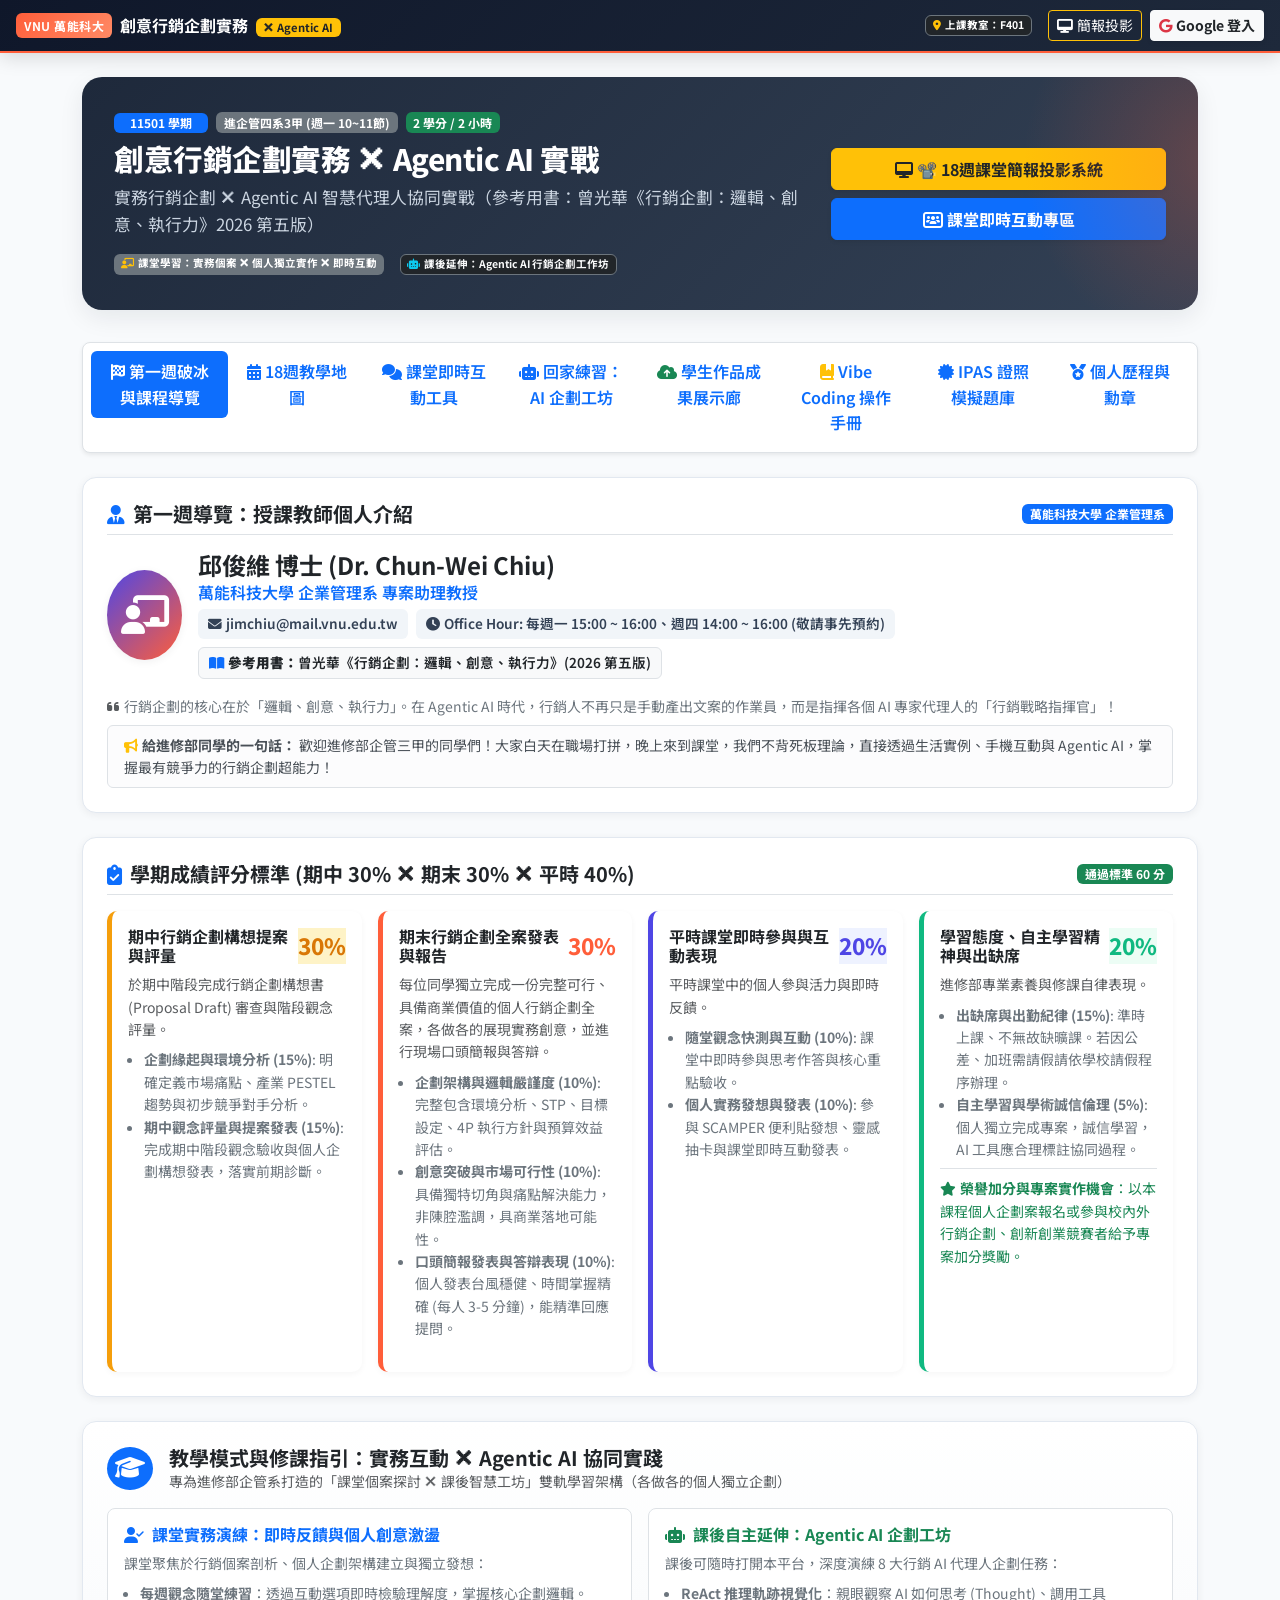
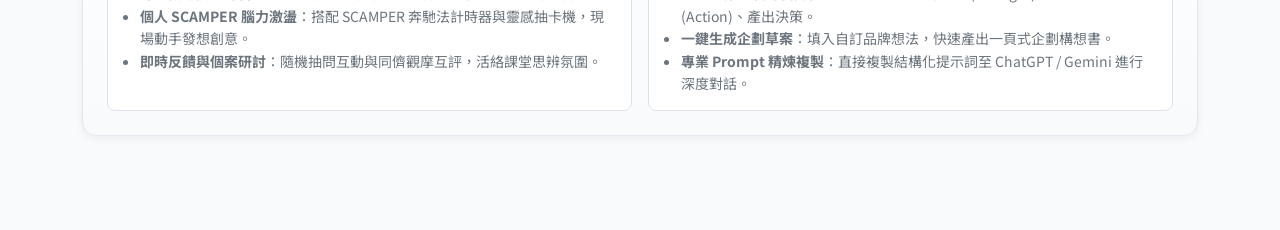
==== commit 929f9b5b: "style: 簡報第2頁精簡字數並嚴格維持28號字無溢出，移除導覽列右上角手機連線網址" ====
--- a/index.html
+++ b/index.html
@@ -526,11 +526,9 @@
 
       <!-- 教室環境提示 -->
       <div class="d-none d-md-flex align-items-center ms-auto me-3 text-light small">
-        <span class="badge bg-dark border border-secondary me-2">
+        <span class="badge bg-dark border border-secondary">
           <i class="fas fa-location-dot text-warning me-1"></i>上課教室：F401
         </span>
-        <span class="text-muted me-1">手機連線：</span>
-        <code class="text-warning fw-bold" id="classroom-url-display">載入中...</code>
       </div>
 
       <div class="d-flex align-items-center gap-2">
@@ -7149,11 +7147,6 @@
 }
 
 function renderHeaderInfo() {
-  const urlSpan = document.getElementById('classroom-url-display');
-  if (urlSpan) {
-    urlSpan.textContent = systemInfo.classroom_url || window.location.href;
-  }
-
   const btnGoogleLogin = document.getElementById('btn-google-login');
   const userAuthBox = document.getElementById('user-auth-box');
   const studentBadge = document.getElementById('student-info-badge');
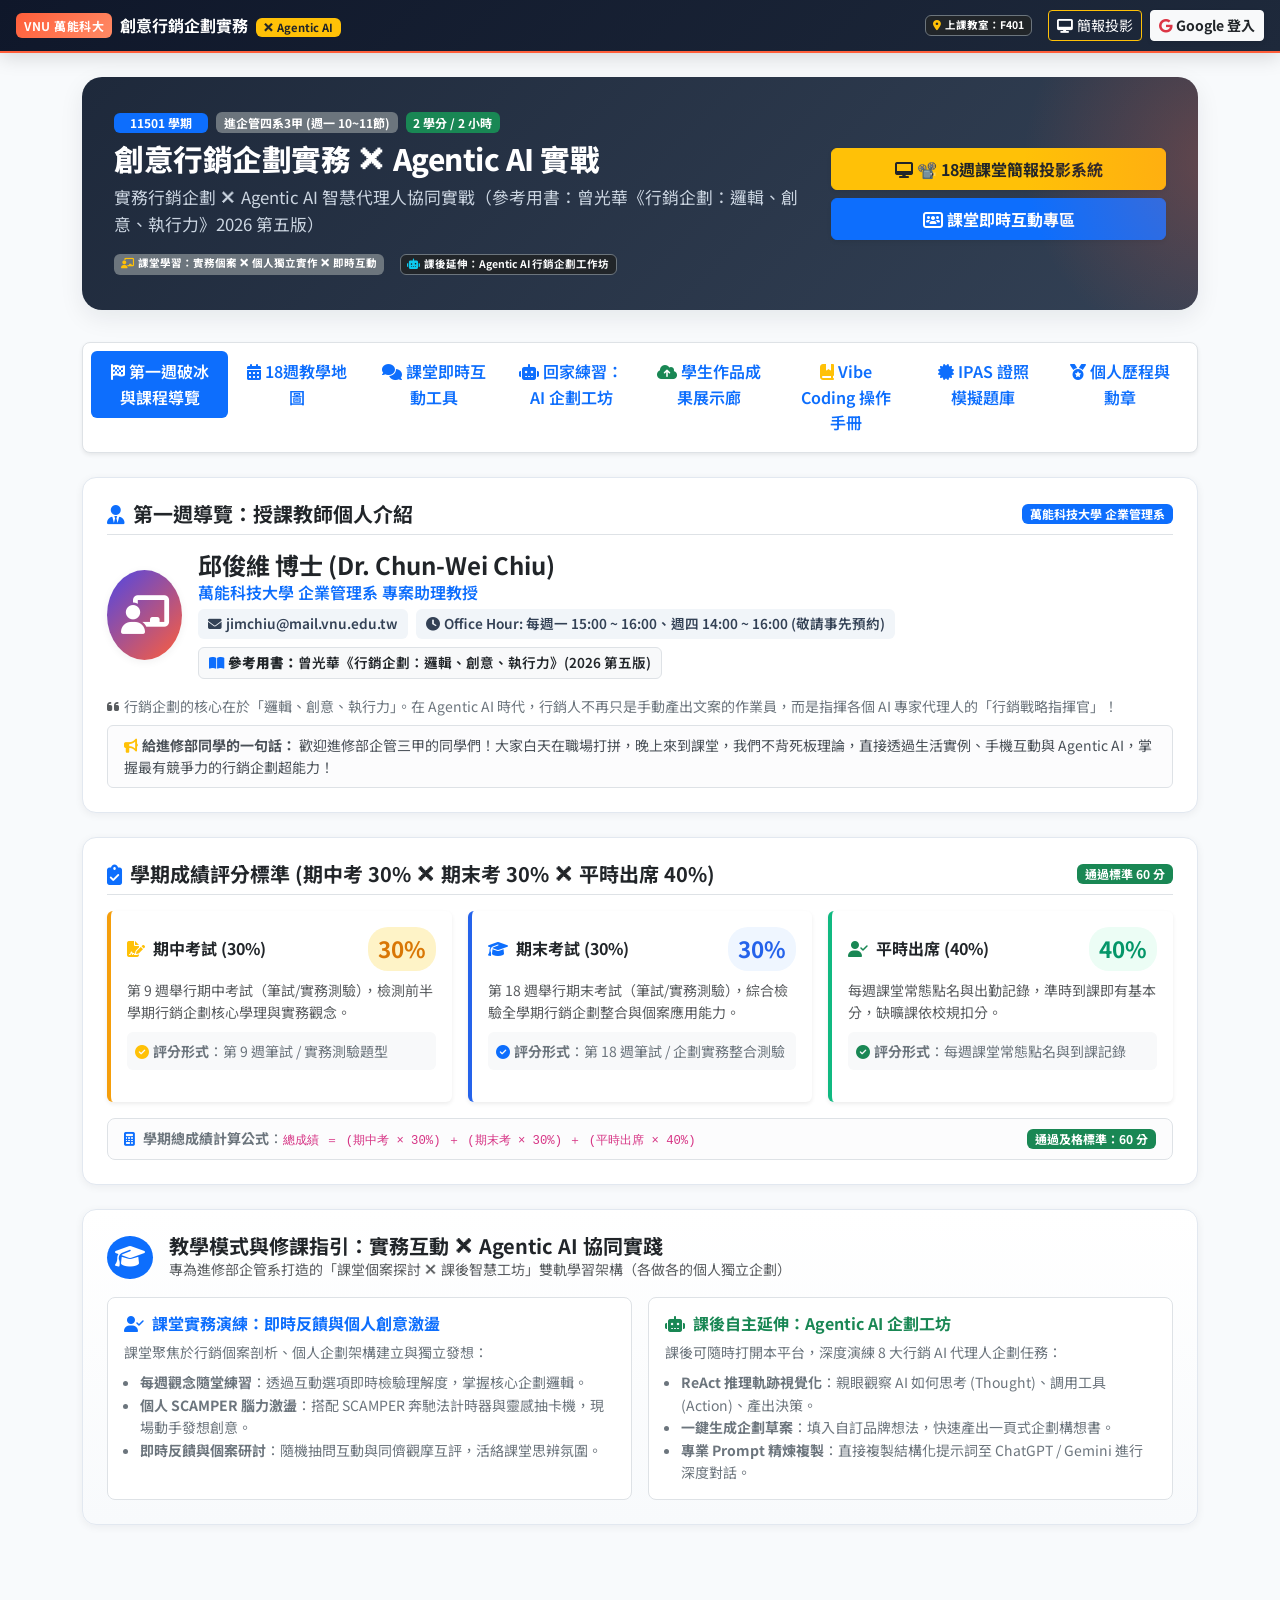
==== commit 2cc4c504: "feat: 簡化學期評分標準為期中考30%/期末考30%/平時出席40%，更新第9與18週期中期末考試規劃" ====
--- a/index.html
+++ b/index.html
@@ -665,7 +665,7 @@
         <!-- 評分標準卡片 -->
         <div class="card-custom p-4 mb-4">
           <div class="d-flex justify-content-between align-items-center mb-3 border-bottom pb-2">
-            <h5 class="fw-bold mb-0 text-dark"><i class="fas fa-clipboard-check text-primary me-2"></i>學期成績評分標準 (期中 30% ✕ 期末 30% ✕ 平時 40%)</h5>
+            <h5 class="fw-bold mb-0 text-dark"><i class="fas fa-clipboard-check text-primary me-2"></i>學期成績評分標準 (期中考 30% ✕ 期末考 30% ✕ 平時出席 40%)</h5>
             <span class="badge bg-success">通過標準 60 分</span>
           </div>
           <div id="grading-policy-box">
@@ -1433,93 +1433,39 @@
       "welcome_message": "歡迎進修部企管三甲的同學們！大家白天在職場打拼，晚上來到課堂，我們不背死板理論，直接透過生活實例、手機互動與 Agentic AI，掌握最有競爭力的行銷企劃超能力！"
     },
     "grading_policy": {
-      "midterm_assessment": {
+      "midterm_exam": {
         "percentage": 30,
-        "title": "期中行銷企劃構想提案與評量",
-        "description": "於期中階段完成行銷企劃構想書 (Proposal Draft) 審查與階段觀念評量。",
+        "title": "期中考試 (30%)",
+        "description": "第 9 週舉行期中考試（筆試/實務測驗），檢測前半學期行銷企劃核心學理與實務觀念。",
         "breakdown": [
           {
-            "item": "企劃緣起與環境分析",
-            "weight": "15%",
-            "desc": "明確定義市場痛點、產業 PESTEL 趨勢與初步競爭對手分析。"
-          },
-          {
-            "item": "期中觀念評量與提案發表",
-            "weight": "15%",
-            "desc": "完成期中階段觀念驗收與個人企劃構想發表，落實前期診斷。"
+            "item": "期中考試成績",
+            "weight": "30%",
+            "desc": "涵蓋曾光華教科書 CH01~CH05 重點觀念、企劃架構邏輯與實務案例分析題型。"
           }
         ]
       },
-      "final_project": {
+      "final_exam": {
         "percentage": 30,
-        "title": "期末行銷企劃全案發表與報告",
-        "description": "每位同學獨立完成一份完整可行、具備商業價值的個人行銷企劃全案，各做各的展現實務創意，並進行現場口頭簡報與答辯。",
+        "title": "期末考試 (30%)",
+        "description": "第 18 週舉行期末考試（筆試/實務測驗），綜合檢驗全學期行銷企劃整合與個案應用能力。",
         "breakdown": [
           {
-            "item": "企劃架構與邏輯嚴謹度",
-            "weight": "10%",
-            "desc": "完整包含環境分析、STP、目標設定、4P 執行方針與預算效益評估。"
-          },
-          {
-            "item": "創意突破與市場可行性",
-            "weight": "10%",
-            "desc": "具備獨特切角與痛點解決能力，非陳腔濫調，具商業落地可能性。"
-          },
-          {
-            "item": "口頭簡報發表與答辯表現",
-            "weight": "10%",
-            "desc": "個人發表台風穩健、時間掌握精確 (每人 3-5 分鐘)，能精準回應提問。"
+            "item": "期末考試成績",
+            "weight": "30%",
+            "desc": "涵蓋全學期行銷企劃架構、4P 執行策略、公關促銷與商業實務綜合整合題型。"
           }
         ]
       },
-      "classroom_engagement": {
-        "percentage": 20,
-        "title": "平時課堂即時參與與互動表現",
-        "description": "平時課堂中的個人參與活力與即時反饋。",
+      "attendance": {
+        "percentage": 40,
+        "title": "平時出席 (40%)",
+        "description": "每週課堂常態點名與出勤記錄，準時到課即有基本分，缺曠課依校規扣分。",
         "breakdown": [
           {
-            "item": "隨堂觀念快測與互動",
-            "weight": "10%",
-            "desc": "課堂中即時參與思考作答與核心重點驗收。"
-          },
-          {
-            "item": "個人實務發想與發表",
-            "weight": "10%",
-            "desc": "參與 SCAMPER 便利貼發想、靈感抽卡與課堂即時互動發表。"
-          }
-        ]
-      },
-      "learning_attitude": {
-        "percentage": 20,
-        "title": "學習態度、自主學習精神與出缺席",
-        "description": "進修部專業素養與修課自律表現。",
-        "breakdown": [
-          {
-            "item": "出缺席與出勤紀律",
-            "weight": "15%",
-            "desc": "準時上課、不無故缺曠課。若因公差、加班需請假請依學校請假程序辦理。"
-          },
-          {
-            "item": "自主學習與學術誠信倫理",
-            "weight": "5%",
-            "desc": "個人獨立完成專案，誠信學習，AI 工具應合理標註協同過程。"
-          }
-        ]
-      },
-      "extra_bonus": {
-        "percentage": 10,
-        "title": "榮譽加分與專案實作機會",
-        "description": "提供同學主動追求卓越的加分途徑。",
-        "breakdown": [
-          {
-            "item": "參加校內外行銷企劃競賽",
-            "bonus": "+5 ~ +10 分",
-            "desc": "以本課程個人企劃案報名或參與校內外行銷企劃、創新創業競賽者給予專案加分獎勵。"
-          },
-          {
-            "item": "課堂實務提案卓越表現",
-            "bonus": "+3 ~ +5 分",
-            "desc": "於課堂個人發表、個案即興發想或企劃演練中獲同儕與教師評選為優秀專案者。"
+            "item": "課堂出勤紀錄",
+            "weight": "40%",
+            "desc": "每週課堂常態點名紀錄，出缺席計分客觀明確、零爭議，期末直接依到課率計分。"
           }
         ]
       }
@@ -1680,20 +1626,20 @@
     },
     {
       "week": 9,
-      "title": "【期中週】行銷企劃構想書 (Proposal Draft) 發表與期中測驗",
-      "chapter": "期中檢核與階段能力評量",
-      "textbook_ref": "參考用書：曾光華《行銷企劃》第 1~6 章重點",
-      "martech_domain": "期中評量：期中 40 題 IPAS 能力模擬測驗與構想書審查 (評分佔比 30%)",
-      "break_ice": "期中驗收時刻：檢視大家的行銷企劃大腦是否已經全面升級！",
-      "traditional_vs_ai": "傳統紙筆測驗考死記；本課程透過手機即時測驗搭配現場企劃草案諮詢，真正落實「用中學」。",
-      "classroom_activity": "【期中檢測】手機進行 40 題期中線上能力鑑定模擬測驗 (30分鐘) ➔ 每位同學繳交個人一頁式企劃構想書草案 ➔ 老師一對一指導。",
-      "homework_task": "檢視個人「錯題筆記本」，重練期中失分觀念；依照老師建議修訂個人企劃草案。",
+      "title": "【期中週】期中考試（筆試/實務測驗）",
+      "chapter": "期中考試與階段能力評量",
+      "textbook_ref": "參考用書：曾光華《行銷企劃》第 1~5 章重點 (評分佔比 30%)",
+      "martech_domain": "期中評量：期中考試（筆試/實務測驗，佔學期成績 30%）",
+      "break_ice": "期中驗收時刻：檢視前半學期的行銷企劃學理與實務觀念！",
+      "traditional_vs_ai": "透過紙筆測驗與實務題型，客觀全面檢定前半學期行銷觀念與企劃思維邏輯。",
+      "classroom_activity": "【期中考試】期中筆試/實務測驗 ➔ 試卷重點解析 ➔ 前半學期學習成效總檢定。",
+      "homework_task": "檢討期中考題失分觀念，預習後半學期行銷企劃實務執行方針。",
       "key_concepts": [
-        "期中考點總盤點",
-        "企劃草案同行評審 (Peer Review)",
-        "精準行銷與 MarTech 工具鏈辨識",
+        "期中考試重點總盤點",
+        "行銷企劃架構邏輯檢驗",
+        "環境分析與創意工具整合",
         "期中成績診斷與落點分析",
-        "後半學期攻堅方針"
+        "後半學期行銷執行方針"
       ]
     },
     {
@@ -1842,20 +1788,20 @@
     },
     {
       "week": 18,
-      "title": "【期末週】學習成果總結、優秀專案表揚與未來展望",
-      "chapter": "期末總結與榮譽頒獎",
-      "textbook_ref": "全書回顧與成果頒獎",
-      "martech_domain": "總論：行銷人職涯發展與 AI 終身學習",
-      "break_ice": "18 週充實旅程圓滿落幕！恭喜大家成為具備「邏輯 ✕ 創意 ✕ Agentic AI」的跨界新世代行銷企劃人才！",
-      "traditional_vs_ai": "課程結束不是終點，平台與 Agentic AI 工具將伴隨大家回到職場，持續發揮卓越的商業企劃影響力。",
-      "classroom_activity": "學期成績核對與評分標準揭示 ➔ 平台「學習成就勳章」與優秀專案表揚 ➔ 師生合影與修課心得回饋。",
-      "homework_task": "將本學期產出的企劃案與 AI 協同成果整理入個人求職履歷或升遷作品集；持續利用本平台複習！",
+      "title": "【期末週】期末考試（筆試/實務測驗）與學期總結",
+      "chapter": "期末考試與學期成績總結",
+      "textbook_ref": "全書回顧與期末考試 (評分佔比 30%)",
+      "martech_domain": "期末評量：期末考試（筆試/實務測驗，佔學期成績 30%）與總成績核算",
+      "break_ice": "18 週充實旅程圓滿落幕！檢驗全學期行銷企劃整合實力，邁向職場新舞台！",
+      "traditional_vs_ai": "全面驗收全書企劃實務邏輯，將行銷知識化為未來職場的終身競爭力。",
+      "classroom_activity": "【期末考試】期末筆試/實務測驗 ➔ 試卷重點回顧 ➔ 學期成績核算說明與學期總結。",
+      "homework_task": "將本學期所學行銷企劃架構與知識整理融會，持續在職場發揮專業企劃影響力！",
       "key_concepts": [
-        "學期總成績回饋",
-        "行銷企劃職涯核心優勢",
-        "AI 時代職場競爭力",
-        "優秀專案分享與觀摩",
-        "終身自主學習態度"
+        "期末考試綜合評量",
+        "全學期行銷知識整合",
+        "學期總成績核算 (期中30% + 期末30% + 出席40%)",
+        "行銷企劃職場實務應用",
+        "終身自主學習與專業素養"
       ]
     }
   ]
@@ -7351,63 +7297,58 @@
     `;
   }
 
-  // 評分標準卡片
+  // 評分標準卡片 (極簡計算：期中考 30% ✕ 期末考 30% ✕ 平時出席 40%)
   const gradingEl = document.getElementById('grading-policy-box');
   if (gradingEl && info && info.grading_policy) {
     const gp = info.grading_policy;
+    const midterm = gp.midterm_exam || gp.midterm_assessment || { title: '期中考試 (30%)', percentage: 30, description: '第 9 週筆試/實務測驗，檢定前半學期觀念與企劃邏輯。' };
+    const finalEx = gp.final_exam || gp.final_project || { title: '期末考試 (30%)', percentage: 30, description: '第 18 週筆試/實務測驗，綜合檢驗全學期企劃整合能力。' };
+    const attendance = gp.attendance || gp.learning_attitude || { title: '平時出席 (40%)', percentage: 40, description: '每週課堂出勤與常態點名紀錄，到課即有分，計分客觀透明。' };
+
     gradingEl.innerHTML = `
-      <div class="row g-3">
-        <div class="col-md-6 col-lg-3">
-          <div class="grading-card h-100" style="border-left-color: #F59E0B;">
+      <div class="row g-3 mb-3">
+        <div class="col-md-4">
+          <div class="grading-card h-100 p-3 rounded bg-white border-start border-4 shadow-sm" style="border-left-color: #F59E0B !important;">
             <div class="d-flex justify-content-between align-items-center mb-2">
-              <h6 class="fw-bold mb-0 text-dark">${gp.midterm_assessment ? gp.midterm_assessment.title : '期中評量'}</h6>
-              <span class="percentage-badge" style="color: #D97706; background: #FEF3C7;">${gp.midterm_assessment ? gp.midterm_assessment.percentage : 30}%</span>
+              <h6 class="fw-bold mb-0 text-dark"><i class="fas fa-file-signature text-warning me-2"></i>${midterm.title}</h6>
+              <span class="percentage-badge" style="color: #D97706; background: #FEF3C7; font-weight: 700; padding: 4px 10px; border-radius: 20px;">${midterm.percentage}%</span>
             </div>
-            <p class="small text-muted mb-2">${gp.midterm_assessment ? gp.midterm_assessment.description : '企劃構想書審查與階段評量'}</p>
-            <ul class="small ps-3 mb-0 text-secondary">
-              ${(gp.midterm_assessment ? gp.midterm_assessment.breakdown : []).map(b => `<li><strong>${b.item} (${b.weight})</strong>: ${b.desc}</li>`).join('')}
-            </ul>
-          </div>
-        </div>
-        <div class="col-md-6 col-lg-3">
-          <div class="grading-card h-100">
-            <div class="d-flex justify-content-between align-items-center mb-2">
-              <h6 class="fw-bold mb-0 text-dark">${gp.final_project.title}</h6>
-              <span class="percentage-badge">${gp.final_project.percentage}%</span>
-            </div>
-            <p class="small text-muted mb-2">${gp.final_project.description}</p>
-            <ul class="small ps-3 mb-0 text-secondary">
-              ${gp.final_project.breakdown.map(b => `<li><strong>${b.item} (${b.weight})</strong>: ${b.desc}</li>`).join('')}
-            </ul>
-          </div>
-        </div>
-        <div class="col-md-6 col-lg-3">
-          <div class="grading-card h-100" style="border-left-color: #4F46E5;">
-            <div class="d-flex justify-content-between align-items-center mb-2">
-              <h6 class="fw-bold mb-0 text-dark">${gp.classroom_engagement.title}</h6>
-              <span class="percentage-badge" style="color: #4F46E5; background: #EEF2FF;">${gp.classroom_engagement.percentage}%</span>
-            </div>
-            <p class="small text-muted mb-2">${gp.classroom_engagement.description}</p>
-            <ul class="small ps-3 mb-0 text-secondary">
-              ${gp.classroom_engagement.breakdown.map(b => `<li><strong>${b.item} (${b.weight})</strong>: ${b.desc}</li>`).join('')}
-            </ul>
-          </div>
-        </div>
-        <div class="col-md-6 col-lg-3">
-          <div class="grading-card h-100" style="border-left-color: #10B981;">
-            <div class="d-flex justify-content-between align-items-center mb-2">
-              <h6 class="fw-bold mb-0 text-dark">${gp.learning_attitude.title}</h6>
-              <span class="percentage-badge" style="color: #10B981; background: #ECFDF5;">${gp.learning_attitude.percentage}%</span>
-            </div>
-            <p class="small text-muted mb-2">${gp.learning_attitude.description}</p>
-            <ul class="small ps-3 mb-0 text-secondary">
-              ${gp.learning_attitude.breakdown.map(b => `<li><strong>${b.item} (${b.weight})</strong>: ${b.desc}</li>`).join('')}
-            </ul>
-            <div class="mt-2 pt-2 border-top small text-success">
-              <i class="fas fa-star me-1"></i><strong>${gp.extra_bonus ? gp.extra_bonus.title : '榮譽加分'}</strong>：${gp.extra_bonus ? gp.extra_bonus.breakdown[0].desc : '參與企劃競賽專案加分'}
+            <p class="small text-muted mb-2">${midterm.description}</p>
+            <div class="small text-secondary bg-light p-2 rounded">
+              <i class="fas fa-check-circle text-warning me-1"></i><strong>評分形式</strong>：第 9 週筆試 / 實務測驗題型
             </div>
           </div>
         </div>
+        <div class="col-md-4">
+          <div class="grading-card h-100 p-3 rounded bg-white border-start border-4 shadow-sm" style="border-left-color: #2563EB !important;">
+            <div class="d-flex justify-content-between align-items-center mb-2">
+              <h6 class="fw-bold mb-0 text-dark"><i class="fas fa-graduation-cap text-primary me-2"></i>${finalEx.title}</h6>
+              <span class="percentage-badge" style="color: #2563EB; background: #EFF6FF; font-weight: 700; padding: 4px 10px; border-radius: 20px;">${finalEx.percentage}%</span>
+            </div>
+            <p class="small text-muted mb-2">${finalEx.description}</p>
+            <div class="small text-secondary bg-light p-2 rounded">
+              <i class="fas fa-check-circle text-primary me-1"></i><strong>評分形式</strong>：第 18 週筆試 / 企劃實務整合測驗
+            </div>
+          </div>
+        </div>
+        <div class="col-md-4">
+          <div class="grading-card h-100 p-3 rounded bg-white border-start border-4 shadow-sm" style="border-left-color: #10B981 !important;">
+            <div class="d-flex justify-content-between align-items-center mb-2">
+              <h6 class="fw-bold mb-0 text-dark"><i class="fas fa-user-check text-success me-2"></i>${attendance.title}</h6>
+              <span class="percentage-badge" style="color: #059669; background: #ECFDF5; font-weight: 700; padding: 4px 10px; border-radius: 20px;">${attendance.percentage}%</span>
+            </div>
+            <p class="small text-muted mb-2">${attendance.description}</p>
+            <div class="small text-secondary bg-light p-2 rounded">
+              <i class="fas fa-check-circle text-success me-1"></i><strong>評分形式</strong>：每週課堂常態點名與到課記錄
+            </div>
+          </div>
+        </div>
+      </div>
+      <div class="alert alert-light border d-flex align-items-center justify-content-between py-2 px-3 mb-0 rounded-3">
+        <div class="small text-secondary">
+          <i class="fas fa-calculator text-primary me-2"></i><strong>學期總成績計算公式</strong>：<code>總成績 ＝ (期中考 × 30%) ＋ (期末考 × 30%) ＋ (平時出席 × 40%)</code>
+        </div>
+        <span class="badge bg-success text-white">通過及格標準：60 分</span>
       </div>
     `;
   }
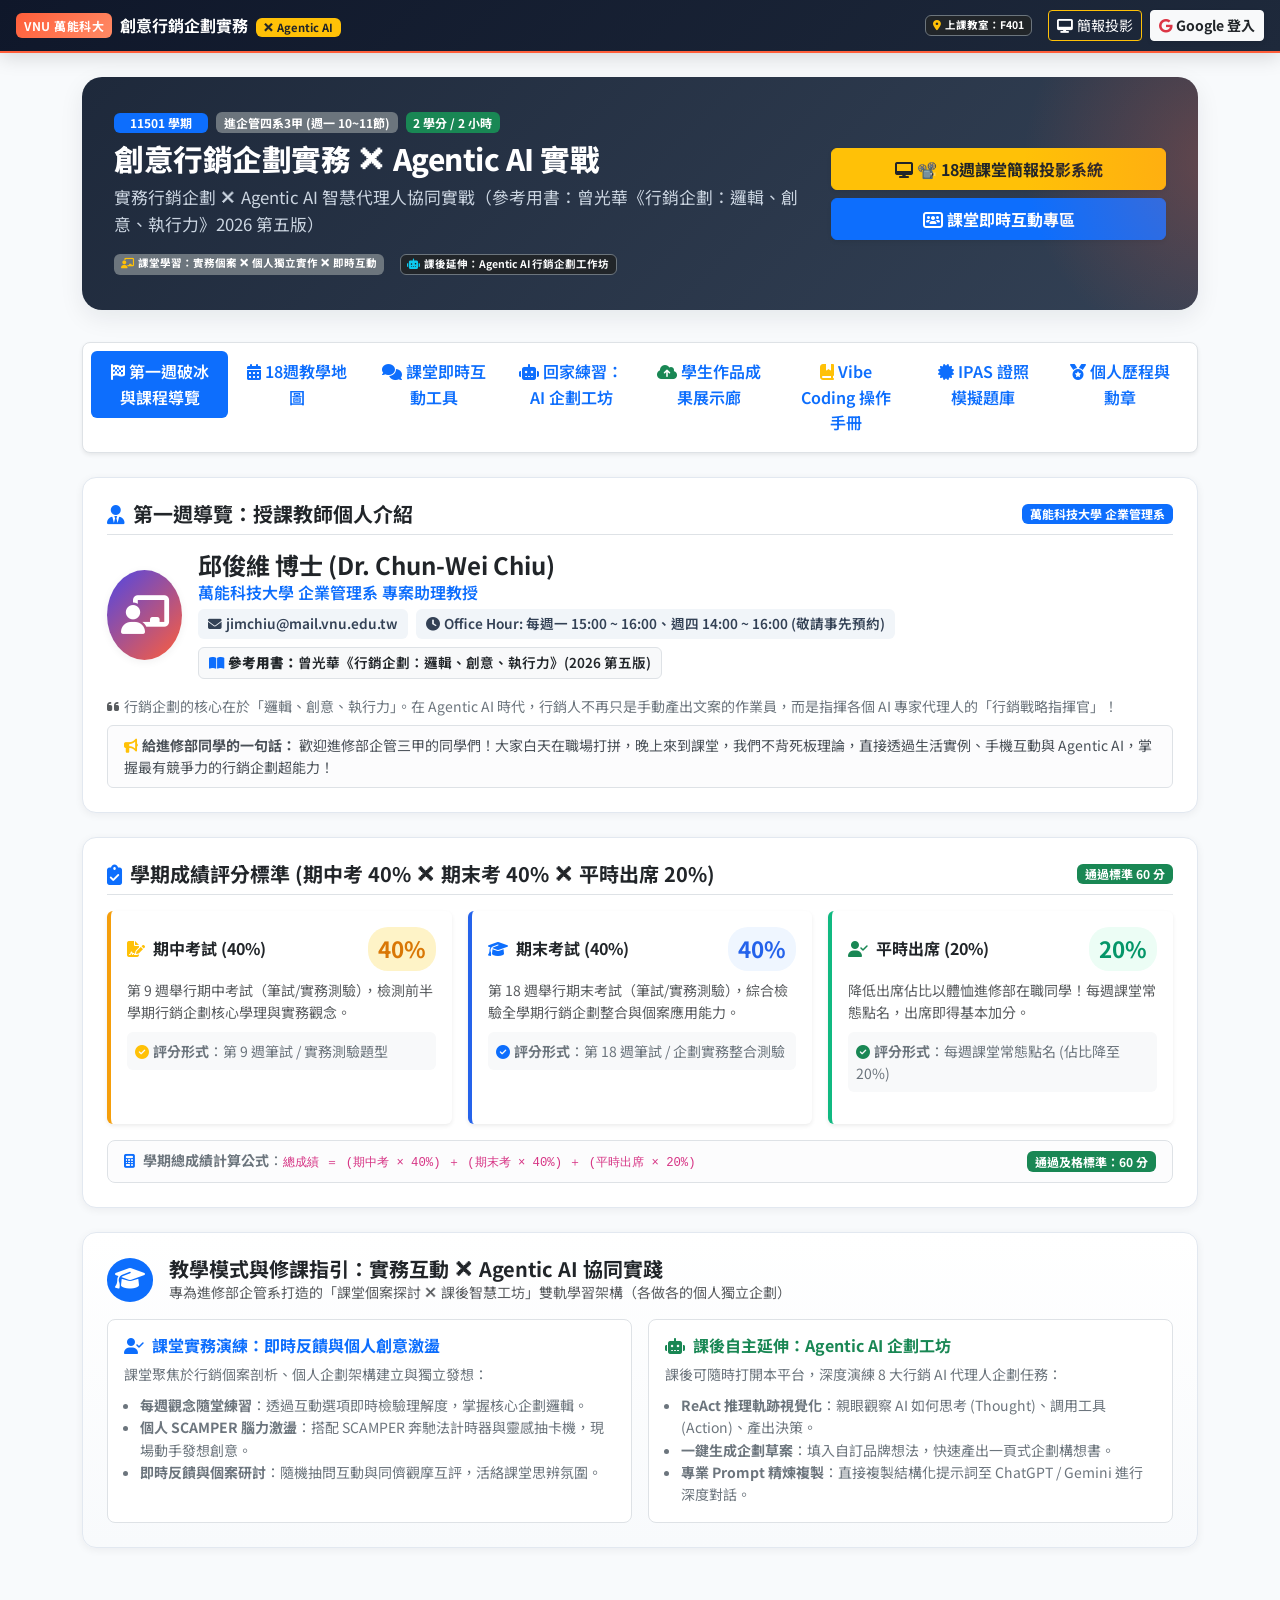
==== commit 545291b5: "feat: 調降平時出席至20%，提高期中期末考各至40%，體恤進修部在職學生" ====
--- a/index.html
+++ b/index.html
@@ -665,7 +665,7 @@
         <!-- 評分標準卡片 -->
         <div class="card-custom p-4 mb-4">
           <div class="d-flex justify-content-between align-items-center mb-3 border-bottom pb-2">
-            <h5 class="fw-bold mb-0 text-dark"><i class="fas fa-clipboard-check text-primary me-2"></i>學期成績評分標準 (期中考 30% ✕ 期末考 30% ✕ 平時出席 40%)</h5>
+            <h5 class="fw-bold mb-0 text-dark"><i class="fas fa-clipboard-check text-primary me-2"></i>學期成績評分標準 (期中考 40% ✕ 期末考 40% ✕ 平時出席 20%)</h5>
             <span class="badge bg-success">通過標準 60 分</span>
           </div>
           <div id="grading-policy-box">
@@ -1434,38 +1434,38 @@
     },
     "grading_policy": {
       "midterm_exam": {
-        "percentage": 30,
-        "title": "期中考試 (30%)",
+        "percentage": 40,
+        "title": "期中考試 (40%)",
         "description": "第 9 週舉行期中考試（筆試/實務測驗），檢測前半學期行銷企劃核心學理與實務觀念。",
         "breakdown": [
           {
             "item": "期中考試成績",
-            "weight": "30%",
+            "weight": "40%",
             "desc": "涵蓋曾光華教科書 CH01~CH05 重點觀念、企劃架構邏輯與實務案例分析題型。"
           }
         ]
       },
       "final_exam": {
-        "percentage": 30,
-        "title": "期末考試 (30%)",
+        "percentage": 40,
+        "title": "期末考試 (40%)",
         "description": "第 18 週舉行期末考試（筆試/實務測驗），綜合檢驗全學期行銷企劃整合與個案應用能力。",
         "breakdown": [
           {
             "item": "期末考試成績",
-            "weight": "30%",
+            "weight": "40%",
             "desc": "涵蓋全學期行銷企劃架構、4P 執行策略、公關促銷與商業實務綜合整合題型。"
           }
         ]
       },
       "attendance": {
-        "percentage": 40,
-        "title": "平時出席 (40%)",
-        "description": "每週課堂常態點名與出勤記錄，準時到課即有基本分，缺曠課依校規扣分。",
+        "percentage": 20,
+        "title": "平時出席 (20%)",
+        "description": "降低出席佔比以體恤進修部在職同學！每週課堂常態點名，出席即得基本加分。",
         "breakdown": [
           {
             "item": "課堂出勤紀錄",
-            "weight": "40%",
-            "desc": "每週課堂常態點名紀錄，出缺席計分客觀明確、零爭議，期末直接依到課率計分。"
+            "weight": "20%",
+            "desc": "每週課堂常態點名紀錄，佔比降為 20%，讓同學能以期中期末考專心衝刺及格。"
           }
         ]
       }
@@ -1628,8 +1628,8 @@
       "week": 9,
       "title": "【期中週】期中考試（筆試/實務測驗）",
       "chapter": "期中考試與階段能力評量",
-      "textbook_ref": "參考用書：曾光華《行銷企劃》第 1~5 章重點 (評分佔比 30%)",
-      "martech_domain": "期中評量：期中考試（筆試/實務測驗，佔學期成績 30%）",
+      "textbook_ref": "參考用書：曾光華《行銷企劃》第 1~5 章重點 (評分佔比 40%)",
+      "martech_domain": "期中評量：期中考試（筆試/實務測驗，佔學期成績 40%）",
       "break_ice": "期中驗收時刻：檢視前半學期的行銷企劃學理與實務觀念！",
       "traditional_vs_ai": "透過紙筆測驗與實務題型，客觀全面檢定前半學期行銷觀念與企劃思維邏輯。",
       "classroom_activity": "【期中考試】期中筆試/實務測驗 ➔ 試卷重點解析 ➔ 前半學期學習成效總檢定。",
@@ -1790,8 +1790,8 @@
       "week": 18,
       "title": "【期末週】期末考試（筆試/實務測驗）與學期總結",
       "chapter": "期末考試與學期成績總結",
-      "textbook_ref": "全書回顧與期末考試 (評分佔比 30%)",
-      "martech_domain": "期末評量：期末考試（筆試/實務測驗，佔學期成績 30%）與總成績核算",
+      "textbook_ref": "全書回顧與期末考試 (評分佔比 40%)",
+      "martech_domain": "期末評量：期末考試（筆試/實務測驗，佔學期成績 40%）與總成績核算",
       "break_ice": "18 週充實旅程圓滿落幕！檢驗全學期行銷企劃整合實力，邁向職場新舞台！",
       "traditional_vs_ai": "全面驗收全書企劃實務邏輯，將行銷知識化為未來職場的終身競爭力。",
       "classroom_activity": "【期末考試】期末筆試/實務測驗 ➔ 試卷重點回顧 ➔ 學期成績核算說明與學期總結。",
@@ -1799,7 +1799,7 @@
       "key_concepts": [
         "期末考試綜合評量",
         "全學期行銷知識整合",
-        "學期總成績核算 (期中30% + 期末30% + 出席40%)",
+        "學期總成績核算 (期中40% + 期末40% + 出席20%)",
         "行銷企劃職場實務應用",
         "終身自主學習與專業素養"
       ]
@@ -7297,13 +7297,13 @@
     `;
   }
 
-  // 評分標準卡片 (極簡計算：期中考 30% ✕ 期末考 30% ✕ 平時出席 40%)
+  // 評分標準卡片 (體恤在職學生：期中考 40% ✕ 期末考 40% ✕ 平時出席 20%)
   const gradingEl = document.getElementById('grading-policy-box');
   if (gradingEl && info && info.grading_policy) {
     const gp = info.grading_policy;
-    const midterm = gp.midterm_exam || gp.midterm_assessment || { title: '期中考試 (30%)', percentage: 30, description: '第 9 週筆試/實務測驗，檢定前半學期觀念與企劃邏輯。' };
-    const finalEx = gp.final_exam || gp.final_project || { title: '期末考試 (30%)', percentage: 30, description: '第 18 週筆試/實務測驗，綜合檢驗全學期企劃整合能力。' };
-    const attendance = gp.attendance || gp.learning_attitude || { title: '平時出席 (40%)', percentage: 40, description: '每週課堂出勤與常態點名紀錄，到課即有分，計分客觀透明。' };
+    const midterm = gp.midterm_exam || gp.midterm_assessment || { title: '期中考試 (40%)', percentage: 40, description: '第 9 週筆試/實務測驗，檢定前半學期觀念與企劃邏輯。' };
+    const finalEx = gp.final_exam || gp.final_project || { title: '期末考試 (40%)', percentage: 40, description: '第 18 週筆試/實務測驗，綜合檢驗全學期企劃整合能力。' };
+    const attendance = gp.attendance || gp.learning_attitude || { title: '平時出席 (20%)', percentage: 20, description: '降低出席佔比體恤進修部同學！每週常態點名，出席即得基本加分。' };
 
     gradingEl.innerHTML = `
       <div class="row g-3 mb-3">
@@ -7339,14 +7339,14 @@
             </div>
             <p class="small text-muted mb-2">${attendance.description}</p>
             <div class="small text-secondary bg-light p-2 rounded">
-              <i class="fas fa-check-circle text-success me-1"></i><strong>評分形式</strong>：每週課堂常態點名與到課記錄
+              <i class="fas fa-check-circle text-success me-1"></i><strong>評分形式</strong>：每週課堂常態點名 (佔比降至 20%)
             </div>
           </div>
         </div>
       </div>
       <div class="alert alert-light border d-flex align-items-center justify-content-between py-2 px-3 mb-0 rounded-3">
         <div class="small text-secondary">
-          <i class="fas fa-calculator text-primary me-2"></i><strong>學期總成績計算公式</strong>：<code>總成績 ＝ (期中考 × 30%) ＋ (期末考 × 30%) ＋ (平時出席 × 40%)</code>
+          <i class="fas fa-calculator text-primary me-2"></i><strong>學期總成績計算公式</strong>：<code>總成績 ＝ (期中考 × 40%) ＋ (期末考 × 40%) ＋ (平時出席 × 20%)</code>
         </div>
         <span class="badge bg-success text-white">通過及格標準：60 分</span>
       </div>
